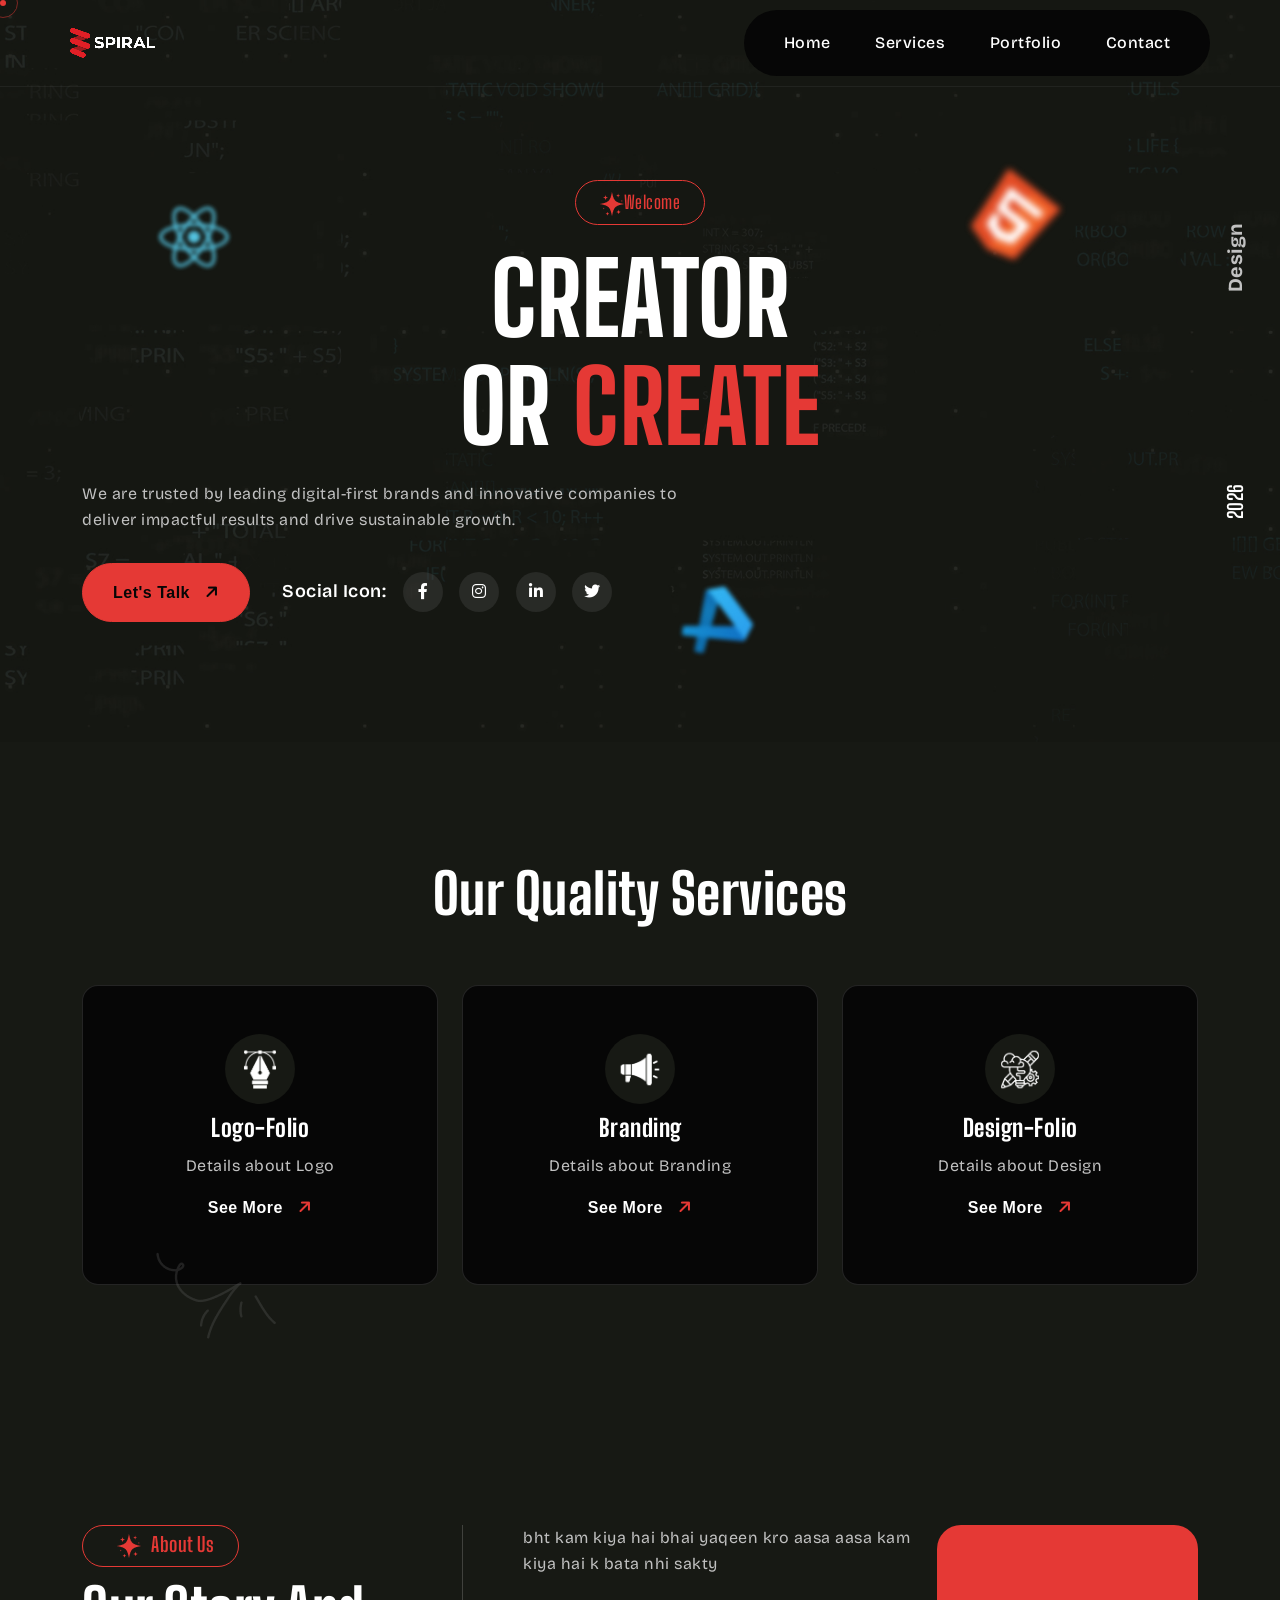
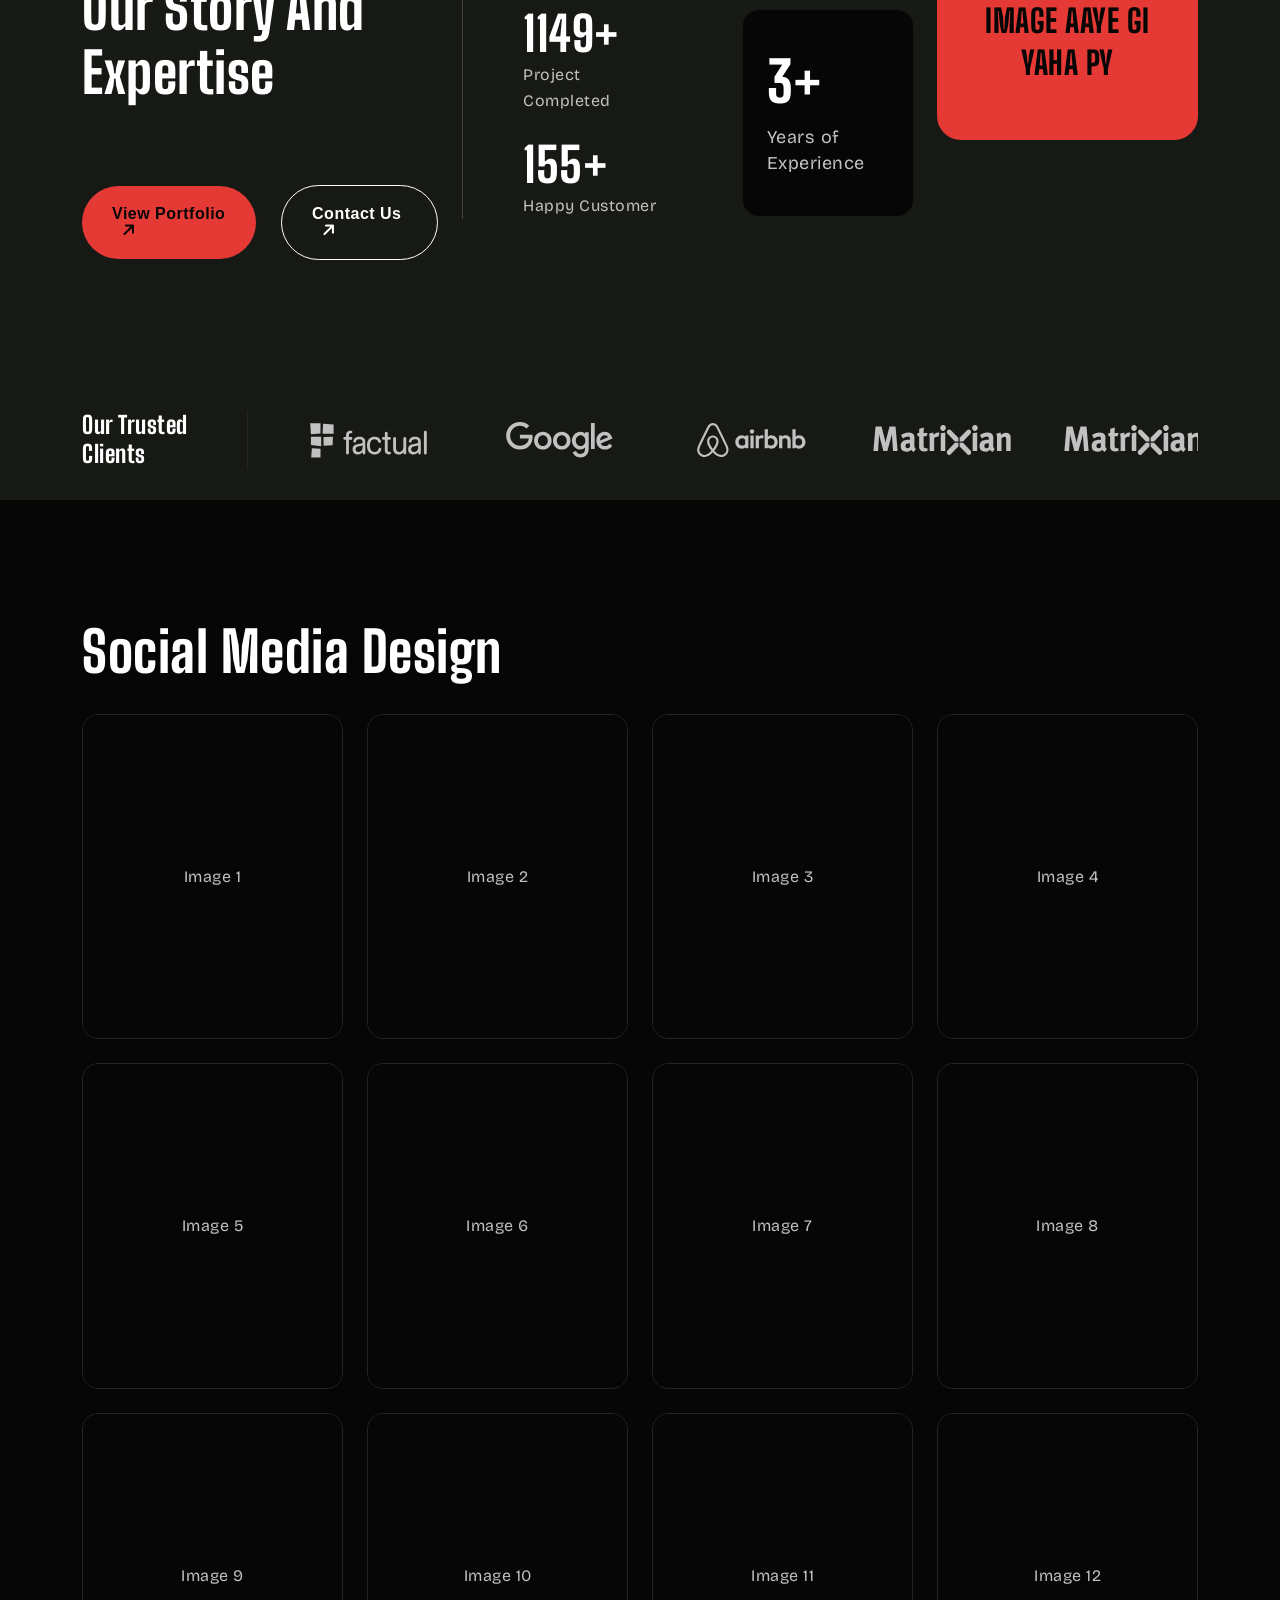
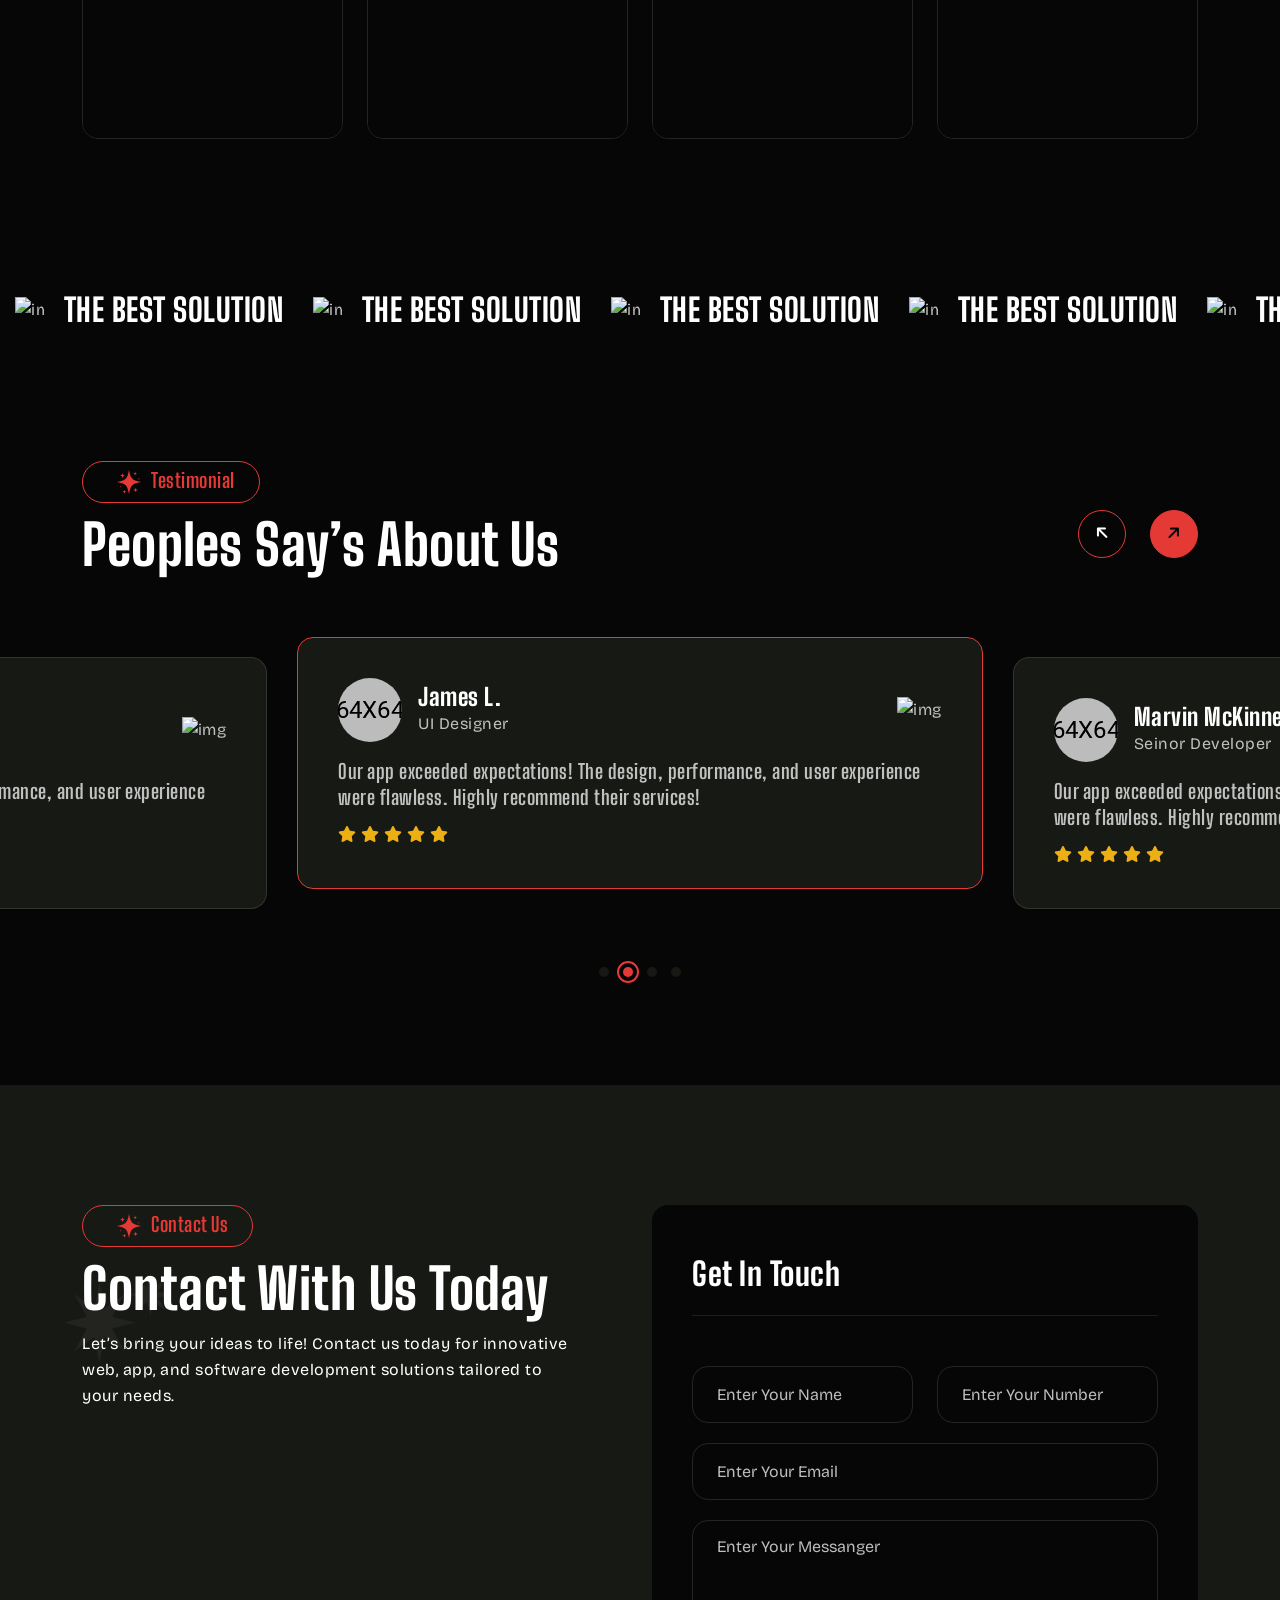
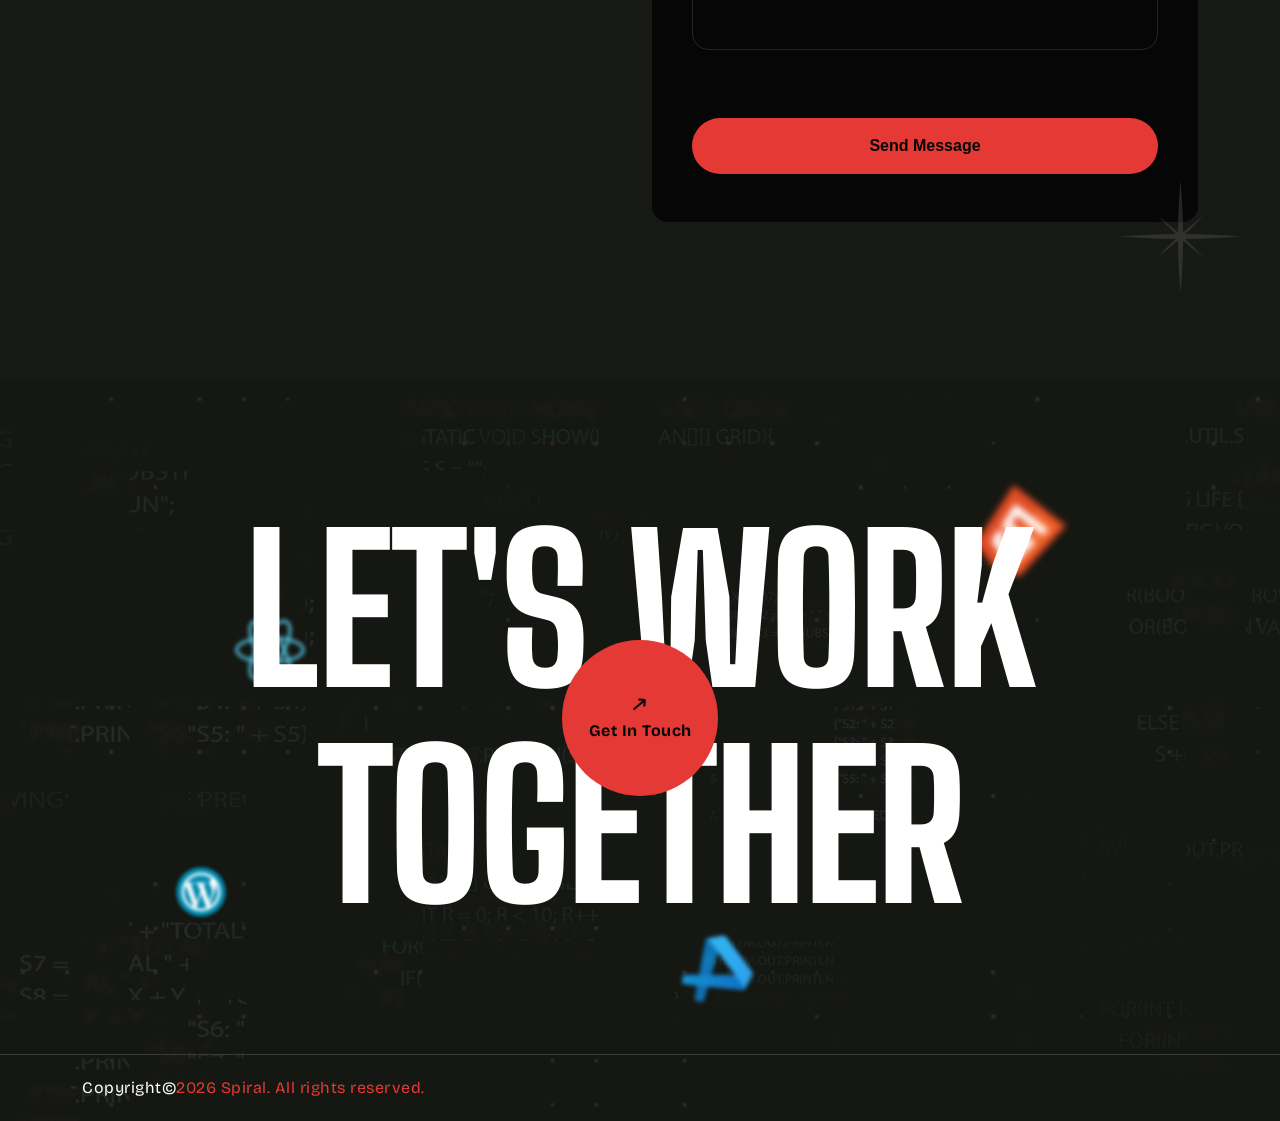
==== index.html @ 6d9aade6 "Keep Home, Portfolio, and Contact public pages" ====
<!DOCTYPE html>
<html lang="en">
<!--<< Header Area >>-->

<head>
    <!-- ========== Meta Tags ========== -->
    <meta charset="UTF-8">
    <meta http-equiv="X-UA-Compatible" content="IE=edge">
    <meta name="viewport" content="width=device-width, initial-scale=1">
    <meta name="author" content="Gramentheme">
    <meta name="description" content="Spiral-Folio - Portfolio HTML Template">
    <!-- ======== Page title ============ -->
    <title>Spiral-Folio</title>
    <!--<< Favcion >>-->
    <link rel="shortcut icon" href="assets/img/favicon.svg">
    <!--<< Bootstrap min.css >>-->
    <link rel="stylesheet" href="assets/css/bootstrap.min.css">
    <!--<< All Min Css >>-->
    <link rel="stylesheet" href="assets/css/all.min.css">
    <!--<< Animate.css >>-->
    <link rel="stylesheet" href="assets/css/animate.css">
    <!--<< Magnific Popup.css >>-->
    <link rel="stylesheet" href="assets/css/magnific-popup.css">
    <!--<< MeanMenu.css >>-->
    <link rel="stylesheet" href="assets/css/meanmenu.css">
    <!--<< Swiper Bundle.css >>-->
    <link rel="stylesheet" href="assets/css/swiper-bundle.min.css">
    <!--<< Nice Select.css >>-->
    <link rel="stylesheet" href="assets/css/nice-select.css">
    <!--<< Color.css >>-->
    <link rel="stylesheet" href="assets/css/color.css">
    <!--<< Main.css >>-->
    <link rel="stylesheet" href="assets/css/main.css">
</head>

<body class="body-color">

    <!-- Preloader Start -->
   <div id="preloader" class="preloader">
        <div class="animation-preloader">
            <div class="spinner">
            </div>
            <div class="txt-loading">
                <span data-text-preloader="S" class="letters-loading">
                    S
                </span>
                <span data-text-preloader="P" class="letters-loading">
                    P
                </span>
                <span data-text-preloader="I" class="letters-loading">
                    I
                </span>
                 <span data-text-preloader="R" class="letters-loading">
                    R
                </span>
                 <span data-text-preloader="A" class="letters-loading">
                    A
                </span>
                <span data-text-preloader="L" class="letters-loading">
                    L
                </span>
                 
            </div>
            <p class="text-center">Studio</p>
        </div>
        <div class="loader">
            <div class="row">
                <div class="col-3 loader-section section-left">
                    <div class="bg"></div>
                </div>
                <div class="col-3 loader-section section-left">
                    <div class="bg"></div>
                </div>
                <div class="col-3 loader-section section-right">
                    <div class="bg"></div>
                </div>
                <div class="col-3 loader-section section-right">
                    <div class="bg"></div>
                </div>
            </div>
        </div>
    </div>

    <!-- Back To Top Start -->
    <button id="back-top" class="back-to-top">
        <i class="fa-regular fa-arrow-up"></i>
    </button>

    <!--<< Mouse Cursor Start >>-->
    <div class="mouse-cursor cursor-outer"></div>
    <div class="mouse-cursor cursor-inner"></div>


    <!-- Offcanvas Area Start -->
    <div class="fix-area">
        <div class="offcanvas__info">
            <div class="offcanvas__wrapper">
                <div class="offcanvas__content">
                    <div class="offcanvas__top mb-5 d-flex justify-content-between align-items-center">
                        <div class="offcanvas__logo">
                            <a href="index.html">
                                <img src="assets/img/logo/logo-black.svg" alt="logo-img">
                            </a>
                        </div>
                        <div class="offcanvas__close">
                            <button>
                                <i class="fas fa-times"></i>
                            </button>
                        </div>
                    </div>
                    <p class="text d-none d-xl-block">
                        Nullam dignissim, ante scelerisque the is euismod fermentum odio sem semper the is erat, a
                        feugiat leo urna eget eros. Duis Aenean a imperdiet risus.
                    </p>
                    <div class="mobile-menu fix mb-3"></div>
                    <div class="offcanvas__contact">
                        <h4>Contact Info</h4>
                        <ul>
                            <li class="d-flex align-items-center">
                                <div class="offcanvas__contact-icon">
                                    <i class="fal fa-map-marker-alt"></i>
                                </div>
                                <div class="offcanvas__contact-text">
                                    <a target="_blank" href="#">Main Street, Melbourne, Australia</a>
                                </div>
                            </li>
                            <li class="d-flex align-items-center">
                                <div class="offcanvas__contact-icon mr-15">
                                    <i class="fal fa-envelope"></i>
                                </div>
                                <div class="offcanvas__contact-text">
                                    <a href="mailto:info@example.com"><span
                                            class="mailto:info@example.com">info@example.com</span></a>
                                </div>
                            </li>
                            <li class="d-flex align-items-center">
                                <div class="offcanvas__contact-icon mr-15">
                                    <i class="fal fa-clock"></i>
                                </div>
                                <div class="offcanvas__contact-text">
                                    <a target="_blank" href="#">Mod-friday, 09am -05pm</a>
                                </div>
                            </li>
                            <li class="d-flex align-items-center">
                                <div class="offcanvas__contact-icon mr-15">
                                    <i class="far fa-phone"></i>
                                </div>
                                <div class="offcanvas__contact-text">
                                    <a href="tel:+11002345909">+11002345909</a>
                                </div>
                            </li>
                        </ul>
                        <div class="header-button mt-4 text-center">
                            <a href="contact.html" class="theme-btn">
                                Consultation <i class="fa-solid fa-arrow-right"></i>
                            </a>
                        </div>
                        <div class="social-icon d-flex align-items-center">
                            <a href="#"><i class="fab fa-facebook-f"></i></a>
                            <a href="#"><i class="fab fa-twitter"></i></a>
                            <a href="#"><i class="fab fa-youtube"></i></a>
                            <a href="#"><i class="fab fa-linkedin-in"></i></a>
                        </div>
                    </div>
                </div>
            </div>
        </div>
    </div>
    <div class="offcanvas__overlay"></div>

    <!-- Header Section Start -->
    <header class="header-1 style-new" id="header-sticky">
        <div class="container-fluid">
            <div class="mega-menu-wrapper">
                <div class="header-main">
                    <div class="logo">
                        <a href="index.html" class="header-logo">
                            <img src="assets/img/logo/logo-white.svg" alt="logo-img">
                        </a>
                        <div class="logo-2">
                            <a href="index.html">
                                <img src="assets/img/logo/logo-black.svg" alt="">
                            </a>
                        </div>
                    </div>
                     <div class="mean__menu-wrapper">
                            <div class="main-menu style-2">
                                <nav id="mobile-menu">
                                    <ul>
                                        <li><a href="index.html" class="border-none">Home</a></li>
                                        <li><a href="#services">Services</a></li>
                                        <li><a href="portfolio.html">Portfolio</a></li>
                                        <li><a href="contact.html">Contact</a></li>
                                    </ul>
                                </nav>
                            </div>
                        </div>
                    <button type="button" class="sidebar__toggle style-2 d-xl-none p-2" aria-label="Open navigation menu">
                        <i class="fas fa-bars" aria-hidden="true"></i>
                    </button>
                </div>
            </div>
        </div>
    </header>

    <!-- Search Area Start -->
    <div class="search-wrap">
        <div class="search-inner">
            <i class="fas fa-times search-close" id="search-close"></i>
            <div class="search-cell">
                <form method="get">
                    <div class="search-field-holder">
                        <input type="search" class="main-search-input" placeholder="Search...">
                    </div>
                </form>
            </div>
        </div>
    </div>

    <!-- Hero Section Start -->
    <section class="hero-section hero-2 fix bg-cover" style="background-image: url(assets/img/hero/hero-bg.jpg);">
        <div class="shape-1 float-bob-y">
            <img src="assets/img/hero/shape-1.png" alt="img">
        </div>
        <div class="shape-2 float-bob-y">
            <img src="assets/img/hero/shape-2.png" alt="img">
        </div> 
        <div class="shape-3 float-bob-y">
            <img src="assets/img/hero/shape-3.png" alt="img">
        </div>
        <div class="shape-4 float-bob-y">
            <img src="assets/img/hero/shape-4.png" alt="img">
        </div>
        <div class="year">
           <span>Design</span>
            <h5>2026</h5>
        </div>
        <div class="container">
            <div class="hero-content-wrappers">
                 <h6 class="text-center wow fadeInUp"><img src="assets/img/shape/star-2.png" alt="icon">Welcome</h6>
                <h1 class="wow img-custom-anim-left" data-wow-duration="1.3s" data-wow-delay="0.3s">CREATOR<br> OR <span>CREATE</span></h1>
                <p class="wow fadeInUp" data-wow-delay=".4s">
                    We are trusted by leading digital-first brands and innovative companies to deliver impactful results and drive sustainable growth.
                </p>
                <div class="hero-content-left">
                    <div class="hero-btn">
                        <a href="contact.html" class="theme-btn wow fadeInUp">Let's Talk
                            <i class="fa-solid fa-arrow-right"></i>
                        </a>
                        <div class="social">
                            <span class="wow fadeInUp">Social Icon:</span>
                            <a href="#" class="wow fadeInUp" data-wow-delay=".2s">
                             <i
                                class="fa-brands fa-facebook-f"></i>
                            </a>
                            <a href="#" class="wow fadeInUp" data-wow-delay=".4s"><i
                                    class="fa-brands fa-instagram"></i></a>
                            <a href="#" class="wow fadeInUp" data-wow-delay=".6s"><i
                                    class="fa-brands fa-linkedin-in"></i></a>
                            <a href="#" class="wow fadeInUp" data-wow-delay=".8s"><i
                                    class="fa-brands fa-twitter"></i></a>
                        </div>
                    </div>
                </div>
            </div>
        </div>
    </section>

    <!-- Service Section Start -->
    <section id="services" class="service-section service-3 section-padding section-bg fix">
        <div class="random-shape float-bob-x">
            <img src="assets/img/shape/random-shape-3.png" alt="shape">
        </div>
        <div class="container">
            <div class="section-title text-center">
                <!-- <span class="style-3 wow fadeInUp"><img src="assets/img/icon/32.svg" alt="icon">Services<img src="assets/img/icon/32.svg" alt="icon"></span> -->
                <h2 class="wow fadeInUp" data-wow-delay=".2s">Our Quality Services</h2>
            </div>
            <div class="row">
                <div class="col-lg-4 col-md-6">
                    <div class="service-item wow fadeInUp" data-wow-delay=".3s">
                        <div class="icon">
                            <img src="assets/img/icon/39.svg" alt="">
                        </div>
                        <div class="content">
                            <h4><a href="#services">Logo-Folio</a></h4>
                            <p>Details about Logo</p>
                        </div>
                        <a href="#services" class="theme-btn">
                            See More
                            <i class="fa-solid fa-arrow-right"></i>
                        </a>
                    </div>
                </div>
                <div class="col-lg-4 col-md-6">
                    <div class="service-item wow fadeInUp" data-wow-delay=".6s">
                        <div class="icon">
                            <img src="assets/img/icon/40.svg" alt="">
                        </div>
                        <div class="content">
                            <h4><a href="#services">Branding</a></h4>
                            <p>Details about Branding</p>
                        </div>
                        <a href="#services" class="theme-btn">
                            See More
                            <i class="fa-solid fa-arrow-right"></i>
                        </a>
                    </div>
                </div>
                <div class="col-lg-4 col-md-6">
                    <div class="service-item wow fadeInUp" data-wow-delay=".9s">
                        <div class="icon">
                            <img src="assets/img/icon/41.svg" alt="">
                        </div>
                        <div class="content">
                            <h4><a href="#services">Design-Folio</a></h4>
                            <p>Details about Design</p>
                        </div>
                        <a href="#services" class="theme-btn">
                            See More
                            <i class="fa-solid fa-arrow-right"></i>
                        </a>
                    </div>
                </div>
            </div>
            
        </div>
    </section>

    <!-- About Section Start -->
    <section id="about" class="about-section about-2 section-padding  section-bg fix">
        <div class="container">
            <div class="about-wrapper-2">
                <div class="row g-4">
                    <div class="col-xl-4 col-md-5 col-lg-6">
                        <div class="about-content">
                            <div class="section-title mb-0">
                                <span class="style-2 wow fadeInUp"><img src="assets/img/shape/star-2.png"
                                 alt="img">About Us</span>
                                <h2 class="wow fadeInUp" data-wow-delay=".2s">Our Story and Expertise</h2>
                            </div>
                            <div class="about-button wow fadeInUp" data-wow-delay=".3s">
                                <a href="portfolio.html" class="theme-btn">View Portfolio
                                    <i class="fa-solid fa-arrow-right"></i>
                                </a>
                                <a href="contact.html" class="theme-btn style-2"
                                    data-wow-delay=".6s">Contact Us
                                    <i class="fa-solid fa-arrow-right"></i>
                                </a>
                            </div>
                        </div>
                    </div>
                    <div class="col-xl-5 col-md-7 col-lg-6 wow fadeInUp" data-wow-delay=".5s">
                        <div class="about-item">
                            <p>
                                bht kam kiya hai bhai yaqeen kro aasa aasa kam kiya hai k bata nhi sakty
                            </p>
                            <div class="count-item">
                                <div class="client-reviews">
                                  <div class="cr-item">
                                    <h2><span class="count">4530</span>+</h2>
                                    <p>Project Completed</p>
                                </div>
                                <div class="cr-item mb-0">
                                    <h2><span class="count">600</span>+</h2>
                                    <p>Happy Customer</p>
                                </div>
                              </div>
                              <div class="count-box">
                                 <h2><span class="count">10</span>+</h2>
                                <p>
                                    Years of <br> Experience
                                </p>
                              </div>
                            </div>
                        </div>
                    </div>
                    <div class="col-xl-3 col-md-6 col-lg-6 wow fadeInUp" data-wow-delay=".7s">
                        <div class="about-bg-box">
                            <div class="logo-image">
                                <!-- <img src="assets/img/about/star.png" alt="img"> -->
                            </div>
                            <h3>
                                IMAGE AAYE GI YAHA PY 
                            </h3>
                            <div class="client-image">
                                <!-- <img src="assets/img/about/User.png" alt="img"> -->
                            </div>
                        </div>
                    </div>
                </div>
            </div>
        </div>
    </section>

    

    <!-- client section start -->
    <section class="client-section section-bg fix">
        <div class="container">
            <div class="social-media-area wow fadeInUp" data-wow-delay=".3s">
                <div class="row align-items-center">
                    <div class="col-xl-2">
                        <div class="social-media-items">
                            <div class="content">
                                <h4>Our Trusted Clients</h4>
                            </div>
                        </div>
                    </div>
                    <div class="col-xl-10">
                        <div class="item">
                            <div class="swiper brand-slider">
                                <div class="swiper-wrapper">
                                    <div class="swiper-slide">
                                        <div class="social-media-items">
                                            <div class="icon-thumb">
                                                <img src="assets/img/client/6.svg" alt="icon">
                                            </div>
                                        </div>
                                    </div>
                                    <div class="swiper-slide">
                                        <div class="social-media-items">
                                            <div class="icon-thumb">
                                                <img src="assets/img/client/6.svg" alt="icon">
                                            </div>
                                        </div>
                                    </div>
                                    <div class="swiper-slide">
                                        <div class="social-media-items">
                                            <div class="icon-thumb">
                                                <img src="assets/img/client/7.svg" alt="icon">
                                            </div>
                                        </div>
                                    </div>
                                    <div class="swiper-slide">
                                        <div class="social-media-items">
                                            <div class="icon-thumb">
                                                <img src="assets/img/client/8.svg" alt="icon">
                                            </div>
                                        </div>
                                    </div>
                                    <div class="swiper-slide">
                                        <div class="social-media-items">
                                            <div class="icon-thumb">
                                                <img src="assets/img/client/9.svg" alt="icon">
                                            </div>
                                        </div>
                                    </div>
                                    <div class="swiper-slide">
                                        <div class="social-media-items">
                                            <div class="icon-thumb">
                                                <img src="assets/img/client/10.svg" alt="icon">
                                            </div>
                                        </div>
                                    </div>
                                    <div class="swiper-slide">
                                        <div class="social-media-items">
                                            <div class="icon-thumb">
                                                <img src="assets/img/client/6.svg" alt="icon">
                                            </div>
                                        </div>
                                    </div>
                                </div>
                            </div>
                        </div>
                    </div>
                </div>
            </div>
        </div>
    </section>

    <!-- Portfolio Gallery Start -->
    <section class="project-section portfolio-gallery section-padding fix" aria-labelledby="portfolio-gallery-title">
        <div class="container">
            <div class="section-title">
                <h2 id="portfolio-gallery-title">Social Media Design</h2>
            </div>
            <div class="row row-cols-2 row-cols-lg-4 g-4">
                <!-- Replace each placeholder with an img-popup link and portrait image when the post is ready. -->
                <div class="col">
                    <div class="project-items-2">
                        <div class="image d-flex align-items-center justify-content-center">Image 1</div>
                    </div>
                </div>
                <div class="col">
                    <div class="project-items-2">
                        <div class="image d-flex align-items-center justify-content-center">Image 2</div>
                    </div>
                </div>
                <div class="col">
                    <div class="project-items-2">
                        <div class="image d-flex align-items-center justify-content-center">Image 3</div>
                    </div>
                </div>
                <div class="col">
                    <div class="project-items-2">
                        <div class="image d-flex align-items-center justify-content-center">Image 4</div>
                    </div>
                </div>
                <div class="col">
                    <div class="project-items-2">
                        <div class="image d-flex align-items-center justify-content-center">Image 5</div>
                    </div>
                </div>
                <div class="col">
                    <div class="project-items-2">
                        <div class="image d-flex align-items-center justify-content-center">Image 6</div>
                    </div>
                </div>
                <div class="col">
                    <div class="project-items-2">
                        <div class="image d-flex align-items-center justify-content-center">Image 7</div>
                    </div>
                </div>
                <div class="col">
                    <div class="project-items-2">
                        <div class="image d-flex align-items-center justify-content-center">Image 8</div>
                    </div>
                </div>
                <div class="col">
                    <div class="project-items-2">
                        <div class="image d-flex align-items-center justify-content-center">Image 9</div>
                    </div>
                </div>
                <div class="col">
                    <div class="project-items-2">
                        <div class="image d-flex align-items-center justify-content-center">Image 10</div>
                    </div>
                </div>
                <div class="col">
                    <div class="project-items-2">
                        <div class="image d-flex align-items-center justify-content-center">Image 11</div>
                    </div>
                </div>
                <div class="col">
                    <div class="project-items-2">
                        <div class="image d-flex align-items-center justify-content-center">Image 12</div>
                    </div>
                </div>
            </div>
        </div>
    </section>

    <!-- Experience Section Start -->
    <!--<section class="experience-section-2 section-bg section-padding pb-0 fix">
        <div class="container">
            <div class="section-title text-center">
                <span class="style-2 wow fadeInUp"><img src="assets/img/shape/star-2.png" alt="img">Experience</span>
                <h2 class="wow fadeInUp" data-wow-delay=".2s">Skills & Tools</h2>
            </div>
            <div class="experience-wrapper-2">
                <ul class="skill-list">
                    <li class="wow fadeInUp" data-wow-delay=".3s"><img src="assets/img/icon/9.svg" alt="img"> Tailwind
                        CSS $ CSS3</li>
                    <li class="wow fadeInUp" data-wow-delay=".6s"><img src="assets/img/icon/10.svg" alt="img"> Visual
                        Basic</li>
                    <li class="wow fadeInUp" data-wow-delay=".9s"><img src="assets/img/icon/11.svg" alt="img"> HTML &
                        CSS</li>
                    <li class="wow fadeInUp" data-wow-delay=".3s"><img src="assets/img/icon/12.svg" alt="img">
                        WordPress</li>
                    <li class="wow fadeInUp" data-wow-delay=".6s"><img src="assets/img/icon/13.svg" alt="img">
                        JavaScript (ES6+)</li>
                    <li class="wow fadeInUp" data-wow-delay=".9s"><img src="assets/img/icon/14.svg" alt="img"> Python
                    </li>
                    <li class="wow fadeInUp" data-wow-delay=".9s"><img src="assets/img/icon/15.svg" alt="img"> React
                    </li>
                    <li class="wow fadeInUp" data-wow-delay=".6s"><img src="assets/img/icon/16.svg" alt="img">
                        JavaScript (ES6+)</li>
                    <li class="wow fadeInUp" data-wow-delay=".3s"><img src="assets/img/icon/17.svg" alt="img"> VueJS
                    </li>
                    <li class="wow fadeInUp" data-wow-delay=".9s"><img src="assets/img/icon/18.svg" alt="img"> Flutter
                    </li>
                    <li class="wow fadeInUp" data-wow-delay=".6s"><img src="assets/img/icon/19.svg" alt="img"> Sveltejs
                    </li>
                    <li class="wow fadeInUp" data-wow-delay=".3s"><img src="assets/img/icon/20.svg" alt="img"> Nextjs
                    </li>
                </ul>
                <h6 class="mb-5 wow fadeInUp" data-wow-delay=".3s">You've got a Challenge?<a href="contact.html"
                        class="link-btn"> Let's talk!</a></h6>
            </div>
        </div>
    </section>-->

    <!-- Marquee Section Start -->
    <section class="marquee-section fix">
        <div class="marquee-container">
            <div class="marquee-wrapper">
                <div class="marquee-content">
                    <div class="marquee-text">
                        <img src="assets/img/star/star-2.png" alt="img">
                        <h3>THE BEST SOLUTION</h3>
                    </div>
                    <div class="marquee-text">
                        <img src="assets/img/star/star-2.png" alt="img">
                        <h3>THE BEST SOLUTION</h3>
                    </div>
                    <div class="marquee-text">
                        <img src="assets/img/star/star-2.png" alt="img">
                        <h3>THE BEST SOLUTION</h3>
                    </div>
                    <div class="marquee-text">
                        <img src="assets/img/star/star-2.png" alt="img">
                        <h3>THE BEST SOLUTION</h3>
                    </div>
                    <div class="marquee-text">
                        <img src="assets/img/star/star-2.png" alt="img">
                        <h3>THE BEST SOLUTION</h3>
                    </div>
                </div>

                <!-- duplicate content for seamless scroll -->
                <div class="marquee-content">
                    <div class="marquee-text">
                        <img src="assets/img/star/star-2.png" alt="img">
                        <h3>THE BEST SOLUTION</h3>
                    </div>
                    <div class="marquee-text">
                        <img src="assets/img/star/star-2.png" alt="img">
                        <h3>THE BEST SOLUTION</h3>
                    </div>
                    <div class="marquee-text">
                        <img src="assets/img/star/star-2.png" alt="img">
                        <h3>THE BEST SOLUTION</h3>
                    </div>
                    <div class="marquee-text">
                        <img src="assets/img/star/star-2.png" alt="img">
                        <h3>THE BEST SOLUTION</h3>
                    </div>
                    <div class="marquee-text">
                        <img src="assets/img/star/star-2.png" alt="img">
                        <h3>THE BEST SOLUTION</h3>
                    </div>
                </div>
            </div>
        </div>
    </section>

    <!-- FAQs Section Start -->
    <!--<section class="faq-section faq-1 section-padding fix">
        <div class="arrow-shape float-bob-y">
            <img src="assets/img/shape/angle-arrow-2.png" alt="img">
        </div>
        <div class="star-shape float-bob-x">
            <img src="assets/img/shape/star-6.png" alt="img">
        </div>
        <div class="container">
            <div class="row">
                <div class="col-xl-5 col-lg-6">
                    <div class="section-title">
                        <span class="style-2 wow fadeInUp"><img src="assets/img/shape/star-2.png" alt="img">Find Your
                            Answer</span>
                        <h2 class="wow fadeInUp" data-wow-delay=".2s">Read Most Frequent Questions</h2>
                        <p class="wow fadeInUp" data-wow-delay=".3s">The value of development projects depends on <br>
                            complexity, technology, and features. Prices
                            range from <br>
                            $1,000 for simple websites.</p>
                    </div>
                    <h6 class="wow fadeInUp" data-wow-delay=".4s">Haven’t found an answer to your query?</h6>
                    <a href="contact.html" class="theme-btn wow fadeInUp" data-wow-delay=".5s">Contact Us</a>
                </div>
                <div class="col-xl-7 col-lg-6">
                    <div class="faq-items">
                        <div class="faq-accordion">
                            <div class="accordion" id="accordion1">
                                <div class="accordion-item mb-3 wow fadeInUp" data-wow-delay=".1s">
                                    <h4 class="accordion-header">
                                        <button class="accordion-button collapsed" type="button"
                                            data-bs-toggle="collapse" data-bs-target="#faq1" aria-expanded="false"
                                            aria-controls="faq1">
                                            What services do you offer in development?
                                        </button>
                                    </h4>
                                    <div id="faq1" class="accordion-collapse collapse" data-bs-parent="#accordion1">
                                        <div class="accordion-body">
                                            Yes, we provide tailored solutions based on your business needs, ensuring
                                            efficiency, scalability, and security.
                                        </div>
                                    </div>
                                </div>
                                <div class="accordion-item mb-3 wow fadeInUp" data-wow-delay=".3s">
                                    <h5 class="accordion-header">
                                        <button class="accordion-button" type="button" data-bs-toggle="collapse"
                                            data-bs-target="#faq2" aria-expanded="true" aria-controls="faq2">
                                            Do you offer custom development solutions?
                                        </button>
                                    </h5>
                                    <div id="faq2" class="accordion-collapse collapse show"
                                        data-bs-parent="#accordion1">
                                        <div class="accordion-body">
                                            Yes, we provide tailored solutions based on your business needs, ensuring
                                            efficiency, scalability, and security.
                                        </div>
                                    </div>
                                </div>
                                <div class="accordion-item mb-3 wow fadeInUp" data-wow-delay=".5s">
                                    <h5 class="accordion-header">
                                        <button class="accordion-button collapsed" type="button"
                                            data-bs-toggle="collapse" data-bs-target="#faq3" aria-expanded="false"
                                            aria-controls="faq3">
                                            Can you help with website and app maintenance?
                                        </button>
                                    </h5>
                                    <div id="faq3" class="accordion-collapse collapse" data-bs-parent="#accordion1">
                                        <div class="accordion-body">
                                            Yes, we provide tailored solutions based on your business needs, ensuring
                                            efficiency, scalability, and security.
                                        </div>
                                    </div>
                                </div>
                                <div class="accordion-item wow fadeInUp" data-wow-delay=".6s">
                                    <h5 class="accordion-header">
                                        <button class="accordion-button collapsed" type="button"
                                            data-bs-toggle="collapse" data-bs-target="#faq4" aria-expanded="false"
                                            aria-controls="faq4">
                                            Do you develop e-commerce websites?
                                        </button>
                                    </h5>
                                    <div id="faq4" class="accordion-collapse collapse" data-bs-parent="#accordion1">
                                        <div class="accordion-body">
                                            Yes, we provide tailored solutions based on your business needs, ensuring
                                            efficiency, scalability, and security.
                                        </div>
                                    </div>
                                </div>
                            </div>
                        </div>
                    </div>
                </div>
            </div>
        </div>
    </section>-->

    <!-- Work Section Start -->
    <!--<section class="work-section section-padding fix section-bg">
        <div class="star-shape float-bob-x">
            <img src="assets/img/shape/star-8.png" alt="img">
        </div>
        <div class="container">
            <div class="section-title text-center">
                <span class="style-2 wow fadeInUp"><img src="assets/img/shape/star-2.png" alt="img">How It Works</span>
                <h2 class="wow fadeInUp" data-wow-delay=".2s">Our Development Process</h2>
            </div>
            <div class="work-wrapper">
                <div class="row">
                    <div class="col-lg-4 col-md-6">
                        <div class="work-items wow fadeInUp" data-wow-delay=".2s">
                            <div class="icon"><img src="assets/img/icon/21.svg" alt="img"></div>
                            <div class="content">
                                <h4>Development</h4>
                                <p>We provide cutting-edge development <br> solutions, including web, mobile.</p>
                            </div>
                        </div>
                    </div>
                    <div class="col-lg-4 col-md-6">
                        <div class="work-items wow fadeInUp" data-wow-delay=".5s">
                            <div class="icon"><img src="assets/img/icon/22.svg" alt="img"></div>
                            <div class="content">
                                <h4>Deployment & Launch</h4>
                                <p>We ensure a smooth deployment and launch by setting up servers, optimizing
                                    performance.</p>
                            </div>
                        </div>
                    </div>
                    <div class="col-lg-4 col-md-6">
                        <div class="work-items wow fadeInUp" data-wow-delay=".8s">
                            <div class="icon"><img src="assets/img/icon/23.svg" alt="img"></div>
                            <div class="content">
                                <h4> Maintenance & Support</h4>
                                <p>We provide ongoing maintenance and support, including updates, security patches.</p>
                            </div>
                        </div>
                    </div>
                </div>
            </div>
        </div>
    </section>-->

    <!-- Testimonials Section 2 Start -->
    <section class="testimonials-section testimonials-2 section-padding fix">
        <div class="container">
            <div class="section-title-area">
                <div class="section-title">
                    <span class="style-2"><img src="assets/img/shape/star-2.png" alt="img">Testimonial</span>
                    <h2>Peoples Say’s About Us</h2>
                </div>
                <div class="slide-btn">
                    <button class="array-prev"><i class="fa-solid fa-arrow-left"></i></button>
                    <button class="array-next"><i class="fa-solid fa-arrow-right"></i></button>
                </div>
            </div>
            <div class="swiper testi-content-slider mxg">
                <div class="swiper-wrapper">
                    <div class="swiper-slide">
                        <div class="testimonials-item style-2">
                            <div class="head">
                                <div class="info">
                                    <div class="thumb">
                                        <img src="assets/img/testimonials/2.jpg" alt="img">
                                    </div>
                                    <div class="text">
                                        <h4>Michael Sarah</h4>
                                        <span>Product Manager</span>
                                    </div>
                                </div>
                                <div class="qoute">
                                    <img src="assets/img/icon/24.svg" alt="img">
                                </div>
                            </div>
                            <p>Our app exceeded expectations! The design, performance, and user experience were
                                flawless. Highly
                                recommend their services!</p>
                            <div class="star">
                                <i class="fa-solid fa-star"></i>
                                <i class="fa-solid fa-star"></i>
                                <i class="fa-solid fa-star"></i>
                                <i class="fa-solid fa-star"></i>
                                <i class="fa-solid fa-star"></i>
                            </div>
                        </div>
                    </div>
                    <div class="swiper-slide">
                        <div class="testimonials-item">
                            <div class="head">
                                <div class="info">
                                    <div class="thumb">
                                        <img src="assets/img/testimonials/3.jpg" alt="img">
                                    </div>
                                    <div class="text">
                                        <h4>James L.</h4>
                                        <span>UI Designer</span>
                                    </div>
                                </div>
                                <div class="qoute">
                                    <img src="assets/img/icon/24.svg" alt="img">
                                </div>
                            </div>
                            <p>Our app exceeded expectations! The design, performance, and user experience were
                                flawless. Highly
                                recommend their services!</p>
                            <div class="star">
                                <i class="fa-solid fa-star"></i>
                                <i class="fa-solid fa-star"></i>
                                <i class="fa-solid fa-star"></i>
                                <i class="fa-solid fa-star"></i>
                                <i class="fa-solid fa-star"></i>
                            </div>
                        </div>
                    </div>
                    <div class="swiper-slide">
                        <div class="testimonials-item style-2">
                            <div class="head">
                                <div class="info">
                                    <div class="thumb">
                                        <img src="assets/img/testimonials/4.jpg" alt="img">
                                    </div>
                                    <div class="text">
                                        <h4>Marvin McKinney</h4>
                                        <span>Seinor Developer</span>
                                    </div>
                                </div>
                                <div class="qoute">
                                    <img src="assets/img/icon/24.svg" alt="img">
                                </div>
                            </div>
                            <p>Our app exceeded expectations! The design, performance, and user experience were
                                flawless. Highly
                                recommend their services!</p>
                            <div class="star">
                                <i class="fa-solid fa-star"></i>
                                <i class="fa-solid fa-star"></i>
                                <i class="fa-solid fa-star"></i>
                                <i class="fa-solid fa-star"></i>
                                <i class="fa-solid fa-star"></i>
                            </div>
                        </div>
                    </div>
                    <div class="swiper-slide">
                        <div class="testimonials-item">
                            <div class="head">
                                <div class="info">
                                    <div class="thumb">
                                        <img src="assets/img/testimonials/3.jpg" alt="img">
                                    </div>
                                    <div class="text">
                                        <h4>Michael Sarah</h4>
                                        <span>Product Manager</span>
                                    </div>
                                </div>
                                <div class="qoute">
                                    <img src="assets/img/icon/24.svg" alt="img">
                                </div>
                            </div>
                            <p>Our app exceeded expectations! The design, performance, and user experience were
                                flawless. Highly
                                recommend their services!</p>
                            <div class="star">
                                <i class="fa-solid fa-star"></i>
                                <i class="fa-solid fa-star"></i>
                                <i class="fa-solid fa-star"></i>
                                <i class="fa-solid fa-star"></i>
                                <i class="fa-solid fa-star"></i>
                            </div>
                        </div>
                    </div>
                </div>
            </div>
            <div class="swiper-dot-2">
                <div class="dot-2"></div>
            </div>
        </div>
    </section>

    <!-- Contact Section Start -->
    <section class="contact-section contact-1 section-padding section-bg fix">
        <div class="star-left-shape float-bob-y">
            <img src="assets/img/shape/star-5.png" alt="shape">
        </div>
        <div class="star-right-shape float-bob-y">
            <img src="assets/img/shape/star-7.png" alt="shape">
        </div>
        <div class="container">
            <div class="row g-4">
                <div class="col-lg-6">
                    <div class="contact-wrapper">
                        <div class="section-title">
                            <span class="style-2 wow fadeInUp"><img src="assets/img/shape/star-2.png" alt="img">Contact
                                Us</span>
                            <h2 class="wow fadeInUp" data-wow-delay=".2s">Contact With Us Today</h2>
                            <p class="wow fadeInUp" data-wow-delay=".3s">Let’s bring your ideas to life! Contact us
                                today for innovative web, app, and software
                                development solutions tailored to your needs.</p>
                        </div>
                        <div class="google-map">
                            <iframe class="wow img-custom-anim-left" data-wow-delay=".3s"
                                src="https://www.google.com/maps/embed?pb=!1m18!1m12!1m3!1d6678.7619084840835!2d144.9618311901502!3d-37.81450084255415!2m3!1f0!2f0!3f0!3m2!1i1024!2i768!4f13.1!3m3!1m2!1s0x6ad642b4758afc1d%3A0x3119cc820fdfc62e!2sEnvato!5e0!3m2!1sen!2sbd!4v1641984054261!5m2!1sen!2sbd"
                                style="border:0;" allowfullscreen="" loading="lazy">
                            </iframe>
                        </div>
                    </div>
                </div>
                <div class="col-lg-6">
                    <div class="contact-form">
                        <h3>Get In Touch</h3>

                        <form action="#" method="POST">
                            <div class="contact-box">
                                <div class="row">
                                    <div class="col-md-6">
                                        <input type="text" name="name" placeholder="Enter Your Name">
                                    </div>
                                    <div class="col-md-6">
                                        <input type="text" name="phone" placeholder="Enter Your Number">
                                    </div>
                                    <div class="col-12">
                                        <input type="email" name="email" placeholder="Enter Your Email">
                                    </div>
                                    <div class="col-12">
                                        <textarea name="message" placeholder="Enter Your Messanger"></textarea>
                                    </div>
                                    <div class="col-12">
                                        <button type="submit" class="theme-btn">Send Message</button>
                                    </div>
                                </div>
                            </div>
                        </form>
                    </div>
                </div>
            </div>
        </div>
    </section>

    <!-- News Section Start -->
    <!--<section class="news-section news-2 section-padding fix">
        <div class="container">
            <div class="section-title text-center">
                <span class="style-2 wow fadeInUp"><img src="assets/img/shape/star-2.png" alt="img">My Articles</span>
                <h2 class="wow fadeInUp" data-wow-delay=".2s">My Recent Blog & Articles</h2>
            </div>
            <div class="news-content-wrapper">
                <div class="news-item-2 wow fadeInUp" data-wow-delay=".3s">
                    <div class="title">
                        <h4>How IoT is Revolutionizing Smart Technology</h4>
                    </div>
                    <div class="content">
                        <p>Stay ahead with the latest trends in web <br> and app development, including AI integration
                        </p>
                    </div>
                    <ul class="post-meta">
                        <li class="green">Development</li>
                        <li><span></span> 26 June 2024</li>
                    </ul>
                    <div class="thumb-hover bg-cover" style="background-image: url('assets/img/news/27.jpg');">
                    </div>
                </div>
                <div class="news-item-2 wow fadeInUp" data-wow-delay=".6s">
                    <div class="title">
                        <h4>Essential Tools & Frameworks for Modern Developers</h4>
                    </div>
                    <div class="content">
                        <p>Modern developers rely on essential tools and <br> frameworks like React</p>
                    </div>
                    <ul class="post-meta">
                        <li class="green">Development</li>
                        <li><span></span> 26 June 2024</li>
                    </ul>
                    <div class="thumb-hover bg-cover" style="background-image: url('assets/img/news/27.jpg');">
                    </div>
                </div>
                <div class="news-item-2 wow fadeInUp" data-wow-delay=".9s">
                    <div class="title">
                        <h4>Latest Trends in Web & App Development</h4>
                    </div>
                    <div class="content">
                        <p>Stay ahead with the latest trends in web <br> and app development, including AI integration
                        </p>
                    </div>
                    <ul class="post-meta">
                        <li class="green">Development</li>
                        <li><span></span> 26 June 2024</li>
                    </ul>
                    <div class="thumb-hover bg-cover" style="background-image: url('assets/img/news/27.jpg');">
                    </div>
                </div>
            </div>
        </div>
    </section>-->

    <!-- Footer Section Start -->
    <footer class="footer-section-2 fix bg-cover" style="background-image: url(assets/img/footer-bg.jpg);">
        <div class="top-shape float-bob-y">
            <img src="assets/img/shape/react.png" alt="img">
        </div>
         <div class="left-shape float-bob-y">
            <img src="assets/img/shape/w.png" alt="img">
        </div>
        <div class="right-shape float-bob-y">
            <img src="assets/img/shape/s.png" alt="img">
        </div>
        <div class="bottom-shape float-bob-x">
            <img src="assets/img/shape/vs.png" alt="img">
        </div>
        <div class="container">
            <div class="footer-widget-wrapper-2">
                <div class="row justify-content-center">
                    <div class="col-xl-12">
                        <div class="footer-text">
                            <h2 class="wow img-custom-anim-bottom" data-wow-duration="1.3s" data-wow-delay="0.3s">LET'S WORK TOGETHER</h2>
                            <a href="contact.html" class="circle-box">
                                <span>
                                    <span class="icon">
                                        <i class="fas fa-long-arrow-right"></i>
                                    </span>
                                    Get In Touch
                                </span>
                            </a>
                        </div>
                    </div>
                </div>
            </div>
        </div>
        <div class="footer-bottom">
            <div class="container">
                <div class="footer-bottom-wrapper style-2">
                    <p>Copyright©<span>2026 Spiral. All rights reserved.</span></p>
                    <!--<ul class="footer-list wow fadeInUp" data-wow-delay=".5s">
                        <li>
                            <a href="#about">ABOUT ME</a>
                        </li>
                        <li>
                            <a href="#services">SERVICES</a>
                        </li>
                        <li>
                            <a href="portfolio.html">PORTFOLIO</a>
                        </li>
                        <li>
                            <a href="contact.html">CONTACT US</a>
                        </li>
                    </ul>-->
                </div>
            </div>
        </div>
    </footer>

    <!--<< All JS Plugins >>-->
    <script src="assets/js/jquery-3.7.1.min.js"></script>
    <!--<< Viewport Js >>-->
    <script src="assets/js/viewport.jquery.js"></script>
    <!--<< Bootstrap Js >>-->
    <script src="assets/js/bootstrap.bundle.min.js"></script>
    <!--<< Nice Select Js >>-->
    <script src="assets/js/jquery.nice-select.min.js"></script>
    <!--<< Waypoints Js >>-->
    <script src="assets/js/jquery.waypoints.js"></script>
    <!--<< Counterup Js >>-->
    <script src="assets/js/jquery.counterup.min.js"></script>
    <!--<< Swiper Slider Js >>-->
    <script src="assets/js/swiper-bundle.min.js"></script>
    <!--<< MeanMenu Js >>-->
    <script src="assets/js/jquery.meanmenu.min.js"></script>
    <!--<< Magnific Popup Js >>-->
    <script src="assets/js/jquery.magnific-popup.min.js"></script>
    <!--<< Wow Animation Js >>-->
    <script src="assets/js/wow.min.js"></script>
    <!--<< Typed Js >>-->
    <script src="assets/js/typed.min.js"></script>
    <!--<< Main.js >>-->
    <script src="assets/js/main.js"></script>
</body>

</html>
---- assets/css/main.css ----
/*
Theme Name: Minifolio
Author: Gramentheme
Author URI: https://themeforest.net/user/Gramentheme
Description: Minifolio - Portfolio HTML Template
Version: 1.0.0
*/
/*CSS Table Of Content Ends Here*/
/*
--------------------------------------------------------------
[Table of Contents]
--------------------------------------------------------------
01. Variables & Mixins
02. Typography
03. Buttons
04. About 
05. Animation 
06. Brand 
07. Contact
08. Cta
09. Faq
10. Feature
11. Footer
12. Header
13. Helping
14. Hero
15. Meanmenu
16. News
17. Preloader
18. Pricing
19. Section
20. Service
21. Team
22. Testimonial
--------------------------------------------------------------
*/
@import url("https://fonts.googleapis.com/css2?family=Big+Shoulders+Display:wght@400;600;700&display=swap");
@import url("https://fonts.googleapis.com/css2?family=Bricolage+Grotesque:opsz,wght@12..96,200..800&display=swap");
:root {
  --body: #060606;
  --black: #000;
  --white: #fff;
  --theme: #E53935;
  --header: #fff;
  --text: #C1C1C1;
  --border: #273536;
  --bg: #171914;
  --bg-2: #060606;
  --border: 1.5px solid rgba(193, 193, 193, 0.16);
  --border-2: 1.5px solid var(--theme);
  --border-3: 1.5px solid rgba(102, 102, 102, 0.16);
  --box-shadow: 0px 4px 25px 0px rgba(0, 0, 0, 0.06);
}

.theme-btn {
  background: var(--theme);
  color: var(--bg-2);
  display: inline-block;
  vertical-align: middle;
  font-size: 16px;
  font-family: "Manrope", sans-serif;
  font-weight: 600;
  padding: 20px 30px;
  border-radius: 100px;
  text-transform: capitalize;
  -webkit-transition: all 0.3s ease-in-out;
  transition: all 0.3s ease-in-out;
  position: relative;
  z-index: 2;
  line-height: 1;
  overflow: hidden;
}
.theme-btn::before {
  content: "";
  position: absolute;
  height: 100%;
  bottom: 0;
  left: 0;
  width: 0;
  background-color: var(--header);
  z-index: -1;
  transition: all 0.4s ease-out;
  border-radius: inherit;
}
.theme-btn i, .theme-btn img {
  margin-left: 10px;
  transform: rotate(-45deg);
  transition: all 0.4s ease-in-out;
}
.theme-btn:hover {
  color: var(--bg-2);
}
.theme-btn:hover::before {
  width: 100%;
}
.theme-btn:hover i {
  transform: rotate(0);
}
@media (max-width: 767px) {
  .theme-btn {
    padding: 20px 32px;
  }
}
@media (max-width: 575px) {
  .theme-btn {
    padding: 18px 30px;
    font-size: 14px;
  }
}
.theme-btn.border-btn {
  border: 1px solid var(--border);
  background: transparent;
  color: var(--white);
}
.theme-btn.border-btn::before, .theme-btn.border-btn::after {
  background: var(--theme);
}
.theme-btn.border-btn img {
  transition: all 0.4s ease-in-out;
}
.theme-btn.border-btn:hover img {
  filter: grayscale(100%) brightness(300%);
}
.theme-btn.radius-btn {
  border-radius: 60px;
}
.theme-btn.radius-btn:hover i, .theme-btn.radius-btn:hover img {
  filter: grayscale(100%) brightness(300%);
}

/* --------------------------------------------
    Template Default Fonts & Fonts Styles
 ---------------------------------------------- */
body {
  font-family: "Bricolage Grotesque", sans-serif;
  font-size: 16px;
  font-weight: 400;
  line-height: 26px;
  color: var(--text);
  background-color: var(--white);
  padding: 0;
  margin: 0;
  overflow-x: hidden;
  letter-spacing: 0.5px;
}

ul {
  padding: 0;
  margin: 0;
  list-style: none;
}

button {
  border: none;
  background-color: transparent;
  padding: 0;
}

input:focus {
  color: var(--text);
  outline: none;
}

input {
  color: var(--text);
}

h1,
h2,
h3,
h4,
h5,
h6 {
  font-family: "Big Shoulders Display", sans-serif;
  margin: 0px;
  padding: 0;
  color: var(--header);
  text-transform: capitalize;
  transition: all 0.4s ease-in-out;
}

h1 {
  font-size: 148px;
  font-weight: 800;
  line-height: 108%;
}
@media (max-width: 1600px) {
  h1 {
    font-size: 130px;
  }
}
@media (max-width: 991px) {
  h1 {
    font-size: 80px;
  }
}
@media (max-width: 767px) {
  h1 {
    font-size: 70px;
  }
}
@media (max-width: 575px) {
  h1 {
    font-size: 40px;
  }
}

h2 {
  font-size: 56px;
  line-height: 114%;
  font-weight: 800;
}
@media (max-width: 1199px) {
  h2 {
    font-size: 40px;
  }
}
@media (max-width: 991px) {
  h2 {
    font-size: 35px;
  }
}
@media (max-width: 767px) {
  h2 {
    font-size: 30px;
  }
}
@media (max-width: 575px) {
  h2 {
    font-size: 30px;
  }
}

h3 {
  font-size: 32px;
  font-weight: 800;
  line-height: 132%;
}
@media (max-width: 575px) {
  h3 {
    font-size: 25px;
  }
}

h4 {
  font-size: 24px;
  font-weight: 800;
}
@media (max-width: 1199px) {
  h4 {
    font-size: 20px;
  }
}

h5 {
  font-size: 20px;
  font-weight: 700;
  line-height: 140%;
}

h6 {
  font-size: 18px;
  font-weight: 600;
  line-height: 145%;
}

a {
  text-decoration: none;
  outline: none !important;
  cursor: pointer;
  color: var(--header);
  transition: all 0.4s ease-in-out;
}

p {
  margin: 0px;
  transition: all 0.4s ease-in-out;
}

span {
  margin: 0px;
  transition: all 0.4s ease-in-out;
}

.about-wrapper-1 {
  border-top: 1px solid rgba(193, 193, 193, 0.16);
  margin-top: 48px;
}
.about-wrapper-1 .about-box-item {
  background-color: var(--bg);
  padding: 48px;
  margin-top: 60px;
}
@media (max-width: 1199px) {
  .about-wrapper-1 .about-box-item {
    padding: 30px;
    margin-top: 30px;
  }
}
.about-wrapper-1 .about-box-item.style-2 {
  margin-top: 100px;
}
@media (max-width: 1199px) {
  .about-wrapper-1 .about-box-item.style-2 {
    margin-top: 30px;
  }
}
.about-wrapper-1 .about-box-item h2 {
  font-size: 100px;
  font-weight: 800;
  margin-bottom: 10px;
}
@media (max-width: 1199px) {
  .about-wrapper-1 .about-box-item h2 {
    font-size: 50px;
  }
}
.about-wrapper-1 .about-box-item h3 {
  color: var(--text);
}
.about-wrapper-1 .about-box-item h3 span {
  display: inline-block;
  margin-left: 70px;
}
@media (max-width: 1199px) {
  .about-wrapper-1 .about-box-item h3 span {
    margin-left: 0;
  }
}

.about-wrapper-2 .about-content .about-button {
  margin-top: 80px;
  display: flex;
  align-items: center;
  gap: 25px;
}
@media (max-width: 1199px) {
  .about-wrapper-2 .about-content .about-button {
    flex-wrap: wrap;
    margin-top: 30px;
  }
}
.about-wrapper-2 .about-content .about-button .theme-btn.style-2 {
  background-color: transparent;
  border: 1px solid var(--white);
  color: var(--white);
}
.about-wrapper-2 .about-content .about-button .theme-btn.style-2::before {
  background-color: var(--theme);
}
.about-wrapper-2 .about-content .about-button .theme-btn.style-2:hover {
  color: var(--bg-2);
  border: 1px solid var(--theme);
}
@media (max-width: 575px) {
  .about-wrapper-2 .about-content .about-button .theme-btn {
    padding: 18px 25px;
  }
}
.about-wrapper-2 .about-item {
  border-left: 1px solid rgba(193, 193, 193, 0.24);
  padding-left: 60px;
}
@media (max-width: 1199px) {
  .about-wrapper-2 .about-item {
    border-left: none;
    padding-left: 0;
  }
}
.about-wrapper-2 .about-item p {
  max-width: 408px;
  margin-bottom: 30px;
}
.about-wrapper-2 .about-item .count-item {
  display: flex;
  align-items: center;
  gap: 75px;
}
@media (max-width: 991px) {
  .about-wrapper-2 .about-item .count-item {
    gap: 50px;
  }
}
@media (max-width: 575px) {
  .about-wrapper-2 .about-item .count-item {
    gap: 20px;
  }
}
.about-wrapper-2 .about-item .count-item .client-reviews .cr-item {
  margin-bottom: 24px;
}
.about-wrapper-2 .about-item .count-item .client-reviews .cr-item h2 {
  font-size: 48px;
}
@media (max-width: 1199px) {
  .about-wrapper-2 .about-item .count-item .client-reviews .cr-item h2 {
    font-size: 35px;
  }
}
@media (max-width: 575px) {
  .about-wrapper-2 .about-item .count-item .client-reviews .cr-item h2 {
    font-size: 30px;
  }
}
.about-wrapper-2 .about-item .count-item .client-reviews .cr-item p {
  color: var(--text);
  font-weight: 400;
  margin-bottom: 0;
}
.about-wrapper-2 .about-item .count-item .count-box {
  background-color: var(--bg-2);
  padding: 40px 24px;
  border-radius: 16px;
  width: 174px;
}
.about-wrapper-2 .about-item .count-item .count-box h2 {
  color: var(--white);
  margin-bottom: 10px;
}
.about-wrapper-2 .about-item .count-item .count-box p {
  font-size: 18px;
  font-weight: 400;
  margin-bottom: 0;
}
.about-wrapper-2 .about-bg-box {
  text-align: center;
  padding: 45px 20px;
  background-color: var(--theme);
  border-radius: 24px;
}
@media (max-width: 1199px) {
  .about-wrapper-2 .about-bg-box {
    padding: 30px 20px;
  }
}
.about-wrapper-2 .about-bg-box h3 {
  color: var(--bg-2);
  margin-top: 30px;
  margin-bottom: 10px;
}

.about-wrapper-3 .about-images {
  position: relative;
}
.about-wrapper-3 .about-images .circle-image {
  width: 188px;
  height: 188px;
  background: var(--bg);
  border-radius: 100px;
  position: absolute;
  bottom: 5%;
  left: -15%;
  padding: 10px;
}
.about-wrapper-3 .about-images .circle-image img {
  animation: initial;
}
@media (max-width: 1600px) {
  .about-wrapper-3 .about-images .circle-image {
    left: -7%;
  }
}
@media (max-width: 1199px) {
  .about-wrapper-3 .about-images .circle-image {
    left: 50%;
    top: 50%;
    transform: translate(-50%, -50%);
  }
}
.about-wrapper-3 .about-images .circle-image .text-image {
  position: relative;
}
.about-wrapper-3 .about-images .circle-image .text-image .client-image {
  position: absolute;
  left: 50%;
  top: 50%;
  transform: translate(-50%, -50%);
}
.about-wrapper-3 .about-images .circle-image .text-image .client-image img {
  animation: initial;
  width: initial;
  height: initial;
}
.about-wrapper-3 .about-images .circle-image .text-image img {
  animation: cir36 10s linear infinite;
}
.about-wrapper-3 .about-images img {
  width: 100%;
  height: 100%;
  border-radius: 16px;
}
.about-wrapper-3 .about-content {
  margin-left: 50px;
}
@media (max-width: 1199px) {
  .about-wrapper-3 .about-content {
    margin-left: 0;
  }
}
.about-wrapper-3 .about-content .section-title p {
  margin-top: 12px;
}
.about-wrapper-3 .about-content .text {
  display: flex;
  align-items: center;
  gap: 24px;
  margin-bottom: 20px;
}
@media (max-width: 1199px) {
  .about-wrapper-3 .about-content .text {
    margin-top: 30px;
  }
}
.about-wrapper-3 .about-content .text p {
  color: var(--white);
}
.about-wrapper-3 .about-content .items {
  display: flex;
  align-items: center;
  gap: 40px;
  margin-bottom: 30px;
}
@media (max-width: 1199px) {
  .about-wrapper-3 .about-content .items {
    gap: 20px;
  }
}
@media (max-width: 575px) {
  .about-wrapper-3 .about-content .items {
    gap: 15px;
    flex-wrap: wrap;
  }
}
.about-wrapper-3 .about-content .items .item {
  display: flex;
  align-items: center;
  gap: 16px;
}
@media (max-width: 1199px) {
  .about-wrapper-3 .about-content .items .item {
    flex-wrap: wrap;
    gap: 10px;
  }
}
.about-wrapper-3 .about-content .items .item .icon {
  width: 56px;
  height: 56px;
  border-radius: 100px;
  background: var(--bg);
  display: flex;
  align-items: center;
  justify-content: center;
}
.about-wrapper-3 .about-content .about-btn {
  margin-top: 40px;
  display: flex;
  align-items: center;
  gap: 24px;
}
@media (max-width: 575px) {
  .about-wrapper-3 .about-content .about-btn {
    gap: 20px;
  }
}
.about-wrapper-3 .about-content .about-btn .video-btn {
  display: flex;
  align-items: center;
  gap: 9px;
}
.about-wrapper-3 .about-content .about-btn .video-btn span {
  margin-bottom: 0;
}
.about-wrapper-3 .about-content .about-btn .video-btn .icon {
  width: 56px;
  height: 56px;
  border-radius: 100px;
  border: var(--border-2);
  display: flex;
  align-items: center;
  justify-content: center;
}
.about-wrapper-3 .about-content .about-btn .video-btn .icon i {
  color: var(--theme);
}
.about-wrapper-3 .about-content .about-btn .video-btn .textx {
  font-family: Manrope;
  font-weight: 600;
}

.about-3 {
  position: relative;
}
.about-3 .scales-shape {
  position: absolute;
  right: 50px;
  bottom: 0;
}
@media (max-width: 1199px) {
  .about-3 .scales-shape {
    display: none;
  }
}
.about-3 .order-shape {
  position: absolute;
  top: 12%;
  left: 5%;
}
@media (max-width: 1199px) {
  .about-3 .order-shape {
    display: none;
  }
}

@-webkit-keyframes rippleOne {
  70% {
    -webkit-box-shadow: 0 0 0 40px rgba(244, 68, 56, 0);
    box-shadow: 0 0 0 40px rgba(244, 68, 56, 0);
  }
  100% {
    -webkit-box-shadow: 0 0 0 0 rgba(244, 68, 56, 0);
    box-shadow: 0 0 0 0 rgba(244, 68, 56, 0);
  }
}
@keyframes rippleOne {
  70% {
    -webkit-box-shadow: 0 0 0 40px rgba(244, 68, 56, 0);
    box-shadow: 0 0 0 40px rgba(244, 68, 56, 0);
  }
  100% {
    -webkit-box-shadow: 0 0 0 0 rgba(244, 68, 56, 0);
    box-shadow: 0 0 0 0 rgba(244, 68, 56, 0);
  }
}
@keyframes cir36 {
  100% {
    transform: rotate(360deg);
  }
}
@keyframes rounded {
  50% {
    transform: rotate(15deg);
  }
}
@keyframes up-down {
  0% {
    transform: translateY(10px);
  }
  100% {
    transform: translateY(-10px);
  }
}
@-webkit-keyframes spinner {
  to {
    -webkit-transform: rotateZ(360deg);
    transform: rotateZ(360deg);
  }
}
@keyframes spinner {
  to {
    -webkit-transform: rotateZ(360deg);
    transform: rotateZ(360deg);
  }
}
@-webkit-keyframes letters-loading {
  0%, 75%, 100% {
    opacity: 0;
    transform: rotateY(-90deg);
  }
  25%, 50% {
    opacity: 1;
    transform: rotateY(0deg);
  }
}
@keyframes letters-loading {
  0%, 75%, 100% {
    opacity: 0;
    transform: rotateY(-90deg);
  }
  25%, 50% {
    opacity: 1;
    transform: rotateY(0deg);
  }
}
@keyframes loaderspin {
  0% {
    transform: translate(-50%, -50%) rotate(0deg);
  }
  100% {
    transform: translate(-50%, -50%) rotate(360deg);
  }
}
@keyframes tpswing {
  0% {
    -webkit-transform: rotate(20deg);
    -ms-transform: rotate(20deg);
    transform: rotate(20deg);
  }
  100% {
    -webkit-transform: rotate(0deg);
    -ms-transform: rotate(0deg);
    transform: rotate(0deg);
  }
}
@keyframes width {
  0% {
    width: 0%;
  }
  100% {
    width: 100%;
  }
}
@-webkit-keyframes width {
  0% {
    width: 0%;
  }
  100% {
    width: 100%;
  }
}
@-webkit-keyframes loaderspin {
  0% {
    transform: translate(-50%, -50%) rotate(0deg);
  }
  100% {
    transform: translate(-50%, -50%) rotate(360deg);
  }
}
@keyframes loaderpulse {
  0% {
    transform: scale(1);
  }
  100% {
    transform: scale(1.2);
  }
}
@keyframes rounded {
  50% {
    transform: rotate(20deg);
  }
}
@keyframes cir36 {
  100% {
    transform: rotate(360deg);
  }
}
.float-bob-y {
  -webkit-animation-name: float-bob-y;
  animation-name: float-bob-y;
  -webkit-animation-duration: 3s;
  animation-duration: 3s;
  -webkit-animation-iteration-count: infinite;
  animation-iteration-count: infinite;
  -webkit-animation-timing-function: linear;
  animation-timing-function: linear;
}

@-webkit-keyframes float-bob-y {
  0% {
    -webkit-transform: translateY(-30px);
    transform: translateY(-30px);
  }
  50% {
    -webkit-transform: translateY(-10px);
    transform: translateY(-10px);
  }
  100% {
    -webkit-transform: translateY(-30px);
    transform: translateY(-30px);
  }
}
@keyframes float-bob-y {
  0% {
    -webkit-transform: translateY(-30px);
    transform: translateY(-30px);
  }
  50% {
    -webkit-transform: translateY(-10px);
    transform: translateY(-10px);
  }
  100% {
    -webkit-transform: translateY(-30px);
    transform: translateY(-30px);
  }
}
.float-bob-x {
  -webkit-animation-name: float-bob-x;
  animation-name: float-bob-x;
  -webkit-animation-duration: 3s;
  animation-duration: 3s;
  -webkit-animation-iteration-count: infinite;
  animation-iteration-count: infinite;
  -webkit-animation-timing-function: linear;
  animation-timing-function: linear;
}

@-webkit-keyframes float-bob-x {
  0% {
    -webkit-transform: translateX(0px);
    transform: translateX(30px);
  }
  50% {
    -webkit-transform: translateX(10px);
    transform: translateX(10px);
  }
  100% {
    -webkit-transform: translateX(30px);
    transform: translateX(30px);
  }
}
@keyframes float-bob-x {
  0% {
    -webkit-transform: translateX(30px);
    transform: translateX(30px);
  }
  50% {
    -webkit-transform: translateX(10px);
    transform: translateX(10px);
  }
  100% {
    -webkit-transform: translateX(30px);
    transform: translateX(30px);
  }
}
@keyframes bounce-x {
  0% {
    -webkit-transform: translateX(0);
    transform: translateX(0);
  }
  50% {
    -webkit-transform: translateX(30px);
    transform: translateX(30px);
  }
  100% {
    -webkit-transform: translateX(0);
    transform: translateX(0);
  }
}
.bounce-x {
  -webkit-animation: bounce-x 7s infinite linear;
  animation: bounce-x 7s infinite linear;
}

@keyframes criss-cross-left {
  0% {
    left: -20px;
  }
  50% {
    left: 50%;
    width: 20px;
    height: 20px;
  }
  100% {
    left: 50%;
    width: 375px;
    height: 375px;
  }
}
@keyframes criss-cross-right {
  0% {
    right: -20px;
  }
  50% {
    right: 50%;
    width: 20px;
    height: 20px;
  }
  100% {
    right: 50%;
    width: 375px;
    height: 375px;
  }
}
@keyframes rotated2 {
  0% {
    transform: rotate(0);
  }
  100% {
    transform: rotate(-360deg);
  }
}
@keyframes wave {
  0% {
    transform: translateX(0);
  }
  50% {
    transform: translateX(-25%);
  }
  100% {
    transform: translateX(-50%);
  }
}
/*img-animation**********************/
.img-custom-anim-left {
  animation: img-anim-left 1.3s forwards cubic-bezier(0.645, 0.045, 0.355, 1) 0.4s;
  opacity: 0;
}

@keyframes img-anim-left {
  0% {
    transform: translateX(-5%);
    clip-path: inset(0 100% 0 0);
    opacity: 0;
  }
  100% {
    transform: translateX(0);
    clip-path: inset(0 0 0 0);
    opacity: 1;
  }
}
.img-custom-anim-right {
  animation: img-anim-right 1.3s forwards cubic-bezier(0.645, 0.045, 0.355, 1) 0.4s;
  opacity: 0;
}

@keyframes img-anim-right {
  0% {
    transform: translateX(5%);
    clip-path: inset(0 0 0 100%);
    opacity: 0;
  }
  100% {
    transform: translateX(0);
    clip-path: inset(0 0 0 0);
    opacity: 1;
  }
}
.img-custom-anim-left {
  animation: img-anim-left 1.3s forwards cubic-bezier(0.645, 0.045, 0.355, 1) 0.4s;
  opacity: 0;
}

@keyframes img-anim-left {
  0% {
    transform: translateX(-5%);
    clip-path: inset(0 100% 0 0);
    opacity: 0;
  }
  100% {
    transform: translateX(0);
    clip-path: inset(0 0 0 0);
    opacity: 1;
  }
}
.img-custom-anim-top {
  animation: img-anim-top 1.3s forwards cubic-bezier(0.645, 0.045, 0.355, 1);
  opacity: 0;
}

@keyframes img-anim-top {
  0% {
    transform: translateY(-5%);
    clip-path: inset(0 0 100% 0);
    opacity: 0;
  }
  100% {
    transform: translateY(0);
    clip-path: inset(0 0 0 0);
    opacity: 1;
  }
}
.img-custom-anim-bottom {
  animation: img-anim-bottom 1.3s forwards cubic-bezier(0.645, 0.045, 0.355, 1);
  opacity: 0;
}

@keyframes moving {
  0% {
    transform: translatey(0px);
  }
  20% {
    transform: translateX(-50px);
  }
  50% {
    transform: translatey(-40px);
  }
  100% {
    transform: translatey(0px);
  }
}
@keyframes translateX2 {
  0% {
    -webkit-transform: translateX(-30px);
    -moz-transform: translateX(-30px);
    -ms-transform: translateX(-30px);
    -o-transform: translateX(-30px);
    transform: translateX(-30px);
  }
  100% {
    -webkit-transform: translatXY(20px);
    -moz-transform: translateX(20px);
    -ms-transform: translateX(20px);
    -o-transform: translateX(20px);
    transform: translateX(20px);
  }
}
@keyframes translateY2 {
  0% {
    -webkit-transform: translateY(-30px);
    -moz-transform: translateY(-30px);
    -ms-transform: translateY(-30px);
    -o-transform: translateY(-30px);
    transform: translateY(-30px);
  }
  100% {
    -webkit-transform: translateY(20px);
    -moz-transform: translateY(20px);
    -ms-transform: translateY(20px);
    -o-transform: translateY(20px);
    transform: translateY(20px);
  }
}
@keyframes animate-positive {
  0% {
    width: 0;
  }
}
@keyframes scroll {
  0% {
    transform: translateX(0);
  }
  100% {
    transform: translateX(-100%);
  }
}
@keyframes scrolly {
  0% {
    transform: translateY(0);
  }
  100% {
    transform: translateY(-60%);
  }
}
@keyframes scrolls {
  0% {
    transform: translateX(0);
  }
  100% {
    transform: translateX(100%);
  }
}
.img-custom-anim-bottom {
  animation: img-anim-bottom 1.3s forwards cubic-bezier(0.645, 0.045, 0.355, 1);
  opacity: 0;
}

@keyframes img-anim-bottom {
  0% {
    transform: translateY(5%);
    clip-path: inset(100% 0 0 0);
    opacity: 0;
  }
  100% {
    transform: translateY(0);
    clip-path: inset(0 0 0 0);
    opacity: 1;
  }
}
.contact-1 {
  position: relative;
}
.contact-1 .bottom-shape {
  position: absolute;
  left: 9%;
  bottom: 25%;
}
@media (max-width: 1199px) {
  .contact-1 .bottom-shape {
    display: none;
  }
}
.contact-1 .star-left-shape {
  position: absolute;
  top: 21%;
  left: 5%;
}
@media (max-width: 1199px) {
  .contact-1 .star-left-shape {
    display: none;
  }
}
.contact-1 .star-right-shape {
  position: absolute;
  right: 3%;
  bottom: 10%;
}
@media (max-width: 1199px) {
  .contact-1 .star-right-shape {
    display: none;
  }
}
.contact-1 .regulation-shape {
  position: absolute;
  right: 5%;
  bottom: 12%;
}
@media (max-width: 1199px) {
  .contact-1 .regulation-shape {
    display: none;
  }
}
.contact-1 .random-shape {
  position: absolute;
  left: 40%;
  bottom: 35%;
}
@media (max-width: 1199px) {
  .contact-1 .random-shape {
    display: none;
  }
}
.contact-1 .contact-wrapper {
  margin-right: 50px;
}
@media (max-width: 1199px) {
  .contact-1 .contact-wrapper {
    margin-right: 0;
  }
}
.contact-1 .contact-wrapper .section-title h2 {
  color: var(--white);
  margin-bottom: 10px;
}
.contact-1 .contact-wrapper .section-title p {
  color: var(--white);
  margin-bottom: 30px;
}
.contact-1 .contact-wrapper .images img {
  width: 100%;
  height: 100%;
  border-radius: 16px;
}
.contact-1 .contact-wrapper .google-map iframe {
  width: 100%;
  height: 415px;
  border-radius: 16px;
}
@media (max-width: 1199px) {
  .contact-1 .contact-wrapper .google-map iframe {
    height: 343px;
  }
}
.contact-1 .contact-wrapper .contact-items {
  display: flex;
  align-items: center;
  gap: 8px;
  margin-top: 25px;
}
.contact-1 .contact-wrapper .contact-items .content h4 {
  color: var(--white);
}
.contact-1 .contact-wrapper .contact-items .content h5 {
  color: #bbbbbc;
}
.contact-1 .contact-form {
  padding: 48px 40px;
  border-radius: 16px;
  background-color: var(--bg-2);
}
@media (max-width: 1199px) {
  .contact-1 .contact-form {
    padding: 20px;
  }
}
.contact-1 .contact-form h3 {
  color: var(--white);
  border-bottom: 1.2px solid rgba(102, 102, 102, 0.24);
  padding-bottom: 20px;
  margin-bottom: 50px;
}
.contact-1 .contact-form .contact-box input, .contact-1 .contact-form .contact-box textarea {
  width: 100%;
  margin-bottom: 20px;
  padding: 18px 24px;
  border: var(--border);
  border-radius: 16px;
  background: transparent;
  color: var(--white);
  line-height: 1;
}
.contact-1 .contact-form .contact-box input::placeholder, .contact-1 .contact-form .contact-box textarea::placeholder {
  color: #bdbdbe;
}
.contact-1 .contact-form .contact-box input:focus, .contact-1 .contact-form .contact-box textarea:focus {
  border-color: var(--theme);
}
.contact-1 .contact-form .contact-box textarea {
  resize: none;
  height: 130px;
}
.contact-1 .contact-form .contact-box textarea:focus {
  border-color: var(--theme) !important;
  outline: none;
}
.contact-1 .contact-form .contact-box .ext {
  padding-bottom: 80px;
}
.contact-1 .contact-form .contact-box .theme-btn {
  margin-top: 40px;
  width: 100%;
  transition: all 0.4s ease-in-out;
}
.contact-1 .contact-form .contact-box .theme-btn:hover {
  color: var(--bg-2);
}
.contact-1 .contact-form .contact-box .theme-btn:hover::before {
  background-color: var(--white);
  border: var(--border-2);
}
.contact-1 .google-map iframe {
  width: 100%;
  height: 583px;
  border-radius: 16px;
}
.contact-1 .contact-item-wrapper {
  margin-top: -4px;
}
@media (max-width: 1199px) {
  .contact-1 .contact-item-wrapper {
    margin-top: 20px;
  }
}
.contact-1 .contact-item-wrapper .contact-item {
  display: flex;
  align-items: center;
  gap: 16px;
  margin-bottom: 24px;
}
.contact-1 .contact-item-wrapper .contact-item .icon {
  width: 56px;
  height: 56px;
  background-color: var(--bg-2);
  border-radius: 100px;
  display: flex;
  align-items: center;
  justify-content: center;
}
.contact-1 .contact-item-wrapper .contact-item .icon i {
  color: var(--header);
}
.contact-1 .social {
  display: flex;
  align-items: center;
  margin-top: 44px;
}
.contact-1 .social .social-list {
  display: flex;
  align-items: center;
  gap: 16px;
  margin-left: 20px;
}
.contact-1 .social .social-list li a {
  width: 40px;
  height: 40px;
  background-color: var(--bg-2);
  border-radius: 100px;
  display: flex;
  align-items: center;
  justify-content: center;
  transition: all 0.4s ease-in-out;
}
.contact-1 .social .social-list li a:hover {
  background: var(--theme);
  color: var(--bg-2);
}

.contact-form-box {
  border-radius: 24px;
  background: var(--bg-2);
  backdrop-filter: blur(24px);
  padding: 48px;
}
.contact-form-box.style-2 {
  margin-top: 60px;
}
@media (max-width: 1199px) {
  .contact-form-box.style-2 {
    margin-top: 30px;
  }
}
@media (max-width: 1199px) {
  .contact-form-box {
    padding: 30px;
  }
}
.contact-form-box h3 {
  margin-bottom: 30px;
  border-bottom: var(--border-3);
  padding-bottom: 20px;
}
.contact-form-box .contact-box input, .contact-form-box .contact-box textarea {
  width: 100%;
  background-color: var(--bg);
  border: 0;
  border-radius: 12px;
  padding: 24px;
  margin-bottom: 15px;
}
.contact-form-box .contact-box textarea {
  height: 134px;
  resize: none;
  outline: none;
}
.contact-form-box .contact-box .theme-btn {
  margin-top: 30px;
  width: 100%;
}

.funfact-wrapper {
  padding: 48px 0px;
  border-radius: 8px 24px;
  background: var(--bg-2);
  text-align: center;
  position: relative;
  z-index: 9;
  margin-top: -115px;
  border-bottom: 1px solid rgba(193, 193, 193, 0.24);
}
@media (max-width: 1199px) {
  .funfact-wrapper {
    margin-top: -120px;
  }
}
@media (max-width: 991px) {
  .funfact-wrapper {
    margin-top: -148px;
  }
}
.funfact-wrapper .item h4 {
  font-size: 60px;
  line-height: 72px;
}

.error-section {
  margin-top: -32px;
}

.error-wrapper {
  text-align: center;
}
.error-wrapper .error h2 {
  color: var(--theme);
  font-size: 150px;
}
@media (max-width: 1199px) {
  .error-wrapper .error h2 {
    font-size: 140px;
  }
}
@media (max-width: 991px) {
  .error-wrapper .error h2 {
    font-size: 130px;
  }
}
@media (max-width: 575px) {
  .error-wrapper .error h2 {
    font-size: 100px;
  }
}
.error-wrapper .error-content h2 {
  font-size: 72px;
}
@media (max-width: 1199px) {
  .error-wrapper .error-content h2 {
    font-size: 60px;
  }
}
@media (max-width: 991px) {
  .error-wrapper .error-content h2 {
    font-size: 50px;
  }
}
@media (max-width: 575px) {
  .error-wrapper .error-content h2 {
    font-size: 30px;
  }
}
.error-wrapper .error-content h2 span {
  color: var(--theme);
}
.error-wrapper .error-content p {
  margin-top: 22px;
}
.error-wrapper .error-btn {
  margin-top: 45px;
  display: flex;
  align-items: center;
  justify-content: center;
  gap: 32px;
}
@media (max-width: 575px) {
  .error-wrapper .error-btn {
    gap: 10px;
  }
}
.error-wrapper .error-btn .theme-btn {
  padding: 18px 30px;
}
@media (max-width: 575px) {
  .error-wrapper .error-btn .theme-btn {
    padding: 14px 22px;
  }
}
.error-wrapper .error-btn .theme-btn.style-2 {
  border: 1px solid var(--header);
  background-color: transparent;
  color: var(--white);
}
.error-wrapper .error-btn .theme-btn.style-2::before {
  background-color: var(--theme);
}
.error-wrapper .error-btn .theme-btn.style-2:hover {
  color: var(--bg-2);
  border: 1px solid var(--theme);
}

.faq-1 {
  position: relative;
}
.faq-1 .arrow-shape {
  position: absolute;
  bottom: 0;
  left: 30%;
}
@media (max-width: 1199px) {
  .faq-1 .arrow-shape {
    display: none;
  }
}
.faq-1 .star-shape {
  position: absolute;
  bottom: 0;
  left: 9%;
}
@media (max-width: 1199px) {
  .faq-1 .star-shape {
    display: none;
  }
}
.faq-1 p {
  margin-top: 10px;
  margin-bottom: -10px;
}
.faq-1 h6 {
  color: var(--header);
  font-size: 16px;
  margin-top: 20px;
}
.faq-1 .theme-btn {
  margin-top: 20px;
}

.faq-items {
  margin-right: 50px;
  margin-top: 30px;
}
@media (max-width: 1199px) {
  .faq-items {
    margin-right: 0;
  }
}
.faq-items .accordion-item {
  border-radius: 8px;
  border: none;
}
.faq-items .accordion-item .accordion-header .accordion-button {
  color: var(--header);
  box-shadow: none;
  background-color: var(--bg);
  padding: 24px;
  text-transform: capitalize;
  font-size: 20px;
  font-weight: 800;
}
@media (max-width: 1199px) {
  .faq-items .accordion-item .accordion-header .accordion-button {
    font-size: 18px;
    padding: 15px;
  }
}
.faq-items .accordion-item .accordion-header .accordion-button::after {
  content: "";
  background-image: url("../img/icon/arrow-up.svg");
  background-size: 25px;
  transition: all 0.3s ease-in-out !important;
}
.faq-items .accordion-item .accordion-header .accordion-button:not(.collapsed)::after {
  content: "";
  background-image: url("../img/icon/arrow-down.svg");
  background-size: 25px;
  transform: rotate(0);
}
.faq-items .accordion-item .accordion-header .accordion-button.collapsed {
  color: var(--header);
  padding: 24px;
}
@media (max-width: 1199px) {
  .faq-items .accordion-item .accordion-header .accordion-button.collapsed {
    padding: 15px;
  }
}
.faq-items .accordion-item .accordion-collapse .accordion-body {
  padding-left: 30px;
  padding-top: 0;
  color: var(--text);
  background-color: var(--bg);
}
@media (max-width: 1199px) {
  .faq-items .accordion-item .accordion-collapse .accordion-body {
    padding: 15px;
  }
}
.faq-items.style-2 .accordion-item .accordion-header .accordion-button {
  background-color: var(--bg-2);
}
.faq-items.style-2 .accordion-item .accordion-collapse .accordion-body {
  color: var(--text);
  background-color: var(--bg-2);
}

.awards-section {
  position: relative;
}
.awards-section .trophy-shape {
  position: absolute;
  right: 24%;
  bottom: 0;
}
@media (max-width: 1199px) {
  .awards-section .trophy-shape {
    display: none;
  }
}
.awards-section .top-shape {
  position: absolute;
  top: 30px;
  left: 38%;
}
@media (max-width: 1199px) {
  .awards-section .top-shape {
    display: none;
  }
}
.awards-section .star-shape {
  position: absolute;
  bottom: 20%;
  right: 41%;
}
@media (max-width: 1199px) {
  .awards-section .star-shape {
    display: none;
  }
}

.awards-wrapper .awards-item {
  padding: 30px;
  display: flex;
  align-items: center;
  justify-content: space-between;
  border-radius: 16px;
  border: var(--border);
  background: var(--bg);
  transition: all 0.4s ease-in-out;
}
@media (max-width: 1199px) {
  .awards-wrapper .awards-item {
    align-items: end;
    padding: 20px;
  }
}
@media (max-width: 991px) {
  .awards-wrapper .awards-item {
    flex-wrap: wrap;
    gap: 15px;
    align-items: center;
  }
}
.awards-wrapper .awards-item .content {
  display: flex;
  align-items: center;
  gap: 24px;
}
@media (max-width: 1199px) {
  .awards-wrapper .awards-item .content {
    flex-wrap: wrap;
    gap: 15px;
  }
  .awards-wrapper .awards-item .content .icon {
    width: 100%;
  }
}
@media (max-width: 1199px) {
  .awards-wrapper .awards-item .content .text h4 {
    font-size: 20px;
  }
}
.awards-wrapper .awards-item:hover {
  border-color: var(--theme);
  background: var(--bg-2);
}

.experience-section {
  position: relative;
}
.experience-section .random-shape {
  position: absolute;
  top: 17%;
  right: 11%;
}
@media (max-width: 1199px) {
  .experience-section .random-shape {
    display: none;
  }
}
.experience-section .section-title span,
.experience-section .section-title h2 {
  color: var(--white);
}

.experience-wrapper {
  margin-top: 30px;
}
.experience-wrapper .experience-items {
  display: flex;
  align-items: center;
  justify-content: space-between;
  border-bottom: var(--border);
  padding: 20px 0;
  transition: all 0.4s ease-in-out;
}
@media (max-width: 767px) {
  .experience-wrapper .experience-items {
    gap: 20px;
    flex-direction: column;
    align-items: start;
  }
}
.experience-wrapper .experience-items span {
  color: #bbbbbc;
  font-family: Manrope;
  font-size: 16px;
  font-style: normal;
  font-weight: 600;
}
.experience-wrapper .experience-items h4 {
  color: var(--white);
  cursor: pointer;
}
@media (max-width: 991px) {
  .experience-wrapper .experience-items h4 {
    font-size: 20px;
  }
}
.experience-wrapper .experience-items h6 {
  color: var(--white);
  cursor: pointer;
}
@media (max-width: 991px) {
  .experience-wrapper .experience-items h6 {
    font-size: 16px;
  }
}
.experience-wrapper .experience-items:hover {
  border-color: var(--theme);
}
.experience-wrapper .experience-items:hover h4 {
  color: var(--theme);
}

.client-wrapper {
  margin-top: 80px;
  padding: 30px;
  border: var(--border);
  background-color: var(--bg-2);
  border-radius: 24px;
}
@media (max-width: 1199px) {
  .client-wrapper {
    padding: 20px;
  }
}
.client-wrapper .client-items {
  display: flex;
  align-items: center;
  justify-content: space-between;
}
@media (max-width: 991px) {
  .client-wrapper .client-items {
    flex-wrap: wrap;
    gap: 30px;
    justify-content: left;
  }
}
@media (max-width: 575px) {
  .client-wrapper .client-items {
    gap: 30px;
    justify-content: center;
  }
}
.client-wrapper .client-items .client-item {
  text-align: center;
  max-width: 220px;
  width: 100%;
  position: relative;
}
@media (max-width: 991px) {
  .client-wrapper .client-items .client-item {
    max-width: 198px;
  }
}
@media (max-width: 575px) {
  .client-wrapper .client-items .client-item {
    max-width: 160px;
  }
}
.client-wrapper .client-items .client-item:not(:last-child)::before {
  position: absolute;
  content: "";
  width: 1px;
  height: 137px;
  background: #666;
  opacity: 0.24;
  top: -30px;
  right: 0;
}
@media (max-width: 1199px) {
  .client-wrapper .client-items .client-item:not(:last-child)::before {
    height: 114px;
    top: -20px;
  }
}
@media (max-width: 991px) {
  .client-wrapper .client-items .client-item:not(:last-child)::before {
    display: none;
  }
}
.client-wrapper .client-items .client-item .number {
  color: var(--theme);
  margin-right: 16px;
}
.client-wrapper .client-items .client-item .text {
  color: #bbbcbd;
  font-family: Manrope;
  font-size: 16px;
  font-style: normal;
  font-weight: 600;
}

.client-wrapper-2 .client-item-wrapper {
  margin-right: 50px;
  display: flex;
  align-items: center;
  flex-wrap: wrap;
  gap: 20px;
}
@media (max-width: 991px) {
  .client-wrapper-2 .client-item-wrapper {
    justify-content: space-between;
  }
}
.client-wrapper-2 .client-item-wrapper .client-item {
  border: var(--border-3);
  border-radius: 16px;
  padding: 28px;
  background: rgba(102, 102, 102, 0.08);
  text-align: center;
  transition: all 0.4s ease-in-out;
}
.client-wrapper-2 .client-item-wrapper .client-item .content {
  margin: -3px;
}
.client-wrapper-2 .client-item-wrapper .client-item .content h2 {
  color: var(--white);
}
@media (max-width: 1199px) {
  .client-wrapper-2 .client-item-wrapper .client-item .content h2 {
    font-size: 40px;
  }
}
.client-wrapper-2 .client-item-wrapper .client-item .content p {
  color: #bdbdbe;
}
.client-wrapper-2 .client-item-wrapper .client-item.style-2 {
  background: none;
  border: 0;
  padding: 23px;
}
.client-wrapper-2 .client-item-wrapper .client-item.style-2 a {
  color: var(--theme);
  border-bottom: var(--border-2);
}
.client-wrapper-2 .client-item-wrapper .client-item:hover {
  border-color: var(--theme);
}
@media (max-width: 1199px) {
  .client-wrapper-2 .client-item-wrapper {
    margin-right: 0;
  }
}
.client-wrapper-2 .client-content .section-title span {
  color: var(--white);
}
.client-wrapper-2 .client-content .section-title h2 {
  color: var(--white);
}
.client-wrapper-2 .client-content p {
  color: #bbbbbc;
}
.client-wrapper-2 .icon {
  margin-top: 30px;
}

.experience-wrapper-2 {
  margin-top: 30px;
  margin-bottom: 120px;
}
@media (max-width: 1199px) {
  .experience-wrapper-2 {
    margin-bottom: 100px;
  }
}
@media (max-width: 991px) {
  .experience-wrapper-2 {
    margin-bottom: 80px;
  }
}
.experience-wrapper-2 .skill-list {
  display: flex;
  align-items: center;
  justify-content: center;
  gap: 20px;
  flex-wrap: wrap;
}
@media (max-width: 991px) {
  .experience-wrapper-2 .skill-list {
    gap: 15px;
  }
}
@media (max-width: 575px) {
  .experience-wrapper-2 .skill-list {
    gap: 10px;
  }
}
.experience-wrapper-2 .skill-list li {
  display: flex;
  align-items: center;
  gap: 5px;
  color: var(--white);
  padding: 8px 24px;
  border-radius: 100px;
  border: 1px solid rgba(193, 193, 193, 0.16);
  background: rgba(193, 193, 193, 0.04);
  backdrop-filter: blur(24px);
  transition: all 0.4s ease-in-out;
}
@media (max-width: 575px) {
  .experience-wrapper-2 .skill-list li {
    padding: 8px 16px;
  }
}
.experience-wrapper-2 .skill-list li:hover {
  border-color: var(--theme);
}
.experience-wrapper-2 h6 {
  margin-top: 50px;
  text-align: center;
  color: var(--white);
}
.experience-wrapper-2 h6 .link-btn {
  color: var(--theme);
}

.work-section {
  position: relative;
}
.work-section .star-shape {
  position: absolute;
  top: 15%;
  right: 11%;
}
@media (max-width: 1199px) {
  .work-section .star-shape {
    display: none;
  }
}

.work-wrapper {
  position: relative;
  z-index: 9;
}
.work-wrapper::before {
  content: "";
  position: absolute;
  height: 1.5px;
  width: 815px;
  background-color: #C1C1C1;
  opacity: 0.24;
  top: 32%;
  left: 50%;
  transform: translateX(-50%);
  z-index: -1;
}
@media (max-width: 1199px) {
  .work-wrapper::before {
    top: 30%;
    width: 565px;
  }
}
@media (max-width: 991px) {
  .work-wrapper::before {
    display: none;
  }
}
.work-wrapper .work-items {
  margin-top: 30px;
  text-align: center;
}
.work-wrapper .work-items .icon {
  width: 90px;
  height: 90px;
  border-radius: 100px;
  background: var(--bg-2);
  place-content: center;
  margin: 0 auto;
  transition: all 0.4s ease-in-out;
}
@media (max-width: 1199px) {
  .work-wrapper .work-items .icon {
    width: 70px;
    height: 70px;
  }
  .work-wrapper .work-items .icon img {
    width: 25px;
    height: 25px;
  }
}
@media (max-width: 991px) {
  .work-wrapper .work-items .icon {
    width: 60px;
    height: 60px;
  }
}
.work-wrapper .work-items .content {
  margin-top: 20px;
}
.work-wrapper .work-items .content h4 {
  margin-bottom: 10px;
}
.work-wrapper .work-items:hover .icon {
  background: var(--theme);
}
.work-wrapper .work-items:hover .icon img {
  filter: invert(0%) sepia(0%) saturate(0%) hue-rotate(0deg) brightness(0%) contrast(100%);
}

.feature-wrapper {
  margin-top: -120px;
  position: relative;
  z-index: 9;
}
@media (max-width: 1199px) {
  .feature-wrapper {
    margin-top: 0;
  }
}
.feature-wrapper .feature-item {
  padding: 64px 48px;
  border: var(--border);
  border-radius: 16px;
  background: var(--bg);
  text-align: center;
}
@media (max-width: 1199px) {
  .feature-wrapper .feature-item {
    padding: 20px;
  }
}
.feature-wrapper .feature-item .icon {
  width: 100px;
  height: 100px;
  background-color: var(--bg-2);
  border-radius: 100px;
  display: flex;
  align-items: center;
  justify-content: center;
  margin: 0 auto 20px;
  transition: all 0.4s ease-in-out;
}
@media (max-width: 1199px) {
  .feature-wrapper .feature-item .icon {
    width: 80px;
    height: 80px;
  }
}
.feature-wrapper .feature-item .icon img {
  transition: all 0.4s ease-in-out;
  display: inline-block;
}
.feature-wrapper .feature-item .content h4 {
  margin-bottom: 10px;
}
.feature-wrapper .feature-item .content h4 a:hover {
  color: var(--theme);
}
.feature-wrapper .feature-item:hover {
  border-color: var(--theme);
}
.feature-wrapper .feature-item:hover .icon {
  background: var(--theme);
}
.feature-wrapper .feature-item:hover .icon img {
  filter: invert(0%) sepia(0%) saturate(0%) hue-rotate(0deg) brightness(0%) contrast(100%);
  transform: scaleX(-1) !important;
}
.feature-wrapper .feature-item.style-2 {
  border-color: var(--theme);
}
.feature-wrapper .feature-item.style-2 .icon {
  background: var(--theme);
}

@media (max-width: 1199px) {
  .feature-section {
    margin-top: 100px;
  }
}
@media (max-width: 991px) {
  .feature-section {
    margin-top: 80px;
  }
}

.experience-3 .section-title h2 {
  color: var(--header);
}
.experience-3 .experience-main-wrapper .content-item {
  margin-top: 30px;
  border: var(--border);
  border-radius: 16px;
  overflow: hidden;
}
.experience-3 .experience-main-wrapper .content-item .head {
  display: flex;
  align-items: center;
  justify-content: space-between;
  padding: 20px 32px;
  background-color: var(--bg);
}
@media (max-width: 991px) {
  .experience-3 .experience-main-wrapper .content-item .head {
    padding: 20px;
  }
}
@media (max-width: 575px) {
  .experience-3 .experience-main-wrapper .content-item .head {
    flex-wrap: wrap;
    gap: 10px;
  }
}
.experience-3 .experience-main-wrapper .content-item .head h4 img {
  margin-right: 24px;
}
@media (max-width: 991px) {
  .experience-3 .experience-main-wrapper .content-item .head h4 {
    font-size: 20px;
  }
  .experience-3 .experience-main-wrapper .content-item .head h4 img {
    margin-right: 10px;
  }
}
@media (max-width: 575px) {
  .experience-3 .experience-main-wrapper .content-item .head h4 {
    font-size: 16px;
  }
}
.experience-3 .experience-main-wrapper .content-item .text {
  border-top: var(--border);
  padding: 24px 32px;
  display: flex;
  align-items: center;
  justify-content: space-between;
  background: rgba(255, 255, 255, 0.08);
}
@media (max-width: 991px) {
  .experience-3 .experience-main-wrapper .content-item .text {
    padding: 20px;
  }
}
@media (max-width: 575px) {
  .experience-3 .experience-main-wrapper .content-item .text {
    flex-wrap: wrap;
    gap: 10px;
  }
}
.experience-3 .experience-main-wrapper .content-item .text .list li {
  margin-bottom: 10px;
}
.experience-3 .experience-main-wrapper .content-item .text .list li i {
  margin-right: 16px;
  color: var(--white);
}
.experience-3 .experience-main-wrapper .content-item:hover {
  border-color: var(--theme);
}
.experience-3 .experience-main-wrapper .content-item:hover .text {
  border-color: transparent;
}

.social-media-area {
  padding: 20px 0;
}
.social-media-area h4 {
  color: var(--white);
  border-right: var(--border-3);
}
@media (max-width: 1199px) {
  .social-media-area h4 {
    border-right: 0;
  }
}

.scrolling-wrap {
  overflow: hidden;
  white-space: nowrap;
  display: flex;
  gap: 30px;
  padding: 100px 0 0;
}
@media (max-width: 991px) {
  .scrolling-wrap {
    padding: 80px 0 0;
  }
}
.scrolling-wrap .comm {
  display: flex;
  align-items: center;
  animation: scroll 60s linear infinite;
  gap: 30px;
  cursor: pointer;
}
.scrolling-wrap .comm .cmn-textslide {
  font-size: 124px;
  font-weight: 800;
  line-height: 156px;
  letter-spacing: -1.24px;
  font-family: "Big Shoulders Display", sans-serif;
  display: flex;
  align-items: center;
  gap: 30px;
  -webkit-text-stroke-width: 1px;
  -webkit-text-stroke-color: var(--text);
  opacity: 0.7;
  color: transparent;
  transition: all 0.4s ease-in-out;
}
.scrolling-wrap .comm .cmn-textslide:hover {
  color: var(--theme);
  -webkit-text-stroke-color: var(--theme);
  opacity: initial;
}
.scrolling-wrap:hover .comm {
  animation-play-state: paused;
}
@media (max-width: 1399px) {
  .scrolling-wrap .comm {
    gap: 20px;
  }
}
@media (max-width: 991px) {
  .scrolling-wrap {
    gap: 14px;
  }
  .scrolling-wrap .comm {
    gap: 14px;
  }
}
@media (max-width: 575px) {
  .scrolling-wrap .comm {
    gap: 12px;
  }
}

.footer-section {
  position: relative;
  z-index: 9;
}
.footer-section .bg-shape {
  position: absolute;
  left: 0;
  right: 0;
  top: 0;
  bottom: 0;
  z-index: -1;
}
.footer-section .bg-shape img {
  width: 100%;
  height: 100%;
}

.footer-widget-wrapper {
  padding: 100px 0 100px;
}
@media (max-width: 991px) {
  .footer-widget-wrapper {
    padding: 80px 0 80px;
  }
}
.footer-widget-wrapper .footer-item {
  text-align: center;
}
.footer-widget-wrapper .footer-item .footer-list-items {
  display: flex;
  align-items: center;
  gap: 48px;
  margin-top: 50px;
  margin-bottom: 30px;
  justify-content: center;
}
@media (max-width: 1199px) {
  .footer-widget-wrapper .footer-item .footer-list-items {
    flex-wrap: wrap;
    gap: 30px;
    margin-top: 30px;
  }
}
.footer-widget-wrapper .footer-item .footer-list-items li {
  font-size: 16px;
  font-weight: 700;
}
.footer-widget-wrapper .footer-item .footer-list-items li a {
  opacity: 0.8;
  color: var(--white);
}
.footer-widget-wrapper .footer-item .footer-list-items li a:hover {
  color: var(--theme);
}
.footer-widget-wrapper .footer-item .social-icon {
  display: flex;
  align-items: center;
  gap: 16px;
  justify-content: center;
}
.footer-widget-wrapper .footer-item .social-icon li {
  color: var(--text);
}
.footer-widget-wrapper .footer-item .social-icon li i {
  width: 40px;
  height: 40px;
  line-height: 40px;
  text-align: center;
  background-color: var(--bg);
  color: var(--white);
  margin-right: 8px;
  border-radius: 100px;
  transition: all 0.4s ease-in-out;
}
.footer-widget-wrapper .footer-item .social-icon li i:hover {
  background-color: var(--theme);
  color: var(--bg-2);
}

.footer-bottom {
  padding: 20px 0;
  border-top: 1.5px solid #3a3a3c;
}
.footer-bottom .footer-bottom-wrapper {
  display: flex;
  align-items: center;
  justify-content: space-between;
}
@media (max-width: 1199px) {
  .footer-bottom .footer-bottom-wrapper {
    flex-wrap: wrap;
    justify-content: center;
    gap: 30px;
  }
}
.footer-bottom .footer-bottom-wrapper p {
  color: var(--white);
}
@media (max-width: 991px) {
  .footer-bottom .footer-bottom-wrapper p {
    margin-right: 0;
  }
}
.footer-bottom .footer-bottom-wrapper p span {
  color: var(--theme);
}
.footer-bottom .footer-bottom-wrapper .footer-list {
  display: flex;
  align-items: center;
  gap: 48px;
}
@media (max-width: 767px) {
  .footer-bottom .footer-bottom-wrapper .footer-list {
    flex-wrap: wrap;
    justify-content: center;
    gap: 30px;
  }
}
.footer-bottom .footer-bottom-wrapper .footer-list li a {
  color: var(--white);
}
.footer-bottom .footer-bottom-wrapper .footer-list li a:hover {
  color: var(--theme);
}
.footer-bottom.style-3 {
  background-color: var(--bg-2);
  border-top: none;
}

.footer-widget-wrapper-2 {
  padding: 120px 0;
}
@media (max-width: 1199px) {
  .footer-widget-wrapper-2 {
    padding: 100px 0;
  }
}
@media (max-width: 991px) {
  .footer-widget-wrapper-2 {
    padding: 80px 0;
  }
}
.footer-widget-wrapper-2 .footer-text {
  position: relative;
}
.footer-widget-wrapper-2 .footer-text h2 {
  color: var(--white);
  font-size: 250px;
  font-weight: 800;
  letter-spacing: -2.5px;
  line-height: 108%;
  text-align: center;
}
@media (max-width: 1600px) {
  .footer-widget-wrapper-2 .footer-text h2 {
    font-size: 200px;
  }
}
@media (max-width: 1199px) {
  .footer-widget-wrapper-2 .footer-text h2 {
    font-size: 150px;
  }
}
@media (max-width: 991px) {
  .footer-widget-wrapper-2 .footer-text h2 {
    font-size: 120px;
  }
}
@media (max-width: 767px) {
  .footer-widget-wrapper-2 .footer-text h2 {
    font-size: 90px;
  }
}
.footer-widget-wrapper-2 .footer-text .circle-box {
  width: 156px;
  min-width: 156px;
  height: 156px;
  text-align: center;
  border-radius: 100%;
  display: flex !important;
  justify-content: center !important;
  align-items: center !important;
  background-color: var(--theme);
  font-size: 16px;
  font-weight: 700;
  color: var(--bg-2);
  position: relative;
  font-family: "Bricolage Grotesque", sans-serif;
  position: absolute;
  top: 50%;
  left: 50%;
  transform: translate(-50%, -50%);
  transition: transform 0.2s ease;
}
@media (max-width: 767px) {
  .footer-widget-wrapper-2 .footer-text .circle-box {
    width: 120px;
    min-width: 120px;
    height: 120px;
  }
}
.footer-widget-wrapper-2 .footer-text .circle-box span {
  position: relative;
  z-index: 9;
}
.footer-widget-wrapper-2 .footer-text .circle-box span .icon {
  display: block;
  transform: rotate(-40deg);
}
.footer-widget-wrapper-2 .footer-text .circle-box::before {
  position: absolute;
  width: 10px;
  height: 10px;
  border-radius: 50%;
  content: "";
  background: rgb(10, 3, 31);
  left: 50%;
  top: 50%;
  transform: translate(-50%, -50%);
  transition: all 0.5s;
  z-index: 0;
  opacity: 0;
}
.footer-widget-wrapper-2 .footer-text .circle-box::after {
  position: absolute;
  width: 50px;
  height: 50px;
  border-radius: 50%;
  content: "";
  background: var(--theme);
  left: 50%;
  top: 50%;
  transform: translate(-50%, -50%);
  transition: all 1.8s;
  z-index: 0;
  opacity: 0;
}
.footer-widget-wrapper-2 .footer-text .circle-box:hover {
  transform: translate(-50%, -50%) scale(1.05);
}
.footer-widget-wrapper-2 .footer-text .circle-box:hover::before {
  width: 100%;
  height: 100%;
  opacity: 1;
}
.footer-widget-wrapper-2 .footer-text .circle-box:hover::after {
  width: 100%;
  height: 100%;
  opacity: 1;
}
.footer-widget-wrapper-2 .footer-text .circle-box:hover span {
  color: var(--bg-2);
}

.footer-section-2 {
  position: relative;
}
.footer-section-2 .top-shape {
  position: absolute;
  top: 230px;
  left: 320px;
}
@media (max-width: 1600px) {
  .footer-section-2 .top-shape {
    left: 230px;
  }
}
@media (max-width: 1199px) {
  .footer-section-2 .top-shape {
    display: none;
  }
}
.footer-section-2 .left-shape {
  position: absolute;
  bottom: 200px;
  left: 172px;
}
@media (max-width: 1199px) {
  .footer-section-2 .left-shape {
    display: none;
  }
}
.footer-section-2 .right-shape {
  position: absolute;
  top: 90px;
  right: 290px;
}
@media (max-width: 1600px) {
  .footer-section-2 .right-shape {
    right: 200px;
  }
}
@media (max-width: 1199px) {
  .footer-section-2 .right-shape {
    display: none;
  }
}
.footer-section-2 .bottom-shape {
  position: absolute;
  bottom: 100px;
  right: 40%;
}
@media (max-width: 1199px) {
  .footer-section-2 .bottom-shape {
    display: none;
  }
}

.footer-top {
  display: flex;
  align-items: center;
  justify-content: space-between;
  border-bottom: 1px solid rgba(193, 193, 193, 0.16);
  padding-bottom: 50px;
  margin-top: 100px;
}
@media (max-width: 1199px) {
  .footer-top {
    flex-wrap: wrap;
    gap: 30px;
  }
}
@media (max-width: 991px) {
  .footer-top {
    margin-top: 80px;
  }
}
.footer-top .social-icon {
  display: flex;
  align-items: center;
  gap: 18px;
}
.footer-top .social-icon span {
  color: var(--white);
  display: inline-block;
  margin-right: 10px;
  font-size: 20px;
  font-weight: 0;
  font-family: "Big Shoulders Display", sans-serif;
}
.footer-top .social-icon a {
  color: rgba(193, 193, 193, 0.7);
}
.footer-top .social-icon a:hover {
  color: var(--theme);
}

.footer-widget-wrapper-3 {
  padding: 0 0 80px;
}
.footer-widget-wrapper-3 .single-footer-main-item {
  margin-top: 48px;
}
.footer-widget-wrapper-3 .single-footer-main-item.style-2 {
  display: flex;
  align-items: center;
  justify-content: space-between;
  position: relative;
  padding: 0 40px;
}
@media (max-width: 1199px) {
  .footer-widget-wrapper-3 .single-footer-main-item.style-2 {
    padding: 0px 0;
  }
}
.footer-widget-wrapper-3 .single-footer-main-item.style-2::before {
  position: absolute;
  top: 0;
  left: 0;
  right: 0;
  bottom: 0;
  width: 100%;
  height: 100%;
  content: "";
  background-color: rgba(193, 193, 193, 0.16);
  height: 370px;
  width: 1px;
  top: -48px;
}
@media (max-width: 1199px) {
  .footer-widget-wrapper-3 .single-footer-main-item.style-2::before {
    display: none;
  }
}
.footer-widget-wrapper-3 .single-footer-main-item.style-2::after {
  position: absolute;
  content: "";
  background-color: rgba(193, 193, 193, 0.16);
  height: 370px;
  width: 1px;
  top: -48px;
  right: 0;
}
@media (max-width: 1199px) {
  .footer-widget-wrapper-3 .single-footer-main-item.style-2::after {
    display: none;
  }
}
.footer-widget-wrapper-3 .single-footer-main-item .single-footer-widget .widget-title {
  margin-bottom: 20px;
}
.footer-widget-wrapper-3 .single-footer-main-item .single-footer-widget .footer-newsletter p {
  font-size: 14px;
  color: rgba(193, 193, 193, 0.7);
  margin-top: 10px;
  margin-bottom: 30px;
}
.footer-widget-wrapper-3 .single-footer-main-item .single-footer-widget .footer-newsletter form {
  max-width: 466px;
  width: 100%;
}
.footer-widget-wrapper-3 .single-footer-main-item .single-footer-widget .footer-newsletter form .form-clt {
  position: relative;
}
.footer-widget-wrapper-3 .single-footer-main-item .single-footer-widget .footer-newsletter form .form-clt input {
  width: 100%;
  outline: none;
  border: none;
  background-color: var(--bg-2);
  color: rgba(193, 193, 193, 0.7);
  line-height: 1;
  border-radius: 4px;
  padding: 20px;
  max-width: 466px;
}
.footer-widget-wrapper-3 .single-footer-main-item .single-footer-widget .footer-newsletter form .form-clt input::placeholder {
  color: rgba(193, 193, 193, 0.7);
}
.footer-widget-wrapper-3 .single-footer-main-item .single-footer-widget .footer-newsletter form .form-clt .theme-btn {
  position: absolute;
  top: 2px;
  right: 2px;
  bottom: 2px;
  padding: 16px 24px;
  border-radius: 4px;
}
@media (max-width: 470px) {
  .footer-widget-wrapper-3 .single-footer-main-item .single-footer-widget .footer-newsletter form .form-clt .theme-btn {
    position: static;
    margin-top: 20px;
  }
}
.footer-widget-wrapper-3 .single-footer-main-item .single-footer-widget .footer-list-2 li:not(:last-child) {
  margin-bottom: 12px;
}
.footer-widget-wrapper-3 .single-footer-main-item .single-footer-widget .footer-list-2 li a {
  color: rgba(193, 193, 193, 0.7);
}
.footer-widget-wrapper-3 .single-footer-main-item .single-footer-widget .footer-list-2 li a:hover {
  color: var(--theme);
}
.footer-widget-wrapper-3 .footer-contact-item {
  padding-left: 60px;
}
@media (max-width: 1199px) {
  .footer-widget-wrapper-3 .footer-contact-item {
    padding-left: 0;
  }
}
.footer-widget-wrapper-3 .footer-contact-item .contact-items {
  display: flex;
  gap: 12px;
  margin-bottom: 30px;
}
.footer-widget-wrapper-3 .footer-contact-item .contact-items .icon {
  color: var(--theme);
}
.footer-widget-wrapper-3 .footer-contact-item .contact-items .content h6 {
  color: rgba(193, 193, 193, 0.7);
  margin-top: 10px;
  font-family: "Bricolage Grotesque", sans-serif;
  font-size: 16px;
  font-weight: 400;
}
@media (max-width: 1199px) {
  .footer-widget-wrapper-3 .footer-contact-item .contact-items .content h6 {
    font-size: 14px;
  }
}
@media (max-width: 991px) {
  .footer-widget-wrapper-3 .footer-contact-item .contact-items .content h6 {
    font-size: 16px;
  }
}
.footer-widget-wrapper-3 .footer-contact-item .contact-items .content h6 a {
  color: rgba(193, 193, 193, 0.7);
}

.header-1 {
  position: absolute;
  top: 0;
  left: 0;
  z-index: 9999;
  width: 100%;
  border-bottom: var(--border-3);
}
.header-1 .container-fluid {
  padding: 0 156px;
}
@media (max-width: 1600px) {
  .header-1 .container-fluid {
    padding: 0 70px;
  }
}
@media (max-width: 1199px) {
  .header-1 .container-fluid {
    padding: 0 50px;
  }
}
@media (max-width: 991px) {
  .header-1 .container-fluid {
    padding: 0 30px;
  }
}
@media (max-width: 575px) {
  .header-1 .container-fluid {
    padding: 0 15px;
  }
}
.header-1.style-new .container-fluid {
  padding: 0 156px;
}
@media (max-width: 1600px) {
  .header-1.style-new .container-fluid {
    padding: 0 70px;
  }
}
@media (max-width: 1199px) {
  .header-1.style-new .container-fluid {
    padding: 0 50px;
  }
}
@media (max-width: 991px) {
  .header-1.style-new .container-fluid {
    padding: 0 30px;
  }
}
@media (max-width: 575px) {
  .header-1.style-new .container-fluid {
    padding: 0 15px;
  }
}
.header-1.style-new .mega-menu-wrapper .header-main .mean__menu-wrapper .main-menu {
  background-color: var(--bg-2);
  border-radius: 100px;
  padding: 0 40px;
}
.header-1.style-new .mega-menu-wrapper .header-main .header-right .search-icon {
  background-color: var(--bg-2);
}
.header-1.header-3 {
  background-color: var(--bg-2);
}
.header-1.header-3 .container-fluid {
  padding: 0 156px;
}
@media (max-width: 1600px) {
  .header-1.header-3 .container-fluid {
    padding: 0 70px;
  }
}
@media (max-width: 1199px) {
  .header-1.header-3 .container-fluid {
    padding: 0 50px;
  }
}
@media (max-width: 991px) {
  .header-1.header-3 .container-fluid {
    padding: 0 30px;
  }
}
@media (max-width: 575px) {
  .header-1.header-3 .container-fluid {
    padding: 0 15px;
  }
}
.header-1 .logo-2 {
  display: none;
}
@media (max-width: 1399px) {
  .header-1 .theme-btn {
    display: none;
  }
}
.header-1 .search-icon {
  width: 50px;
  height: 50px;
  line-height: 50px;
  text-align: center;
  border-radius: 50%;
  border: 1px solid var(--border);
}

@media (max-width: 1199px) {
  .menu-thumb {
    display: none !important;
  }
}

.header-main {
  display: flex;
  align-items: center;
  justify-content: space-between;
  padding: 10px 0;
}
.header-main .main-menu ul {
  margin-bottom: 0;
}
.header-main .main-menu ul li {
  position: relative;
  list-style: none;
  display: inline-block;
  margin-inline-end: 40px;
}
.header-main .main-menu ul li:last-child {
  margin-inline-end: 0;
}
.header-main .main-menu ul li a {
  display: inline-block;
  font-size: 16px;
  font-weight: 500;
  color: var(--header);
  padding: 20px 0;
  text-align: left;
  position: relative;
  text-transform: capitalize;
  transition: all 0.4s ease-in-out;
}
.header-main .main-menu ul li a i {
  margin-left: 4px;
  font-size: 14px;
}
.header-main .main-menu ul li a:hover {
  color: var(--theme) !important;
}
.header-main .main-menu ul li .submenu {
  position: absolute;
  top: 115%;
  inset-inline-start: 0;
  min-width: 240px;
  background: var(--bg);
  padding: 20px 0;
  z-index: 99999;
  visibility: hidden;
  opacity: 0;
  transform-origin: top center;
  color: var(--header);
  transform: translateY(-10px);
  transition: all 0.4s ease-in-out;
  border-top: 6px solid var(--theme);
  box-shadow: rgba(99, 99, 99, 0.2) 0px 2px 8px 0px;
}
.header-main .main-menu ul li .submenu li {
  display: block;
  width: 100%;
  margin: 0;
  position: relative;
}
.header-main .main-menu ul li .submenu li a {
  position: relative;
  z-index: 11;
  font-size: 16px;
  font-weight: 500;
  color: var(--white);
  line-height: 38px;
  padding: 0px 0px 0px 32px;
  width: 100%;
}
.header-main .main-menu ul li .submenu li a::before {
  content: "";
  position: absolute;
  width: 0;
  height: 2px;
  background: var(--theme);
  left: 14px;
  bottom: 18px;
  transition: all 0.4s ease-in-out;
}
.header-main .main-menu ul li .submenu li a:hover {
  color: var(--theme) !important;
}
.header-main .main-menu ul li .submenu li:last-child a {
  border: none;
}
.header-main .main-menu ul li .submenu li .submenu {
  inset-inline-start: 100%;
  top: 0;
  visibility: hidden;
  opacity: 0;
}
.header-main .main-menu ul li .submenu li:hover > a {
  color: var(--bg-2) !important;
  margin-left: 10px;
}
.header-main .main-menu ul li .submenu li:hover > a::before {
  width: 10px;
}
.header-main .main-menu ul li .submenu li:hover > a::after {
  color: var(--theme);
}
.header-main .main-menu ul li .submenu li:hover > .submenu {
  -webkit-transform: translateY(1);
  -moz-transform: translateY(1);
  -ms-transform: translateY(1);
  -o-transform: translateY(1);
  transform: translateY(1);
  visibility: visible;
  opacity: 1;
}
.header-main .main-menu ul li .submenu li::before {
  content: "";
  position: absolute;
  width: 0;
  height: 38px;
  background: var(--theme);
  left: 0px;
  bottom: 0px;
  transition: all 0.4s ease-in-out;
  z-index: -1;
}
.header-main .main-menu ul li .submenu li:hover::before {
  z-index: 1;
  width: 240px;
}
.header-main .main-menu ul li .submenu li.has-dropdown > a::after {
  position: absolute;
  top: 50%;
  inset-inline-end: 25px;
  -webkit-transform: translateY(-50%);
  -moz-transform: translateY(-50%);
  -ms-transform: translateY(-50%);
  -o-transform: translateY(-50%);
  transform: translateY(-50%);
  color: var(--theme);
}
.header-main .main-menu ul li .has-homemenu {
  width: 800px;
  padding: 30px 30px 10px 30px;
  opacity: 0;
  left: -250px;
  visibility: hidden;
  padding: 30px 30px 10px 30px;
}
.header-main .main-menu ul li .has-homemenu .homemenu-items {
  display: flex;
  align-items: center;
  gap: 30px;
  justify-content: space-between;
}
@media (max-width: 991px) {
  .header-main .main-menu ul li .has-homemenu .homemenu-items {
    flex-wrap: wrap;
  }
}
.header-main .main-menu ul li .has-homemenu .homemenu-items .homemenu {
  position: relative;
}
.header-main .main-menu ul li .has-homemenu .homemenu-items .homemenu .homemenu-thumb {
  position: relative;
}
.header-main .main-menu ul li .has-homemenu .homemenu-items .homemenu .homemenu-thumb .demo-button {
  position: absolute;
  top: 50%;
  left: 50%;
  transform: translate(-50%, -50%);
  width: 70%;
  gap: 10px;
  display: flex;
  justify-content: center;
  flex-direction: column;
  opacity: 0;
  visibility: hidden;
  transition: all 0.4s ease-in-out;
  margin-top: 20px;
}
.header-main .main-menu ul li .has-homemenu .homemenu-items .homemenu .homemenu-thumb .demo-button .theme-btn {
  padding: 14px 20px;
  color: var(--white) !important;
  width: initial;
  font-size: 16px;
  text-align: center;
  border-radius: 0px !important;
  background-color: var(--theme);
  line-height: initial;
}
.header-main .main-menu ul li .has-homemenu .homemenu-items .homemenu .homemenu-thumb .demo-button .theme-btn:hover {
  background-color: var(--header);
}
.header-main .main-menu ul li .has-homemenu .homemenu-items .homemenu .homemenu-thumb::before {
  background: -webkit-gradient(linear, left top, left bottom, from(rgba(20, 19, 19, 0)), to(#5e5ef6));
  background: linear-gradient(to bottom, rgba(99, 92, 92, 0) 0%, #252527 100%);
  background-repeat: no-repeat;
  background-size: cover;
  background-position: center;
  width: 100%;
  height: 100%;
  position: absolute;
  left: 0;
  top: 0;
  overflow: hidden;
  opacity: 0;
  -webkit-transition: all 0.3s ease-in-out;
  transition: all 0.3s ease-in-out;
  content: "";
}
.header-main .main-menu ul li .has-homemenu .homemenu-items .homemenu .homemenu-thumb:hover::before {
  visibility: visible;
  opacity: 1;
}
.header-main .main-menu ul li .has-homemenu .homemenu-items .homemenu .homemenu-thumb:hover .demo-button {
  opacity: 1;
  visibility: visible;
  margin-top: 0;
}
.header-main .main-menu ul li .has-homemenu .homemenu-items .homemenu .homemenu-thumb:hover .homemenu-btn {
  opacity: 1;
  visibility: visible;
  bottom: 50%;
  transform: translateY(50%);
}
.header-main .main-menu ul li .has-homemenu .homemenu-items .homemenu .homemenu-thumb img {
  width: 100%;
}
.header-main .main-menu ul li .has-homemenu .homemenu-items .homemenu .homemenu-title {
  text-align: center;
  margin: 15px auto;
  display: inline-block;
  font-size: 18px;
  font-weight: 600;
  font-family: "Bricolage Grotesque", sans-serif;
}
.header-main .main-menu ul li:hover > a {
  color: var(--theme);
}
.header-main .main-menu ul li:hover > a::after {
  color: var(--theme);
}
.header-main .main-menu ul li:hover > .submenu {
  visibility: visible;
  opacity: 1;
  transform: translateY(0px);
}
.header-main .main-menu.style-2 ul li a {
  color: var(--white);
}
.header-main .header-right {
  gap: 30px;
}
@media (max-width: 1399px) {
  .header-main .header-right {
    gap: 20px;
  }
}
.header-main .header-right .dark-icon {
  width: 48px;
  height: 48px;
  background: var(--bg);
  border-radius: 100px;
  display: flex;
  align-items: center;
  justify-content: center;
  cursor: pointer;
  transition: all 0.4s ease-in-out;
}
.header-main .header-right .dark-icon:hover {
  background: var(--black);
}
.header-main .header-right .dark-icon:hover img {
  filter: invert(1);
}
.header-main .header-right .theme-btn {
  padding: 12px 30px;
  background: transparent;
  color: var(--white);
  border: 1px solid var(--theme);
}
.header-main .header-right .theme-btn::before {
  background: var(--theme);
}
.header-main .header-right .theme-btn:hover {
  color: var(--bg-2);
}
.header-main .header-right .theme-btn.style-2 {
  padding: 16px 30px;
  color: var(--theme);
  border: var(--border-2);
}
.header-main .header-right .theme-btn.style-2::before {
  background-color: var(--theme);
}
.header-main .header-right .theme-btn.style-2:hover {
  color: var(--bg-2);
}
.header-main .header-right .search-icon {
  border-radius: 100px;
  background: var(--bg-2);
  color: var(--white);
  width: 48px;
  height: 48px;
  display: flex;
  align-items: center;
  justify-content: center;
}
@media (max-width: 575px) {
  .header-main .header-right .search-icon {
    display: none;
  }
}
.header-main .sidebar__toggle {
  cursor: pointer;
  font-size: 20px;
}
.header-main .sidebar__toggle.style-2 {
  color: var(--white);
}

.sticky {
  position: fixed !important;
  top: 0 !important;
  left: 0;
  width: 100%;
  z-index: 100;
  transition: all 0.9s;
  background-color: var(--bg-2);
  -webkit-animation: 500ms ease-in-out 0s normal none 1 running fadeInDown;
  animation: 500ms ease-in-out 0s normal none 1 running fadeInDown;
  box-shadow: rgba(0, 0, 0, 0.9) 0px 8px 24px;
}

.offcanvas__info {
  background: var(--bg) none repeat scroll 0 0;
  border-left: 2px solid var(--theme);
  position: fixed;
  right: 0;
  top: 0;
  width: 400px;
  height: 100%;
  -webkit-transform: translateX(calc(100% + 80px));
  -moz-transform: translateX(calc(100% + 80px));
  -ms-transform: translateX(calc(100% + 80px));
  -o-transform: translateX(calc(100% + 80px));
  transform: translateX(calc(100% + 80px));
  -webkit-transition: transform 0.45s ease-in-out, opacity 0.45s ease-in-out;
  -moz-transition: transform 0.45s ease-in-out, opacity 0.45s ease-in-out;
  transition: transform 0.45s ease-in-out, opacity 0.45s ease-in-out;
  z-index: 99999;
  overflow-y: scroll;
  overscroll-behavior-y: contain;
  scrollbar-width: none;
}
.offcanvas__info::-webkit-scrollbar {
  display: none;
}

.offcanvas__info.info-open {
  opacity: 1;
  -webkit-transform: translateX(0);
  -moz-transform: translateX(0);
  -ms-transform: translateX(0);
  -o-transform: translateX(0);
  transform: translateX(0);
}

.offcanvas__wrapper {
  position: relative;
  height: 100%;
  padding: 30px 30px;
}
.offcanvas__wrapper .offcanvas__content .text {
  color: var(--text);
}
.offcanvas__wrapper .offcanvas__content .offcanvas__close {
  width: 45px;
  height: 45px;
  line-height: 45px;
  text-align: center;
  border-radius: 50%;
  background-color: var(--theme);
  position: relative;
  z-index: 9;
  cursor: pointer;
}
.offcanvas__wrapper .offcanvas__content .offcanvas__close i {
  color: var(--bg-2);
}
.offcanvas__wrapper .offcanvas__content .offcanvas__contact {
  margin-top: 20px;
}
.offcanvas__wrapper .offcanvas__content .offcanvas__contact ul {
  margin-top: 20px;
}
.offcanvas__wrapper .offcanvas__content .offcanvas__contact ul li {
  font-size: 16px;
  font-weight: 600;
  text-transform: capitalize;
}
.offcanvas__wrapper .offcanvas__content .offcanvas__contact ul li a {
  color: var(--text);
}
.offcanvas__wrapper .offcanvas__content .offcanvas__contact ul li:not(:last-child) {
  margin-bottom: 15px;
}
.offcanvas__wrapper .offcanvas__content .offcanvas__contact ul li .offcanvas__contact-icon {
  margin-right: 20px;
}
.offcanvas__wrapper .offcanvas__content .offcanvas__contact ul li .offcanvas__contact-icon i {
  color: var(--theme);
}
.offcanvas__wrapper .offcanvas__content .offcanvas__contact span {
  text-transform: initial;
}
.offcanvas__wrapper .offcanvas__content .offcanvas__contact .header-button .theme-btn {
  width: 100%;
  padding: 20px 40px;
  text-transform: capitalize !important;
}
.offcanvas__wrapper .offcanvas__content .offcanvas__contact .social-icon {
  margin-top: 30px;
  gap: 10px;
}
.offcanvas__wrapper .offcanvas__content .offcanvas__contact .social-icon a {
  width: 45px;
  height: 45px;
  line-height: 45px;
  text-align: center;
  font-size: 16px;
  display: block;
  background: transparent;
  color: var(--text);
  border-radius: 50%;
  -webkit-transition: all 0.4s ease-in-out;
  transition: all 0.4s ease-in-out;
  text-align: center;
  border: 1px solid var(--border);
}
.offcanvas__wrapper .offcanvas__content .offcanvas__contact .social-icon a:hover {
  background-color: var(--theme);
  color: var(--white);
}
.offcanvas__wrapper .offcanvas__logo {
  width: 170px;
}
.offcanvas__wrapper .offcanvas__logo img {
  width: 100%;
  height: 100%;
}

.offcanvas__overlay {
  position: fixed;
  height: 100%;
  width: 100%;
  background: #151515;
  z-index: 900;
  top: 0;
  opacity: 0;
  visibility: hidden;
  right: 0;
}

.offcanvas__overlay.overlay-open {
  opacity: 0.8;
  visibility: visible;
}

@media (max-width: 450px) {
  .offcanvas__info {
    width: 300px;
  }
}
@media (max-width: 575px) {
  .offcanvas__wrapper {
    padding: 20px;
  }
}
.breadcrumb-wrapper {
  position: relative;
}
.breadcrumb-wrapper .star-shape {
  position: absolute;
  top: 36%;
  right: 20%;
}
@media (max-width: 1199px) {
  .breadcrumb-wrapper .star-shape {
    display: none;
  }
}
.breadcrumb-wrapper .arrow-shape {
  position: absolute;
  top: 140px;
  left: 30%;
}
@media (max-width: 1199px) {
  .breadcrumb-wrapper .arrow-shape {
    display: none;
  }
}
.breadcrumb-wrapper .page-heading {
  padding: 180px 0 100px;
  text-align: center;
}
@media (max-width: 991px) {
  .breadcrumb-wrapper .page-heading {
    padding: 120px 0 80px;
  }
}
.breadcrumb-wrapper .page-heading h2 {
  font-size: 72px;
  line-height: 80px;
  margin-bottom: 20px;
}
@media (max-width: 1199px) {
  .breadcrumb-wrapper .page-heading h2 {
    font-size: 70px;
  }
}
@media (max-width: 991px) {
  .breadcrumb-wrapper .page-heading h2 {
    font-size: 60px;
  }
}
@media (max-width: 575px) {
  .breadcrumb-wrapper .page-heading h2 {
    font-size: 50px;
    margin-bottom: 0;
  }
}
.breadcrumb-wrapper .page-heading .breadcrumb-list {
  display: flex;
  align-items: center;
  justify-content: center;
  gap: 8px;
}
.breadcrumb-wrapper .page-heading .breadcrumb-list li {
  color: var(--header);
}
.breadcrumb-wrapper .page-heading .breadcrumb-list li a {
  color: #868283;
}

::-webkit-scrollbar {
  width: 8px;
  height: 8px;
}

/* Track */
::-webkit-scrollbar-track {
  box-shadow: inset 0 0 5px var(--bg);
  border-radius: 5px;
}

/* Handle */
::-webkit-scrollbar-thumb {
  background: var(--theme);
  border-radius: 10px;
}

.fix {
  overflow: hidden;
}

.ralt {
  position: relative;
}

.ml-50 {
  margin-left: 50px;
}
@media (max-width: 1199px) {
  .ml-50 {
    margin-left: 0;
  }
}

.ripple {
  position: relative;
}
.ripple::before, .ripple::after {
  position: absolute;
  left: 50%;
  top: 50%;
  width: 110px;
  height: 110px;
  -webkit-transform: translateX(-50%) translateY(-50%);
  transform: translateX(-50%) translateY(-50%);
  border-radius: 50%;
  box-shadow: 0 0 0 0 rgba(255, 255, 255, 0.5);
  -webkit-animation: rippleOne 3s infinite;
  animation: rippleOne 3s infinite;
}
.ripple::before {
  -webkit-animation-delay: 0.9s;
  animation-delay: 0.9s;
  content: "";
  position: absolute;
  right: 0;
  bottom: 0;
}
.ripple::after {
  -webkit-animation-delay: 0.6s;
  animation-delay: 0.6s;
  content: "";
  position: absolute;
  right: 0;
  bottom: 0;
}

.swiper-dot {
  padding-top: 50px;
  position: relative;
}
.swiper-dot .swiper-pagination-bullet {
  width: 10px;
  height: 10px;
  transition: 0.6s;
  background: #171914;
  opacity: 1;
  border-radius: 10px;
}
.swiper-dot .swiper-pagination-bullet:not(:last-child) {
  margin-right: 10px;
}
.swiper-dot .swiper-pagination-bullet.swiper-pagination-bullet-active {
  background: var(--theme);
  transition: 0.6s;
  position: relative;
}
.swiper-dot .swiper-pagination-bullet.swiper-pagination-bullet-active::before {
  position: absolute;
  width: 22px;
  height: 22px;
  line-height: 22px;
  top: -6px;
  left: -6px;
  border-radius: 50%;
  background: transparent;
  border-width: 3px;
  border-style: solid;
  border: 2px solid var(--theme);
  content: "";
}

.swiper-dot-2 {
  text-align: center;
  padding-top: 50px;
  position: relative;
}
.swiper-dot-2 .swiper-pagination-bullet {
  width: 10px;
  height: 10px;
  transition: 0.6s;
  background: var(--bg);
  opacity: 1;
  border-radius: 10px;
}
.swiper-dot-2 .swiper-pagination-bullet:not(:last-child) {
  margin-right: 10px;
}
.swiper-dot-2 .swiper-pagination-bullet.swiper-pagination-bullet-active {
  background: var(--theme);
  transition: 0.6s;
  position: relative;
}
.swiper-dot-2 .swiper-pagination-bullet.swiper-pagination-bullet-active::before {
  position: absolute;
  width: 22px;
  height: 22px;
  line-height: 22px;
  top: -6px;
  left: -6px;
  border-radius: 50%;
  background: transparent;
  border-width: 3px;
  border-style: solid;
  border: 2px solid var(--theme);
  content: "";
}

.swiper-dot4 {
  text-align: center;
}
.swiper-dot4 .swiper-pagination-bullet {
  width: 15px;
  height: 15px;
  transition: 0.6s;
  background-color: var(--white);
  border: 1px solid var(--theme);
  opacity: 1;
  border-radius: 100%;
  position: relative;
}
.swiper-dot4 .swiper-pagination-bullet.swiper-pagination-bullet-active {
  background-color: var(--theme);
  transition: 0.6s;
  position: relative;
  border-radius: 30px;
}

.array-button {
  display: flex;
  align-items: center;
  gap: 15px;
}
.array-button .array-prev {
  width: 60px;
  height: 60px;
  line-height: 60px;
  text-align: center;
  color: var(--header);
  border-radius: 50%;
  transition: all 0.4s ease-in-out;
  border: 1px solid var(--border);
}
.array-button .array-prev svg path {
  fill: var(--white);
}
.array-button .array-prev:hover {
  background: var(--theme);
}
.array-button .array-prev:hover svg path {
  fill: var(--header);
}
.array-button .array-next {
  width: 60px;
  height: 60px;
  line-height: 60px;
  text-align: center;
  border-radius: 50%;
  transition: all 0.4s ease-in-out;
  background: var(--theme);
}
.array-button .array-next svg path {
  fill: var(--header);
}
.array-button .array-next:hover {
  background: var(--white);
}
.array-button .array-next:hover svg path {
  fill: var(--header);
}

@media (max-width: 767px) {
  br {
    display: none;
  }
}

/* background */
.bg-cover {
  background-repeat: no-repeat;
  background-size: cover;
  position: relative;
  background-position: center;
}

.sticky-style {
  position: sticky !important;
  top: 100px;
}

.page-nav-wrap {
  margin-top: 60px;
}
.page-nav-wrap ul li {
  display: inline-block;
}
.page-nav-wrap ul li.active .page-numbers {
  background-color: var(--theme);
  color: var(--bg-2);
}
.page-nav-wrap ul li .page-numbers {
  display: inline-block;
  width: 40px;
  height: 40px;
  text-align: center;
  line-height: 40px;
  border-radius: 100px;
  background: var(--bg-2);
  color: var(--header);
  font-weight: 600;
  transition: all 0.3s ease-in-out;
  margin: 0 2px;
}
.page-nav-wrap ul li .page-numbers.current {
  background-color: var(--theme);
  color: var(--bg-2);
}
@media (max-width: 767px) {
  .page-nav-wrap ul li .page-numbers {
    margin-top: 10px;
    width: 50px;
    height: 50px;
    line-height: 50px;
    font-size: 14px;
  }
}
.page-nav-wrap ul li .page-numbers i {
  margin-top: 2px;
}
.page-nav-wrap ul li .page-numbers:hover {
  background-color: var(--theme);
  color: var(--bg);
}

.hero-1 {
  padding: 180px 0 140px;
  position: relative;
  z-index: 9;
}
@media (max-width: 1199px) {
  .hero-1 {
    padding: 160px 0 100px;
  }
}
@media (max-width: 991px) {
  .hero-1 {
    padding: 120px 0 80px;
  }
}
.hero-1::before {
  position: absolute;
  top: 0;
  left: 0;
  right: 0;
  bottom: 0;
  width: 100%;
  height: 100%;
  content: "";
  background-color: var(--bg-2);
  z-index: -1;
}
.hero-1 .arrow-right-shape {
  position: absolute;
  right: 0;
  top: 0;
  z-index: -1;
}
.hero-1 .arrow-right-shape img {
  width: 100%;
  height: 100%;
}
.hero-1 .random-shape {
  position: absolute;
  top: 24%;
  left: 18%;
}
@media (max-width: 1199px) {
  .hero-1 .random-shape {
    display: none;
  }
}
.hero-1 .arrow-shape {
  position: absolute;
  top: 28%;
  left: 76.5%;
}
@media (max-width: 1199px) {
  .hero-1 .arrow-shape {
    display: none;
  }
}
.hero-1 .arrow-up {
  position: absolute;
  bottom: 125px;
  left: 30%;
}
@media (max-width: 1600px) {
  .hero-1 .arrow-up {
    left: 24%;
  }
}
@media (max-width: 1199px) {
  .hero-1 .arrow-up {
    display: none;
  }
}
.hero-1 .hero-info {
  display: flex;
  align-items: center;
  gap: 10px;
  gap: 20px;
  position: absolute;
  transform: rotate(-90deg) translateY(-50%);
  top: 50%;
  left: -45px;
}
@media (max-width: 1199px) {
  .hero-1 .hero-info {
    display: none;
  }
}
.hero-1 .hero-info a {
  font-size: 14px;
  font-weight: 500;
  color: var(--text);
  position: relative;
  transition: all 0.4s ease-in-out;
}
.hero-1 .hero-info a.active {
  color: var(--header);
}
.hero-1 .hero-info a.active::before {
  width: 50%;
}
.hero-1 .hero-info a::before {
  position: absolute;
  content: "";
  left: 0;
  bottom: 0;
  width: 0;
  height: 1px;
  background-color: var(--theme);
  transition: all 0.4s ease-in-out;
}
.hero-1 .hero-info a:hover {
  color: var(--header);
}
.hero-1 .hero-info a:hover::before {
  width: 50%;
}
.hero-1 .hero-content {
  text-align: center;
}
.hero-1 .hero-content .text-2 {
  color: var(--header);
  font-size: 18px;
  font-weight: 600;
}
.hero-1 .hero-content .text-2 img {
  margin-right: 10px;
}
.hero-1 .hero-content h1 {
  margin-bottom: 30px;
}
.hero-1 .hero-content h1 .type-text {
  display: inline-block;
  white-space: nowrap;
  min-width: 150px;
  word-break: keep-all;
}
.hero-1 .hero-content h1 .type-text span {
  color: var(--theme);
  font-size: inherit;
  font-weight: inherit;
  font-family: inherit;
  line-height: inherit;
}
.hero-1 .hero-content h1 span.style-2 {
  background-color: transparent;
  color: var(--white);
  -webkit-text-stroke-width: 2px;
  -webkit-text-stroke-color: var(--white);
  font-size: 148px;
  color: transparent;
  font-weight: 800;
}
@media (max-width: 1600px) {
  .hero-1 .hero-content h1 span.style-2 {
    font-size: 90px;
  }
}
@media (max-width: 991px) {
  .hero-1 .hero-content h1 span.style-2 {
    font-size: 80px;
  }
}
@media (max-width: 767px) {
  .hero-1 .hero-content h1 span.style-2 {
    font-size: 70px;
  }
}
@media (max-width: 575px) {
  .hero-1 .hero-content h1 span.style-2 {
    font-size: 40px;
  }
}
.hero-1 .hero-content .hero-bottom {
  margin-left: 350px;
}
@media (max-width: 1199px) {
  .hero-1 .hero-content .hero-bottom {
    margin-left: 0;
  }
}
.hero-1 .hero-content .hero-bottom p {
  max-width: 680px;
  text-align: left;
}
@media (max-width: 1199px) {
  .hero-1 .hero-content .hero-bottom p {
    text-align: center;
  }
}
.hero-1 .hero-content .hero-bottom .hero-btn-wrapper {
  margin-top: 48px;
  display: flex;
  align-items: center;
  gap: 24px;
}
@media (max-width: 1199px) {
  .hero-1 .hero-content .hero-bottom .hero-btn-wrapper {
    flex-wrap: wrap;
    gap: 20px;
    margin-top: 30px;
    justify-content: center;
  }
}
.hero-1 .hero-content .hero-bottom .hero-btn-wrapper .video-btn {
  display: flex;
  align-items: center;
  gap: 9px;
}
.hero-1 .hero-content .hero-bottom .hero-btn-wrapper .video-btn span {
  margin-bottom: 0;
}
.hero-1 .hero-content .hero-bottom .hero-btn-wrapper .video-btn .icon {
  width: 56px;
  height: 56px;
  border-radius: 100px;
  border: 1px solid rgba(193, 193, 193, 0.16);
  background-color: #171914;
  display: flex;
  align-items: center;
  justify-content: center;
}
.hero-1 .hero-content .hero-bottom .hero-btn-wrapper .video-btn .icon i {
  color: var(--theme);
}
.hero-1 .hero-content .hero-bottom .hero-btn-wrapper .video-btn .text {
  font-size: 14px;
  font-family: Manrope;
  font-weight: 600;
  line-height: 24px;
}

.hero-2 {
  position: relative;
  padding: 180px 0 120px;
}
@media (max-width: 1199px) {
  .hero-2 {
    padding: 180px 0 100px;
  }
}
@media (max-width: 991px) {
  .hero-2 {
    padding: 140px 0 80px;
  }
}
.hero-2 .shape-1 {
  position: absolute;
  top: 300px;
  left: 16%;
}
@media (max-width: 1600px) {
  .hero-2 .shape-1 {
    top: 200px;
    left: 12%;
  }
}
@media (max-width: 1199px) {
  .hero-2 .shape-1 {
    display: none;
  }
}
.hero-2 .shape-2 {
  position: absolute;
  bottom: 18%;
  left: 6%;
}
@media (max-width: 1600px) {
  .hero-2 .shape-2 {
    display: none;
  }
}
.hero-2 .shape-3 {
  position: absolute;
  top: 155px;
  right: 16%;
}
@media (max-width: 1199px) {
  .hero-2 .shape-3 {
    display: none;
  }
}
.hero-2 .shape-4 {
  position: absolute;
  bottom: 70px;
  right: 40%;
}
@media (max-width: 1199px) {
  .hero-2 .shape-4 {
    display: none;
  }
}
.hero-2 .year {
  display: grid;
  gap: 200px;
  align-items: center;
  right: 50px;
  position: absolute;
  top: 50%;
  transform: translateY(-50%);
}
.hero-2 .year h5 {
  transform: rotate(-90deg);
}
.hero-2 .year span {
  transform: rotate(-90deg);
  font-size: 20px;
  font-weight: 700;
}
@media (max-width: 1600px) {
  .hero-2 .year {
    right: 10px;
  }
}
@media (max-width: 991px) {
  .hero-2 .year {
    display: none;
  }
}
.hero-2 .hero-content-wrappers {
  text-align: center;
}
.hero-2 .hero-content-wrappers h6 {
  color: var(--theme);
  padding: 8px 24px;
  border: var(--border-2);
  border-radius: 100px;
  display: inline-block;
  text-align: center;
}
.hero-2 .hero-content-wrappers h1 {
  color: var(--white);
  margin-top: 20px;
  margin-bottom: 20px;
}
.hero-2 .hero-content-wrappers h1 span {
  color: var(--theme);
}
@media (max-width: 1600px) {
  .hero-2 .hero-content-wrappers h1 {
    font-size: 100px;
  }
}
@media (max-width: 991px) {
  .hero-2 .hero-content-wrappers h1 {
    font-size: 80px;
  }
}
@media (max-width: 767px) {
  .hero-2 .hero-content-wrappers h1 {
    font-size: 70px;
  }
}
@media (max-width: 575px) {
  .hero-2 .hero-content-wrappers h1 {
    font-size: 40px;
  }
}
.hero-2 .hero-content-wrappers p {
  max-width: 610px;
  text-align: left;
}
.hero-2 .hero-content-wrappers .hero-content-left .hero-btn {
  margin-top: 30px;
  display: flex;
  align-items: center;
  gap: 32px;
}
@media (max-width: 1199px) {
  .hero-2 .hero-content-wrappers .hero-content-left .hero-btn {
    flex-wrap: wrap;
  }
}
@media (max-width: 991px) {
  .hero-2 .hero-content-wrappers .hero-content-left .hero-btn {
    justify-content: center;
  }
}
.hero-2 .hero-content-wrappers .hero-content-left .hero-btn .theme-btn {
  border: var(--border-2);
}
.hero-2 .hero-content-wrappers .hero-content-left .hero-btn .theme-btn::before {
  background-color: var(--white);
}
.hero-2 .hero-content-wrappers .hero-content-left .hero-btn .theme-btn:hover {
  border-color: var(--theme);
  color: var(--bg-2);
}
.hero-2 .hero-content-wrappers .hero-content-left .hero-btn .social span {
  font-size: 18px;
  font-weight: 600;
  color: var(--white);
  display: inline-block;
}
.hero-2 .hero-content-wrappers .hero-content-left .hero-btn .social a {
  color: var(--white);
  width: 40px;
  height: 40px;
  border-radius: 100px;
  background: rgba(102, 102, 102, 0.24);
  display: inline-block;
  line-height: 40px;
  text-align: center;
  margin-left: 12px;
  transition: all 0.4s ease-in-out;
}
.hero-2 .hero-content-wrappers .hero-content-left .hero-btn .social a:hover {
  color: var(--header);
  background-color: var(--theme);
}

.hero-3 {
  padding: 200px 0 0px;
  position: relative;
}
@media (max-width: 1199px) {
  .hero-3 {
    padding: 165px 0 100px;
  }
}
@media (max-width: 991px) {
  .hero-3 {
    padding: 145px 0 80px;
  }
}
@media (max-width: 575px) {
  .hero-3 {
    padding: 150px 0 80px;
  }
}
.hero-3 .container-fluid {
  padding: 0 156px;
}
@media (max-width: 1600px) {
  .hero-3 .container-fluid {
    padding: 0 70px;
  }
}
@media (max-width: 1199px) {
  .hero-3 .container-fluid {
    padding: 0 50px;
  }
}
@media (max-width: 991px) {
  .hero-3 .container-fluid {
    padding: 0 30px;
  }
}
@media (max-width: 575px) {
  .hero-3 .container-fluid {
    padding: 0 15px;
  }
}
.hero-3 .balance-shape {
  position: absolute;
  top: 16%;
  left: 9%;
}
@media (max-width: 1199px) {
  .hero-3 .balance-shape {
    display: none;
  }
}
.hero-3 .ruler-shape {
  position: absolute;
  top: 28%;
  right: 36%;
}
@media (max-width: 1199px) {
  .hero-3 .ruler-shape {
    display: none;
  }
}
.hero-3 .random-shape {
  position: absolute;
  left: 27%;
  bottom: 19%;
}
@media (max-width: 1199px) {
  .hero-3 .random-shape {
    display: none;
  }
}
.hero-3 .hero-info {
  display: flex;
  align-items: center;
  gap: 10px;
  gap: 20px;
  position: absolute;
  transform: rotate(-90deg);
  top: 50%;
  right: -60px;
}
@media (max-width: 1600px) {
  .hero-3 .hero-info {
    right: -115px;
  }
}
@media (max-width: 1199px) {
  .hero-3 .hero-info {
    display: none;
  }
}
.hero-3 .hero-info a {
  font-family: Manrope;
  font-size: 16px;
  font-weight: 600;
  color: rgba(249, 249, 249, 0.5);
  position: relative;
  transition: all 0.4s ease-in-out;
}
.hero-3 .hero-info a.active {
  color: var(--theme);
}
.hero-3 .hero-info a.active::before {
  width: 50%;
}
.hero-3 .hero-info a::before {
  position: absolute;
  content: "";
  left: 0;
  bottom: 0;
  width: 0;
  height: 1px;
  background-color: var(--theme);
  transition: all 0.4s ease-in-out;
}
.hero-3 .hero-info a:hover {
  color: var(--theme);
}
.hero-3 .hero-info a:hover::before {
  width: 50%;
}
.hero-3 .hero-content-wrapper {
  padding-bottom: 190px;
}
@media (max-width: 1199px) {
  .hero-3 .hero-content-wrapper {
    padding-bottom: 0;
  }
}
.hero-3 .hero-content-wrapper span {
  color: var(--theme);
}
.hero-3 .hero-content-wrapper h1 {
  color: var(--white);
  font-size: 120px;
  margin-top: 10px;
  margin-bottom: 24px;
}
@media (max-width: 1600px) {
  .hero-3 .hero-content-wrapper h1 {
    font-size: 90px;
  }
}
@media (max-width: 1199px) {
  .hero-3 .hero-content-wrapper h1 {
    font-size: 60px;
  }
}
@media (max-width: 991px) {
  .hero-3 .hero-content-wrapper h1 {
    font-size: 50px;
  }
}
@media (max-width: 767px) {
  .hero-3 .hero-content-wrapper h1 {
    font-size: 40px;
  }
}
@media (max-width: 575px) {
  .hero-3 .hero-content-wrapper h1 {
    font-size: 30px;
  }
}
.hero-3 .hero-content-wrapper p {
  max-width: 720px;
}
.hero-3 .hero-content-wrapper .theme-btn {
  margin-top: 40px;
  border: 1.5px solid transparent;
}
.hero-3 .hero-content-wrapper .theme-btn::before {
  background-color: var(--white);
}
.hero-3 .hero-content-wrapper .theme-btn:hover {
  border-color: var(--theme);
  color: var(--bg-2);
}
.hero-3 .hero-image {
  position: relative;
  z-index: 9;
}
.hero-3 .hero-image img {
  width: 100%;
  height: 100%;
}
.hero-3 .hero-image .bg-shape {
  position: absolute;
  top: 50px;
  right: 0;
  z-index: -1;
}
@media (max-width: 1199px) {
  .hero-3 .hero-image .bg-shape {
    top: 0;
  }
}

.mean-container a.meanmenu-reveal {
  display: none;
}

.mean-container .mean-nav {
  background: none;
  margin-top: 0;
}

.mean-container .mean-bar {
  padding: 0;
  min-height: auto;
  background: none;
}

.mean-container .mean-nav > ul {
  padding: 0;
  margin: 0;
  width: 100%;
  list-style-type: none;
  display: block !important;
}
.mean-container .mean-nav > ul .homemenu-items {
  display: flex;
  align-items: center;
  gap: 30px;
  justify-content: space-between;
}
@media (max-width: 1199px) {
  .mean-container .mean-nav > ul .homemenu-items {
    flex-wrap: wrap;
  }
}
.mean-container .mean-nav > ul .homemenu-items .homemenu {
  position: relative;
}
@media (max-width: 1199px) {
  .mean-container .mean-nav > ul .homemenu-items .homemenu {
    max-width: 300px;
    text-align: center;
    margin: 0 auto;
    border: 1px solid var(--border);
    padding: 10px;
  }
}
.mean-container .mean-nav > ul .homemenu-items .homemenu .homemenu-thumb {
  position: relative;
}
.mean-container .mean-nav > ul .homemenu-items .homemenu .homemenu-thumb .demo-button {
  position: absolute;
  top: 50%;
  left: 50%;
  transform: translate(-50%, -50%);
  width: 60%;
  gap: 10px;
  display: flex;
  justify-content: center;
  flex-direction: column;
  opacity: 0;
  visibility: hidden;
  transition: all 0.4s ease-in-out;
  margin-top: 20px;
}
.mean-container .mean-nav > ul .homemenu-items .homemenu .homemenu-thumb .demo-button .theme-btn {
  padding: 12px 20px;
  color: var(--white) !important;
  width: initial;
  font-size: 16px;
  text-align: center;
  border-radius: 0;
}
.mean-container .mean-nav > ul .homemenu-items .homemenu .homemenu-thumb .demo-button .theme-btn:hover {
  color: var(--white) !important;
}
.mean-container .mean-nav > ul .homemenu-items .homemenu .homemenu-thumb::before {
  background: -webkit-gradient(linear, left top, left bottom, from(rgba(20, 19, 19, 0)), to(#5e5ef6));
  background: linear-gradient(to bottom, rgba(99, 92, 92, 0) 0%, #252527 100%);
  background-repeat: no-repeat;
  background-size: cover;
  background-position: center;
  width: 100%;
  height: 100%;
  position: absolute;
  left: 0;
  top: 0;
  overflow: hidden;
  opacity: 0;
  -webkit-transition: all 0.3s ease-in-out;
  transition: all 0.3s ease-in-out;
  content: "";
}
.mean-container .mean-nav > ul .homemenu-items .homemenu .homemenu-thumb:hover::before {
  visibility: visible;
  opacity: 1;
}
.mean-container .mean-nav > ul .homemenu-items .homemenu .homemenu-thumb:hover .demo-button {
  opacity: 1;
  visibility: visible;
  margin-top: 0;
}
.mean-container .mean-nav > ul .homemenu-items .homemenu .homemenu-thumb:hover .homemenu-btn {
  opacity: 1;
  visibility: visible;
  bottom: 50%;
  transform: translateY(50%);
}
.mean-container .mean-nav > ul .homemenu-items .homemenu .homemenu-thumb img {
  width: 100%;
}
.mean-container .mean-nav > ul .homemenu-items .homemenu .homemenu-title {
  text-align: center;
  margin: 15px auto;
  display: inline-block;
  font-size: 16px;
}

.mean-container a.meanmenu-reveal {
  display: none !important;
}

.mean-container .mean-nav ul li a {
  width: 100%;
  padding: 10px 0;
  color: var(--header);
  font-size: 16px;
  line-height: 1.5;
  font-weight: 600;
  text-transform: uppercase;
  border-bottom: 1px solid var(--border) !important;
  border: none;
}
.mean-container .mean-nav ul li a:hover {
  color: var(--theme);
}

.mean-container .mean-nav ul li a:last-child {
  border-bottom: 0;
}

.mean-container .mean-nav ul li a:hover {
  color: var(--theme);
}

.mean-container .mean-nav ul li a.mean-expand {
  margin-top: 5px;
  padding: 0 !important;
}

.mean-container .mean-nav ul li > a > i {
  display: none;
}

.mean-container .mean-nav ul li > a.mean-expand i {
  display: inline-block;
  font-size: 18px;
}

.mean-container .mean-nav > ul > li:first-child > a {
  border-top: 0;
}

.mean-container .mean-nav ul li a.mean-expand.mean-clicked i {
  transform: rotate(45deg);
  -webkit-transform: rotate(45deg);
  -moz-transform: rotate(45deg);
  -ms-transform: rotate(45deg);
  -o-transform: rotate(45deg);
  transition: all 0.4s ease-in-out;
}

.mean-container .mean-nav ul li .mega-menu li a {
  height: 200px;
  width: 100%;
  padding: 0;
  border-top: 0;
  margin-bottom: 20px;
}

.marquee-container {
  overflow: hidden;
  padding: 30px 0;
}
.marquee-container.style-2 {
  border-bottom: 1px solid rgba(193, 193, 193, 0.16);
}

.marquee-wrapper {
  display: flex;
  width: fit-content;
  animation: scroll-left 25s linear infinite;
}

.marquee-content {
  display: flex;
}

.marquee-text {
  display: flex;
  align-items: center;
  gap: 20px;
  margin: 0 15px;
  white-space: nowrap;
}
.marquee-text h3 {
  color: var(--white);
}

@keyframes scroll-left {
  0% {
    transform: translateX(0%);
  }
  100% {
    transform: translateX(-50%);
  }
}
.news-1 {
  position: relative;
}
.news-1 .regulation-shape {
  position: absolute;
  top: 8%;
  left: 5%;
}
@media (max-width: 1199px) {
  .news-1 .regulation-shape {
    display: none;
  }
}
.news-1 .news-item {
  margin-top: 30px;
  border-radius: 16px;
  border: var(--border);
  background-color: var(--bg-2);
  overflow: hidden;
  transition: all 0.4s ease-in-out;
}
.news-1 .news-item .thumb {
  overflow: hidden;
}
.news-1 .news-item .thumb img {
  width: 100%;
  height: 100%;
  transform: 1;
  transition: all 0.4s ease-in-out;
}
.news-1 .news-item .content {
  padding: 16px 20px 30px;
  transition: all 0.4s ease-in-out;
}
@media (max-width: 1199px) {
  .news-1 .news-item .content {
    padding: 16px 12px 30px;
  }
}
.news-1 .news-item .content .news-meta {
  display: flex;
  align-items: center;
  gap: 24px;
  margin-bottom: 10px;
}
.news-1 .news-item .content .news-meta .green {
  color: var(--theme);
}
.news-1 .news-item .content .news-meta .date span {
  width: 5px;
  height: 5px;
  border-radius: 100px;
  background-color: var(--text);
  display: inline-block;
  margin-bottom: 3px;
  margin-right: 3px;
}
.news-1 .news-item .content h4 {
  margin-bottom: 20px;
}
@media (max-width: 1199px) {
  .news-1 .news-item .content h4 {
    font-size: 18px;
  }
}
.news-1 .news-item .content h4:hover a {
  color: var(--theme);
}
.news-1 .news-item .content .news-btn {
  display: flex;
  align-items: center;
  gap: 12px;
}
.news-1 .news-item .content .news-btn .icon {
  width: 44px;
  height: 44px;
  border: 1.5px solid var(--theme);
  border-radius: 100px;
  display: flex;
  align-items: center;
  justify-content: center;
  cursor: pointer;
}
.news-1 .news-item .content .news-btn .icon i {
  color: var(--theme);
  transform: rotate(-45deg);
}
.news-1 .news-item .content .news-btn .link-btn {
  font-family: Manrope;
  font-size: 16px;
  font-style: normal;
  font-weight: 600;
  line-height: 24px;
}
.news-1 .news-item .content .news-btn:hover .icon {
  background-color: var(--theme);
}
.news-1 .news-item .content .news-btn:hover .icon i {
  color: var(--bg-2);
}
.news-1 .news-item .content .news-btns {
  overflow: hidden;
  display: flex;
  align-items: center;
  gap: 10px;
}
.news-1 .news-item .content .news-btns i {
  width: 44px;
  height: 44px;
  border: 1.5px solid var(--theme);
  border-radius: 100px;
  background: transparent;
  display: flex;
  align-items: center;
  justify-content: center;
  cursor: pointer;
  transform: rotate(-45deg);
  transition: all 0.4s ease-in-out;
  color: var(--theme);
  z-index: 9;
}
.news-1 .news-item .content .news-btns a {
  font-family: Manrope;
  font-size: 16px;
  font-weight: 600;
  position: relative;
  left: -100px;
  opacity: 0;
  visibility: hidden;
  transition: all 0.4s ease-in-out;
}
.news-1 .news-item .content .news-btns:hover i {
  background-color: var(--theme);
  color: var(--bg-2);
}
.news-1 .news-item .content .news-btns:hover a {
  left: 0;
  opacity: 1;
  visibility: visible;
  color: var(--theme);
}
.news-1 .news-item:hover {
  border-color: var(--theme);
}
.news-1 .news-item:hover .thumb img {
  transform: scale(1.1);
}
.news-1 .news-item:hover .content {
  background: var(--bg);
}
.news-1 .news-item:hover .news-btns i {
  background-color: var(--theme);
  color: var(--bg-2);
}
.news-1 .news-item:hover .news-btns a {
  left: 0;
  opacity: 1;
  visibility: visible;
  color: var(--white);
}
.news-1 .theme-btn {
  margin: 50px auto 0;
}
.news-1.style-3 .content {
  padding: 30px 30px 10px;
}
@media (max-width: 1199px) {
  .news-1.style-3 .content {
    padding: 20px 20px 10px;
  }
}
.news-1.style-3 .content h4 {
  font-size: 20px;
}
@media (max-width: 991px) {
  .news-1.style-3 .content h4 {
    font-size: 19px;
  }
}
@media (max-width: 575px) {
  .news-1.style-3 .content h4 {
    font-size: 20px;
  }
}
.news-1.style-3 .theme-btn {
  max-width: 100%;
  margin: 0;
}

.news-content-wrapper .news-item-2 {
  margin-top: 30px;
  padding: 16px 32px;
  border: var(--border);
  border-radius: 16px;
  background-color: var(--bg);
  display: flex;
  align-items: center;
  justify-content: space-between;
  position: relative;
}
@media (max-width: 1199px) {
  .news-content-wrapper .news-item-2 {
    padding: 20px;
    flex-wrap: wrap;
    gap: 15px;
  }
}
.news-content-wrapper .news-item-2 .title {
  width: 440px;
}
.news-content-wrapper .news-item-2 .title h4 a:hover {
  color: var(--theme);
}
@media (max-width: 1199px) {
  .news-content-wrapper .news-item-2 .title h4 {
    font-size: 20px;
    width: 125%;
  }
}
@media (max-width: 575px) {
  .news-content-wrapper .news-item-2 .title h4 {
    width: 100%;
  }
}
@media (max-width: 1199px) {
  .news-content-wrapper .news-item-2 .content {
    width: 100%;
  }
  .news-content-wrapper .news-item-2 .content p br {
    display: none;
  }
}
.news-content-wrapper .news-item-2 .post-meta {
  display: flex;
  align-items: center;
  gap: 24px;
}
.news-content-wrapper .news-item-2 .post-meta .green {
  color: var(--theme);
}
.news-content-wrapper .news-item-2 .post-meta li span {
  width: 8px;
  height: 8px;
  background-color: var(--text);
  border-radius: 100px;
  margin-right: 5px;
  display: inline-block;
}
.news-content-wrapper .news-item-2 .thumb-hover {
  width: 290px;
  height: 320px;
  position: absolute;
  border-radius: 16px;
  top: 50%;
  transform: translateY(-50%) rotate(10deg);
  inset-inline-start: 0;
  background-size: cover;
  background-repeat: no-repeat;
  background-position-x: 75%;
  opacity: 0;
  transition: opacity 0.3s, transform 0.7s cubic-bezier(0.23, 1, 0.32, 1);
  margin: -200px 0 0 -50px;
  overflow: hidden;
  pointer-events: none;
  z-index: 2;
  visibility: hidden;
}
.news-content-wrapper .news-item-2:hover {
  border-color: var(--theme);
  background-color: var(--bg-2);
}
.news-content-wrapper .news-item-2:hover .thumb-hover {
  opacity: 1;
  visibility: visible;
}
.news-content-wrapper .news-item-2.style-2 {
  border-color: var(--theme);
  background-color: #fdf5f5;
}

.news-item-3 {
  margin-top: 30px;
  border-radius: 16px;
  border: 1px solid rgba(193, 193, 193, 0.16);
  background-color: var(--bg);
  overflow: hidden;
  transition: all 0.4s ease-in-out;
}
.news-item-3 .thumb {
  overflow: hidden;
}
.news-item-3 .thumb img {
  width: 100%;
  height: 100%;
  transform: 1;
  transition: all 0.4s ease-in-out;
}
.news-item-3 .content {
  padding: 16px 20px 30px;
  transition: all 0.4s ease-in-out;
}
@media (max-width: 1199px) {
  .news-item-3 .content {
    padding: 16px 12px 30px;
  }
}
.news-item-3 .content .news-meta {
  display: flex;
  align-items: center;
  gap: 24px;
  margin-bottom: 10px;
}
.news-item-3 .content .news-meta .green {
  color: var(--theme);
}
.news-item-3 .content .news-meta .date span {
  width: 5px;
  height: 5px;
  border-radius: 100px;
  background-color: var(--text);
  display: inline-block;
  margin-bottom: 3px;
  margin-right: 3px;
}
.news-item-3 .content h4 {
  margin-bottom: 20px;
}
@media (max-width: 1199px) {
  .news-item-3 .content h4 {
    font-size: 18px;
  }
}
.news-item-3 .content h4:hover a {
  color: var(--theme);
}
.news-item-3 .content .news-btn {
  display: flex;
  align-items: center;
  gap: 12px;
}
.news-item-3 .content .news-btn .icon {
  width: 44px;
  height: 44px;
  border: 1.5px solid var(--theme);
  border-radius: 100px;
  display: flex;
  align-items: center;
  justify-content: center;
  cursor: pointer;
}
.news-item-3 .content .news-btn .icon i {
  color: var(--theme);
  transform: rotate(-45deg);
}
.news-item-3 .content .news-btn .link-btn {
  font-family: Manrope;
  font-size: 16px;
  font-style: normal;
  font-weight: 600;
  line-height: 24px;
}
.news-item-3 .content .news-btn:hover .icon {
  background-color: var(--theme);
}
.news-item-3 .content .news-btn:hover .icon i {
  color: var(--header);
}
.news-item-3 .content .news-btns {
  overflow: hidden;
  display: flex;
  align-items: center;
  gap: 10px;
}
.news-item-3 .content .news-btns i {
  width: 44px;
  height: 44px;
  border: 1.5px solid var(--theme);
  border-radius: 100px;
  background: transparent;
  display: flex;
  align-items: center;
  justify-content: center;
  cursor: pointer;
  transform: rotate(-45deg);
  transition: all 0.4s ease-in-out;
  color: var(--theme);
  z-index: 9;
}
.news-item-3 .content .news-btns a {
  font-family: Manrope;
  font-size: 16px;
  font-weight: 600;
  position: relative;
  left: -100px;
  opacity: 0;
  visibility: hidden;
  transition: all 0.4s ease-in-out;
}
.news-item-3 .content .news-btns:hover i {
  background-color: var(--theme);
  color: var(--bg-2);
}
.news-item-3 .content .news-btns:hover a {
  left: 0;
  opacity: 1;
  visibility: visible;
  color: var(--theme);
}
.news-item-3:hover {
  border-color: var(--theme);
}
.news-item-3:hover .thumb img {
  transform: scale(1.1);
}
.news-item-3:hover .news-btns i {
  background-color: var(--theme);
  color: var(--bg-2);
}
.news-item-3:hover .news-btns a {
  left: 0;
  opacity: 1;
  visibility: visible;
  color: var(--white);
}

.main-sidebar .single-sidebar-widget {
  background: var(--bg);
  padding: 32px;
  border-radius: 16px;
}
.main-sidebar .single-sidebar-widget .wid-title h3 {
  border-bottom: var(--border);
  padding-bottom: 16px;
}
.main-sidebar .single-sidebar-widget .wid-title:not(.main-sidebar .single-sidebar-widget .wid-title:last-child) {
  margin-bottom: 24px;
}
.main-sidebar .single-sidebar-widget .search-widget form {
  width: 100%;
  position: relative;
}
.main-sidebar .single-sidebar-widget .search-widget form input {
  background-color: var(--bg);
  padding: 16px 20px;
  width: 100%;
  border: none;
  color: var(--header);
  border-radius: 8px;
}
.main-sidebar .single-sidebar-widget .search-widget form button {
  position: absolute;
  top: 8px;
  right: 8px;
  font-size: 18px;
  width: 44px;
  height: 44px;
  color: var(--bg-2);
  background-color: var(--theme);
  border-radius: 100px;
  text-align: center;
  transition: all 0.4s ease-in-out;
}
.main-sidebar .single-sidebar-widget .search-widget form button:hover {
  color: var(--white);
  background-color: var(--header);
}
.main-sidebar .single-sidebar-widget .categories-items li {
  display: flex;
  align-items: center;
  justify-content: space-between;
  background-color: var(--bg);
  font-size: 16px;
  font-weight: 600;
  line-height: 24px;
  transition: all 0.4s ease-in-out;
  border-radius: 8px;
  padding: 16px;
  border: 1.2px solid transparent;
}
.main-sidebar .single-sidebar-widget .categories-items li a {
  color: var(--header);
}
.main-sidebar .single-sidebar-widget .categories-items li:not(:last-child) {
  margin-bottom: 20px;
}
.main-sidebar .single-sidebar-widget .categories-items li:hover {
  background-color: var(--theme);
  border-color: var(--theme);
  color: var(--bg-2);
}
.main-sidebar .single-sidebar-widget .categories-items li:hover a {
  color: var(--bg-2);
}
.main-sidebar .single-sidebar-widget .recent-post-area .recent-item {
  display: flex;
  align-items: center;
  gap: 16px;
}
@media (max-width: 1199px) {
  .main-sidebar .single-sidebar-widget .recent-post-area .recent-item {
    flex-wrap: wrap;
  }
}
.main-sidebar .single-sidebar-widget .recent-post-area .recent-item:not(:last-child) {
  margin-bottom: 22px;
}
.main-sidebar .single-sidebar-widget .recent-post-area .recent-item .thumb img {
  border-radius: 8px;
}
.main-sidebar .single-sidebar-widget .recent-post-area .recent-item .content h6 a:hover {
  color: var(--theme);
}
.main-sidebar .single-sidebar-widget .tagcloud a {
  display: inline-block;
  padding: 8px 16px;
  line-height: 1;
  color: var(--text);
  background: var(--bg);
  margin-right: 5px;
  text-transform: capitalize;
  margin-bottom: 10px;
  border-radius: 100px;
  border: 1.2px solid transparent;
  transition: all 0.4s ease-in-out;
}
.main-sidebar .single-sidebar-widget .tagcloud a:last-child {
  margin-right: 0;
}
.main-sidebar .single-sidebar-widget .tagcloud a:hover {
  color: var(--bg-2);
  background: var(--theme);
  border-color: var(--theme);
}

.news-standard-wrapper {
  margin-left: 20px;
}
@media (max-width: 1199px) {
  .news-standard-wrapper {
    margin-left: 0;
  }
}
.news-standard-wrapper .news-standard-items {
  border: var(--border);
  border-radius: 16px;
}
.news-standard-wrapper .news-standard-items:not(:last-child) {
  margin-bottom: 30px;
}
.news-standard-wrapper .news-standard-items .news-thumb img {
  width: 100%;
  height: 100%;
  border-radius: 16px 16px 0 0;
}
.news-standard-wrapper .news-standard-items .news-content {
  padding: 18px 38px 32px;
}
@media (max-width: 991px) {
  .news-standard-wrapper .news-standard-items .news-content {
    padding: 20px;
  }
}
.news-standard-wrapper .news-standard-items .news-content .news-meta {
  display: flex;
  align-items: center;
  gap: 24px;
  margin-bottom: 10px;
}
.news-standard-wrapper .news-standard-items .news-content .news-meta .green {
  color: var(--theme);
}
.news-standard-wrapper .news-standard-items .news-content .news-meta .date span {
  width: 5px;
  height: 5px;
  border-radius: 100px;
  background-color: var(--text);
  display: inline-block;
  margin-bottom: 3px;
  margin-right: 3px;
}
.news-standard-wrapper .news-standard-items .news-content .content {
  margin-bottom: 12px;
}
.news-standard-wrapper .news-standard-items .news-content .content h3 {
  margin-bottom: 10px;
}
@media (max-width: 1199px) {
  .news-standard-wrapper .news-standard-items .news-content .content h3 {
    font-size: 30px;
  }
}
@media (max-width: 575px) {
  .news-standard-wrapper .news-standard-items .news-content .content h3 {
    font-size: 20px;
  }
}
.news-standard-wrapper .news-standard-items .news-content .content h3:hover a {
  color: var(--theme);
}
.news-standard-wrapper .news-standard-items .news-content .news-btn {
  margin-top: 6px;
  display: inline-flex;
  align-items: center;
  gap: 12px;
}
.news-standard-wrapper .news-standard-items .news-content .news-btn .icon {
  width: 44px;
  height: 44px;
  border: 1.5px solid var(--theme);
  border-radius: 100px;
  display: flex;
  align-items: center;
  justify-content: center;
  cursor: pointer;
}
.news-standard-wrapper .news-standard-items .news-content .news-btn .icon i {
  color: var(--theme);
  transform: rotate(-45deg);
}
.news-standard-wrapper .news-standard-items .news-content .news-btn .link-btn {
  font-family: Manrope;
  font-size: 16px;
  font-style: normal;
  font-weight: 600;
  line-height: 24px;
}
.news-standard-wrapper .news-standard-items .news-content .news-btn:hover .icon {
  background-color: var(--theme);
}
.news-standard-wrapper .news-standard-items .news-content .news-btn:hover .icon i {
  color: var(--header);
}

.news-details-area {
  margin-right: 20px;
}
@media (max-width: 1199px) {
  .news-details-area {
    margin-right: 0;
  }
}
.news-details-area .single-news-post .news-thumb {
  margin-bottom: 20px;
}
.news-details-area .single-news-post .news-thumb img {
  width: 100%;
  height: 100%;
  border-radius: 16px;
}
.news-details-area .single-news-post .news-content .ext {
  font-size: 36px;
  margin-bottom: 10px;
}
@media (max-width: 1199px) {
  .news-details-area .single-news-post .news-content .ext {
    font-size: 30px;
  }
}
.news-details-area .single-news-post .news-content .news-meta {
  display: flex;
  align-items: center;
  gap: 24px;
  margin-bottom: 10px;
}
.news-details-area .single-news-post .news-content .news-meta .green {
  color: var(--theme);
}
.news-details-area .single-news-post .news-content .news-meta .date span {
  width: 5px;
  height: 5px;
  border-radius: 100px;
  background-color: var(--text);
  display: inline-block;
  margin-bottom: 3px;
  margin-right: 3px;
}
.news-details-area .single-news-post .news-content .highlight-text {
  border: 1px solid var(--theme);
  border-radius: 18px;
  background: var(--bg-2);
  padding: 24px 40px;
  margin: 30px 0;
  position: relative;
  z-index: 9;
}
@media (max-width: 1199px) {
  .news-details-area .single-news-post .news-content .highlight-text {
    padding: 20px;
  }
}
.news-details-area .single-news-post .news-content .highlight-text .qoute-shape {
  position: absolute;
  top: 15px;
  left: 43px;
}
.news-details-area .single-news-post .news-content .highlight-text .content {
  text-align: center;
}
.news-details-area .single-news-post .news-content .highlight-text .content h6 {
  font-size: 18px;
}
@media (max-width: 1199px) {
  .news-details-area .single-news-post .news-content .highlight-text .content h6 {
    font-size: 16px;
  }
}
.news-details-area .single-news-post .news-content .highlight-text .content .info {
  margin-top: 10px;
  display: flex;
  align-items: center;
  justify-content: center;
  gap: 10px;
}
.news-details-area .single-news-post .post-thumb {
  margin-top: 20px;
}
.news-details-area .single-news-post .post-thumb img {
  width: 100%;
  height: 100%;
  border-radius: 20px;
}
.news-details-area .single-news-post .post-list {
  margin-top: 20px;
}
.news-details-area .single-news-post .post-list li {
  display: flex;
  align-items: center;
  flex-wrap: wrap;
  gap: 10px;
  margin-bottom: 20px;
}
.news-details-area .single-news-post .post-list li img {
  margin-right: 12px;
}
.news-details-area .single-news-post .news-list .news-item {
  margin-top: 20px;
  display: flex;
  gap: 12px;
}
.news-details-area .single-news-post .news-list .news-item .content {
  display: flex;
  align-items: center;
  flex-wrap: wrap;
  gap: 10px;
}
.news-details-area .single-news-post .comments-area {
  margin-top: 40px;
}
.news-details-area .single-news-post .comments-area .comments-heading {
  margin-bottom: 10px;
}
@media (max-width: 575px) {
  .news-details-area .single-news-post .comments-area .comments-heading {
    margin-bottom: 20px;
  }
}
.news-details-area .single-news-post .comments-area .blog-single-comment {
  border-bottom: 1.2px solid rgba(102, 102, 102, 0.16);
}
@media (max-width: 575px) {
  .news-details-area .single-news-post .comments-area .blog-single-comment {
    flex-wrap: wrap;
    gap: 20px;
  }
}
.news-details-area .single-news-post .comments-area .blog-single-comment .content .head {
  margin-bottom: 10px;
}
.news-details-area .single-news-post .comments-area .blog-single-comment .content .reply {
  border-radius: 50px;
  padding: 5px 18px;
  background-color: var(--theme);
  color: var(--bg-2);
  font-family: Manrope;
  font-size: 16px;
  font-weight: 600;
}
.news-details-area .single-news-post .comments-area .blog-single-comment.style-2 {
  padding: 0 40px 24px;
}
@media (max-width: 1199px) {
  .news-details-area .single-news-post .comments-area .blog-single-comment.style-2 {
    padding: 0;
  }
}

.preloader {
  align-items: center;
  cursor: default;
  display: flex;
  height: 100%;
  justify-content: center;
  position: fixed;
  left: 0;
  top: 0;
  width: 100%;
  z-index: 9999999;
}
.preloader .animation-preloader {
  z-index: 1000;
}
.preloader .animation-preloader .spinner {
  animation: spinner 1s infinite linear;
  border-radius: 50%;
  border: 3px solid rgba(0, 0, 0, 0.2);
  border-top-color: var(--theme);
  height: 9em;
  margin: 0 auto 3.5em auto;
  width: 9em;
}
@media (max-width: 767px) {
  .preloader .animation-preloader .spinner {
    width: 7.5em;
    height: 7.5em;
    margin: 0 auto 1.5em auto;
  }
}
.preloader .animation-preloader .txt-loading {
  font: bold 5em "Big Shoulders Display", sans-serif, "Bricolage Grotesque", sans-serif;
  text-align: center;
  user-select: none;
}
@media (max-width: 767px) {
  .preloader .animation-preloader .txt-loading {
    font-size: 2.5em;
  }
}
.preloader .animation-preloader .txt-loading .letters-loading {
  color: var(--theme);
  position: relative;
  background: var(--theme);
  color: transparent;
  background-clip: text;
}
.preloader .animation-preloader .txt-loading .letters-loading:nth-child(2):before {
  animation-delay: 0.2s;
}
.preloader .animation-preloader .txt-loading .letters-loading:nth-child(3):before {
  animation-delay: 0.4s;
}
.preloader .animation-preloader .txt-loading .letters-loading:nth-child(4):before {
  animation-delay: 0.6s;
}
.preloader .animation-preloader .txt-loading .letters-loading:nth-child(5):before {
  animation-delay: 0.8s;
}
.preloader .animation-preloader .txt-loading .letters-loading:nth-child(6):before {
  animation-delay: 1s;
}
.preloader .animation-preloader .txt-loading .letters-loading:nth-child(7):before {
  animation-delay: 1.2s;
}
.preloader .animation-preloader .txt-loading .letters-loading:nth-child(8):before {
  animation-delay: 1.4s;
}
.preloader .animation-preloader .txt-loading .letters-loading::before {
  animation: letters-loading 4s infinite;
  color: var(--header);
  content: attr(data-text-preloader);
  left: 0;
  opacity: 0;
  font-family: "Big Shoulders Display", sans-serif;
  position: absolute;
  top: -3px;
  transform: rotateY(-90deg);
}
.preloader p {
  font-size: 15px;
  font-weight: 600;
  text-transform: uppercase;
  letter-spacing: 8px;
  background: var(--theme);
  color: transparent;
  background-clip: text;
}
.preloader .loader {
  position: fixed;
  top: 0;
  left: 0;
  width: 100%;
  height: 100%;
  font-size: 0;
  z-index: 1;
  pointer-events: none;
}
.preloader .loader .row {
  height: 100%;
}
.preloader .loader .loader-section {
  padding: 0px;
}
.preloader .loader .loader-section .bg {
  background-color: #0D1919;
  height: 100%;
  left: 0;
  width: 100%;
  transition: all 800ms cubic-bezier(0.77, 0, 0.175, 1);
}
.preloader.loaded .animation-preloader {
  opacity: 0;
  transition: 0.3s ease-out;
}
.preloader.loaded .loader-section .bg {
  width: 0;
  transition: 0.7s 0.3s allcubic-bezier(0.1, 0.1, 0.1, 1);
}

.search-wrap {
  width: 100%;
  height: 100%;
  overflow: hidden;
  display: none;
  position: fixed;
  top: 0;
  left: 0;
  z-index: 999999;
  background-color: rgba(0, 0, 0, 0.7);
}
.search-wrap .search-inner {
  position: relative;
  width: 100%;
  height: 100%;
}
.search-wrap .search-cell {
  position: absolute;
  top: 50%;
  width: 100%;
  transform: translateY(-50%);
}
.search-wrap .search-field-holder {
  width: 50%;
  margin: auto;
  position: relative;
  animation: slideInUp 0.3s;
}

@media only screen and (min-width: 768px) and (max-width: 991px) {
  .search-wrap .search-field-holder {
    width: 70%;
  }
}
@media (max-width: 575px) {
  .search-wrap .search-field-holder {
    width: 80%;
  }
}
.search-wrap .main-search-input {
  width: 100%;
  height: 70px;
  border: 0;
  padding: 0 50px;
  text-transform: capitalize;
  background: transparent;
  font-size: 25px;
  color: var(--theme);
  border-bottom: 2px solid var(--theme);
  text-align: center;
  letter-spacing: 2px;
}

@media (max-width: 575px) {
  .search-wrap .main-search-input {
    height: 50px;
    padding: 0 0;
    line-height: 50px;
    font-size: 18px;
  }
}
.search-wrap input.form-control,
.search-wrap input.form-control:focus {
  background-color: var(--theme);
}

input.main-search-input::placeholder {
  color: var(--theme);
  opacity: 1;
  font-size: 25px;
}

@media (max-width: 575px) {
  input.main-search-input::placeholder {
    font-size: 18px;
  }
}
.search-close {
  position: absolute;
  top: 50px;
  right: 50px;
  font-size: 30px;
  color: var(--theme);
  cursor: pointer;
}

.mouse-cursor {
  position: fixed;
  left: 0;
  top: 0;
  pointer-events: none;
  border-radius: 50%;
  -webkit-transform: translateZ(0);
  transform: translateZ(0);
  visibility: hidden;
}

.cursor-inner {
  width: 6px;
  height: 6px;
  z-index: 10000001;
  background-color: var(--theme);
  -webkit-transition: width 0.3s ease-in-out, height 0.3s ease-in-out, margin 0.3s ease-in-out, opacity 0.3s ease-in-out;
  -o-transition: width 0.3s ease-in-out, height 0.3s ease-in-out, margin 0.3s ease-in-out, opacity 0.3s ease-in-out;
  transition: width 0.3s ease-in-out, height 0.3s ease-in-out, margin 0.3s ease-in-out, opacity 0.3s ease-in-out;
}

.cursor-inner.cursor-hover {
  margin-left: -35px;
  margin-top: -35px;
  width: 70px;
  height: 70px;
  background-color: var(--theme);
  opacity: 0.3;
}

.cursor-outer {
  margin-left: -12px;
  margin-top: -12px;
  width: 30px;
  height: 30px;
  border: 1px solid var(--theme);
  -webkit-box-sizing: border-box;
  box-sizing: border-box;
  z-index: 10000000;
  opacity: 0.5;
  -webkit-transition: all 0.08s ease-out;
  -o-transition: all 0.08s ease-out;
  transition: all 0.08s ease-out;
}

.cursor-outer.cursor-hover {
  opacity: 0;
}

.back-to-top {
  border-radius: 50%;
  background: var(--theme);
  width: 50px;
  height: 50px;
  line-height: 50px;
  color: var(--bg-2);
  font-size: 18px;
  position: fixed;
  display: inline-block;
  z-index: 999;
  right: 30px;
  bottom: 30px;
  transition: all 0.4s ease-in-out;
  opacity: 0;
  visibility: hidden;
  transform: translateY(20px);
}
.back-to-top:hover {
  background: var(--white);
  color: var(--bg-2);
}
.back-to-top.show {
  opacity: 1;
  visibility: visible;
  transform: translate(0);
}

.price-wrapper .price-item {
  margin-top: 30px;
  padding: 40px 32px;
  background-color: var(--bg-2);
  border-radius: 16px;
  border: 1.5px solid transparent;
  transition: all 0.4s ease-in-out;
}
@media (max-width: 1199px) {
  .price-wrapper .price-item {
    padding: 40px 30px;
  }
}
.price-wrapper .price-item .content {
  border-bottom: 1px solid rgba(193, 193, 193, 0.16);
  padding-bottom: 15px;
  margin-bottom: 20px;
}
.price-wrapper .price-item .content h3 {
  font-size: 40px;
  color: var(--theme);
  margin-top: 5px;
  margin-bottom: 10px;
}
.price-wrapper .price-item .content h3 span {
  color: var(--text);
  font-family: Manrope;
  font-size: 16px;
  font-style: normal;
  font-weight: 600;
}
.price-wrapper .price-item .price-list li {
  display: flex;
  align-items: center;
  gap: 10px;
  color: var(--text);
  margin-bottom: 10px;
}
.price-wrapper .price-item .price-list li i {
  color: var(--text);
}
.price-wrapper .price-item .theme-btn {
  margin-top: 25px;
  display: block;
  background-color: transparent;
  border: 1px solid var(--theme);
  text-align: center;
  color: var(--theme);
}
@media (max-width: 1199px) {
  .price-wrapper .price-item .theme-btn {
    padding: 14px 10px;
  }
}
@media (max-width: 991px) {
  .price-wrapper .price-item .theme-btn {
    padding: 20px;
  }
}
@media (max-width: 767px) {
  .price-wrapper .price-item .theme-btn {
    padding: 15px;
  }
}
@media (max-width: 575px) {
  .price-wrapper .price-item .theme-btn {
    padding: 15px;
  }
}
.price-wrapper .price-item .theme-btn:hover {
  color: var(--bg-2);
}
.price-wrapper .price-item .theme-btn:hover::before {
  background-color: var(--theme);
}
.price-wrapper .price-item:hover {
  border-color: var(--theme);
  background: var(--bg);
  transform: translateY(-15px);
}
.price-wrapper .price-item:hover .price-list li {
  color: var(--white);
}
.price-wrapper .price-item:hover .price-list li i {
  color: var(--white);
}
.price-wrapper .price-item.style-2 {
  position: relative;
}
.price-wrapper .price-item.style-2 .content .box {
  position: absolute;
  background-color: var(--bg);
  color: var(--white);
  padding: 4px 8px;
  border-radius: 100px;
  top: 12px;
  right: 12px;
  font-size: 14px;
  font-weight: 600;
}

.project-wrapper {
  margin-top: 30px;
}
.project-wrapper .project-items .image {
  height: 500px;
}
@media (max-width: 991px) {
  .project-wrapper .project-items .image {
    height: 300px;
  }
}
@media (max-width: 575px) {
  .project-wrapper .project-items .image {
    height: 1000%;
  }
}
.project-wrapper .project-items .image img {
  width: 100%;
  height: 100%;
  border-radius: 16px;
  border: var(--border);
  object-fit: cover;
  transition: all 0.4s ease-in-out;
}
.project-wrapper .project-items .content {
  display: flex;
  align-items: center;
  justify-content: space-between;
  padding: 24px 20px 0;
}
@media (max-width: 1199px) {
  .project-wrapper .project-items .content {
    flex-wrap: wrap;
    gap: 20px;
  }
}
.project-wrapper .project-items .content h4 {
  margin-top: 6px;
}
@media (max-width: 1199px) {
  .project-wrapper .project-items .content h4 {
    font-size: 20px;
  }
}
.project-wrapper .project-items .content h4:hover a {
  color: var(--theme);
}
@media (max-width: 991px) {
  .project-wrapper .project-items .content h4 {
    font-size: 20px;
  }
}
.project-wrapper .project-items .content .icon a {
  width: 48px;
  height: 48px;
  border: 1.5px solid var(--theme);
  border-radius: 100px;
  display: flex;
  align-items: center;
  justify-content: center;
  color: var(--header);
  transform: rotate(-45deg);
  transition: all 0.4s ease-in-out;
  cursor: pointer;
}
.project-wrapper .project-items .content .icon a:hover {
  background-color: var(--theme);
  color: var(--bg-2);
  transform: rotate(0);
}
.project-wrapper .project-items:hover .image img {
  border-color: var(--theme);
}

.project-items-2 {
  margin-top: 30px;
  border: var(--border);
  border-radius: 16px;
  transition: all 0.4s ease-in-out;
  overflow: hidden;
}
.project-items-2 .image {
  overflow: hidden;
}
.project-items-2 .image img {
  width: 100%;
  height: 100%;
  object-fit: cover;
  border-radius: 16px 16px 0 0;
  overflow: hidden;
  transition: all 0.4s ease-in-out;
}
@media (max-width: 991px) {
  .project-items-2 .image img {
    height: 384px;
    object-fit: cover;
  }
}
.portfolio-gallery .project-items-2 {
  margin-top: 0;
}
.portfolio-gallery .project-items-2 .image {
  aspect-ratio: 4 / 5;
  background-color: var(--bg-2);
}
.portfolio-gallery .project-items-2 .image img {
  display: block;
  height: 100%;
  object-fit: contain;
  transition: transform 250ms ease;
}
.portfolio-gallery .project-items-2:hover .image img {
  transform: none;
}
@media (hover: hover) and (prefers-reduced-motion: no-preference) {
  .portfolio-gallery .project-items-2:hover .image:hover img {
    transform: scale(1.04);
  }
}
.portfolio-gallery .project-items-2 .content {
  gap: 16px;
}
.portfolio-gallery .project-items-2 .content i {
  color: var(--theme);
}
.portfolio-gallery .project-items-2:focus-visible {
  outline: 2px solid var(--theme);
  outline-offset: 2px;
}
.project-items-2 .images {
  height: 448px;
  overflow: hidden;
  object-fit: cover;
}
@media (max-width: 1199px) {
  .project-items-2 .images {
    height: 390px;
  }
}
.project-items-2 .images img {
  transition: all 0.4s ease-in-out;
}
.project-items-2 .content {
  display: flex;
  align-items: center;
  justify-content: space-between;
  padding: 15px 20px 25px;
}
@media (max-width: 1199px) {
  .project-items-2 .content {
    gap: 15px;
    align-items: end;
  }
}
.project-items-2 .content h4 {
  margin-top: 10px;
}
@media (max-width: 1199px) {
  .project-items-2 .content h4 {
    font-size: 20px;
  }
}
@media (max-width: 575px) {
  .project-items-2 .content h4 {
    font-size: 18px;
  }
}
.project-items-2 .content h4:hover a {
  color: var(--theme);
}
.project-items-2 .content .icon a {
  width: 48px;
  height: 48px;
  border: 1.5px solid var(--theme);
  border-radius: 100px;
  display: flex;
  align-items: center;
  justify-content: center;
  color: var(--header);
  transform: rotate(-45deg);
  transition: all 0.4s ease-in-out;
  cursor: pointer;
}
.project-items-2 .content .icon a:hover {
  background-color: var(--theme);
  transform: rotate(0);
}
.project-items-2 .content .icon a:hover i {
  color: var(--bg-2);
}
.project-items-2:hover {
  border: 1px solid var(--theme);
}
.project-items-2:hover .image img, .project-items-2:hover .images img {
  transform: scale(1.05);
}

.project-items-3 {
  margin-top: 18px;
}
.project-items-3 .project-thumb {
  position: relative;
}
.project-items-3 .project-thumb img {
  width: 100%;
  height: 100%;
  border-radius: 16px;
}
.project-items-3 .project-thumb .content {
  background-color: var(--white);
  padding: 16px 22px;
  border: var(--border-2);
  border-radius: 16px;
  margin: 0 24px;
  display: flex;
  align-items: center;
  justify-content: space-between;
  position: absolute;
  bottom: -10px;
  left: 0;
  right: 0;
}
.project-items-3 .project-thumb .content .icon .link-btn {
  width: 48px;
  height: 48px;
  background-color: var(--theme);
  border-radius: 100px;
  display: flex;
  align-items: center;
  justify-content: center;
}
.project-items-3 .project-thumb .content .icon .link-btn i {
  color: var(--header);
  transform: rotate(-45deg);
}

.project-details-wrapper .project-details-images {
  margin-bottom: 30px;
}
.project-details-wrapper .project-details-images img {
  width: 100%;
  height: 100%;
  border: var(--border);
  border-radius: 16px;
}
.project-details-wrapper .project-details-content h2 {
  font-size: 40px;
  margin-top: 10px;
  margin-bottom: 15px;
}
@media (max-width: 1199px) {
  .project-details-wrapper .project-details-content h2 {
    font-size: 35px;
  }
}
.project-details-wrapper .project-details-content .list-item {
  margin-top: 20px;
  margin-bottom: 20px;
}
.project-details-wrapper .project-details-content .list-item li {
  display: flex;
  align-items: center;
  flex-wrap: wrap;
  gap: 10px;
  margin-bottom: 20px;
}
.project-details-wrapper .project-details-content .list-item li img {
  margin-right: 5px;
}
.project-details-wrapper .project-details-content .list-item li h6 {
  margin-right: 5px;
}
.project-details-wrapper .project-details-content .project-thumb {
  margin-top: 30px;
}
.project-details-wrapper .project-details-content .project-thumb img {
  width: 100%;
  height: 100%;
  border: var(--border);
  border-radius: 16px;
}
.project-details-wrapper .main-sidebar .single-sidebar-widget .project-info .item {
  display: flex;
  align-items: center;
  margin-bottom: 10px;
}
@media (max-width: 1199px) {
  .project-details-wrapper .main-sidebar .single-sidebar-widget .project-info .item {
    flex-wrap: wrap;
    gap: 10px;
  }
}
.project-details-wrapper .main-sidebar .single-sidebar-widget .project-info .item h6 {
  position: relative;
  width: 190px;
}
@media (max-width: 575px) {
  .project-details-wrapper .main-sidebar .single-sidebar-widget .project-info .item h6 {
    width: 150px;
  }
}
.project-details-wrapper .main-sidebar .single-sidebar-widget .project-info .item h6::before {
  position: absolute;
  content: ":";
  right: 10px;
  top: -1px;
  color: var(--text);
}
.project-details-wrapper .main-sidebar .single-sidebar-widget .social {
  display: flex;
  align-items: center;
  margin-top: 30px;
}
@media (max-width: 1199px) {
  .project-details-wrapper .main-sidebar .single-sidebar-widget .social {
    flex-wrap: wrap;
    gap: 10px;
  }
}
.project-details-wrapper .main-sidebar .single-sidebar-widget .social .social-list {
  display: flex;
  align-items: center;
  gap: 16px;
  margin-left: 20px;
}
@media (max-width: 1199px) {
  .project-details-wrapper .main-sidebar .single-sidebar-widget .social .social-list {
    margin-left: 0;
  }
}
.project-details-wrapper .main-sidebar .single-sidebar-widget .social .social-list li a {
  width: 40px;
  height: 40px;
  background-color: var(--bg);
  border-radius: 100px;
  display: flex;
  align-items: center;
  justify-content: center;
  transition: all 0.4s ease-in-out;
}
.project-details-wrapper .main-sidebar .single-sidebar-widget .social .social-list li a:hover {
  background: var(--theme);
  color: var(--bg-2);
}
.project-details-wrapper .main-sidebar .info-sidebar-widget {
  padding: 56px 32px;
  border-radius: 16px;
}
.project-details-wrapper .main-sidebar .info-sidebar-widget .info-widget {
  text-align: center;
}
.project-details-wrapper .main-sidebar .info-sidebar-widget .info-widget .logo {
  margin-bottom: 10px;
}
.project-details-wrapper .main-sidebar .info-sidebar-widget .info-widget .content h5 {
  color: var(--text);
  font-weight: 700;
}
.project-details-wrapper .main-sidebar .info-sidebar-widget .info-widget .theme-btn {
  margin-top: 30px;
}

.project-wrapper-3 .main-box {
  padding: 0;
  gap: 30px;
  display: flex;
  align-items: center;
}
@media (max-width: 1199px) {
  .project-wrapper-3 .main-box {
    flex-wrap: wrap;
    justify-content: center;
    gap: 0 30px;
  }
}
.project-wrapper-3 .main-box .box-2 {
  background-image: url(../../assets/img/project/9.jpg);
  background-position: center center;
  background-repeat: no-repeat;
  background-size: cover;
  z-index: 1;
  width: 337px !important;
  height: 420px;
  position: relative;
  overflow: hidden;
  list-style: none;
  transition: all 0.4s ease-in-out;
  margin-top: 30px;
  overflow: hidden;
  border-radius: 16px;
}
@media (max-width: 1199px) {
  .project-wrapper-3 .main-box .box-2 {
    width: 570px !important;
  }
}
@media (max-width: 575px) {
  .project-wrapper-3 .main-box .box-2 {
    height: 420px;
    object-fit: cover;
  }
  .project-wrapper-3 .main-box .box-2 .project-content {
    opacity: 1;
    visibility: visible;
    bottom: 30px;
  }
}
.project-wrapper-3 .main-box .box-2 .project-content {
  position: absolute;
  bottom: -100px;
  left: 30px;
  opacity: 0;
  visibility: hidden;
  transition: all 0.4s ease-in-out;
  background-color: var(--bg-2);
  padding: 20px 25px;
  right: 30px;
  display: flex;
  align-items: center;
  justify-content: space-between;
  border: 1px solid var(--theme);
  border-radius: 12px;
}
.project-wrapper-3 .main-box .box-2 .project-content h4 a {
  color: var(--header);
}
.project-wrapper-3 .main-box .box-2 .project-content h4 a:hover {
  color: var(--theme);
}
.project-wrapper-3 .main-box .box-2 .project-content .icon {
  width: 48px;
  height: 48px;
  display: inline-block;
  text-align: center;
  line-height: 48px;
  border-radius: 100px;
  background: var(--theme);
}
.project-wrapper-3 .main-box .box-2 .project-content .icon i {
  color: var(--bg-2);
  transform: rotate(-45deg);
  transition: all 0.4s ease-in-out;
}
.project-wrapper-3 .main-box .box-2 .project-content .icon:hover i {
  transform: rotate(0);
}
.project-wrapper-3 .main-box .box-2.bg-1 {
  background-image: url(../../assets/img/project/10.jpg);
}
.project-wrapper-3 .main-box .box-2.bg-2 {
  background-image: url(../../assets/img/project/11.jpg);
}
.project-wrapper-3 .main-box .box-2.active {
  width: 583px !important;
}
.project-wrapper-3 .main-box .box-2.active .project-content {
  opacity: 1;
  visibility: visible;
  bottom: 30px;
}

.project-3 {
  position: relative;
}
.project-3 .scale-shape {
  position: absolute;
  top: 2%;
  right: 6%;
}
@media (max-width: 1199px) {
  .project-3 .scale-shape {
    display: none;
  }
}
.project-3 .regulation-shape {
  position: absolute;
  top: 35%;
  left: 5%;
}
@media (max-width: 1199px) {
  .project-3 .regulation-shape {
    display: none;
  }
}

.section-title {
  position: relative;
  z-index: 99;
  margin-bottom: 30px;
}
@media (max-width: 767px) {
  .section-title {
    margin-bottom: 0;
  }
}
.section-title span {
  font-size: 20px;
  font-family: "Big Shoulders Display", sans-serif;
  font-weight: 700;
  color: var(--header);
  background-clip: text;
  line-height: 1;
  display: inline-block;
  margin-bottom: 10px;
}
.section-title span img {
  margin-right: 10px;
  margin-left: 10px;
}
.section-title span.style-2 {
  color: var(--theme);
  padding: 8px 24px;
  border: var(--border-2);
  border-radius: 100px;
}
@media (max-width: 991px) {
  .section-title span.style-2 {
    padding: 5px 24px;
  }
}
.section-title span.style-3 {
  color: var(--theme);
}
.section-title h2 span {
  color: var(--theme) !important;
  font-size: 56px;
  line-height: 114%;
  font-weight: 800;
}
@media (max-width: 1199px) {
  .section-title h2 span {
    font-size: 40px;
  }
}
@media (max-width: 991px) {
  .section-title h2 span {
    font-size: 35px;
  }
}
@media (max-width: 767px) {
  .section-title h2 span {
    font-size: 30px;
  }
}
@media (max-width: 575px) {
  .section-title h2 span {
    font-size: 30px;
  }
}

.section-title-area {
  display: flex;
  align-items: center;
  justify-content: space-between;
  position: relative;
  z-index: 9;
}
@media (max-width: 991px) {
  .section-title-area {
    flex-wrap: wrap;
    gap: 30px;
  }
}
.section-title-area p {
  font-size: 16px;
  font-weight: 600;
  line-height: 175%;
  color: var(--text);
  font-style: italic;
  border-left: 1px solid #6a47ed;
  padding-left: 20px;
}
.section-title-area p.white-text {
  color: var(--white);
  border-left: 1px solid var(--white);
  font-weight: 500;
}
.section-title-area .content p {
  border-left: none;
  margin-bottom: 40px;
  font-style: initial;
  padding-left: 0;
  max-width: 553px;
}

.center {
  text-align: center;
  margin: 0 auto;
}

.section-bg {
  background-color: var(--bg);
}

.section-bg-2 {
  background-color: var(--bg-2);
}

.body-color {
  background-color: var(--body);
}

.section-padding {
  padding: 120px 0;
}
@media (max-width: 1199px) {
  .section-padding {
    padding: 100px 0;
  }
}
@media (max-width: 991px) {
  .section-padding {
    padding: 80px 0;
  }
}

.service-1 {
  position: relative;
  z-index: 9;
}
.service-1 .sub-title {
  font-size: 220px;
  font-weight: 700;
  line-height: 1;
  position: absolute;
  top: 0px;
  right: 8%;
  transform: rotate(90deg);
  bottom: 0;
  height: 100%;
  z-index: -1;
  color: transparent;
  -webkit-text-stroke-width: 1px;
  -webkit-text-stroke-color: var(--text);
  opacity: 0.12;
  background: transparent;
}
@media (max-width: 1899px) {
  .service-1 .sub-title {
    display: none;
  }
}
.service-1 .random-shape {
  position: absolute;
  top: 23%;
  left: 6%;
}
.service-1 .random-shape.style-2 {
  top: 8%;
}
@media (max-width: 1199px) {
  .service-1 .random-shape {
    display: none;
  }
}
.service-1 .section-title span {
  color: var(--white);
}
.service-1 .section-title h2 {
  color: var(--white);
}
@media (max-width: 575px) {
  .service-1 .section-title h2 {
    font-size: 28px;
  }
}

.service-wrapper {
  margin-top: 30px;
}
.service-wrapper .services-item {
  display: flex;
  align-items: center;
  justify-content: space-between;
  padding: 24px;
  border: var(--border);
  border-radius: 16px;
  margin-bottom: 20px;
  overflow: hidden;
  background-color: var(--bg-2);
}
@media (max-width: 991px) {
  .service-wrapper .services-item {
    flex-wrap: wrap;
    gap: 20px;
  }
}
.service-wrapper .services-item .head {
  display: flex;
  align-items: center;
  gap: 48px;
  width: 300px;
}
@media (max-width: 1199px) {
  .service-wrapper .services-item .head {
    gap: 20px;
    width: 210px;
  }
}
@media (max-width: 991px) {
  .service-wrapper .services-item .head {
    width: 100%;
  }
}
.service-wrapper .services-item .head span {
  font-family: Manrope;
  font-size: 20px;
  font-style: normal;
  font-weight: 700;
}
@media (max-width: 991px) {
  .service-wrapper .services-item .head span {
    font-size: 18px;
  }
}
.service-wrapper .services-item .head h4 a {
  color: var(--white);
}
.service-wrapper .services-item .head h4 a:hover {
  color: var(--theme);
}
@media (max-width: 1199px) {
  .service-wrapper .services-item .head h4 {
    font-size: 20px;
  }
}
@media (max-width: 575px) {
  .service-wrapper .services-item .head h4 {
    font-size: 18px;
  }
}
.service-wrapper .services-item .text p {
  color: #bbbcbc;
}
.service-wrapper .services-item .link-btn {
  display: flex;
  align-items: center;
  gap: 16px;
  left: 100px;
  position: relative;
  transition: all 0.4s ease-in-out;
}
@media (max-width: 991px) {
  .service-wrapper .services-item .link-btn {
    left: 0;
  }
}
.service-wrapper .services-item .link-btn i {
  width: 32px;
  height: 32px;
  color: var(--theme);
  border: var(--border-2);
  border-radius: 100px;
  display: flex;
  align-items: center;
  justify-content: center;
  transform: rotate(-45deg);
  cursor: pointer;
}
.service-wrapper .services-item .link-btn a {
  color: var(--theme);
  opacity: 0;
  visibility: hidden;
}
@media (max-width: 991px) {
  .service-wrapper .services-item .link-btn a {
    opacity: 1;
    visibility: visible;
    color: var(--white);
  }
}
.service-wrapper .services-item:hover {
  border-color: var(--theme);
}
.service-wrapper .services-item:hover .link-btn {
  left: 0;
}
.service-wrapper .services-item:hover .link-btn i {
  background-color: var(--theme);
  color: var(--bg-2);
}
.service-wrapper .services-item:hover .link-btn a {
  opacity: 1;
  visibility: visible;
}

.service-card-items-2 {
  margin-top: 30px;
  padding: 30px;
  border: var(--border);
  border-radius: 16px;
  background: var(--bg);
  transition: all 0.4s ease-in-out;
}
@media (max-width: 1199px) {
  .service-card-items-2 {
    padding: 20px;
  }
}
.service-card-items-2 .icon {
  width: 70px;
  height: 70px;
  border: var(--border-2);
  border-radius: 100px;
  display: flex;
  align-items: center;
  justify-content: center;
  margin: 0 auto 20px;
  transition: all 0.4s ease-in-out;
}
.service-card-items-2 .icon img {
  transition: all 0.4s ease-in-out;
  display: inline-block;
}
.service-card-items-2 .content h4 {
  margin-bottom: 9px;
}
@media (max-width: 1199px) {
  .service-card-items-2 .content h4 {
    font-size: 19px;
  }
}
.service-card-items-2 .content h4 a:hover {
  color: var(--theme);
}
.service-card-items-2.style-2 {
  height: 95%;
  place-content: center;
}
@media (max-width: 991px) {
  .service-card-items-2.style-2 {
    height: 88%;
  }
}
@media (max-width: 575px) {
  .service-card-items-2.style-2 {
    height: 91%;
  }
}
.service-card-items-2:hover {
  border-color: var(--theme);
  background-color: var(--bg-2);
}
.service-card-items-2:hover .icon {
  background-color: var(--theme);
}
.service-card-items-2:hover .icon img {
  filter: invert(0%) sepia(0%) saturate(0%) hue-rotate(0deg) brightness(0%) contrast(100%);
  transform: scaleX(-1) !important;
}

.service-3 {
  position: relative;
}
.service-3 .random-shape {
  position: absolute;
  left: 12%;
  bottom: 7%;
}
@media (max-width: 1199px) {
  .service-3 .random-shape {
    display: none;
  }
}
.service-3 .service-item {
  margin-top: 30px;
  text-align: center;
  padding: 48px 37px;
  border: var(--border);
  border-radius: 16px;
  transition: all 0.4s ease-in-out;
  background-color: var(--bg-2);
}
@media (max-width: 1199px) {
  .service-3 .service-item {
    padding: 20px;
  }
}
.service-3 .service-item .icon {
  width: 70px;
  height: 70px;
  border: var(--bg-2);
  border-radius: 100px;
  display: flex;
  align-items: center;
  justify-content: center;
  margin: 0 auto 10px;
  transition: all 0.4s ease-in-out;
  background-color: var(--bg);
}
.service-3 .service-item .icon img {
  width: 40px;
  height: 40px;
  object-fit: contain;
  transition: all 0.4s ease-in-out;
  display: inline-block;
}
.service-3 .service-item .content h4 {
  margin-bottom: 10px;
}
.service-3 .service-item .content h4 a:hover {
  color: var(--theme);
}
.service-3 .service-item .theme-btn {
  background: transparent;
  color: var(--white);
}
.service-3 .service-item .theme-btn i {
  color: var(--theme);
}
.service-3 .service-item .theme-btn::before {
  background: transparent;
}
.service-3 .service-item .theme-btn:hover {
  color: var(--theme);
}
.service-3 .service-item:hover {
  border-color: var(--theme);
}
.service-3 .service-item:hover .icon {
  background: var(--theme);
}
.service-3 .service-item:hover .icon img {
  filter: invert(0%) sepia(0%) saturate(0%) hue-rotate(0deg) brightness(0%) contrast(100%);
  transform: scaleX(-1) !important;
}
.service-3 span {
  text-align: center;
  display: block;
}
.service-3 span a {
  color: var(--theme);
  font-family: Manrope;
  font-size: 16px;
  font-style: normal;
  font-weight: 600;
  line-height: 24px;
  text-decoration-line: underline;
  text-decoration-style: solid;
  text-decoration-skip-ink: none;
  text-decoration-thickness: auto;
  text-underline-offset: auto;
  text-underline-position: from-font;
}

.main-sidebar .single-sidebar-widget {
  background: var(--bg-2);
  padding: 32px;
  border-radius: 16px;
  margin-bottom: 32px;
}
.main-sidebar .single-sidebar-widget .wid-title h3 {
  border-bottom: var(--border-3);
  padding-bottom: 16px;
}
.main-sidebar .single-sidebar-widget .wid-title:not(.main-sidebar .single-sidebar-widget .wid-title:last-child) {
  margin-bottom: 24px;
}
.main-sidebar .single-sidebar-widget .service-list ul li {
  display: flex;
  align-items: center;
  justify-content: space-between;
  background-color: var(--bg);
  font-family: Manrope;
  font-size: 16px;
  font-weight: 600;
  line-height: 24px;
  transition: all 0.4s ease-in-out;
  border-radius: 8px;
  padding: 16px;
  border: 1.2px solid transparent;
}
.main-sidebar .single-sidebar-widget .service-list ul li a {
  color: var(--header);
}
.main-sidebar .single-sidebar-widget .service-list ul li:not(:last-child) {
  margin-bottom: 20px;
}
.main-sidebar .single-sidebar-widget .service-list ul li:hover {
  background-color: var(--theme);
  border-color: var(--theme);
}
.main-sidebar .single-sidebar-widget .service-list ul li:hover a {
  color: var(--bg-2);
}
.main-sidebar .single-sidebar-widget .service-list ul li:hover img {
  filter: invert(0%) sepia(0%) saturate(0%) hue-rotate(0deg) brightness(0%) contrast(100%);
}
.main-sidebar .single-sidebar-widget .categories-list .list-item a {
  display: inline-block;
  padding: 4px 9px;
  background: var(--bg);
  margin-right: 5px;
  text-transform: capitalize;
  margin-bottom: 12px;
  color: var(--text);
  border-radius: 100px;
  transition: all 0.4s ease-in-out;
}
.main-sidebar .single-sidebar-widget .categories-list .list-item a:last-child {
  margin-right: 0;
}
.main-sidebar .single-sidebar-widget .categories-list .list-item a:hover {
  color: var(--bg-2);
  background: var(--theme);
}
.main-sidebar .info-sidebar-widget {
  padding: 56px 32px;
  border-radius: 16px;
}
.main-sidebar .info-sidebar-widget .info-widget {
  text-align: center;
}
.main-sidebar .info-sidebar-widget .info-widget .logo {
  margin-bottom: 30px;
}
.main-sidebar .info-sidebar-widget .info-widget .content h3 {
  font-size: 28px;
  margin-bottom: 10px;
}
.main-sidebar .info-sidebar-widget .info-widget .content h5 {
  color: var(--text);
  font-weight: 700;
}
.main-sidebar .info-sidebar-widget .info-widget .theme-btn {
  margin-top: 80px;
}
@media (max-width: 1199px) {
  .main-sidebar .info-sidebar-widget .info-widget .theme-btn {
    margin-top: 30px;
  }
}

.service-details-post .single-service-post .service-thumb {
  margin-bottom: 30px;
}
.service-details-post .single-service-post .service-thumb img {
  width: 100%;
  height: 100%;
  border: var(--border);
  border-radius: 18px;
}
.service-details-post .single-service-post .post-content .post-list {
  margin-top: 30px;
}
.service-details-post .single-service-post .post-content .post-list .post-item {
  margin-top: 20px;
  display: flex;
  gap: 12px;
}
.service-details-post .single-service-post .post-content .post-thumb img {
  width: 100%;
  height: 100%;
  border: var(--border);
  border-radius: 18px;
}
.service-details-post .single-service-post .post-content .highlight-text {
  border: var(--border-2);
  border-radius: 18px;
  background: var(--bg-2);
  padding: 24px 40px;
  margin: 30px 0;
  position: relative;
  z-index: 9;
}
.service-details-post .single-service-post .post-content .highlight-text .qoute-shape {
  position: absolute;
  top: 15px;
  left: 43px;
}
.service-details-post .single-service-post .post-content .highlight-text .content {
  text-align: center;
}
.service-details-post .single-service-post .post-content .highlight-text .content h6 {
  font-size: 18px;
}
.service-details-post .single-service-post .post-content .highlight-text .content .info {
  margin-top: 10px;
  display: flex;
  align-items: center;
  justify-content: center;
  gap: 10px;
}

.testimonials-1 {
  position: relative;
}
.testimonials-1 .random-shape {
  position: absolute;
  top: 28%;
  left: 7%;
}
@media (max-width: 1199px) {
  .testimonials-1 .random-shape {
    display: none;
  }
}
.testimonials-1 .section-title span,
.testimonials-1 .section-title h2 {
  color: var(--white);
}
.testimonials-1 .reviews {
  display: inline-flex;
  align-items: center;
  gap: 12px;
  border-radius: 8px;
  backdrop-filter: blur(24px);
  padding: 30px;
  background-color: var(--bg);
}
@media (max-width: 575px) {
  .testimonials-1 .reviews {
    margin-top: 30px;
  }
}
.testimonials-1 .reviews h2 {
  color: var(--white);
}
.testimonials-1 .reviews .item span {
  color: #888;
}
.testimonials-1 .reviews .item .star i {
  color: #fcd554;
}
.testimonials-1 .testimonials-item {
  padding: 40px;
  border: var(--border);
  border-radius: 16px;
  transition: all 0.4s ease-in-out;
}
.testimonials-1 .testimonials-item .head {
  display: flex;
  align-items: center;
  justify-content: space-between;
  margin-bottom: 16px;
}
.testimonials-1 .testimonials-item .head .info {
  display: flex;
  align-items: center;
  gap: 16px;
}
.testimonials-1 .testimonials-item .head .info .thumb img {
  border-radius: 50%;
}
.testimonials-1 .testimonials-item p {
  font-family: "Big Shoulders Display", sans-serif;
  font-size: 20px;
  font-style: normal;
  font-weight: 700;
  margin-bottom: 12px;
}
.testimonials-1 .testimonials-item .star i {
  color: #ecb014;
}
.testimonials-1 .testimonials-item:hover {
  border-color: var(--theme);
}
.testimonials-1 .testimonials-item.style-2 {
  margin-top: 50px;
}
@media (max-width: 1199px) {
  .testimonials-1 .testimonials-item.style-2 {
    margin-top: 0;
  }
}

.testimonials-2 {
  padding: 100px 0;
}
@media (max-width: 1199px) {
  .testimonials-2 {
    padding: 80px 0;
  }
}
.testimonials-2 .mxg {
  margin: 0 -500px;
}
@media (max-width: 1199px) {
  .testimonials-2 .mxg {
    margin: 0;
  }
}
.testimonials-2 .testimonials-item {
  margin-top: 30px;
  padding: 40px;
  border: var(--border);
  border-radius: 16px;
  transition: all 0.4s ease-in-out;
  background-color: var(--bg);
}
@media (max-width: 1199px) {
  .testimonials-2 .testimonials-item {
    padding: 20px;
  }
}
.testimonials-2 .testimonials-item .head {
  display: flex;
  align-items: center;
  justify-content: space-between;
  margin-bottom: 16px;
}
.testimonials-2 .testimonials-item .head .info {
  display: flex;
  align-items: center;
  gap: 16px;
}
.testimonials-2 .testimonials-item .head .info .thumb img {
  border-radius: 50%;
}
@media (max-width: 1199px) {
  .testimonials-2 .testimonials-item .head .info .text h4 {
    font-size: 20px;
  }
}
@media (max-width: 1199px) {
  .testimonials-2 .testimonials-item .head .info .text span {
    font-size: 14px;
  }
}
.testimonials-2 .testimonials-item p {
  font-family: "Big Shoulders Display", sans-serif;
  font-size: 20px;
  font-style: normal;
  font-weight: 700;
  margin-bottom: 12px;
}
@media (max-width: 1199px) {
  .testimonials-2 .testimonials-item p {
    font-size: 16px;
  }
}
.testimonials-2 .testimonials-item .star i {
  color: #ecb014;
}
.testimonials-2 .testimonials-item.style-2 {
  margin-top: 50px;
}
@media (max-width: 1199px) {
  .testimonials-2 .testimonials-item.style-2 {
    margin-top: 30px;
  }
}
.testimonials-2 .swiper-slide-active .testimonials-item {
  border-color: var(--theme);
}

.testimonials-3 {
  padding-bottom: 220px;
  position: relative;
}
.testimonials-3 .scale-shape {
  position: absolute;
  top: 7%;
  left: 5%;
}
@media (max-width: 1199px) {
  .testimonials-3 .scale-shape {
    display: none;
  }
}
.testimonials-3 .orders-shape {
  position: absolute;
  right: 6%;
  bottom: 11%;
}
@media (max-width: 1199px) {
  .testimonials-3 .orders-shape {
    display: none;
  }
}
.testimonials-3 .section-title h2 {
  color: var(--white);
}
.testimonials-3 .testimonials-card-item {
  margin-top: 30px;
  padding: 16px 16px 16px 40px;
  border: var(--border-2);
  border-radius: 16px;
  display: flex;
  align-items: center;
  gap: 64px;
}
@media (max-width: 575px) {
  .testimonials-3 .testimonials-card-item {
    padding: 20px;
    flex-wrap: wrap;
    gap: 30px;
  }
}
.testimonials-3 .testimonials-card-item .content .star {
  margin-bottom: 16px;
}
.testimonials-3 .testimonials-card-item .content .star i {
  color: #ecb014;
}
.testimonials-3 .testimonials-card-item .content p {
  font-family: Manrope;
  font-size: 20px;
  font-weight: 700;
  color: #bdbdbe;
  border-bottom: var(--border-3);
  margin-bottom: 22px;
  padding-bottom: 24px;
}
@media (max-width: 1199px) {
  .testimonials-3 .testimonials-card-item .content p {
    font-size: 16px;
  }
}
.testimonials-3 .testimonials-card-item .content .bottom {
  display: flex;
  align-items: center;
  justify-content: space-between;
}
.testimonials-3 .testimonials-card-item .content .bottom .info h4 {
  color: var(--white);
  margin-bottom: 5px;
}
@media (max-width: 991px) {
  .testimonials-3 .testimonials-card-item .content .bottom .info h4 {
    font-size: 20px;
  }
}
.testimonials-3 .testimonials-card-item .thumb-box img {
  border-radius: 16px;
}
.testimonials-3 .thumb {
  margin-top: 30px;
  margin-left: 20px;
}
@media (max-width: 991px) {
  .testimonials-3 .thumb {
    margin-left: 0;
  }
}
.testimonials-3 .thumb img {
  width: 100%;
  height: 100%;
  border-radius: 16px;
}
.testimonials-3 .thumb .info {
  margin-top: 20px;
}
.testimonials-3 .thumb .info h4 {
  color: var(--white);
  margin-bottom: 2px;
}
.testimonials-3 .thumb .info span {
  color: #bbbbbc;
}

.testimonials-wrapper .testimonial-box-items {
  padding: 40px;
  border: var(--border);
  background-color: var(--bg);
  border-radius: 15px;
  margin: 0 40px;
}
@media (max-width: 575px) {
  .testimonials-wrapper .testimonial-box-items {
    padding: 30px;
  }
}
.testimonials-wrapper .testimonial-box-items .client-info {
  display: flex;
  align-items: center;
  gap: 15px;
  margin-bottom: 30px;
}
.testimonials-wrapper .testimonial-box-items .client-info .client-content h5 {
  color: var(--white);
  letter-spacing: 0.5px;
}
.testimonials-wrapper .testimonial-box-items .client-info .client-content p {
  color: var(--white);
  opacity: 0.5;
  text-transform: capitalize;
}
.testimonials-wrapper .testimonial-box-items .testi-content {
  display: flex;
  gap: 15px;
}
@media (max-width: 1199px) {
  .testimonials-wrapper .testimonial-box-items .testi-content {
    flex-wrap: wrap;
  }
}
.testimonials-wrapper .testimonial-box-items .testi-content p {
  color: var(--white);
  font-size: 18px;
  font-family: "Big Shoulders Display", sans-serif;
  font-weight: 600;
  letter-spacing: 0.5px;
}
@media (max-width: 1199px) {
  .testimonials-wrapper .testimonial-box-items .testi-content p {
    font-size: 16px;
  }
}
@media (max-width: 575px) {
  .testimonials-wrapper .testimonial-box-items .testi-content p {
    font-size: 12px;
  }
}
.testimonials-wrapper .swiper-slide-active .testimonial-box-items {
  border-color: var(--theme);
}

.slide-btn {
  display: flex;
  align-items: center;
  gap: 24px;
}
@media (max-width: 575px) {
  .slide-btn {
    display: none;
  }
}
.slide-btn .array-prev {
  border: var(--border-2);
  transition: all 0.4s ease-in-out;
  width: 48px;
  height: 48px;
  border-radius: 100px;
}
.slide-btn .array-prev i {
  transform: rotate(45deg);
  transition: all 0.4s ease-in-out;
  color: var(--white);
}
.slide-btn .array-prev:hover {
  background: var(--theme);
}
.slide-btn .array-prev:hover i {
  transform: rotate(0);
  color: var(--bg-2);
}
.slide-btn .array-next {
  border: var(--border-2);
  background: var(--theme);
  transition: all 0.4s ease-in-out;
  width: 48px;
  height: 48px;
  border-radius: 100px;
}
.slide-btn .array-next i {
  transform: rotate(-45deg);
  transition: all 0.4s ease-in-out;
  color: var(--bg-2);
}
.slide-btn .array-next:hover {
  background: var(--white);
}
.slide-btn .array-next:hover i {
  transform: rotate(0);
}/*# sourceMappingURL=main.css.map */
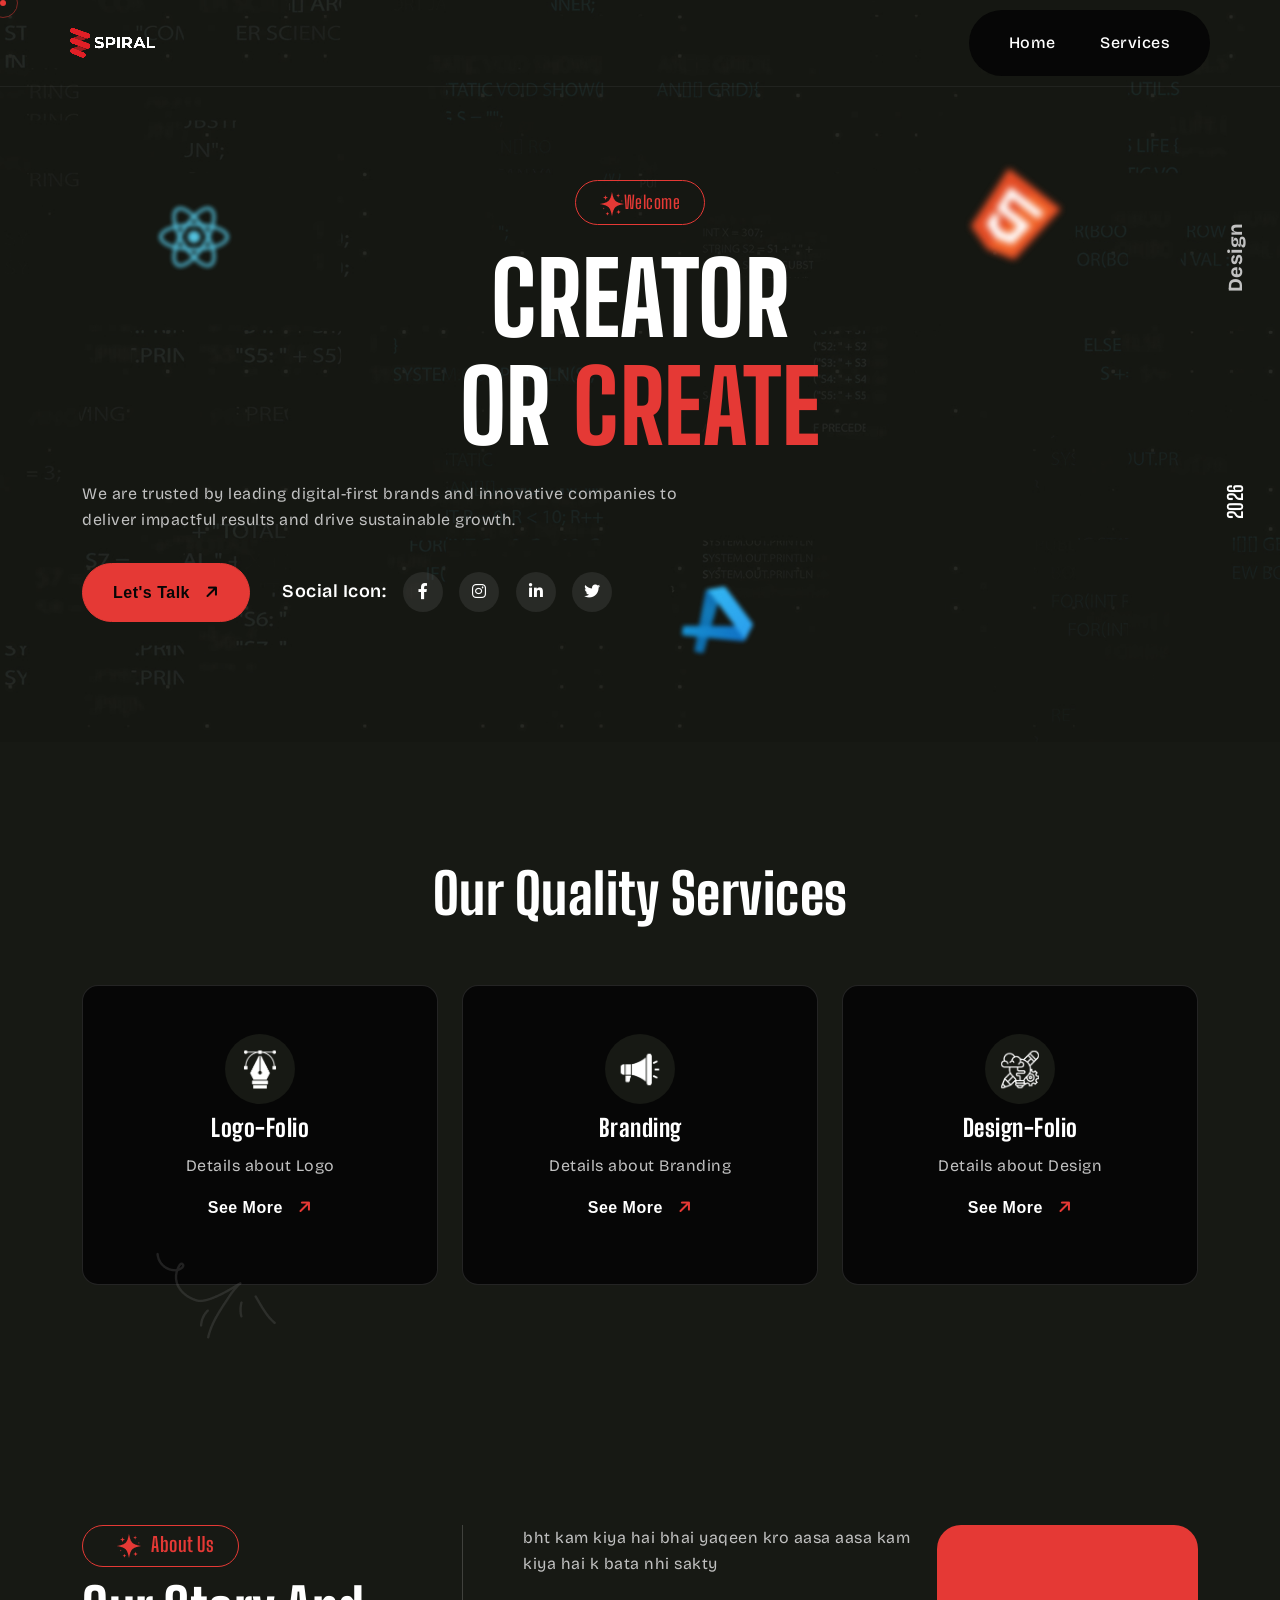
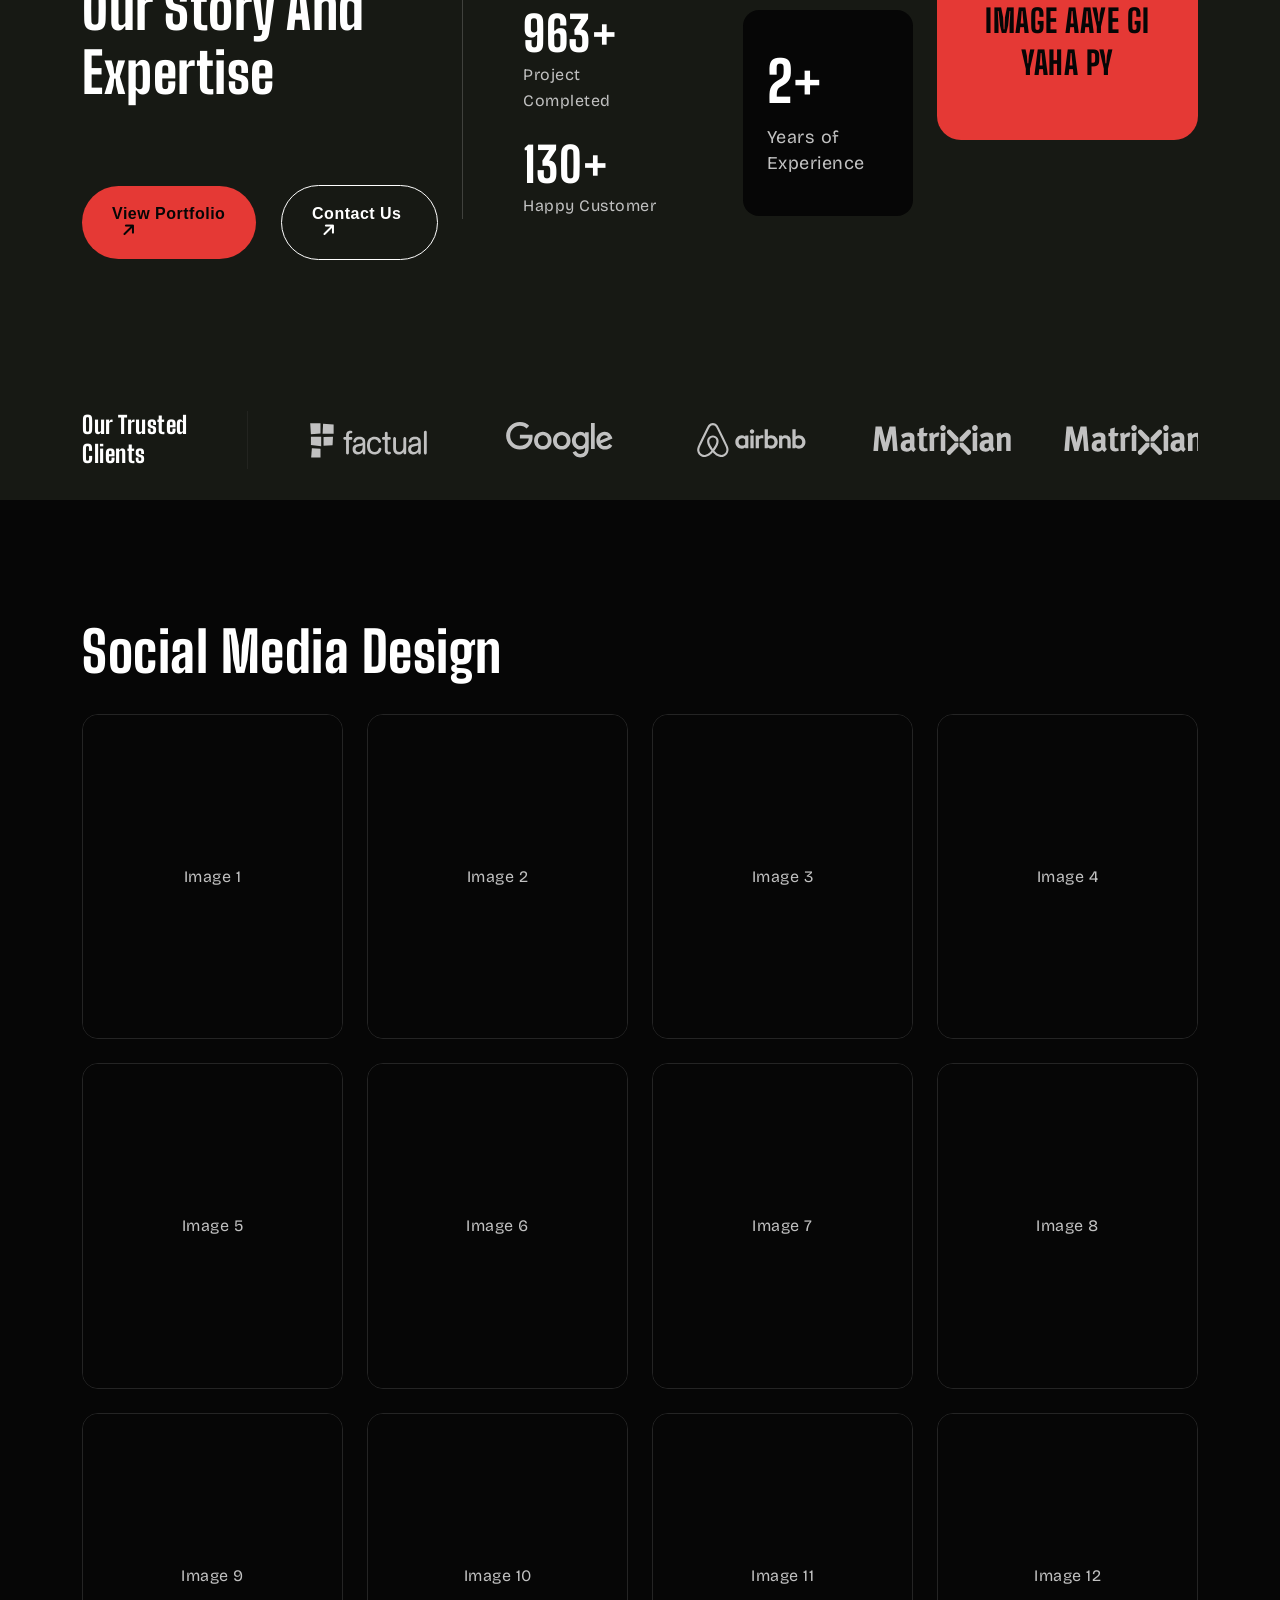
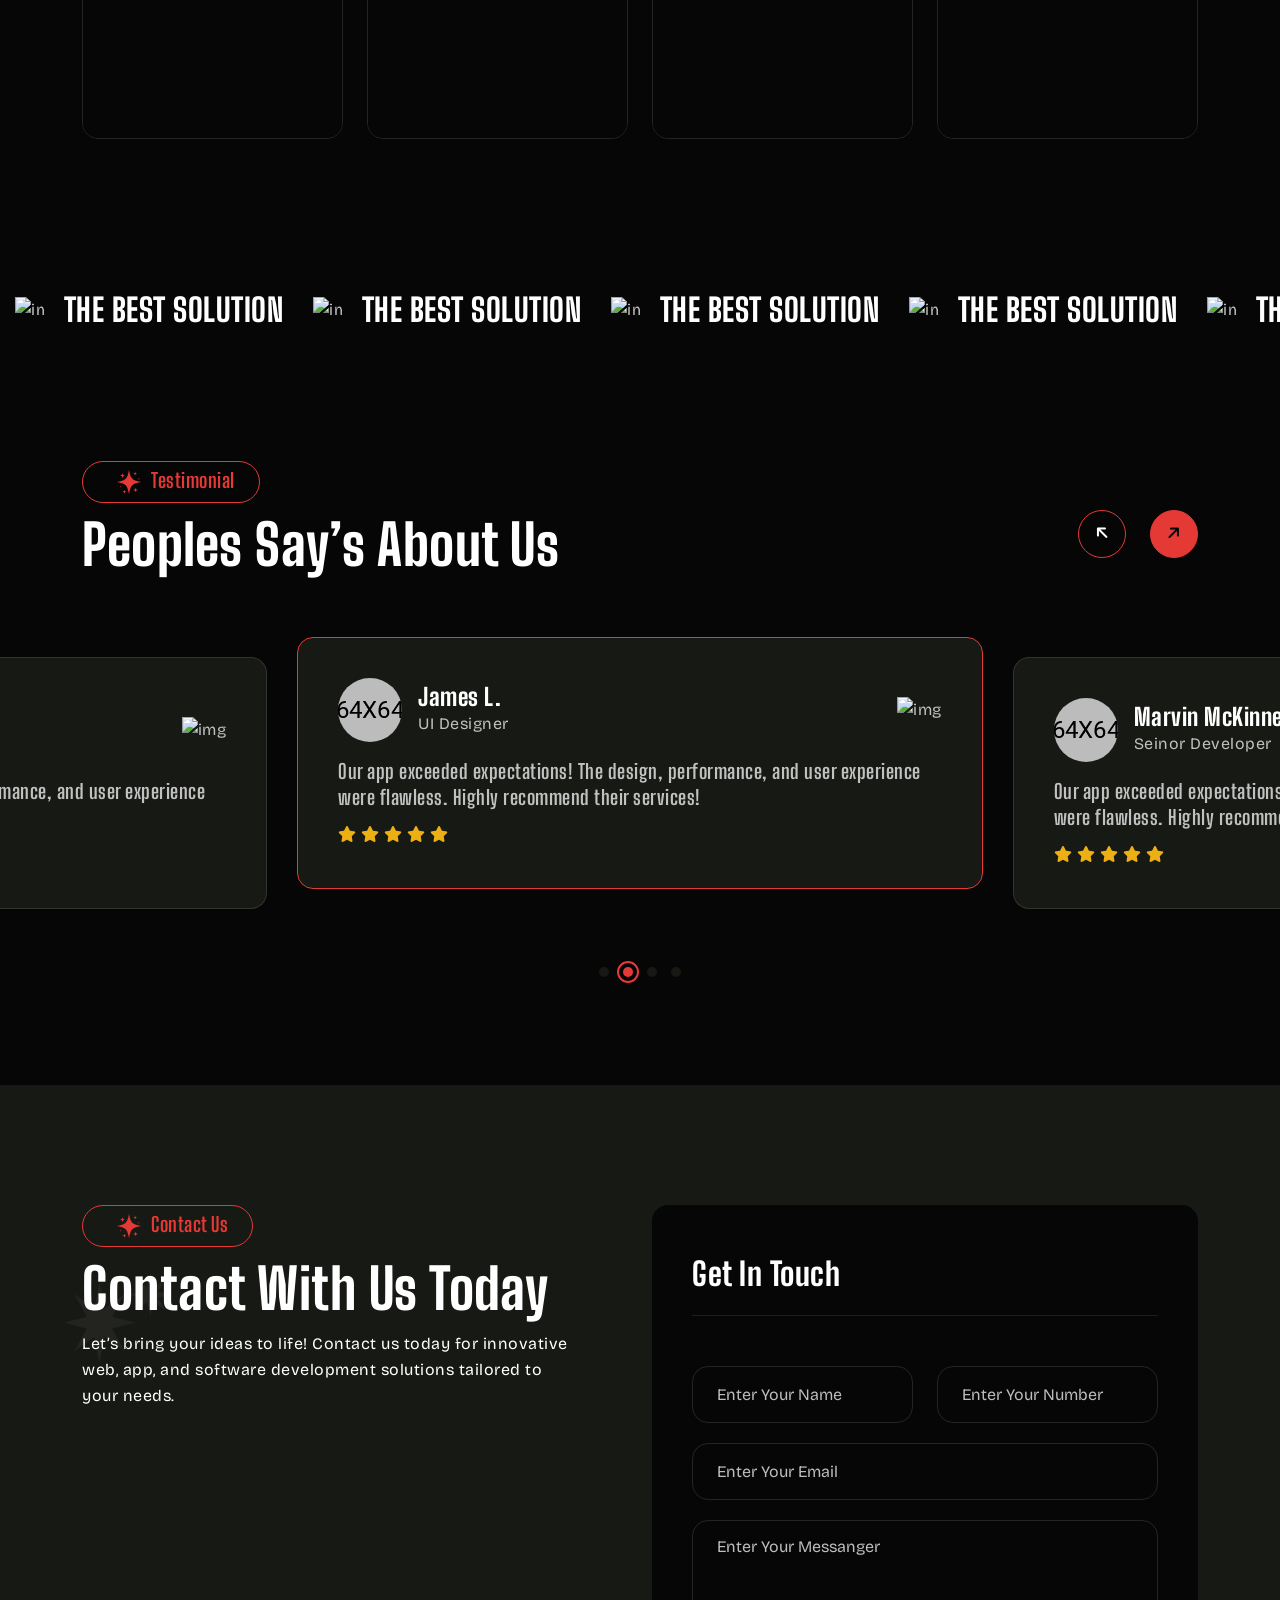
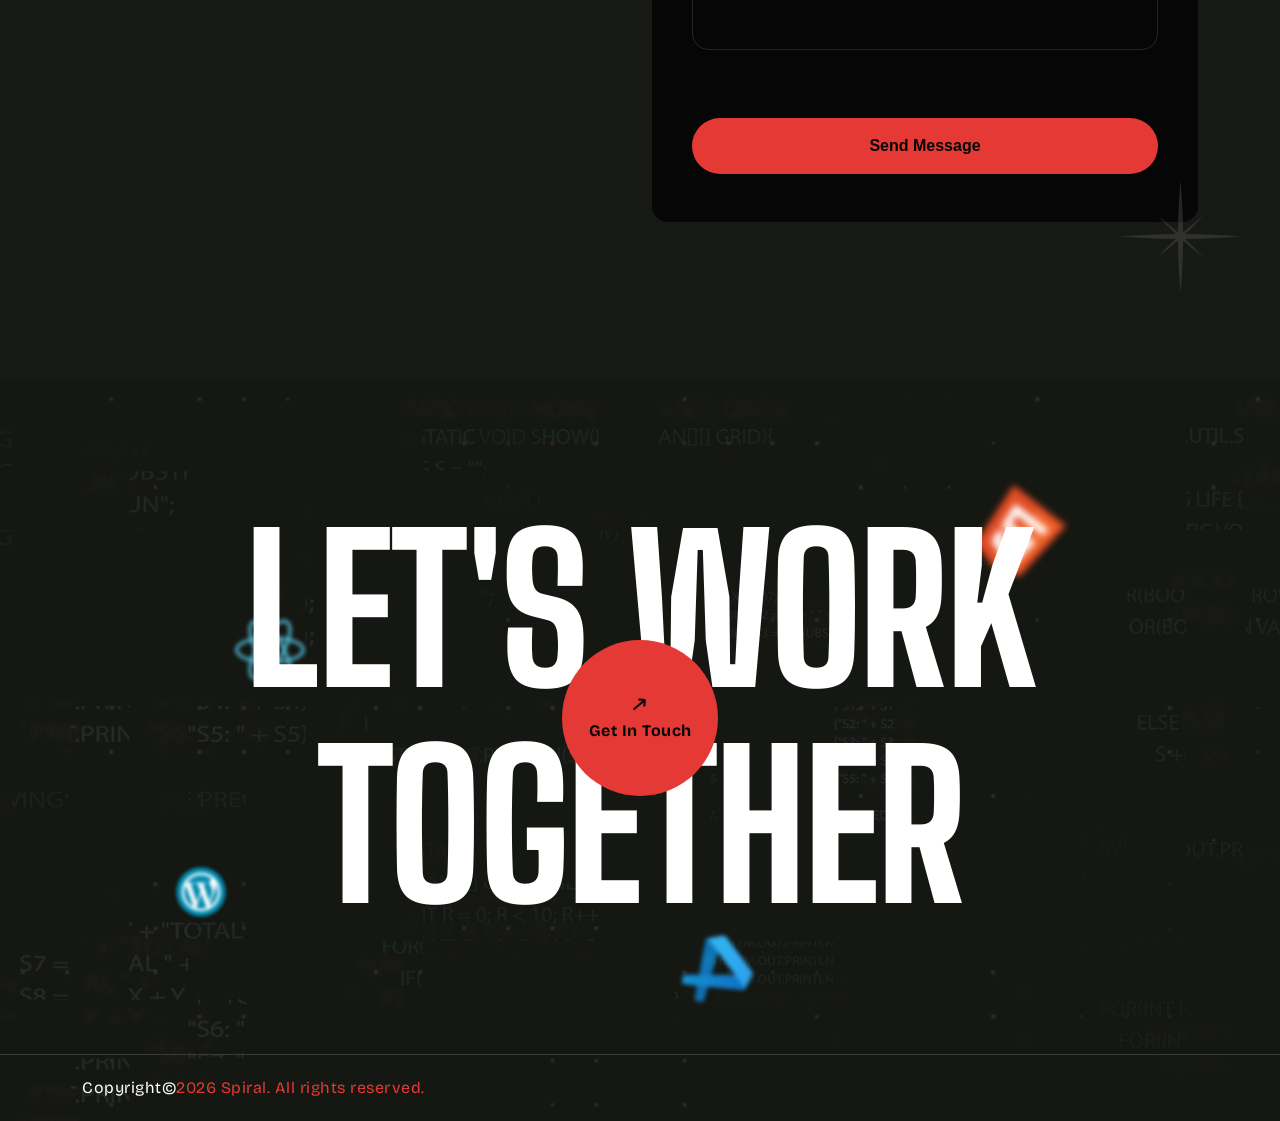
==== commit dc5b043a: "Keep Home and Services as the public pages" ====
--- a/index.html
+++ b/index.html
@@ -151,7 +151,7 @@
                             </li>
                         </ul>
                         <div class="header-button mt-4 text-center">
-                            <a href="contact.html" class="theme-btn">
+                            <a href="#contact" class="theme-btn">
                                 Consultation <i class="fa-solid fa-arrow-right"></i>
                             </a>
                         </div>
@@ -188,9 +188,7 @@
                                 <nav id="mobile-menu">
                                     <ul>
                                         <li><a href="index.html" class="border-none">Home</a></li>
-                                        <li><a href="#services">Services</a></li>
-                                        <li><a href="portfolio.html">Portfolio</a></li>
-                                        <li><a href="contact.html">Contact</a></li>
+                                        <li><a href="service.html">Services</a></li>
                                     </ul>
                                 </nav>
                             </div>
@@ -244,7 +242,7 @@
                 </p>
                 <div class="hero-content-left">
                     <div class="hero-btn">
-                        <a href="contact.html" class="theme-btn wow fadeInUp">Let's Talk
+                        <a href="#contact" class="theme-btn wow fadeInUp">Let's Talk
                             <i class="fa-solid fa-arrow-right"></i>
                         </a>
                         <div class="social">
@@ -283,10 +281,10 @@
                             <img src="assets/img/icon/39.svg" alt="">
                         </div>
                         <div class="content">
-                            <h4><a href="#services">Logo-Folio</a></h4>
+                            <h4><a href="service.html">Logo-Folio</a></h4>
                             <p>Details about Logo</p>
                         </div>
-                        <a href="#services" class="theme-btn">
+                        <a href="service.html" class="theme-btn">
                             See More
                             <i class="fa-solid fa-arrow-right"></i>
                         </a>
@@ -298,10 +296,10 @@
                             <img src="assets/img/icon/40.svg" alt="">
                         </div>
                         <div class="content">
-                            <h4><a href="#services">Branding</a></h4>
+                            <h4><a href="service.html">Branding</a></h4>
                             <p>Details about Branding</p>
                         </div>
-                        <a href="#services" class="theme-btn">
+                        <a href="service.html" class="theme-btn">
                             See More
                             <i class="fa-solid fa-arrow-right"></i>
                         </a>
@@ -313,10 +311,10 @@
                             <img src="assets/img/icon/41.svg" alt="">
                         </div>
                         <div class="content">
-                            <h4><a href="#services">Design-Folio</a></h4>
+                            <h4><a href="service.html">Design-Folio</a></h4>
                             <p>Details about Design</p>
                         </div>
-                        <a href="#services" class="theme-btn">
+                        <a href="service.html" class="theme-btn">
                             See More
                             <i class="fa-solid fa-arrow-right"></i>
                         </a>
@@ -340,10 +338,10 @@
                                 <h2 class="wow fadeInUp" data-wow-delay=".2s">Our Story and Expertise</h2>
                             </div>
                             <div class="about-button wow fadeInUp" data-wow-delay=".3s">
-                                <a href="portfolio.html" class="theme-btn">View Portfolio
+                                <a href="#portfolio" class="theme-btn">View Portfolio
                                     <i class="fa-solid fa-arrow-right"></i>
                                 </a>
-                                <a href="contact.html" class="theme-btn style-2"
+                                <a href="#contact" class="theme-btn style-2"
                                     data-wow-delay=".6s">Contact Us
                                     <i class="fa-solid fa-arrow-right"></i>
                                 </a>
@@ -470,7 +468,7 @@
     </section>
 
     <!-- Portfolio Gallery Start -->
-    <section class="project-section portfolio-gallery section-padding fix" aria-labelledby="portfolio-gallery-title">
+    <section id="portfolio" class="project-section portfolio-gallery section-padding fix" aria-labelledby="portfolio-gallery-title">
         <div class="container">
             <div class="section-title">
                 <h2 id="portfolio-gallery-title">Social Media Design</h2>
@@ -575,7 +573,7 @@
                     <li class="wow fadeInUp" data-wow-delay=".3s"><img src="assets/img/icon/20.svg" alt="img"> Nextjs
                     </li>
                 </ul>
-                <h6 class="mb-5 wow fadeInUp" data-wow-delay=".3s">You've got a Challenge?<a href="contact.html"
+                <h6 class="mb-5 wow fadeInUp" data-wow-delay=".3s">You've got a Challenge?<a href="#contact"
                         class="link-btn"> Let's talk!</a></h6>
             </div>
         </div>
@@ -656,7 +654,7 @@
                             $1,000 for simple websites.</p>
                     </div>
                     <h6 class="wow fadeInUp" data-wow-delay=".4s">Haven’t found an answer to your query?</h6>
-                    <a href="contact.html" class="theme-btn wow fadeInUp" data-wow-delay=".5s">Contact Us</a>
+                    <a href="#contact" class="theme-btn wow fadeInUp" data-wow-delay=".5s">Contact Us</a>
                 </div>
                 <div class="col-xl-7 col-lg-6">
                     <div class="faq-items">
@@ -911,7 +909,7 @@
     </section>
 
     <!-- Contact Section Start -->
-    <section class="contact-section contact-1 section-padding section-bg fix">
+    <section id="contact" class="contact-section contact-1 section-padding section-bg fix">
         <div class="star-left-shape float-bob-y">
             <img src="assets/img/shape/star-5.png" alt="shape">
         </div>
@@ -1045,7 +1043,7 @@
                     <div class="col-xl-12">
                         <div class="footer-text">
                             <h2 class="wow img-custom-anim-bottom" data-wow-duration="1.3s" data-wow-delay="0.3s">LET'S WORK TOGETHER</h2>
-                            <a href="contact.html" class="circle-box">
+                            <a href="#contact" class="circle-box">
                                 <span>
                                     <span class="icon">
                                         <i class="fas fa-long-arrow-right"></i>
@@ -1067,13 +1065,13 @@
                             <a href="#about">ABOUT ME</a>
                         </li>
                         <li>
-                            <a href="#services">SERVICES</a>
+                            <a href="service.html">SERVICES</a>
                         </li>
                         <li>
-                            <a href="portfolio.html">PORTFOLIO</a>
+                            <a href="#portfolio">PORTFOLIO</a>
                         </li>
                         <li>
-                            <a href="contact.html">CONTACT US</a>
+                            <a href="#contact">CONTACT US</a>
                         </li>
                     </ul>-->
                 </div>
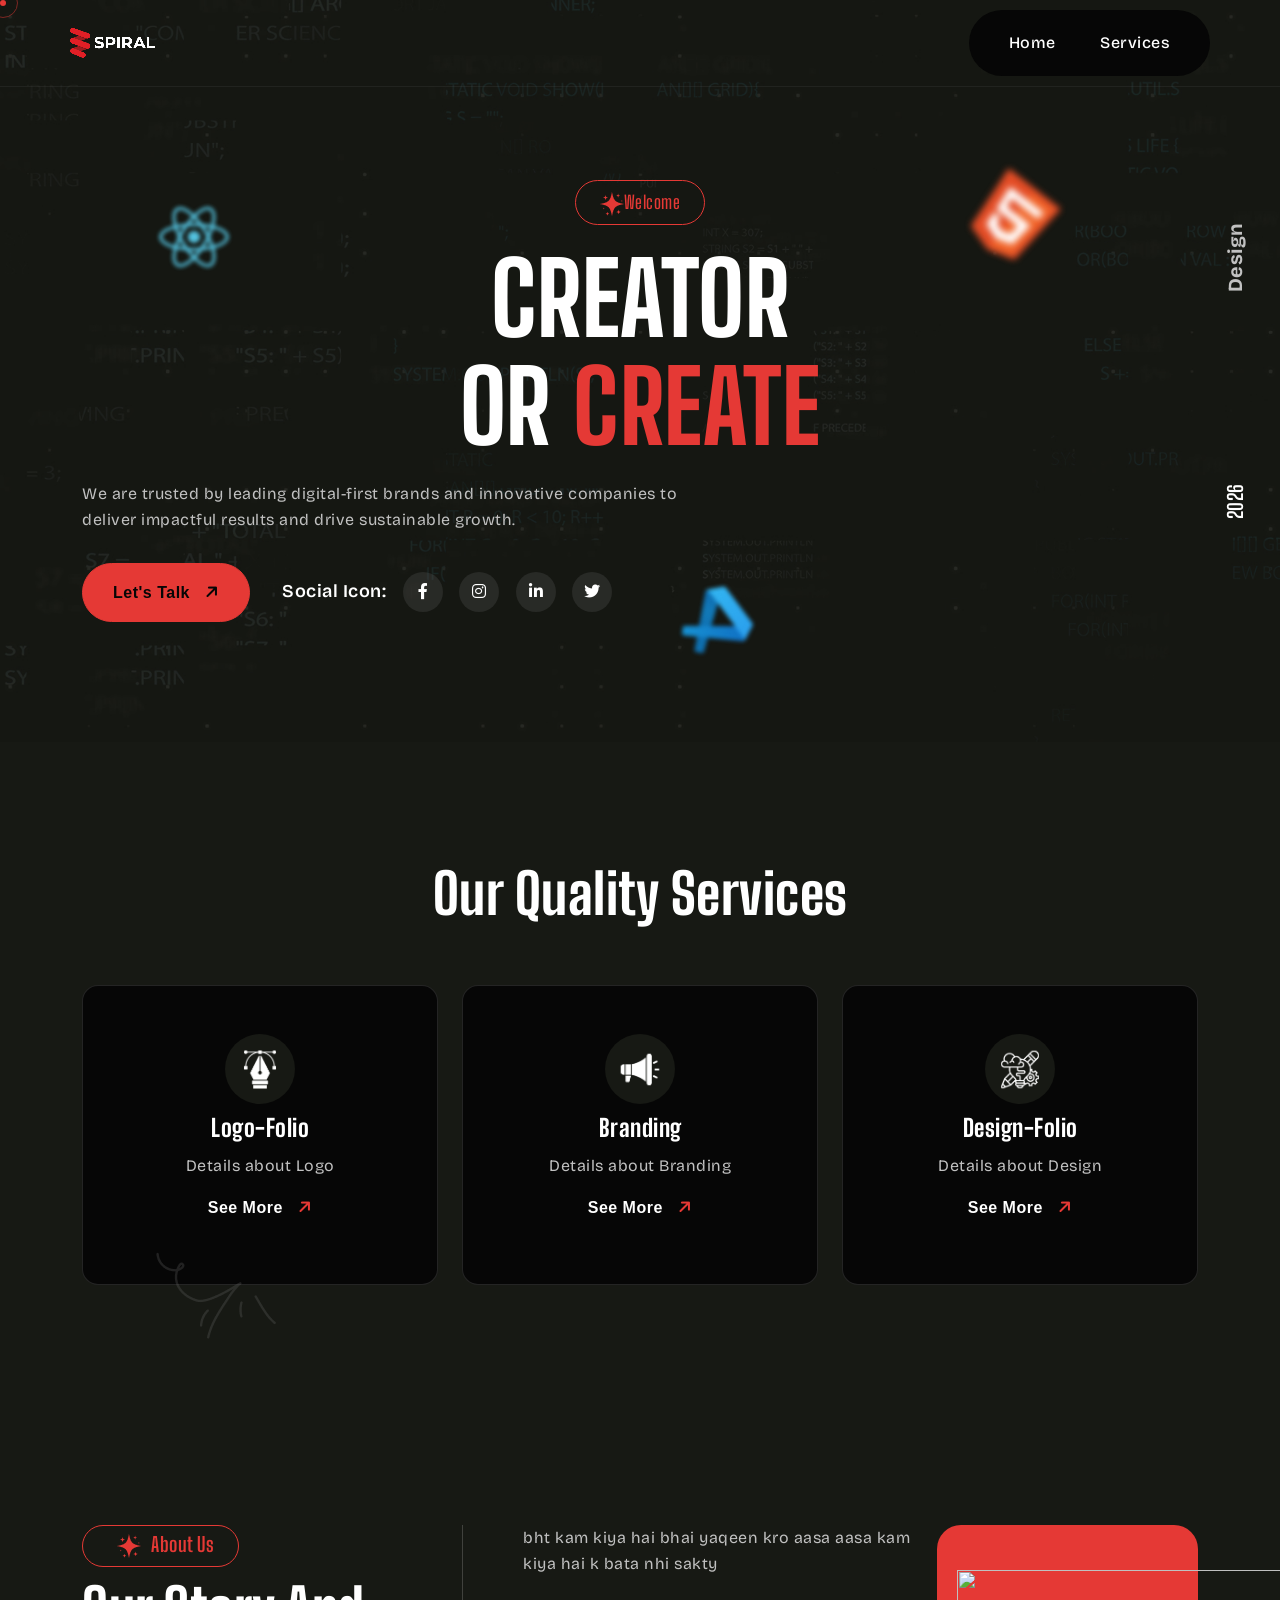
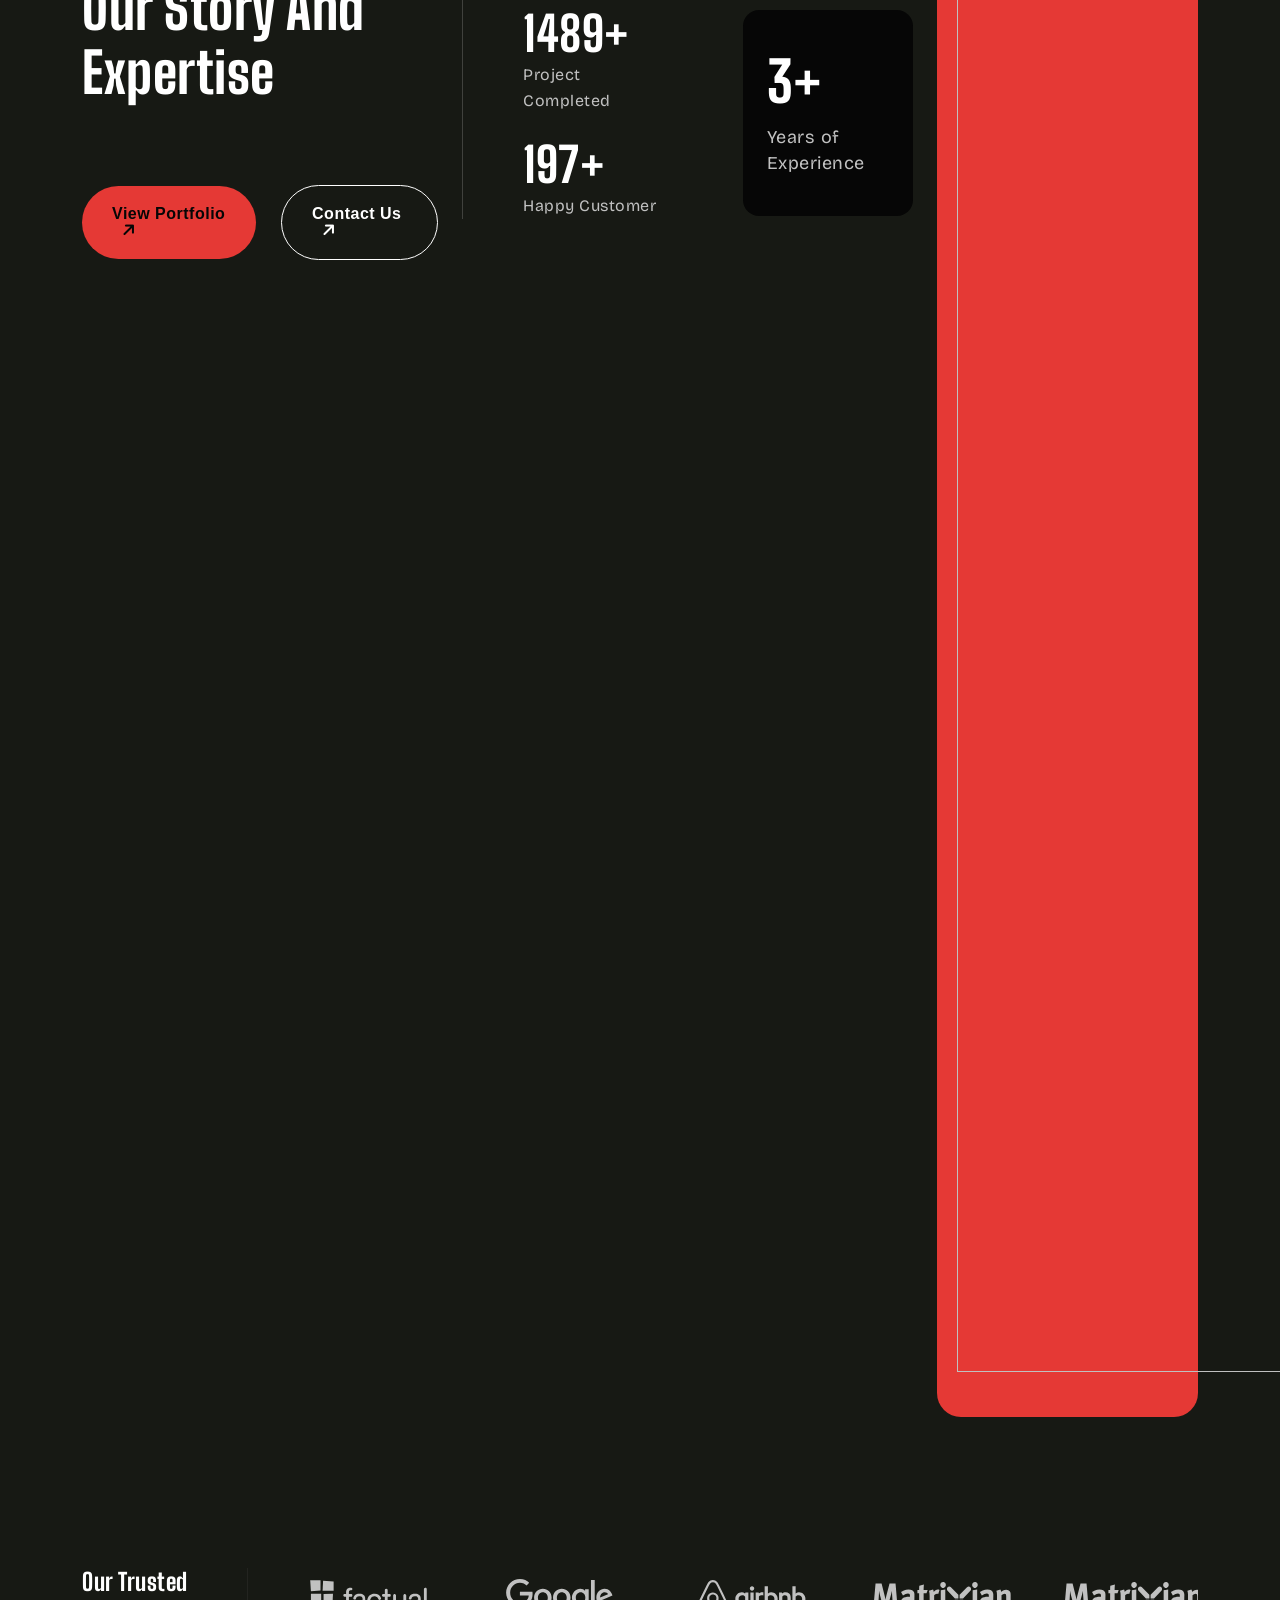
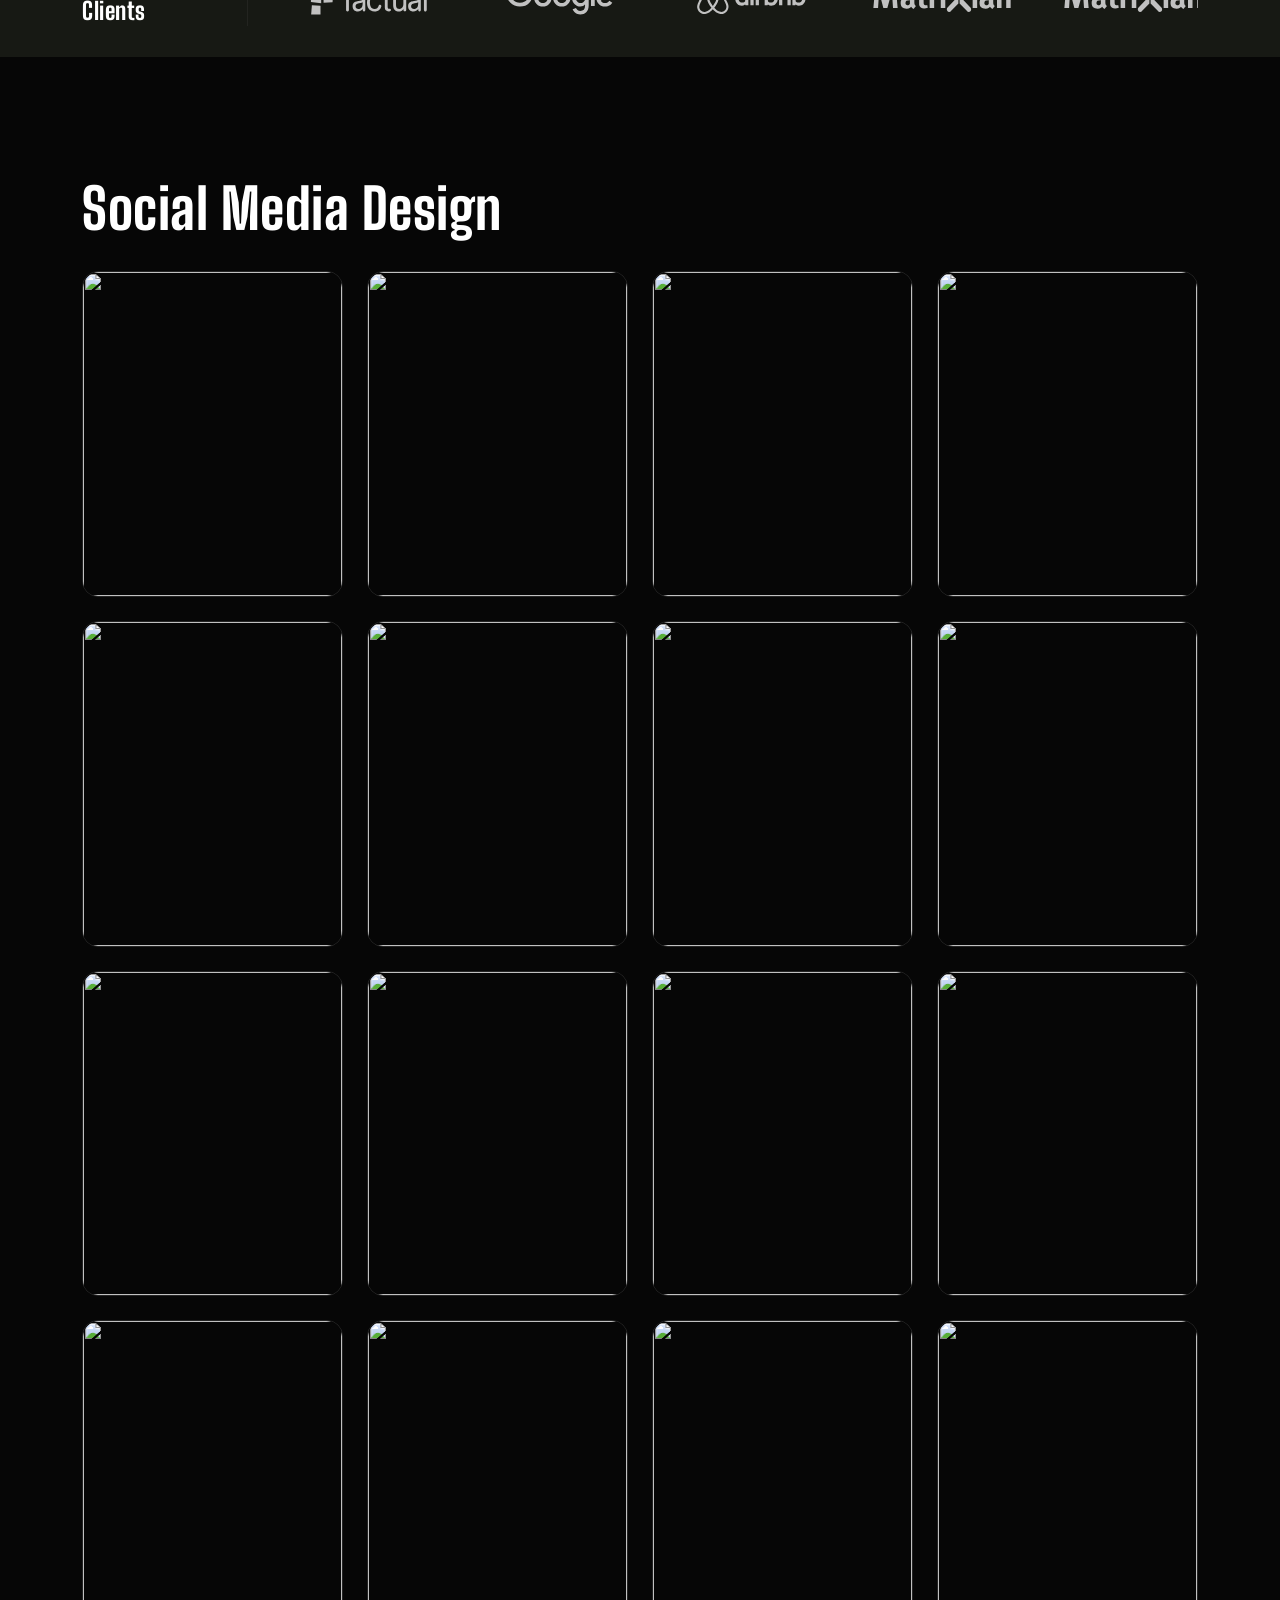
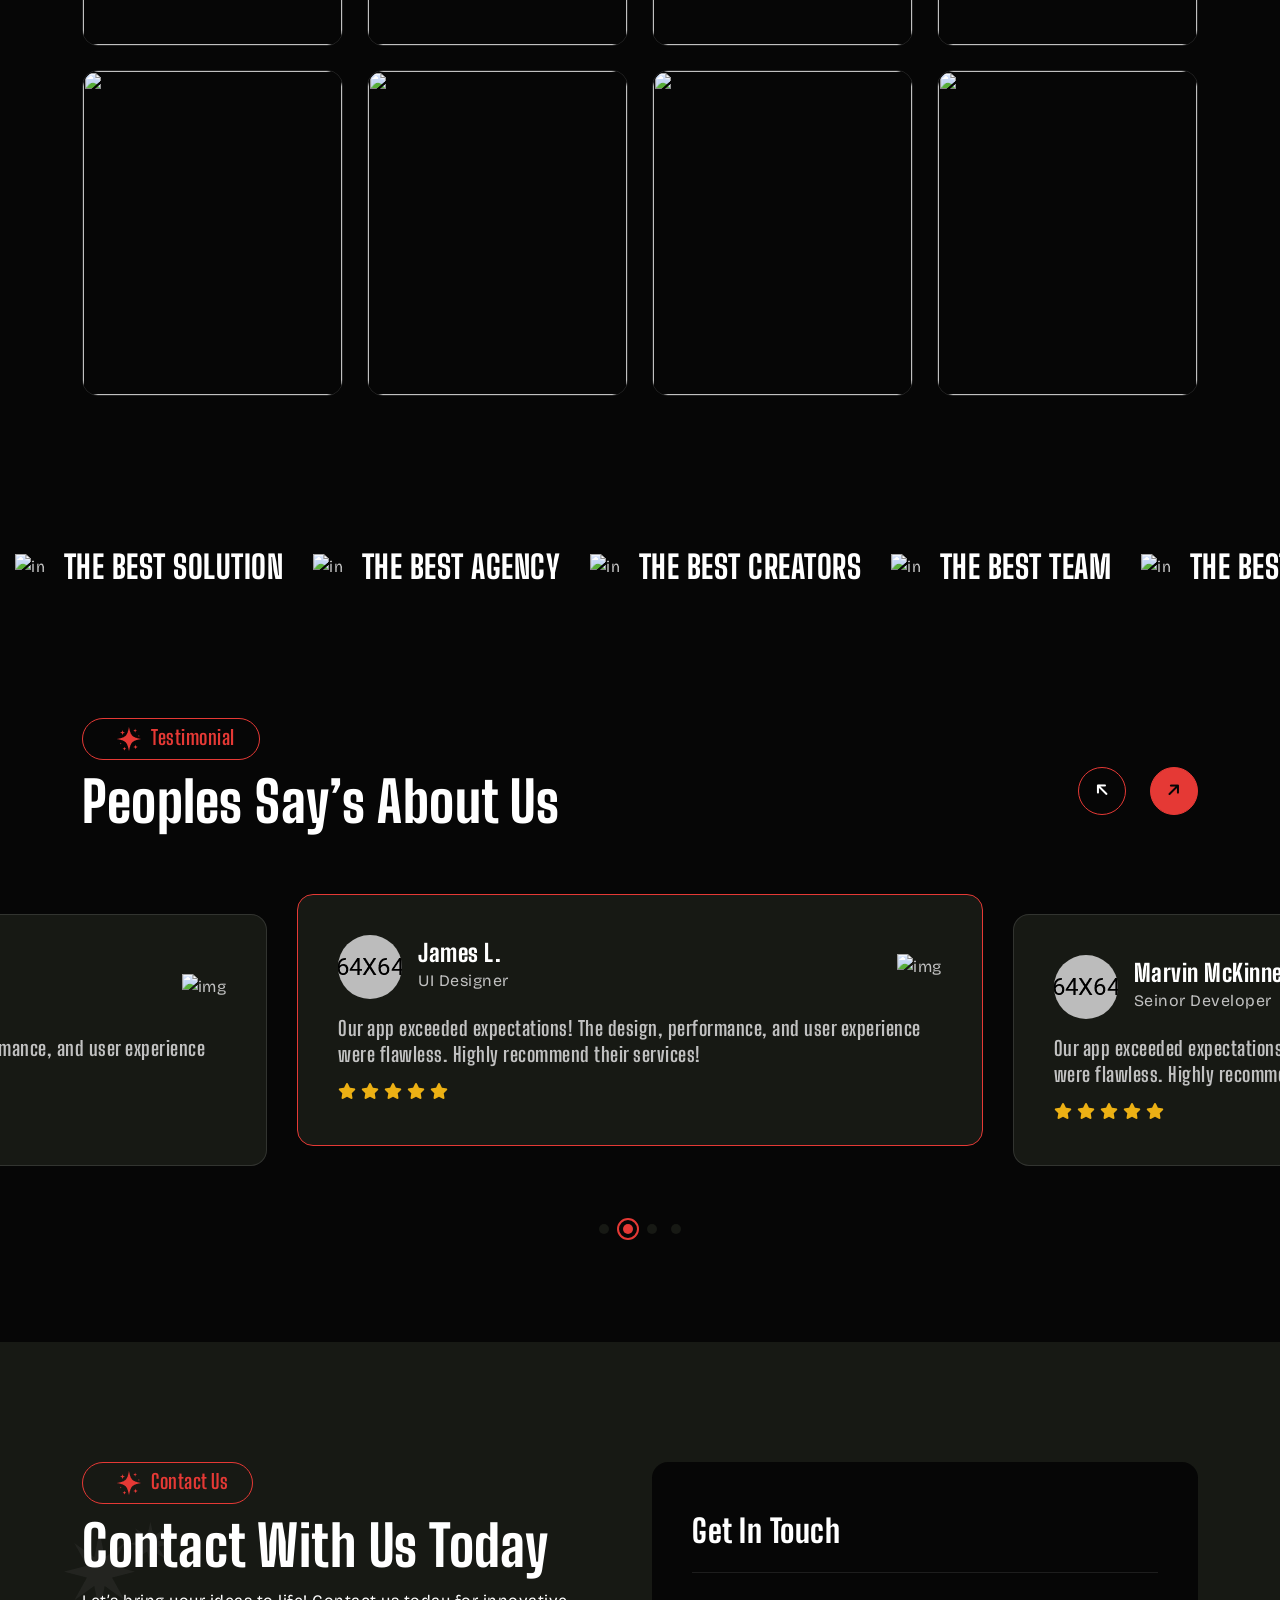
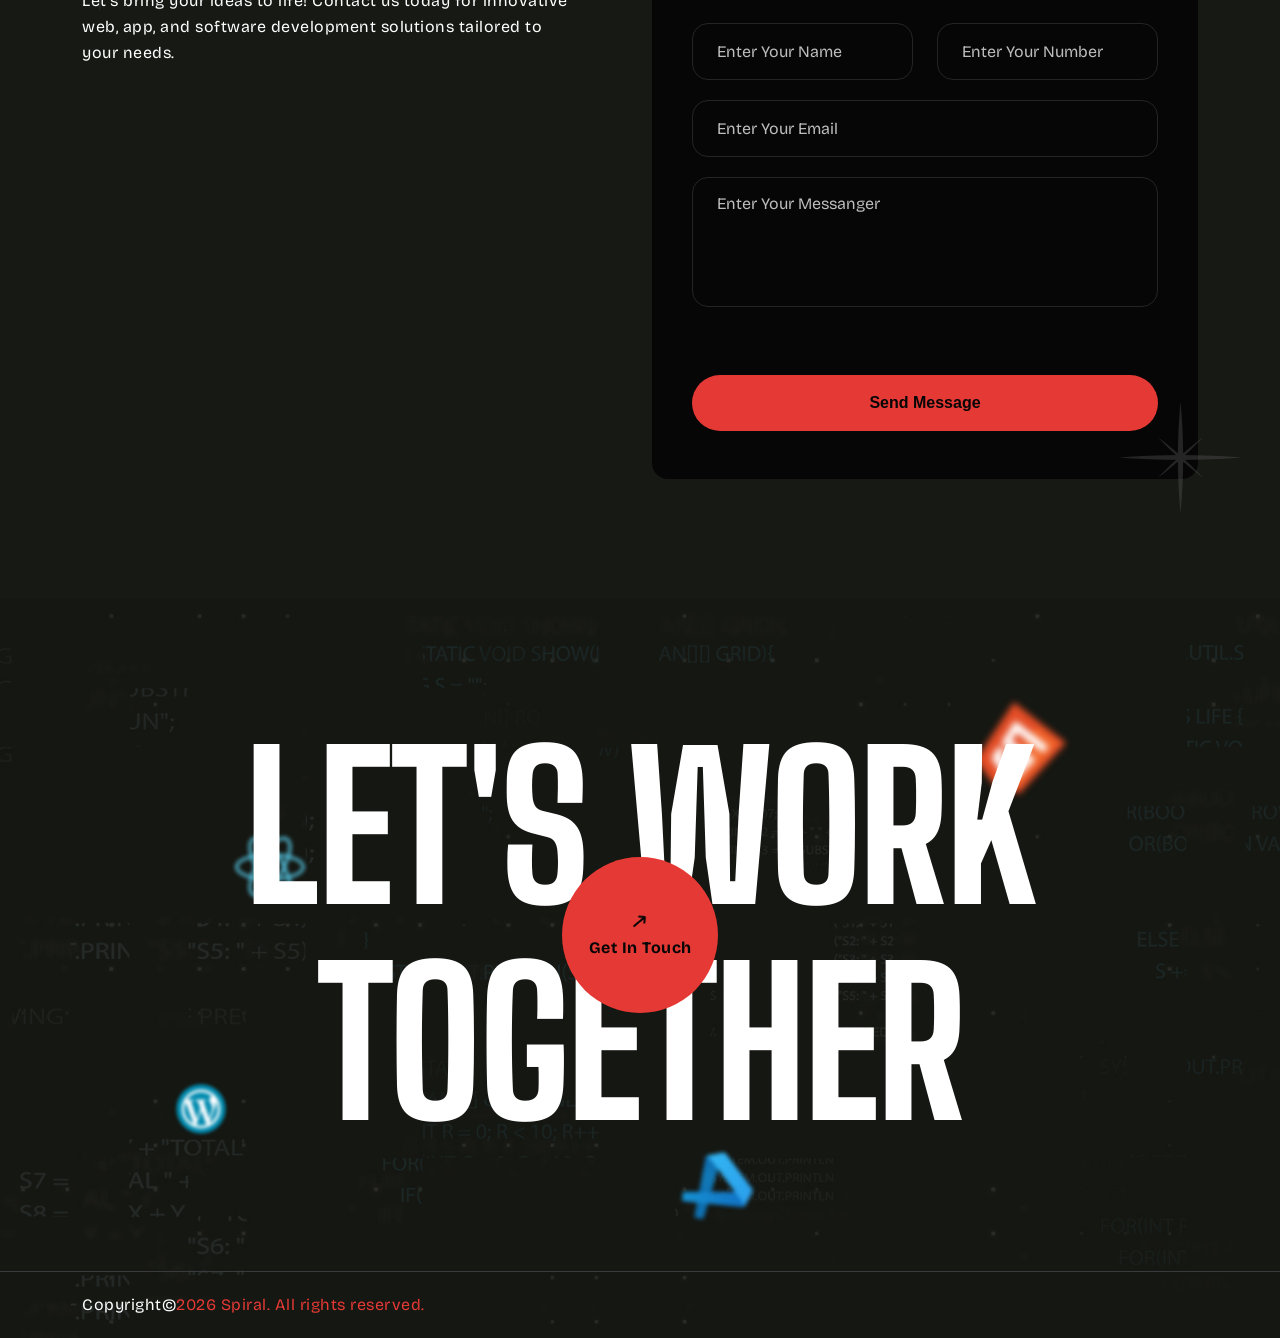
==== commit a2f31187: "Update Home and Services pages" ====
--- a/index.html
+++ b/index.html
@@ -374,16 +374,8 @@
                         </div>
                     </div>
                     <div class="col-xl-3 col-md-6 col-lg-6 wow fadeInUp" data-wow-delay=".7s">
-                        <div class="about-bg-box">
-                            <div class="logo-image">
-                                <!-- <img src="assets/img/about/star.png" alt="img"> -->
-                            </div>
-                            <h3>
-                                IMAGE AAYE GI YAHA PY 
-                            </h3>
-                            <div class="client-image">
-                                <!-- <img src="assets/img/about/User.png" alt="img"> -->
-                            </div>
+                        <div class="about-bg-box about-photo-card">
+                            <img src="assets/img/about/soso.jpg" width="1122" height="1402" alt="">
                         </div>
                     </div>
                 </div>
@@ -477,63 +469,105 @@
                 <!-- Replace each placeholder with an img-popup link and portrait image when the post is ready. -->
                 <div class="col">
                     <div class="project-items-2">
-                        <div class="image d-flex align-items-center justify-content-center">Image 1</div>
-                    </div>
-                </div>
-                <div class="col">
-                    <div class="project-items-2">
-                        <div class="image d-flex align-items-center justify-content-center">Image 2</div>
-                    </div>
-                </div>
-                <div class="col">
-                    <div class="project-items-2">
-                        <div class="image d-flex align-items-center justify-content-center">Image 3</div>
-                    </div>
-                </div>
-                <div class="col">
-                    <div class="project-items-2">
-                        <div class="image d-flex align-items-center justify-content-center">Image 4</div>
-                    </div>
-                </div>
-                <div class="col">
-                    <div class="project-items-2">
-                        <div class="image d-flex align-items-center justify-content-center">Image 5</div>
-                    </div>
-                </div>
-                <div class="col">
-                    <div class="project-items-2">
-                        <div class="image d-flex align-items-center justify-content-center">Image 6</div>
-                    </div>
-                </div>
-                <div class="col">
-                    <div class="project-items-2">
-                        <div class="image d-flex align-items-center justify-content-center">Image 7</div>
-                    </div>
-                </div>
-                <div class="col">
-                    <div class="project-items-2">
-                        <div class="image d-flex align-items-center justify-content-center">Image 8</div>
-                    </div>
-                </div>
-                <div class="col">
-                    <div class="project-items-2">
-                        <div class="image d-flex align-items-center justify-content-center">Image 9</div>
-                    </div>
-                </div>
-                <div class="col">
-                    <div class="project-items-2">
-                        <div class="image d-flex align-items-center justify-content-center">Image 10</div>
-                    </div>
-                </div>
-                <div class="col">
-                    <div class="project-items-2">
-                        <div class="image d-flex align-items-center justify-content-center">Image 11</div>
-                    </div>
-                </div>
-                <div class="col">
-                    <div class="project-items-2">
-                        <div class="image d-flex align-items-center justify-content-center">Image 12</div>
-                    </div>
+                        <div class="image d-flex align-items-center justify-content-center"><img src="assets/img/about/soso.jpg" width="1122" height="1402" alt=""></div>
+                    </div>
+                </div>
+                <div class="col">
+                    <div class="project-items-2">
+                        <div class="image d-flex align-items-center justify-content-center"><img src="assets/img/portfolio-gallery/soso-04.png" width="1122" height="1402" alt=""></div>
+                    </div>
+                </div>
+                <div class="col">
+                    <div class="project-items-2">
+                        <div class="image d-flex align-items-center justify-content-center"><img src="assets/img/portfolio-gallery/soso-02.png" width="1122" height="1402" alt=""></div>
+                    </div>
+                </div>
+                <div class="col">
+                    <div class="project-items-2">
+                        <div class="image d-flex align-items-center justify-content-center"><img src="assets/img/portfolio-gallery/soso-03.jpg" width="1122" height="1402" alt=""></div>
+                    </div>
+                </div>
+                <div class="col">
+                    <div class="project-items-2">
+                        <div class="image d-flex align-items-center justify-content-center"><img src="assets/img/about/soso.jpg" width="1122" height="1402" alt=""></div>
+                    </div>
+                </div>
+                <div class="col">
+                    <div class="project-items-2">
+                        <div class="image d-flex align-items-center justify-content-center"><img src="assets/img/portfolio-gallery/soso-04.png" width="1122" height="1402" alt=""></div>
+                    </div>
+                </div>
+                <div class="col">
+                    <div class="project-items-2">
+                        <div class="image d-flex align-items-center justify-content-center"><img src="assets/img/portfolio-gallery/soso-02.png" width="1122" height="1402" alt=""></div>
+                    </div>
+                </div>
+                <div class="col">
+                    <div class="project-items-2">
+                        <div class="image d-flex align-items-center justify-content-center"><img src="assets/img/portfolio-gallery/soso-03.jpg" width="1122" height="1402" alt=""></div>
+                    </div>
+                </div>
+                <div class="col">
+                    <div class="project-items-2">
+                        <div class="image d-flex align-items-center justify-content-center"><img src="assets/img/about/soso.jpg" width="1122" height="1402" alt=""></div>
+                    </div>
+                </div>
+                <div class="col">
+                    <div class="project-items-2">
+                        <div class="image d-flex align-items-center justify-content-center"><img src="assets/img/portfolio-gallery/soso-04.png" width="1122" height="1402" alt=""></div>
+                    </div>
+                </div>
+                <div class="col">
+                    <div class="project-items-2">
+                        <div class="image d-flex align-items-center justify-content-center"><img src="assets/img/portfolio-gallery/soso-02.png" width="1122" height="1402" alt=""></div>
+                    </div>
+                </div>
+                <div class="col">
+                    <div class="project-items-2">
+                        <div class="image d-flex align-items-center justify-content-center"><img src="assets/img/portfolio-gallery/soso-03.jpg" width="1122" height="1402" alt=""></div>
+                    </div>
+                </div>
+                <div class="col">
+                    <div class="project-items-2">
+                        <div class="image d-flex align-items-center justify-content-center"><img src="assets/img/about/soso.jpg" width="1122" height="1402" alt=""></div>
+                    </div>
+                </div>
+                <div class="col">
+                    <div class="project-items-2">
+                        <div class="image d-flex align-items-center justify-content-center"><img src="assets/img/portfolio-gallery/soso-04.png" width="1122" height="1402" alt=""></div>
+                    </div>
+                </div>
+                <div class="col">
+                    <div class="project-items-2">
+                        <div class="image d-flex align-items-center justify-content-center"><img src="assets/img/portfolio-gallery/soso-02.png" width="1122" height="1402" alt=""></div>
+                    </div>
+                </div>
+                <div class="col">
+                    <div class="project-items-2">
+                        <div class="image d-flex align-items-center justify-content-center"><img src="assets/img/portfolio-gallery/soso-03.jpg" width="1122" height="1402" alt=""></div>
+                    </div>
+                </div>
+                <div class="col">
+                    <div class="project-items-2">
+                        <div class="image d-flex align-items-center justify-content-center"><img src="assets/img/about/soso.jpg" width="1122" height="1402" alt=""></div>
+                    </div>
+                </div>
+                <div class="col">
+                    <div class="project-items-2">
+                        <div class="image d-flex align-items-center justify-content-center"><img src="assets/img/portfolio-gallery/soso-04.png" width="1122" height="1402" alt=""></div>
+                    </div>
+                </div>
+                <div class="col">
+                    <div class="project-items-2">
+                        <div class="image d-flex align-items-center justify-content-center"><img src="assets/img/portfolio-gallery/soso-02.png" width="1122" height="1402" alt=""></div>
+                    </div>
+                </div>
+                <div class="col">
+                    <div class="project-items-2">
+                        <div class="image d-flex align-items-center justify-content-center"><img src="assets/img/portfolio-gallery/soso-03.jpg" width="1122" height="1402" alt=""></div>
+                    </div>
+                </div>
+                
                 </div>
             </div>
         </div>
@@ -590,19 +624,19 @@
                     </div>
                     <div class="marquee-text">
                         <img src="assets/img/star/star-2.png" alt="img">
-                        <h3>THE BEST SOLUTION</h3>
+                        <h3>THE BEST AGENCY</h3>
                     </div>
                     <div class="marquee-text">
                         <img src="assets/img/star/star-2.png" alt="img">
-                        <h3>THE BEST SOLUTION</h3>
+                        <h3>THE BEST CREATORS</h3>
                     </div>
                     <div class="marquee-text">
                         <img src="assets/img/star/star-2.png" alt="img">
-                        <h3>THE BEST SOLUTION</h3>
+                        <h3>THE BEST TEAM</h3>
                     </div>
                     <div class="marquee-text">
                         <img src="assets/img/star/star-2.png" alt="img">
-                        <h3>THE BEST SOLUTION</h3>
+                        <h3>THE BEST CHOICE</h3>
                     </div>
                 </div>
 
@@ -614,19 +648,19 @@
                     </div>
                     <div class="marquee-text">
                         <img src="assets/img/star/star-2.png" alt="img">
-                        <h3>THE BEST SOLUTION</h3>
+                        <h3>THE BEST AGENCY</h3>
                     </div>
                     <div class="marquee-text">
                         <img src="assets/img/star/star-2.png" alt="img">
-                        <h3>THE BEST SOLUTION</h3>
+                        <h3>THE BEST CREATORS</h3>
                     </div>
                     <div class="marquee-text">
                         <img src="assets/img/star/star-2.png" alt="img">
-                        <h3>THE BEST SOLUTION</h3>
+                        <h3>THE BEST TEAM</h3>
                     </div>
                     <div class="marquee-text">
                         <img src="assets/img/star/star-2.png" alt="img">
-                        <h3>THE BEST SOLUTION</h3>
+                        <h3>THE BEST CHOICE</h3>
                     </div>
                 </div>
             </div>
@@ -928,12 +962,12 @@
                                 today for innovative web, app, and software
                                 development solutions tailored to your needs.</p>
                         </div>
-                        <div class="google-map">
+                        <!-- <div class="google-map">
                             <iframe class="wow img-custom-anim-left" data-wow-delay=".3s"
                                 src="https://www.google.com/maps/embed?pb=!1m18!1m12!1m3!1d6678.7619084840835!2d144.9618311901502!3d-37.81450084255415!2m3!1f0!2f0!3f0!3m2!1i1024!2i768!4f13.1!3m3!1m2!1s0x6ad642b4758afc1d%3A0x3119cc820fdfc62e!2sEnvato!5e0!3m2!1sen!2sbd!4v1641984054261!5m2!1sen!2sbd"
                                 style="border:0;" allowfullscreen="" loading="lazy">
                             </iframe>
-                        </div>
+                        </div> -->
                     </div>
                 </div>
                 <div class="col-lg-6">
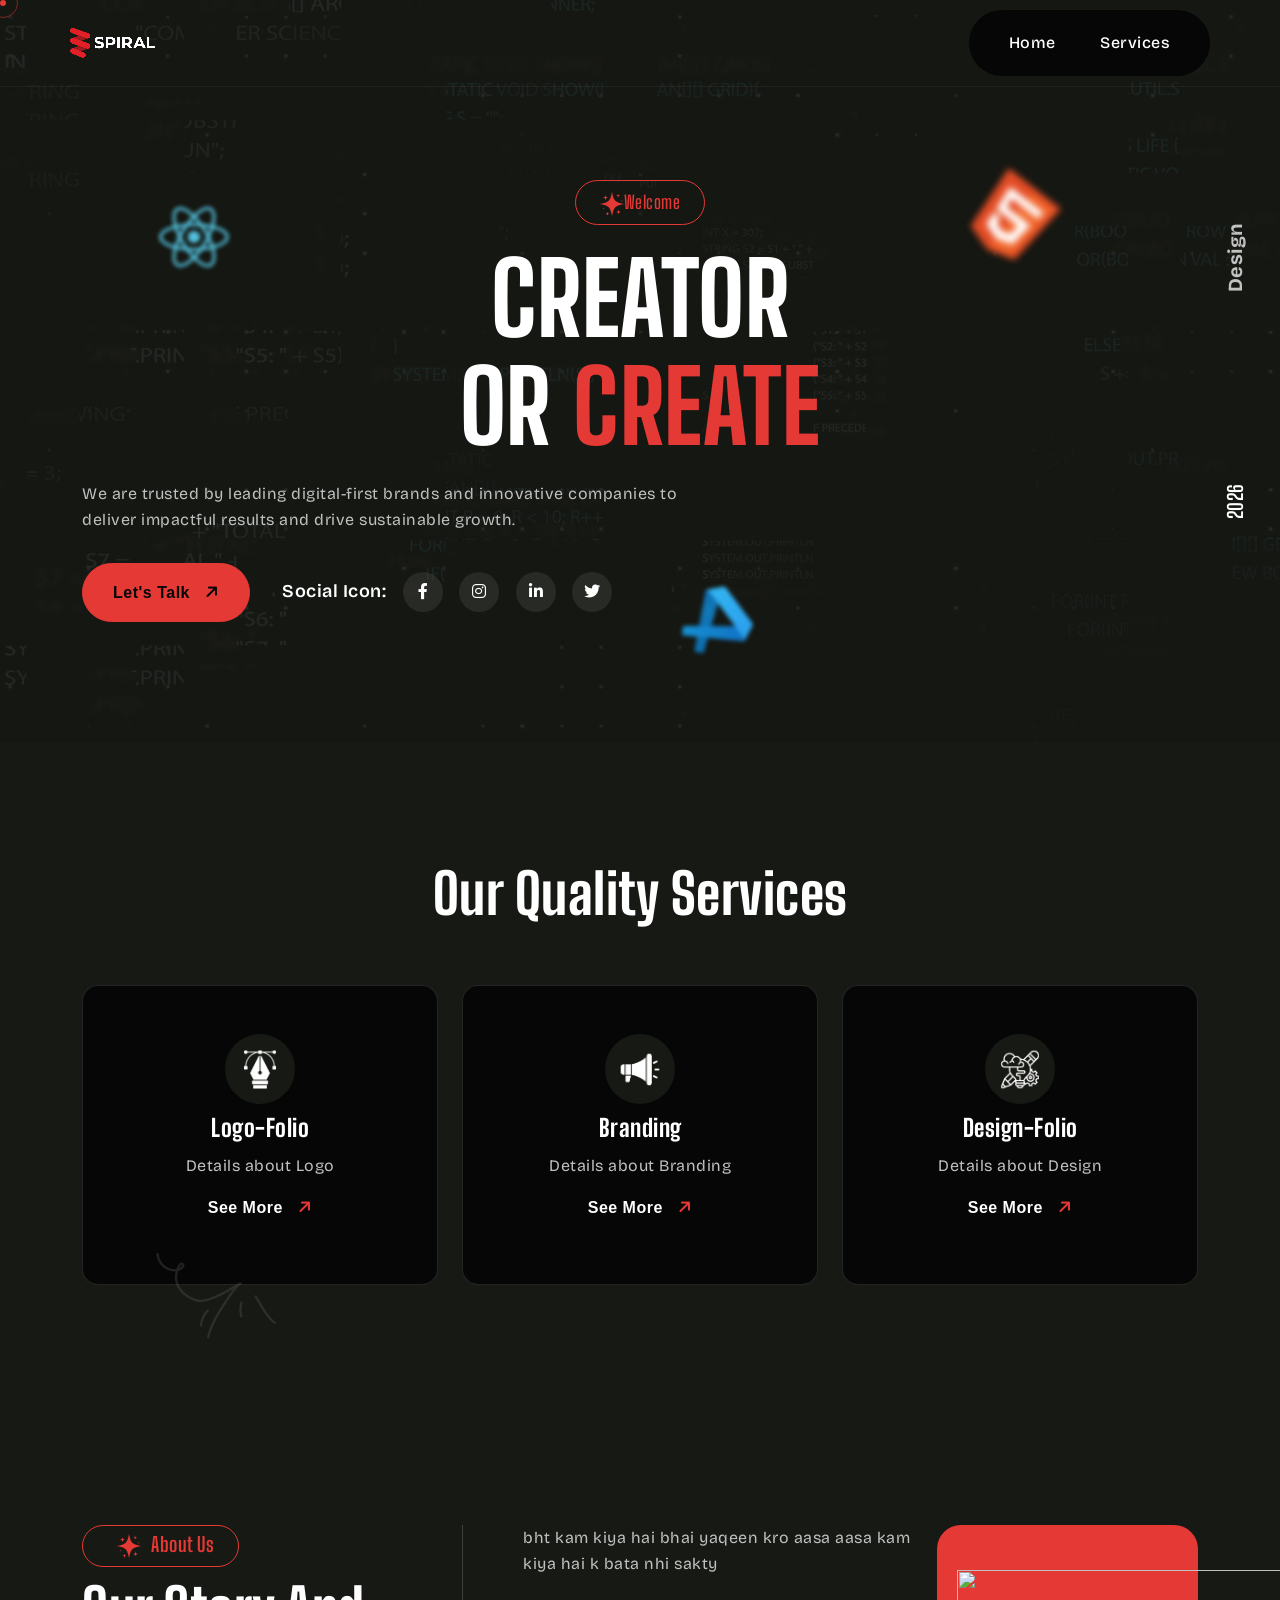
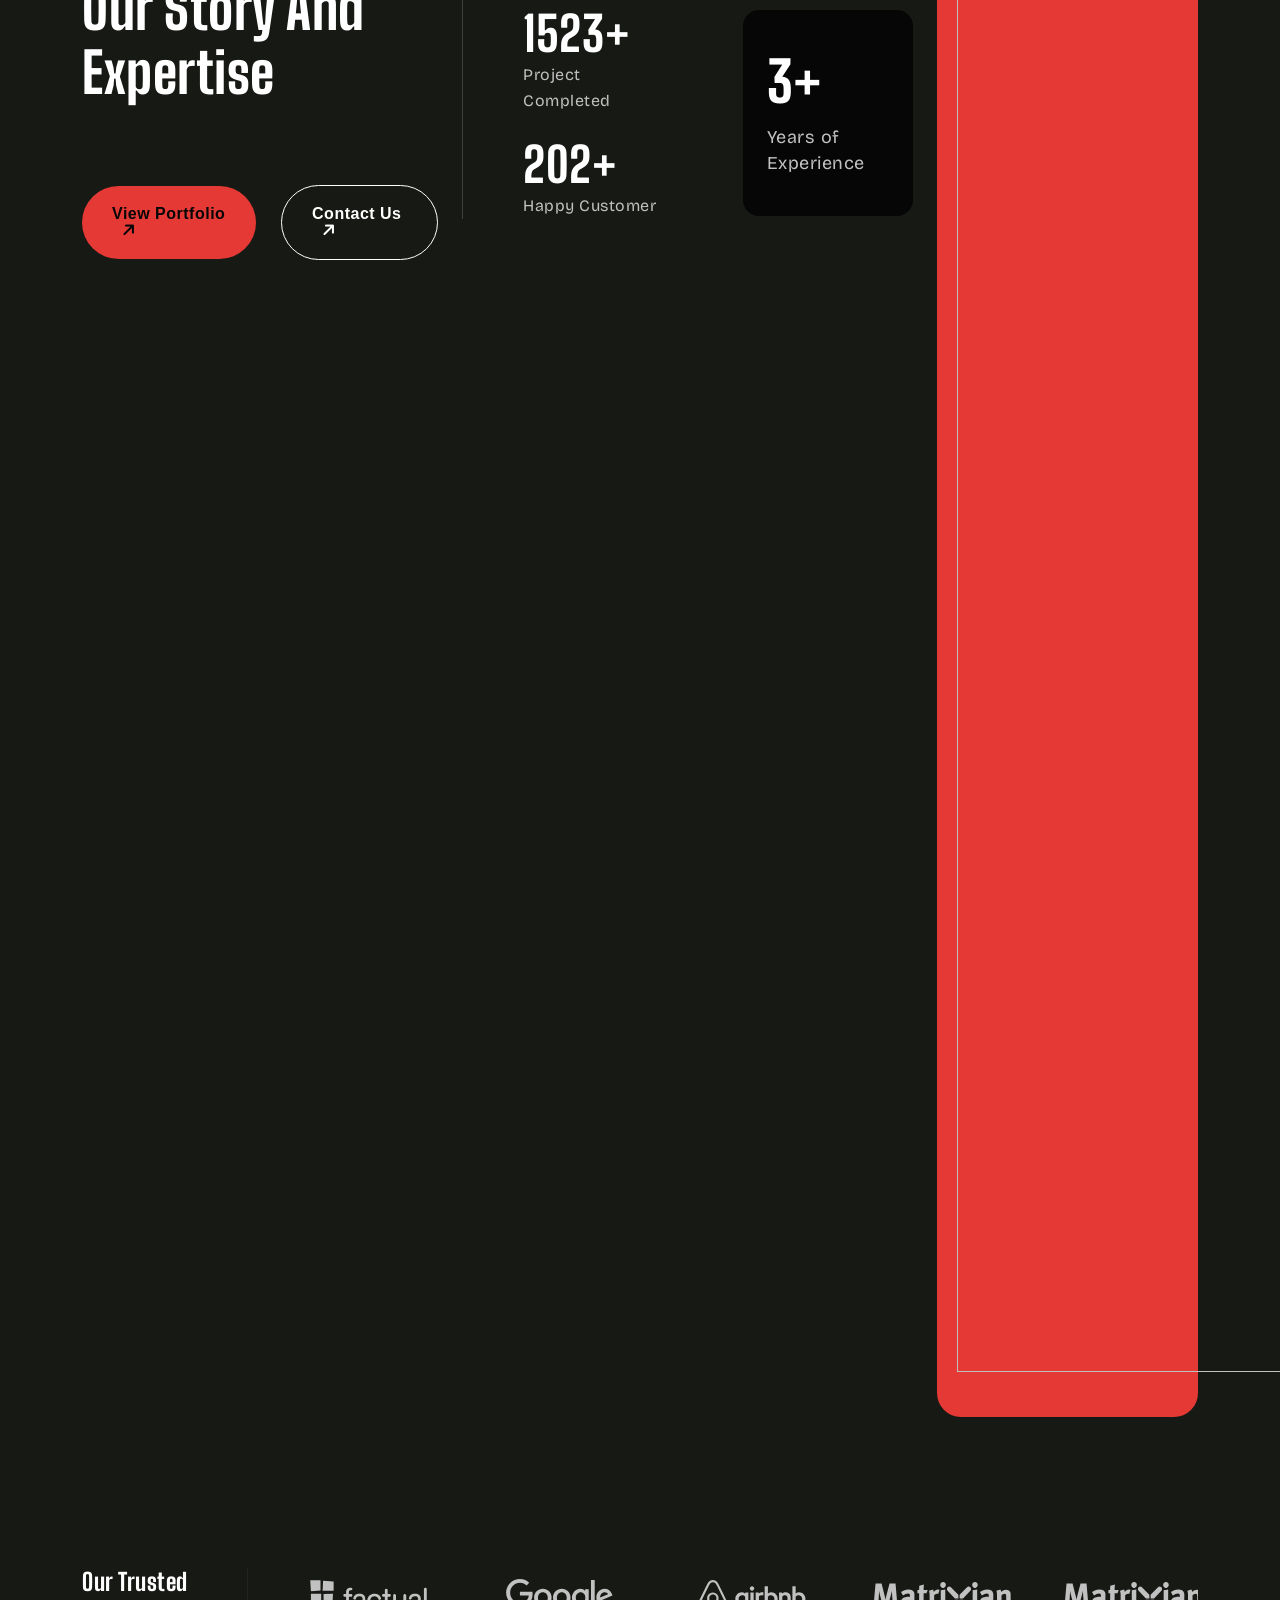
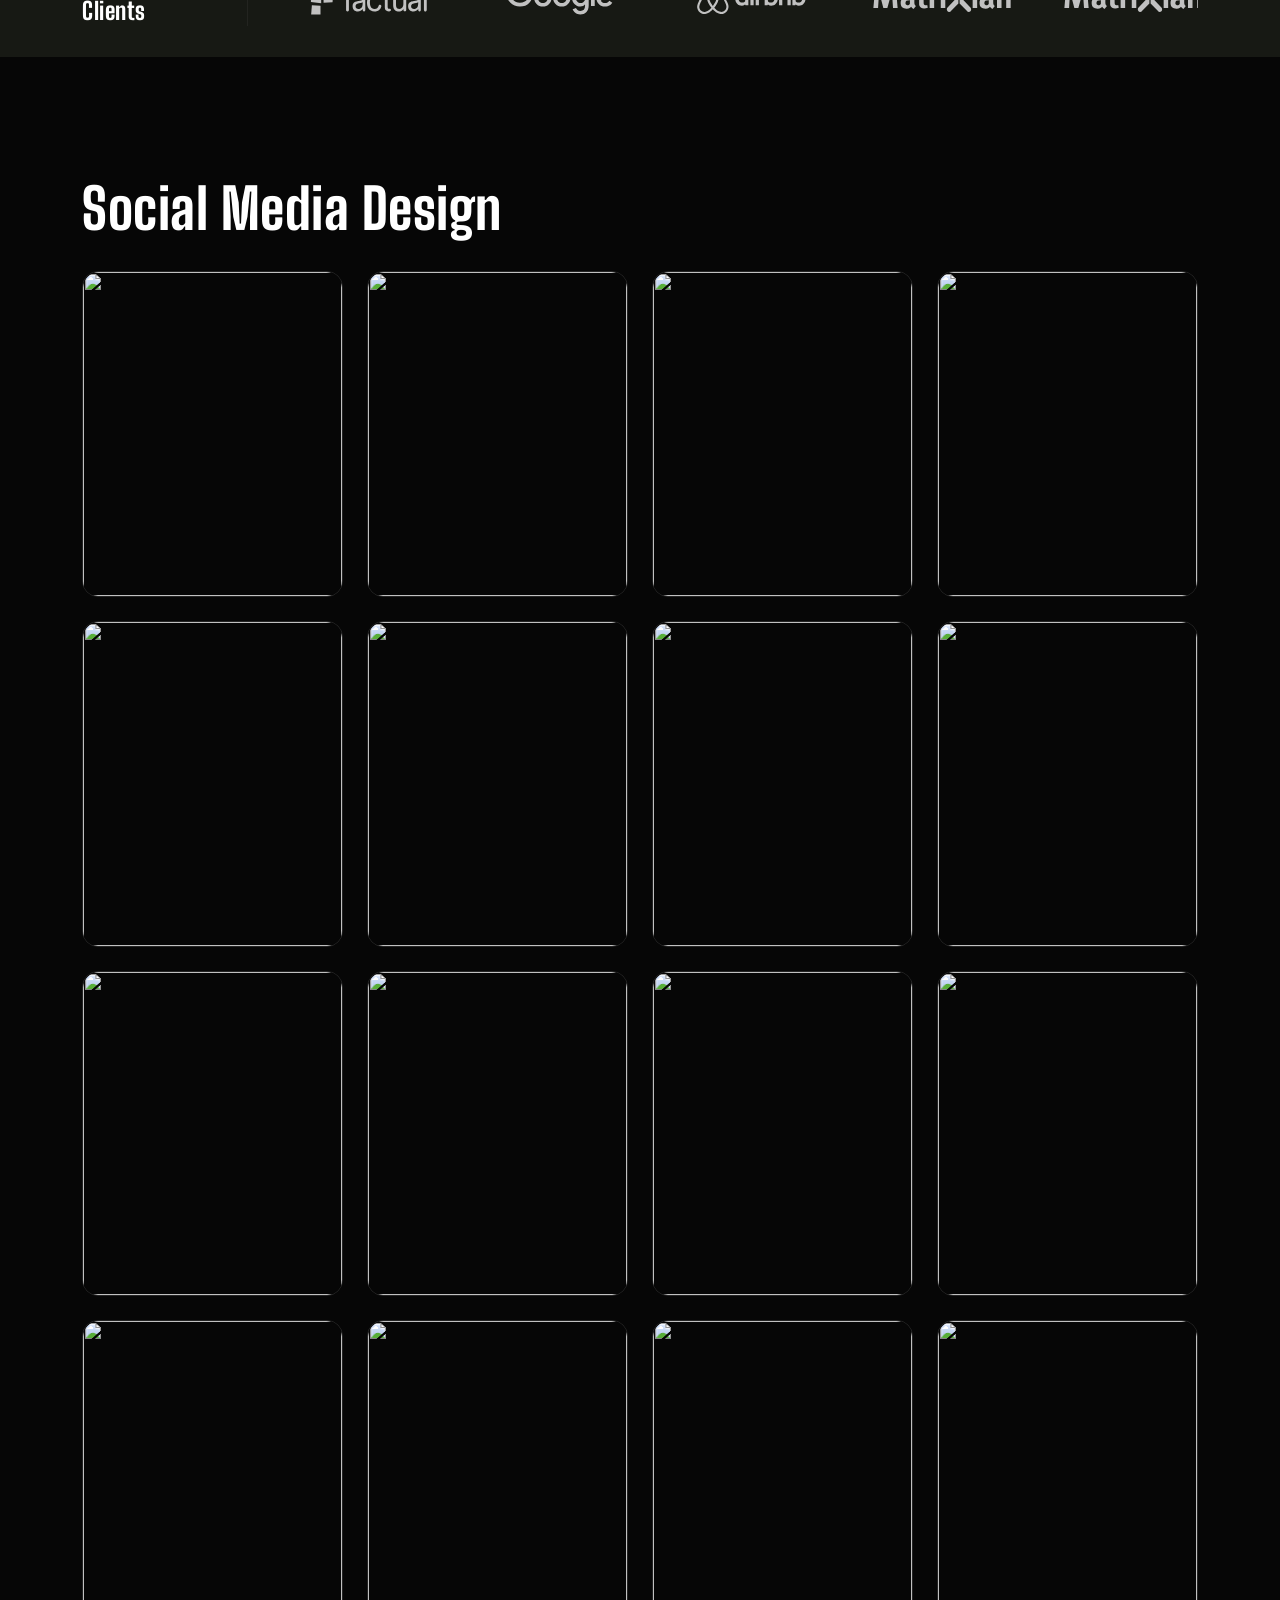
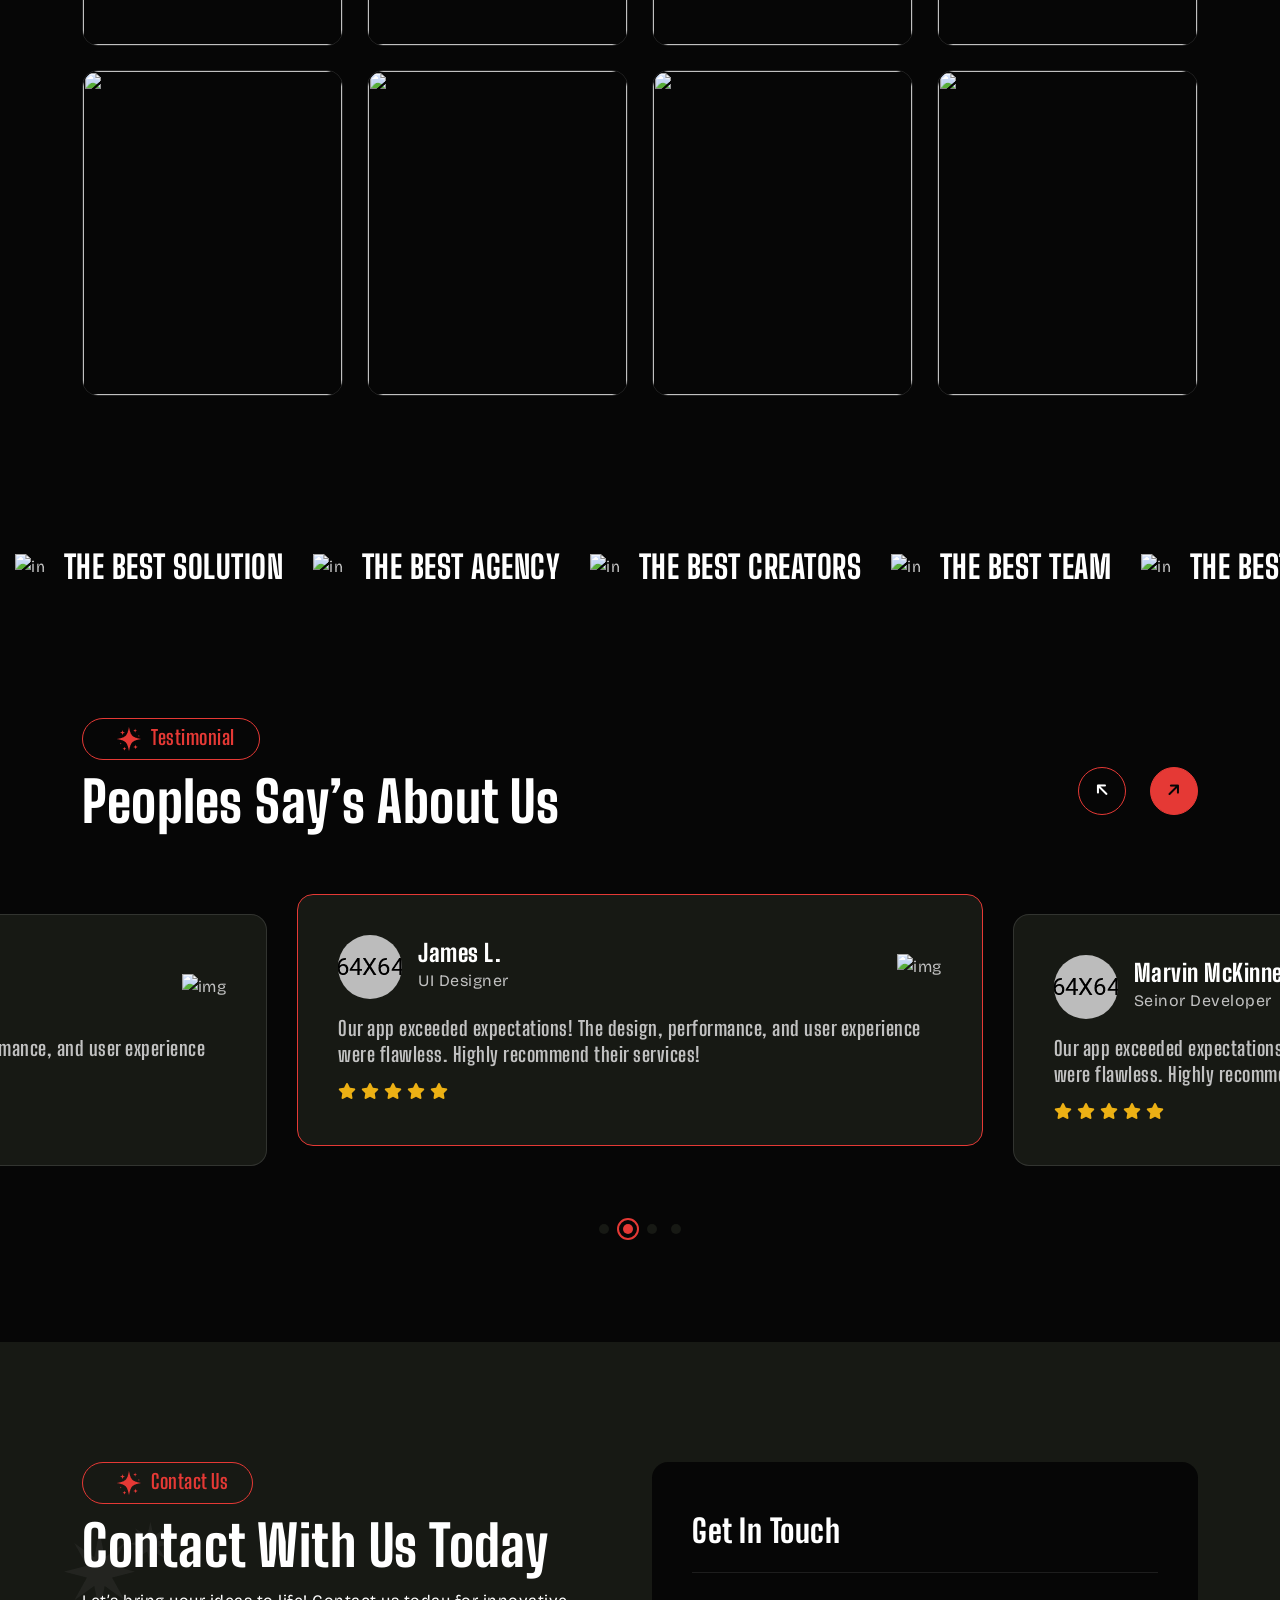
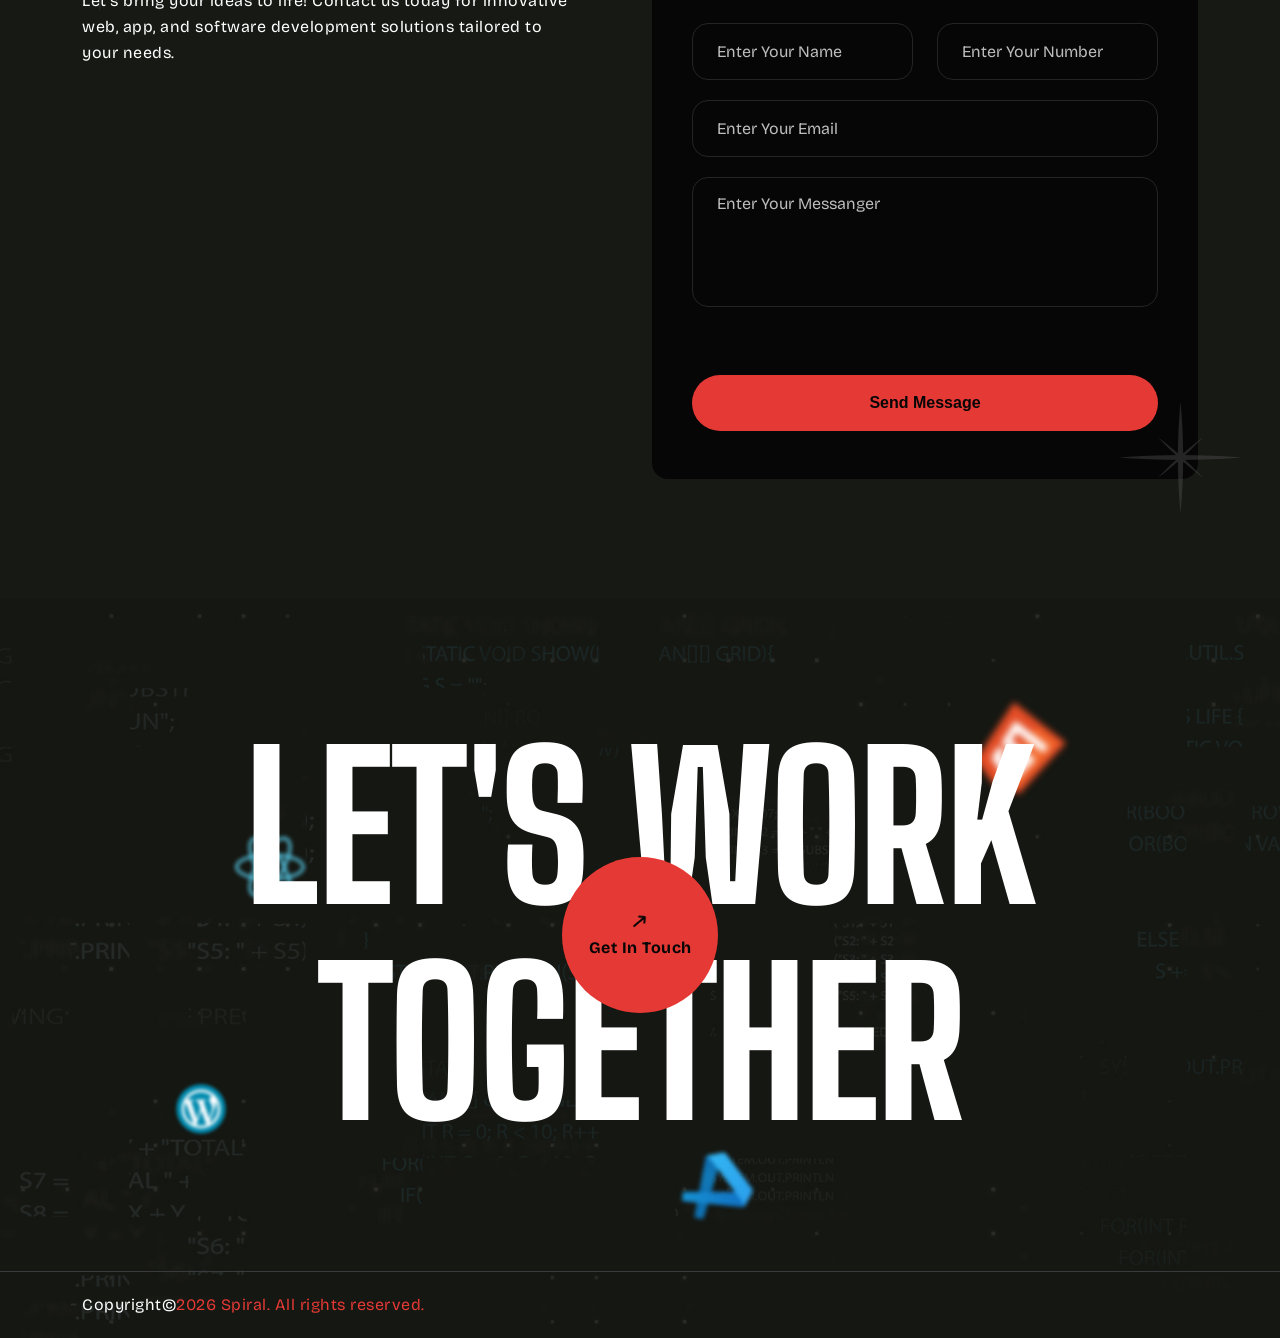
==== commit 7f97fd1a: "Update Home and Services pages" ====
--- a/index.html
+++ b/index.html
@@ -469,102 +469,102 @@
                 <!-- Replace each placeholder with an img-popup link and portrait image when the post is ready. -->
                 <div class="col">
                     <div class="project-items-2">
-                        <div class="image d-flex align-items-center justify-content-center"><img src="assets/img/about/soso.jpg" width="1122" height="1402" alt=""></div>
-                    </div>
-                </div>
-                <div class="col">
-                    <div class="project-items-2">
-                        <div class="image d-flex align-items-center justify-content-center"><img src="assets/img/portfolio-gallery/soso-04.png" width="1122" height="1402" alt=""></div>
-                    </div>
-                </div>
-                <div class="col">
-                    <div class="project-items-2">
-                        <div class="image d-flex align-items-center justify-content-center"><img src="assets/img/portfolio-gallery/soso-02.png" width="1122" height="1402" alt=""></div>
-                    </div>
-                </div>
-                <div class="col">
-                    <div class="project-items-2">
-                        <div class="image d-flex align-items-center justify-content-center"><img src="assets/img/portfolio-gallery/soso-03.jpg" width="1122" height="1402" alt=""></div>
-                    </div>
-                </div>
-                <div class="col">
-                    <div class="project-items-2">
-                        <div class="image d-flex align-items-center justify-content-center"><img src="assets/img/about/soso.jpg" width="1122" height="1402" alt=""></div>
-                    </div>
-                </div>
-                <div class="col">
-                    <div class="project-items-2">
-                        <div class="image d-flex align-items-center justify-content-center"><img src="assets/img/portfolio-gallery/soso-04.png" width="1122" height="1402" alt=""></div>
-                    </div>
-                </div>
-                <div class="col">
-                    <div class="project-items-2">
-                        <div class="image d-flex align-items-center justify-content-center"><img src="assets/img/portfolio-gallery/soso-02.png" width="1122" height="1402" alt=""></div>
-                    </div>
-                </div>
-                <div class="col">
-                    <div class="project-items-2">
-                        <div class="image d-flex align-items-center justify-content-center"><img src="assets/img/portfolio-gallery/soso-03.jpg" width="1122" height="1402" alt=""></div>
-                    </div>
-                </div>
-                <div class="col">
-                    <div class="project-items-2">
-                        <div class="image d-flex align-items-center justify-content-center"><img src="assets/img/about/soso.jpg" width="1122" height="1402" alt=""></div>
-                    </div>
-                </div>
-                <div class="col">
-                    <div class="project-items-2">
-                        <div class="image d-flex align-items-center justify-content-center"><img src="assets/img/portfolio-gallery/soso-04.png" width="1122" height="1402" alt=""></div>
-                    </div>
-                </div>
-                <div class="col">
-                    <div class="project-items-2">
-                        <div class="image d-flex align-items-center justify-content-center"><img src="assets/img/portfolio-gallery/soso-02.png" width="1122" height="1402" alt=""></div>
-                    </div>
-                </div>
-                <div class="col">
-                    <div class="project-items-2">
-                        <div class="image d-flex align-items-center justify-content-center"><img src="assets/img/portfolio-gallery/soso-03.jpg" width="1122" height="1402" alt=""></div>
-                    </div>
-                </div>
-                <div class="col">
-                    <div class="project-items-2">
-                        <div class="image d-flex align-items-center justify-content-center"><img src="assets/img/about/soso.jpg" width="1122" height="1402" alt=""></div>
-                    </div>
-                </div>
-                <div class="col">
-                    <div class="project-items-2">
-                        <div class="image d-flex align-items-center justify-content-center"><img src="assets/img/portfolio-gallery/soso-04.png" width="1122" height="1402" alt=""></div>
-                    </div>
-                </div>
-                <div class="col">
-                    <div class="project-items-2">
-                        <div class="image d-flex align-items-center justify-content-center"><img src="assets/img/portfolio-gallery/soso-02.png" width="1122" height="1402" alt=""></div>
-                    </div>
-                </div>
-                <div class="col">
-                    <div class="project-items-2">
-                        <div class="image d-flex align-items-center justify-content-center"><img src="assets/img/portfolio-gallery/soso-03.jpg" width="1122" height="1402" alt=""></div>
-                    </div>
-                </div>
-                <div class="col">
-                    <div class="project-items-2">
-                        <div class="image d-flex align-items-center justify-content-center"><img src="assets/img/about/soso.jpg" width="1122" height="1402" alt=""></div>
-                    </div>
-                </div>
-                <div class="col">
-                    <div class="project-items-2">
-                        <div class="image d-flex align-items-center justify-content-center"><img src="assets/img/portfolio-gallery/soso-04.png" width="1122" height="1402" alt=""></div>
-                    </div>
-                </div>
-                <div class="col">
-                    <div class="project-items-2">
-                        <div class="image d-flex align-items-center justify-content-center"><img src="assets/img/portfolio-gallery/soso-02.png" width="1122" height="1402" alt=""></div>
-                    </div>
-                </div>
-                <div class="col">
-                    <div class="project-items-2">
-                        <div class="image d-flex align-items-center justify-content-center"><img src="assets/img/portfolio-gallery/soso-03.jpg" width="1122" height="1402" alt=""></div>
+                        <div class="image d-flex align-items-center justify-content-center"><img src="assets/img/about/soso.svg" width="1122" height="1402" alt=""></div>
+                    </div>
+                </div>
+                <div class="col">
+                    <div class="project-items-2">
+                        <div class="image d-flex align-items-center justify-content-center"><img src="assets/img/portfolio-gallery/soso-04.svg" width="1122" height="1402" alt=""></div>
+                    </div>
+                </div>
+                <div class="col">
+                    <div class="project-items-2">
+                        <div class="image d-flex align-items-center justify-content-center"><img src="assets/img/portfolio-gallery/soso-02.svg" width="1122" height="1402" alt=""></div>
+                    </div>
+                </div>
+                <div class="col">
+                    <div class="project-items-2">
+                        <div class="image d-flex align-items-center justify-content-center"><img src="assets/img/portfolio-gallery/soso-03.svg" width="1122" height="1402" alt=""></div>
+                    </div>
+                </div>
+                <div class="col">
+                    <div class="project-items-2">
+                        <div class="image d-flex align-items-center justify-content-center"><img src="assets/img/about/soso.svg" width="1122" height="1402" alt=""></div>
+                    </div>
+                </div>
+                <div class="col">
+                    <div class="project-items-2">
+                        <div class="image d-flex align-items-center justify-content-center"><img src="assets/img/portfolio-gallery/soso-04.svg" width="1122" height="1402" alt=""></div>
+                    </div>
+                </div>
+                <div class="col">
+                    <div class="project-items-2">
+                        <div class="image d-flex align-items-center justify-content-center"><img src="assets/img/portfolio-gallery/soso-02.svg" width="1122" height="1402" alt=""></div>
+                    </div>
+                </div>
+                <div class="col">
+                    <div class="project-items-2">
+                        <div class="image d-flex align-items-center justify-content-center"><img src="assets/img/portfolio-gallery/soso-03.svg" width="1122" height="1402" alt=""></div>
+                    </div>
+                </div>
+                <div class="col">
+                    <div class="project-items-2">
+                        <div class="image d-flex align-items-center justify-content-center"><img src="assets/img/about/soso.svg" width="1122" height="1402" alt=""></div>
+                    </div>
+                </div>
+                <div class="col">
+                    <div class="project-items-2">
+                        <div class="image d-flex align-items-center justify-content-center"><img src="assets/img/portfolio-gallery/soso-04.svg" width="1122" height="1402" alt=""></div>
+                    </div>
+                </div>
+                <div class="col">
+                    <div class="project-items-2">
+                        <div class="image d-flex align-items-center justify-content-center"><img src="assets/img/portfolio-gallery/soso-02.svg" width="1122" height="1402" alt=""></div>
+                    </div>
+                </div>
+                <div class="col">
+                    <div class="project-items-2">
+                        <div class="image d-flex align-items-center justify-content-center"><img src="assets/img/portfolio-gallery/soso-03.svg" width="1122" height="1402" alt=""></div>
+                    </div>
+                </div>
+                <div class="col">
+                    <div class="project-items-2">
+                        <div class="image d-flex align-items-center justify-content-center"><img src="assets/img/about/soso.svg" width="1122" height="1402" alt=""></div>
+                    </div>
+                </div>
+                <div class="col">
+                    <div class="project-items-2">
+                        <div class="image d-flex align-items-center justify-content-center"><img src="assets/img/portfolio-gallery/soso-04.svg" width="1122" height="1402" alt=""></div>
+                    </div>
+                </div>
+                <div class="col">
+                    <div class="project-items-2">
+                        <div class="image d-flex align-items-center justify-content-center"><img src="assets/img/portfolio-gallery/soso-02.svg" width="1122" height="1402" alt=""></div>
+                    </div>
+                </div>
+                <div class="col">
+                    <div class="project-items-2">
+                        <div class="image d-flex align-items-center justify-content-center"><img src="assets/img/portfolio-gallery/soso-03.svg" width="1122" height="1402" alt=""></div>
+                    </div>
+                </div>
+                <div class="col">
+                    <div class="project-items-2">
+                        <div class="image d-flex align-items-center justify-content-center"><img src="assets/img/about/soso.svg" width="1122" height="1402" alt=""></div>
+                    </div>
+                </div>
+                <div class="col">
+                    <div class="project-items-2">
+                        <div class="image d-flex align-items-center justify-content-center"><img src="assets/img/portfolio-gallery/soso-04.svg" width="1122" height="1402" alt=""></div>
+                    </div>
+                </div>
+                <div class="col">
+                    <div class="project-items-2">
+                        <div class="image d-flex align-items-center justify-content-center"><img src="assets/img/portfolio-gallery/soso-02.svg" width="1122" height="1402" alt=""></div>
+                    </div>
+                </div>
+                <div class="col">
+                    <div class="project-items-2">
+                        <div class="image d-flex align-items-center justify-content-center"><img src="assets/img/portfolio-gallery/soso-03.svg" width="1122" height="1402" alt=""></div>
                     </div>
                 </div>
                 
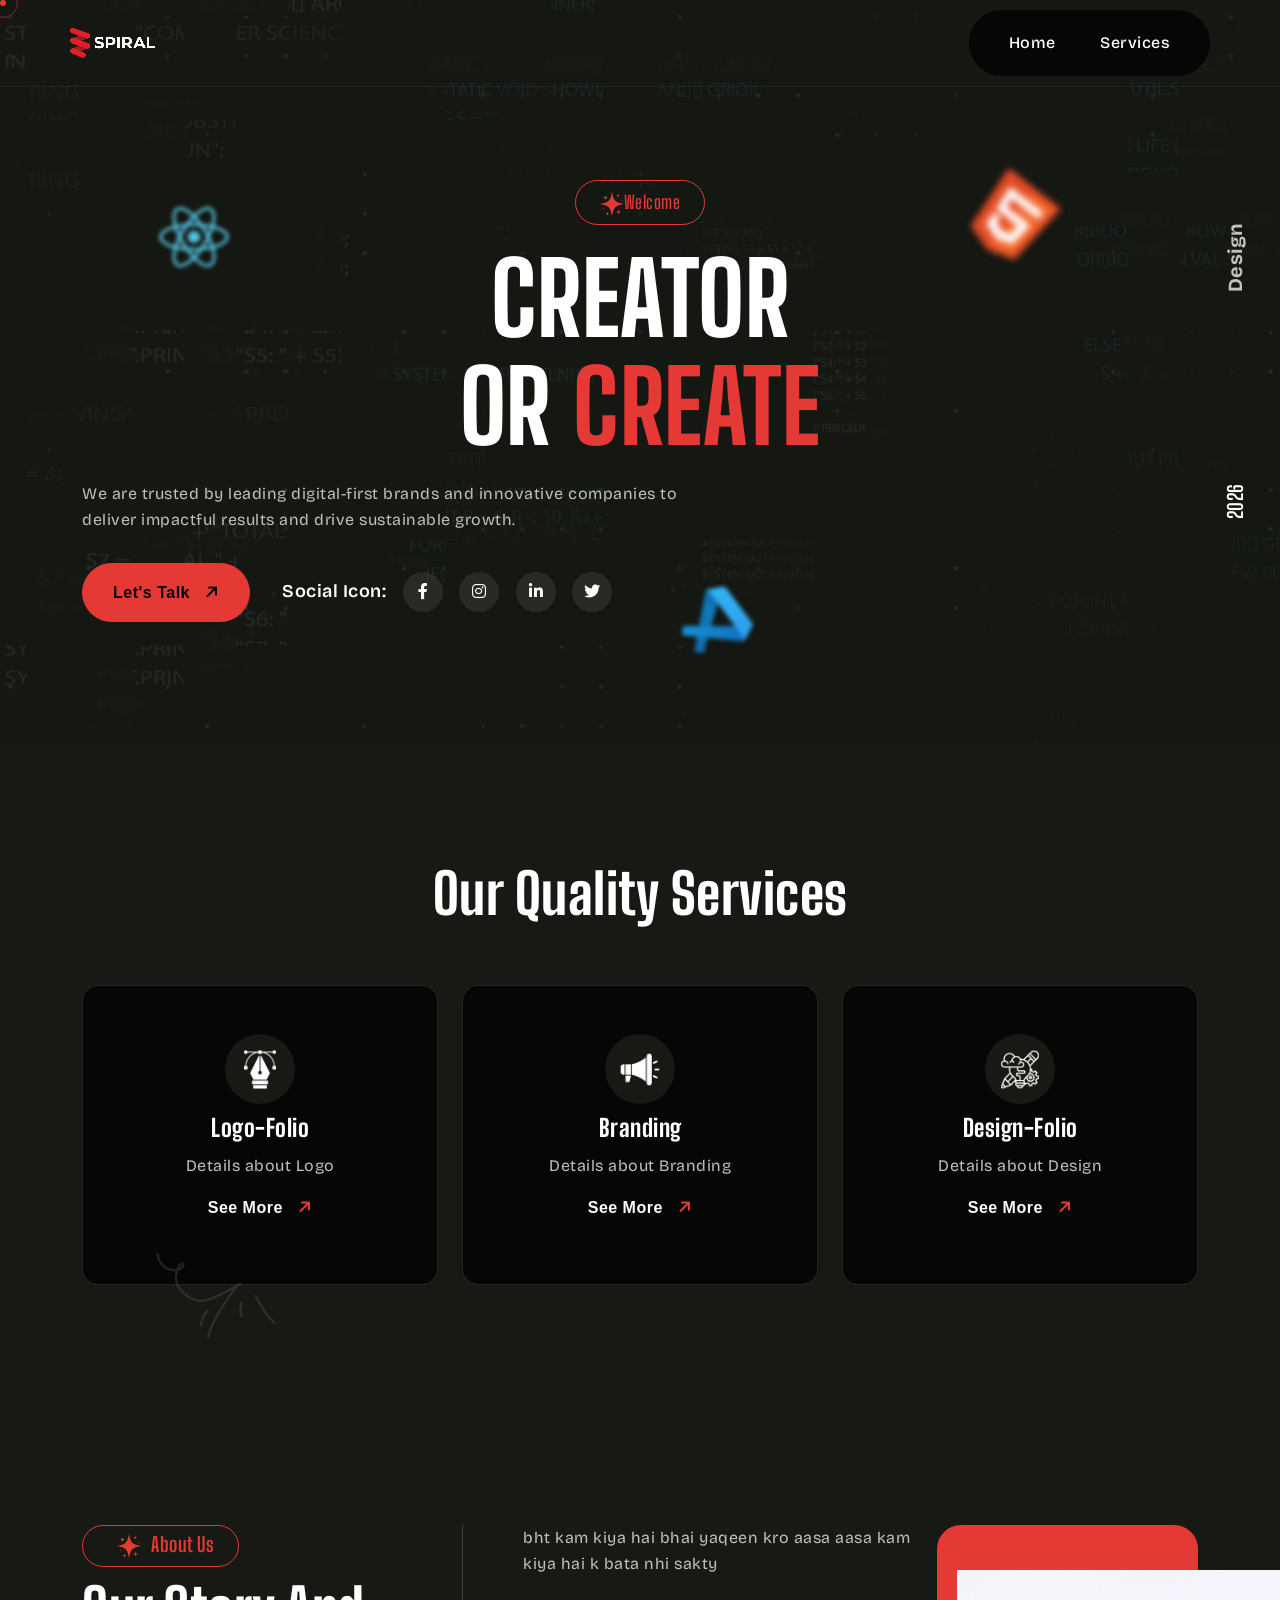
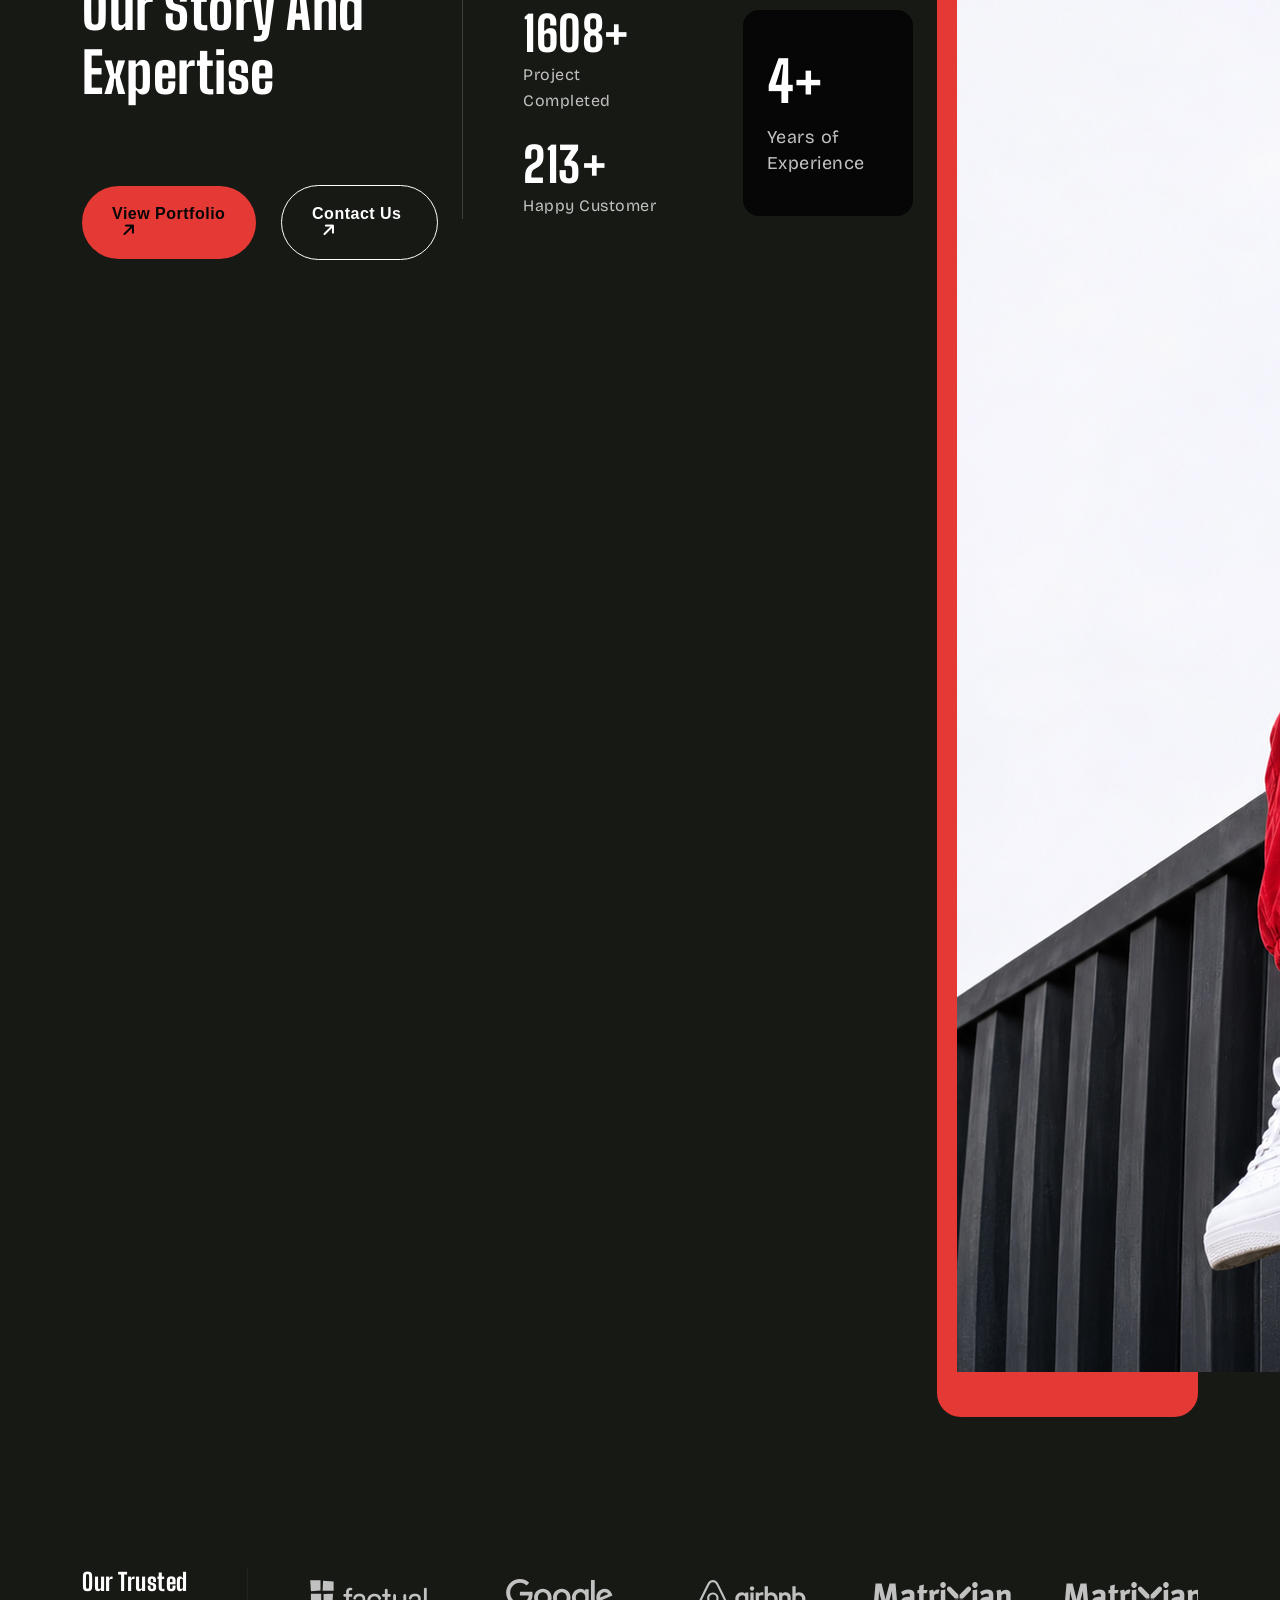
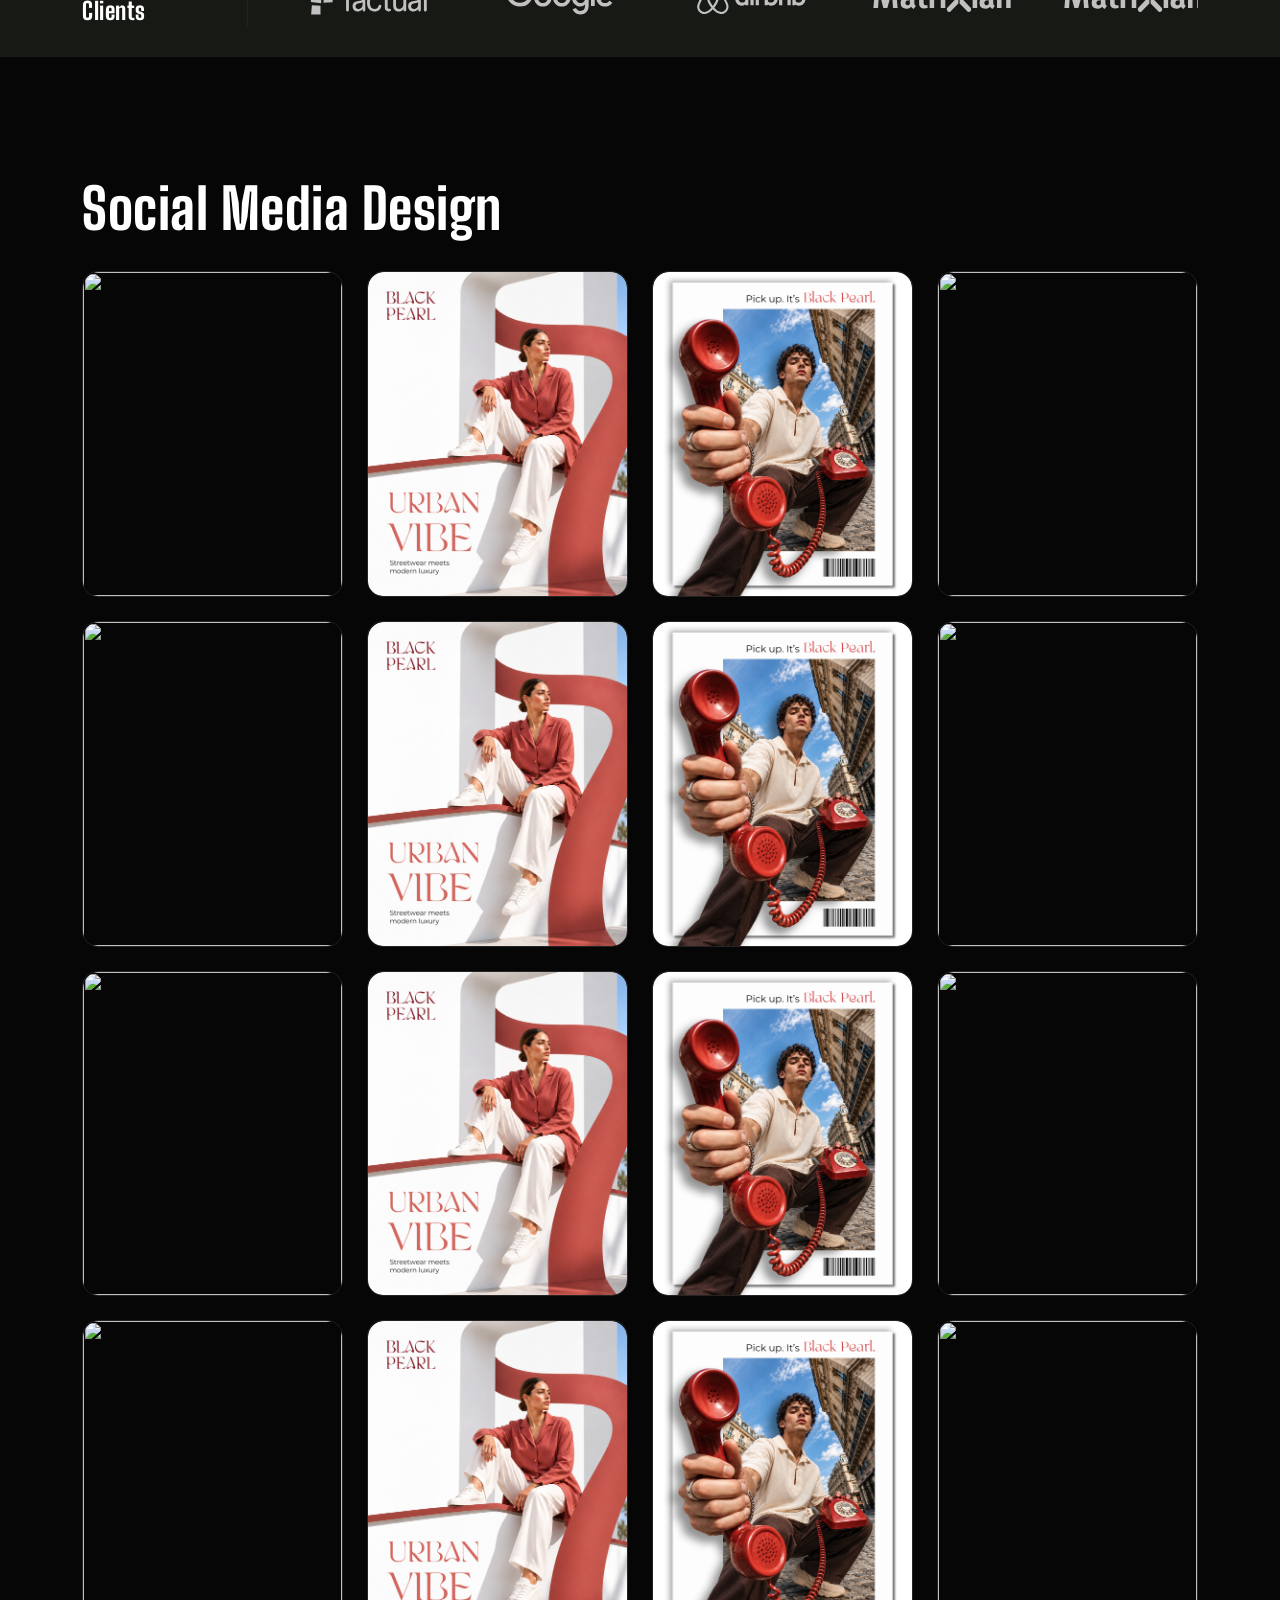
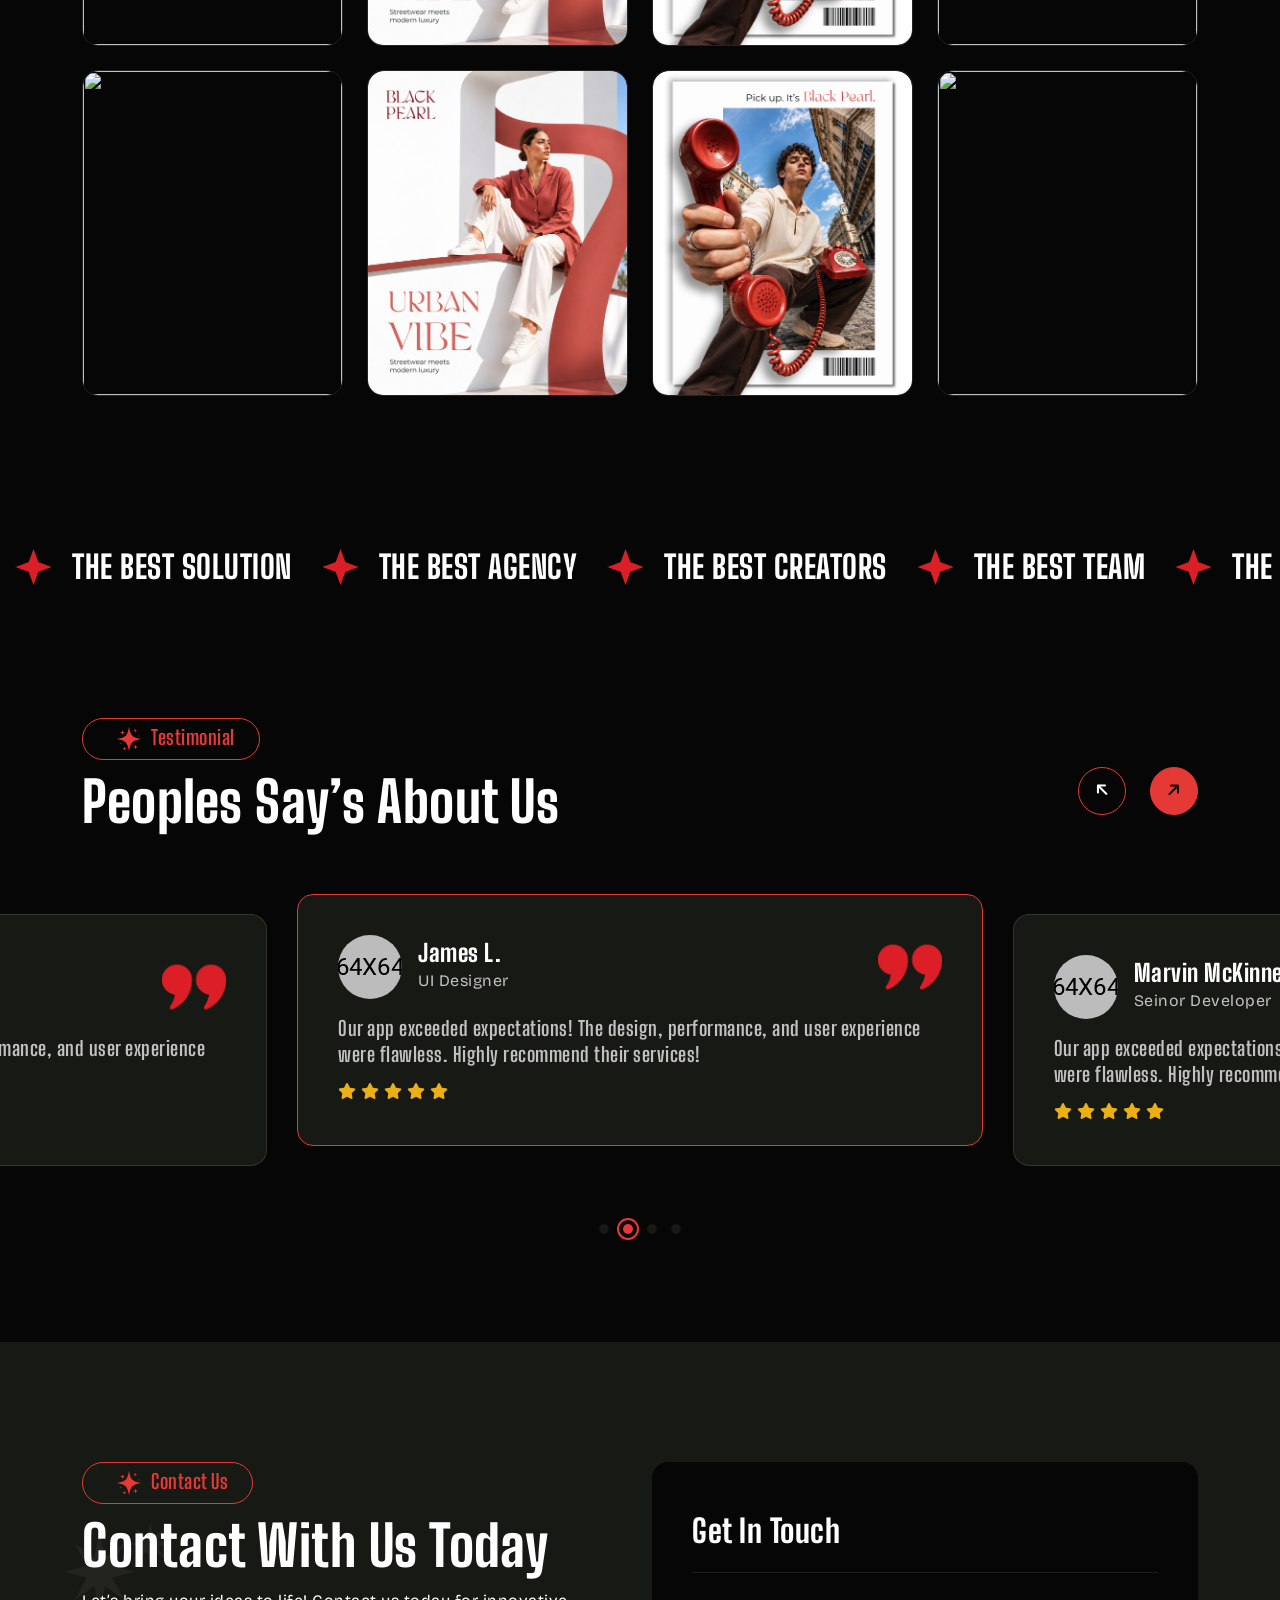
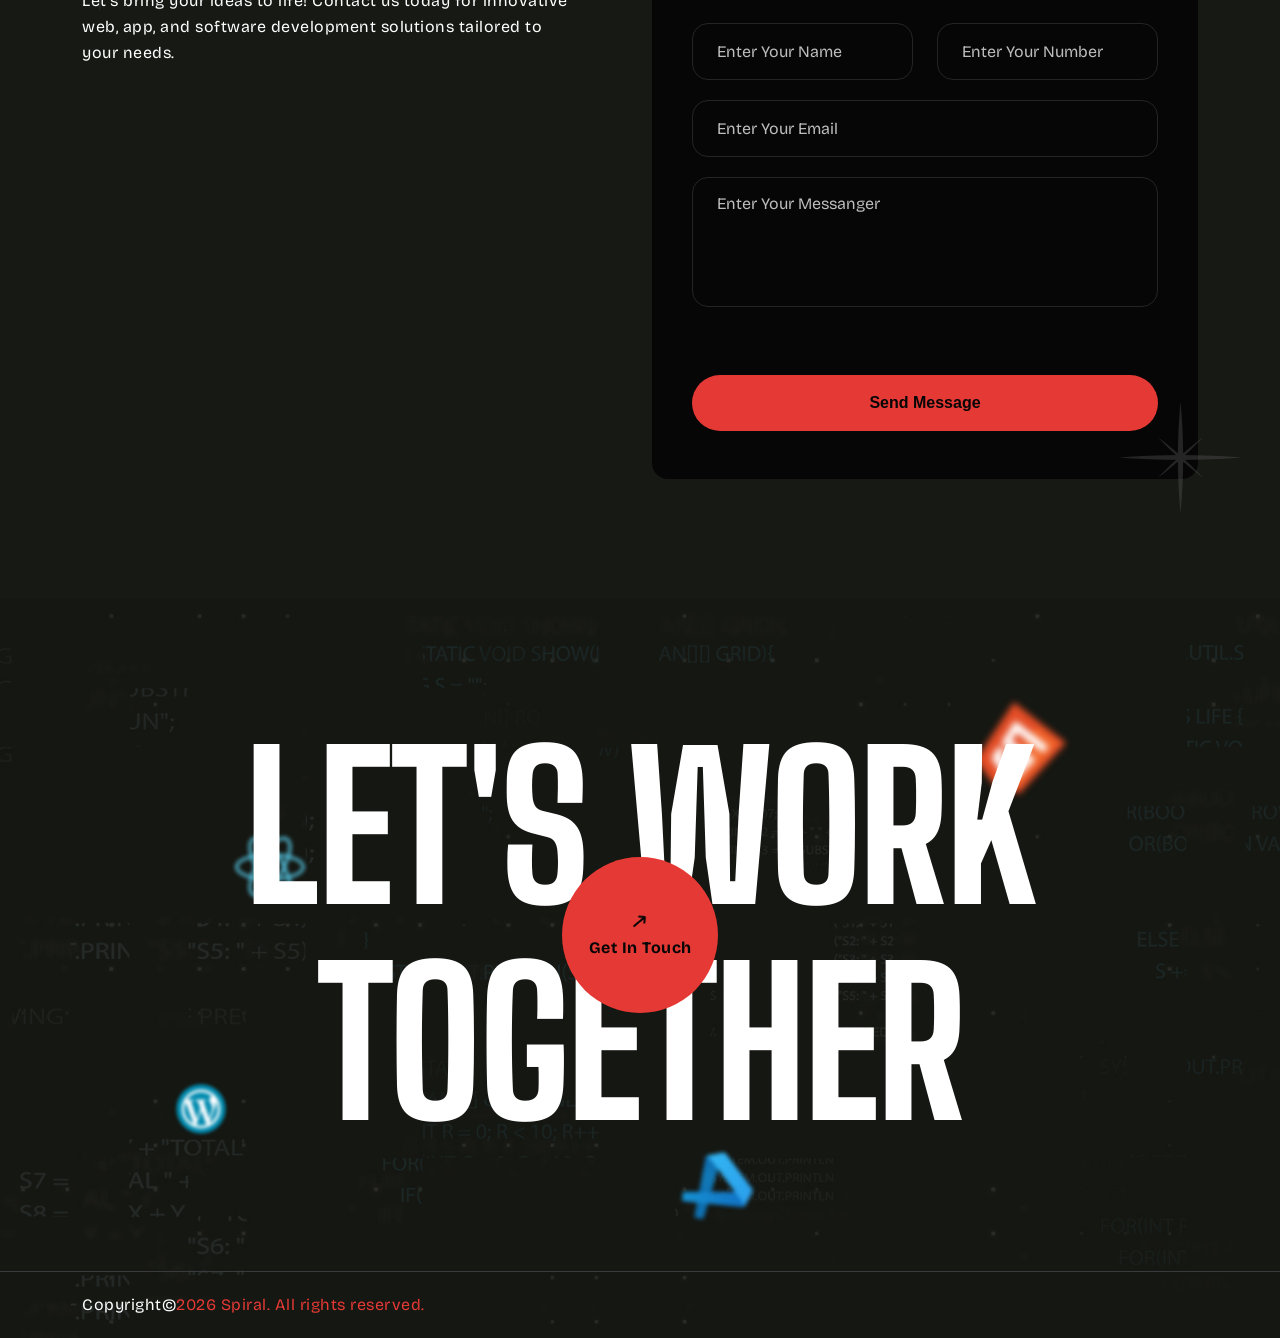
==== commit 12493936: "Fix image paths and publish assets" ====
--- a/index.html
+++ b/index.html
@@ -469,102 +469,102 @@
                 <!-- Replace each placeholder with an img-popup link and portrait image when the post is ready. -->
                 <div class="col">
                     <div class="project-items-2">
-                        <div class="image d-flex align-items-center justify-content-center"><img src="assets/img/about/soso.svg" width="1122" height="1402" alt=""></div>
-                    </div>
-                </div>
-                <div class="col">
-                    <div class="project-items-2">
-                        <div class="image d-flex align-items-center justify-content-center"><img src="assets/img/portfolio-gallery/soso-04.svg" width="1122" height="1402" alt=""></div>
-                    </div>
-                </div>
-                <div class="col">
-                    <div class="project-items-2">
-                        <div class="image d-flex align-items-center justify-content-center"><img src="assets/img/portfolio-gallery/soso-02.svg" width="1122" height="1402" alt=""></div>
-                    </div>
-                </div>
-                <div class="col">
-                    <div class="project-items-2">
-                        <div class="image d-flex align-items-center justify-content-center"><img src="assets/img/portfolio-gallery/soso-03.svg" width="1122" height="1402" alt=""></div>
-                    </div>
-                </div>
-                <div class="col">
-                    <div class="project-items-2">
-                        <div class="image d-flex align-items-center justify-content-center"><img src="assets/img/about/soso.svg" width="1122" height="1402" alt=""></div>
-                    </div>
-                </div>
-                <div class="col">
-                    <div class="project-items-2">
-                        <div class="image d-flex align-items-center justify-content-center"><img src="assets/img/portfolio-gallery/soso-04.svg" width="1122" height="1402" alt=""></div>
-                    </div>
-                </div>
-                <div class="col">
-                    <div class="project-items-2">
-                        <div class="image d-flex align-items-center justify-content-center"><img src="assets/img/portfolio-gallery/soso-02.svg" width="1122" height="1402" alt=""></div>
-                    </div>
-                </div>
-                <div class="col">
-                    <div class="project-items-2">
-                        <div class="image d-flex align-items-center justify-content-center"><img src="assets/img/portfolio-gallery/soso-03.svg" width="1122" height="1402" alt=""></div>
-                    </div>
-                </div>
-                <div class="col">
-                    <div class="project-items-2">
-                        <div class="image d-flex align-items-center justify-content-center"><img src="assets/img/about/soso.svg" width="1122" height="1402" alt=""></div>
-                    </div>
-                </div>
-                <div class="col">
-                    <div class="project-items-2">
-                        <div class="image d-flex align-items-center justify-content-center"><img src="assets/img/portfolio-gallery/soso-04.svg" width="1122" height="1402" alt=""></div>
-                    </div>
-                </div>
-                <div class="col">
-                    <div class="project-items-2">
-                        <div class="image d-flex align-items-center justify-content-center"><img src="assets/img/portfolio-gallery/soso-02.svg" width="1122" height="1402" alt=""></div>
-                    </div>
-                </div>
-                <div class="col">
-                    <div class="project-items-2">
-                        <div class="image d-flex align-items-center justify-content-center"><img src="assets/img/portfolio-gallery/soso-03.svg" width="1122" height="1402" alt=""></div>
-                    </div>
-                </div>
-                <div class="col">
-                    <div class="project-items-2">
-                        <div class="image d-flex align-items-center justify-content-center"><img src="assets/img/about/soso.svg" width="1122" height="1402" alt=""></div>
-                    </div>
-                </div>
-                <div class="col">
-                    <div class="project-items-2">
-                        <div class="image d-flex align-items-center justify-content-center"><img src="assets/img/portfolio-gallery/soso-04.svg" width="1122" height="1402" alt=""></div>
-                    </div>
-                </div>
-                <div class="col">
-                    <div class="project-items-2">
-                        <div class="image d-flex align-items-center justify-content-center"><img src="assets/img/portfolio-gallery/soso-02.svg" width="1122" height="1402" alt=""></div>
-                    </div>
-                </div>
-                <div class="col">
-                    <div class="project-items-2">
-                        <div class="image d-flex align-items-center justify-content-center"><img src="assets/img/portfolio-gallery/soso-03.svg" width="1122" height="1402" alt=""></div>
-                    </div>
-                </div>
-                <div class="col">
-                    <div class="project-items-2">
-                        <div class="image d-flex align-items-center justify-content-center"><img src="assets/img/about/soso.svg" width="1122" height="1402" alt=""></div>
-                    </div>
-                </div>
-                <div class="col">
-                    <div class="project-items-2">
-                        <div class="image d-flex align-items-center justify-content-center"><img src="assets/img/portfolio-gallery/soso-04.svg" width="1122" height="1402" alt=""></div>
-                    </div>
-                </div>
-                <div class="col">
-                    <div class="project-items-2">
-                        <div class="image d-flex align-items-center justify-content-center"><img src="assets/img/portfolio-gallery/soso-02.svg" width="1122" height="1402" alt=""></div>
-                    </div>
-                </div>
-                <div class="col">
-                    <div class="project-items-2">
-                        <div class="image d-flex align-items-center justify-content-center"><img src="assets/img/portfolio-gallery/soso-03.svg" width="1122" height="1402" alt=""></div>
+                        <div class="image d-flex align-items-center justify-content-center"><img src="assets/img/about/soso.png" width="1122" height="1402" alt=""></div>
+                    </div>
+                </div>
+                <div class="col">
+                    <div class="project-items-2">
+                        <div class="image d-flex align-items-center justify-content-center"><img src="assets/img/portfolio-gallery/soso-04.png" width="1122" height="1402" alt=""></div>
+                    </div>
+                </div>
+                <div class="col">
+                    <div class="project-items-2">
+                        <div class="image d-flex align-items-center justify-content-center"><img src="assets/img/portfolio-gallery/soso-02.png" width="1122" height="1402" alt=""></div>
+                    </div>
+                </div>
+                <div class="col">
+                    <div class="project-items-2">
+                        <div class="image d-flex align-items-center justify-content-center"><img src="assets/img/portfolio-gallery/soso-03.png" width="1122" height="1402" alt=""></div>
+                    </div>
+                </div>
+                <div class="col">
+                    <div class="project-items-2">
+                        <div class="image d-flex align-items-center justify-content-center"><img src="assets/img/about/soso.png" width="1122" height="1402" alt=""></div>
+                    </div>
+                </div>
+                <div class="col">
+                    <div class="project-items-2">
+                        <div class="image d-flex align-items-center justify-content-center"><img src="assets/img/portfolio-gallery/soso-04.png" width="1122" height="1402" alt=""></div>
+                    </div>
+                </div>
+                <div class="col">
+                    <div class="project-items-2">
+                        <div class="image d-flex align-items-center justify-content-center"><img src="assets/img/portfolio-gallery/soso-02.png" width="1122" height="1402" alt=""></div>
+                    </div>
+                </div>
+                <div class="col">
+                    <div class="project-items-2">
+                        <div class="image d-flex align-items-center justify-content-center"><img src="assets/img/portfolio-gallery/soso-03.png" width="1122" height="1402" alt=""></div>
+                    </div>
+                </div>
+                <div class="col">
+                    <div class="project-items-2">
+                        <div class="image d-flex align-items-center justify-content-center"><img src="assets/img/about/soso.png" width="1122" height="1402" alt=""></div>
+                    </div>
+                </div>
+                <div class="col">
+                    <div class="project-items-2">
+                        <div class="image d-flex align-items-center justify-content-center"><img src="assets/img/portfolio-gallery/soso-04.png" width="1122" height="1402" alt=""></div>
+                    </div>
+                </div>
+                <div class="col">
+                    <div class="project-items-2">
+                        <div class="image d-flex align-items-center justify-content-center"><img src="assets/img/portfolio-gallery/soso-02.png" width="1122" height="1402" alt=""></div>
+                    </div>
+                </div>
+                <div class="col">
+                    <div class="project-items-2">
+                        <div class="image d-flex align-items-center justify-content-center"><img src="assets/img/portfolio-gallery/soso-03.png" width="1122" height="1402" alt=""></div>
+                    </div>
+                </div>
+                <div class="col">
+                    <div class="project-items-2">
+                        <div class="image d-flex align-items-center justify-content-center"><img src="assets/img/about/soso.png" width="1122" height="1402" alt=""></div>
+                    </div>
+                </div>
+                <div class="col">
+                    <div class="project-items-2">
+                        <div class="image d-flex align-items-center justify-content-center"><img src="assets/img/portfolio-gallery/soso-04.png" width="1122" height="1402" alt=""></div>
+                    </div>
+                </div>
+                <div class="col">
+                    <div class="project-items-2">
+                        <div class="image d-flex align-items-center justify-content-center"><img src="assets/img/portfolio-gallery/soso-02.png" width="1122" height="1402" alt=""></div>
+                    </div>
+                </div>
+                <div class="col">
+                    <div class="project-items-2">
+                        <div class="image d-flex align-items-center justify-content-center"><img src="assets/img/portfolio-gallery/soso-03.png" width="1122" height="1402" alt=""></div>
+                    </div>
+                </div>
+                <div class="col">
+                    <div class="project-items-2">
+                        <div class="image d-flex align-items-center justify-content-center"><img src="assets/img/about/soso.png" width="1122" height="1402" alt=""></div>
+                    </div>
+                </div>
+                <div class="col">
+                    <div class="project-items-2">
+                        <div class="image d-flex align-items-center justify-content-center"><img src="assets/img/portfolio-gallery/soso-04.png" width="1122" height="1402" alt=""></div>
+                    </div>
+                </div>
+                <div class="col">
+                    <div class="project-items-2">
+                        <div class="image d-flex align-items-center justify-content-center"><img src="assets/img/portfolio-gallery/soso-02.png" width="1122" height="1402" alt=""></div>
+                    </div>
+                </div>
+                <div class="col">
+                    <div class="project-items-2">
+                        <div class="image d-flex align-items-center justify-content-center"><img src="assets/img/portfolio-gallery/soso-03.png" width="1122" height="1402" alt=""></div>
                     </div>
                 </div>
                 
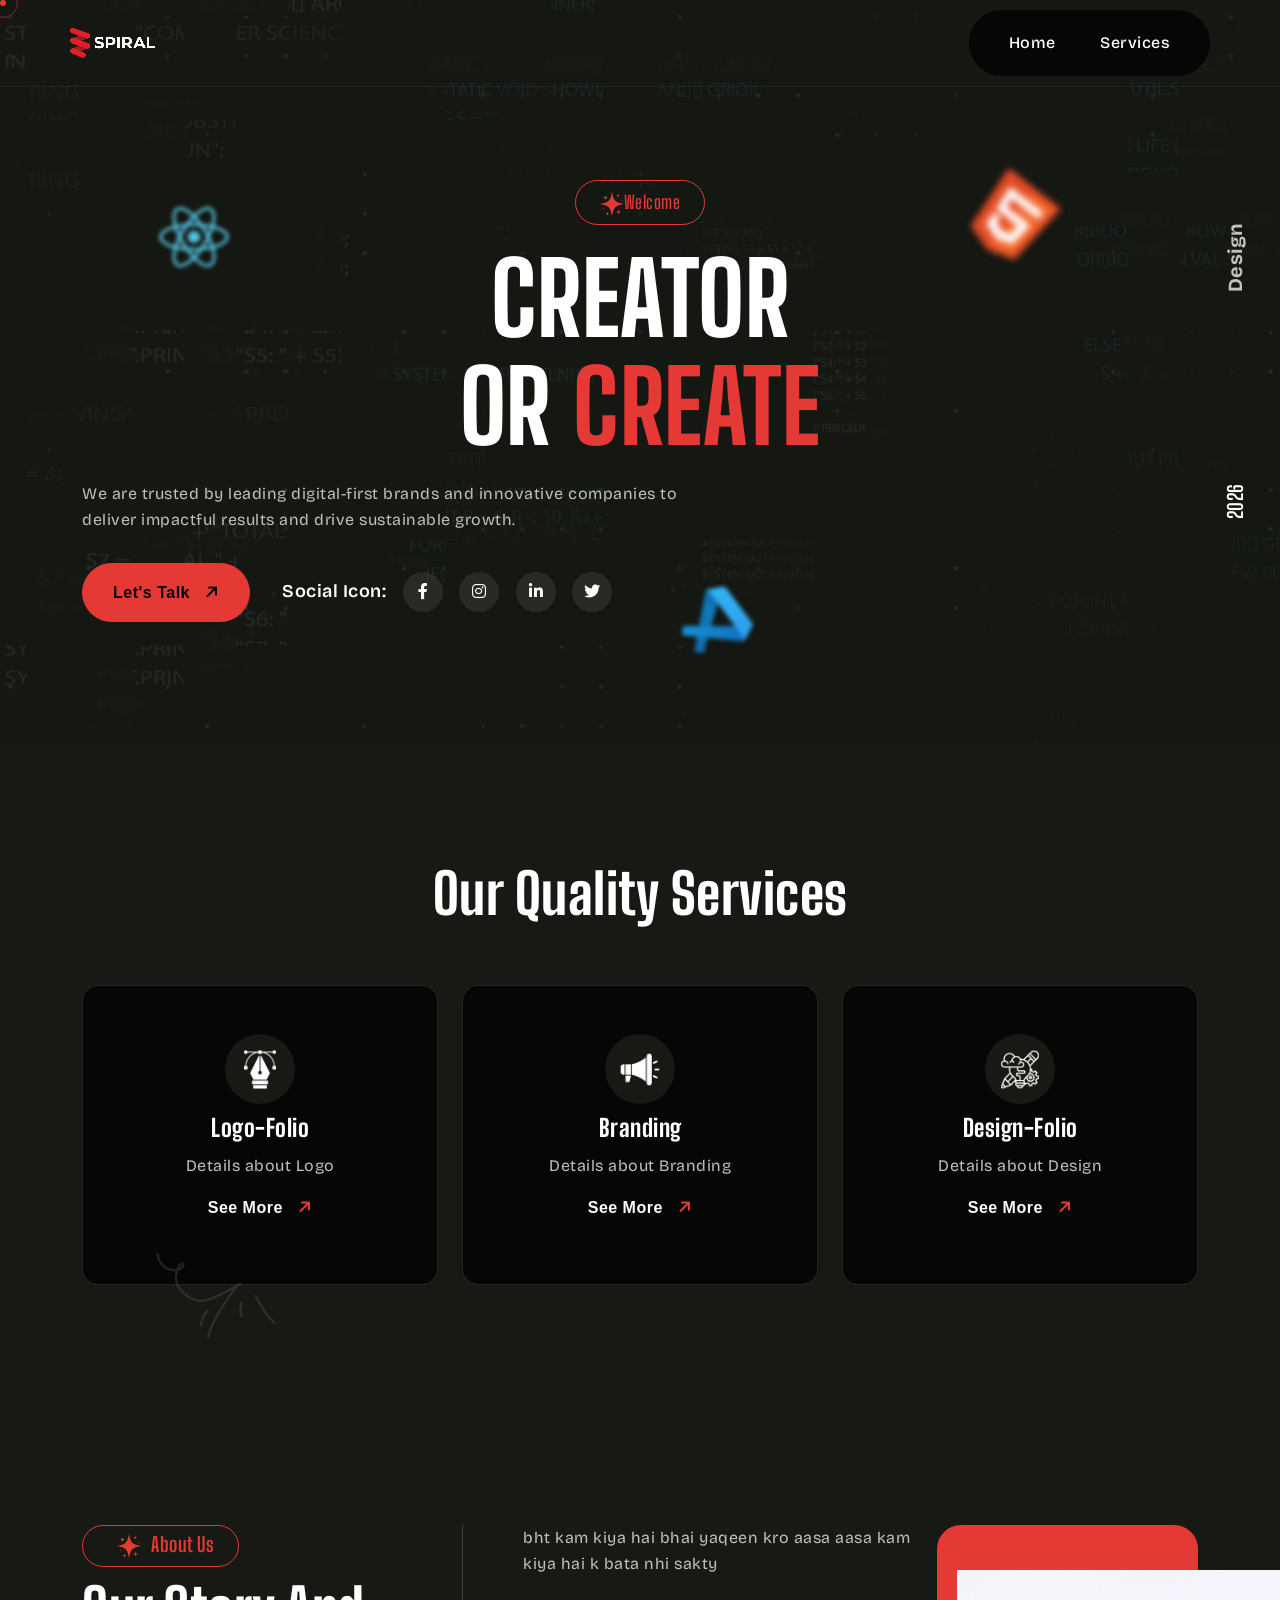
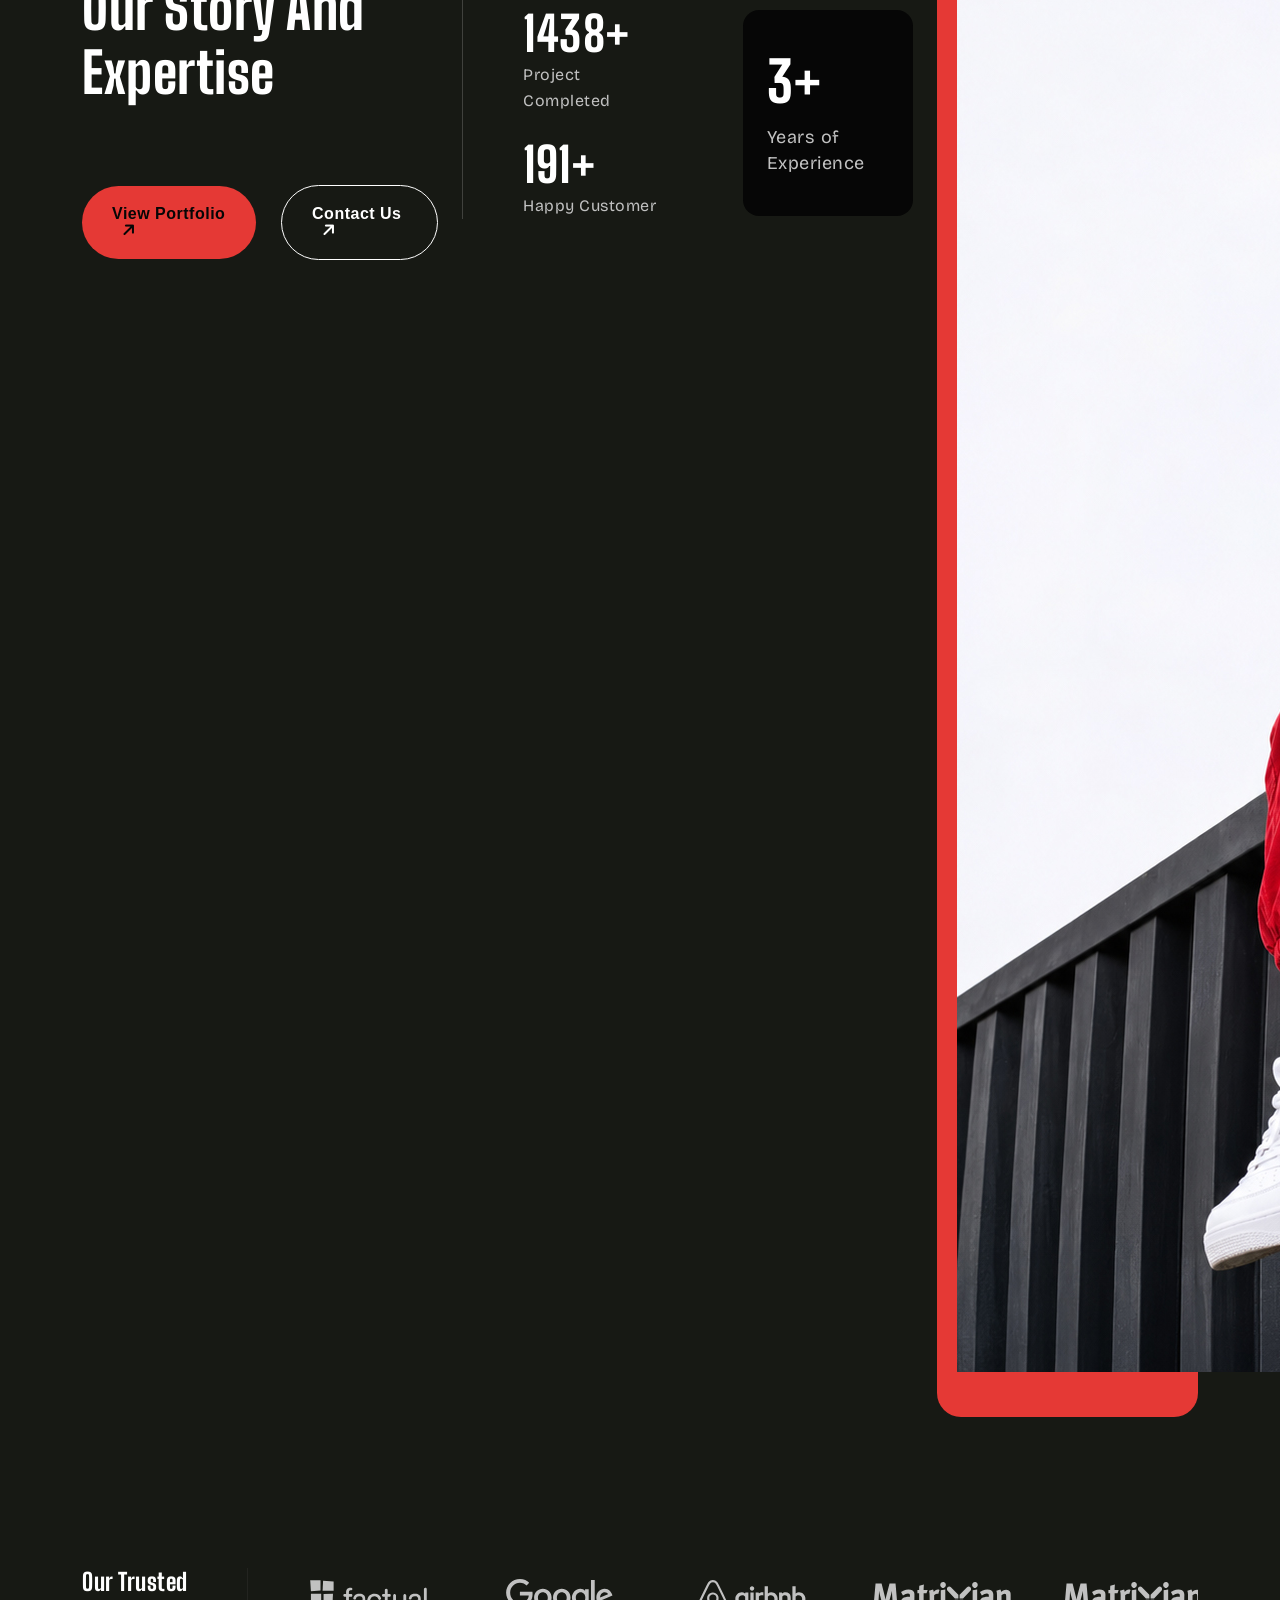
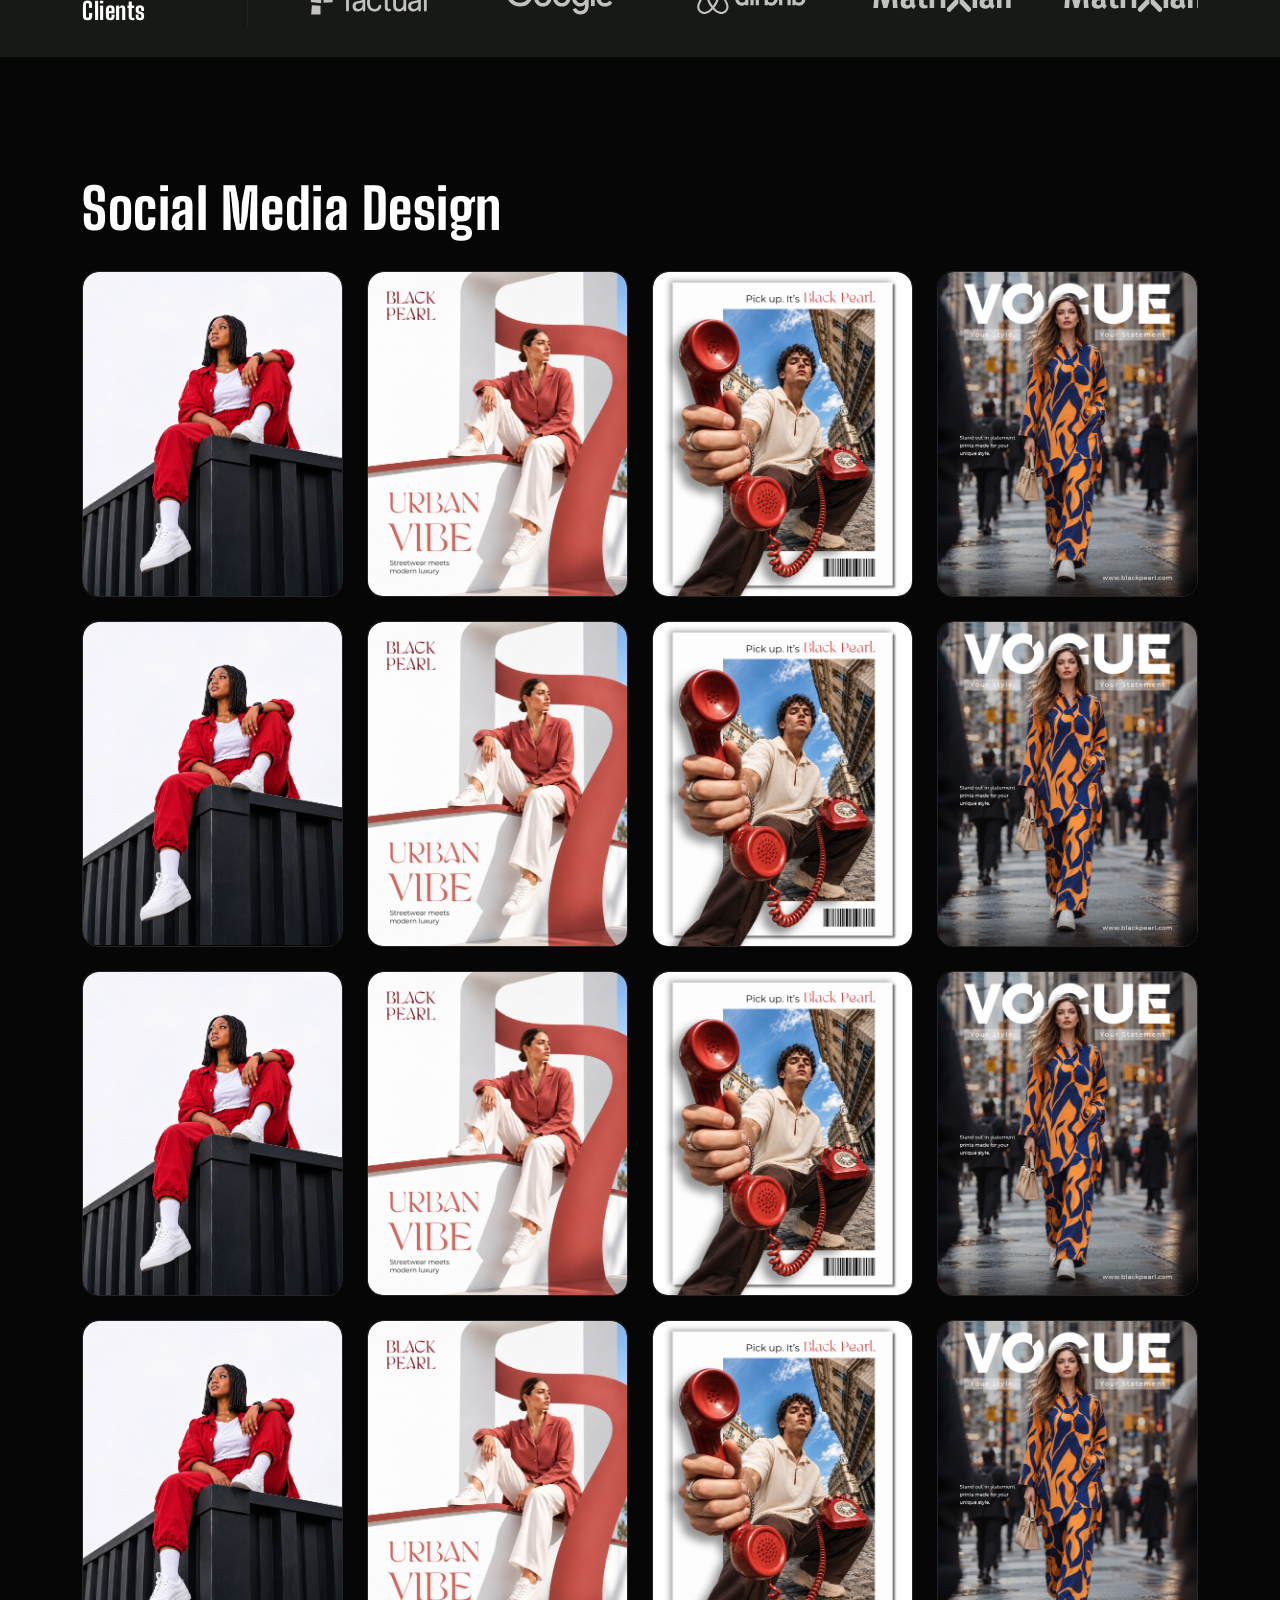
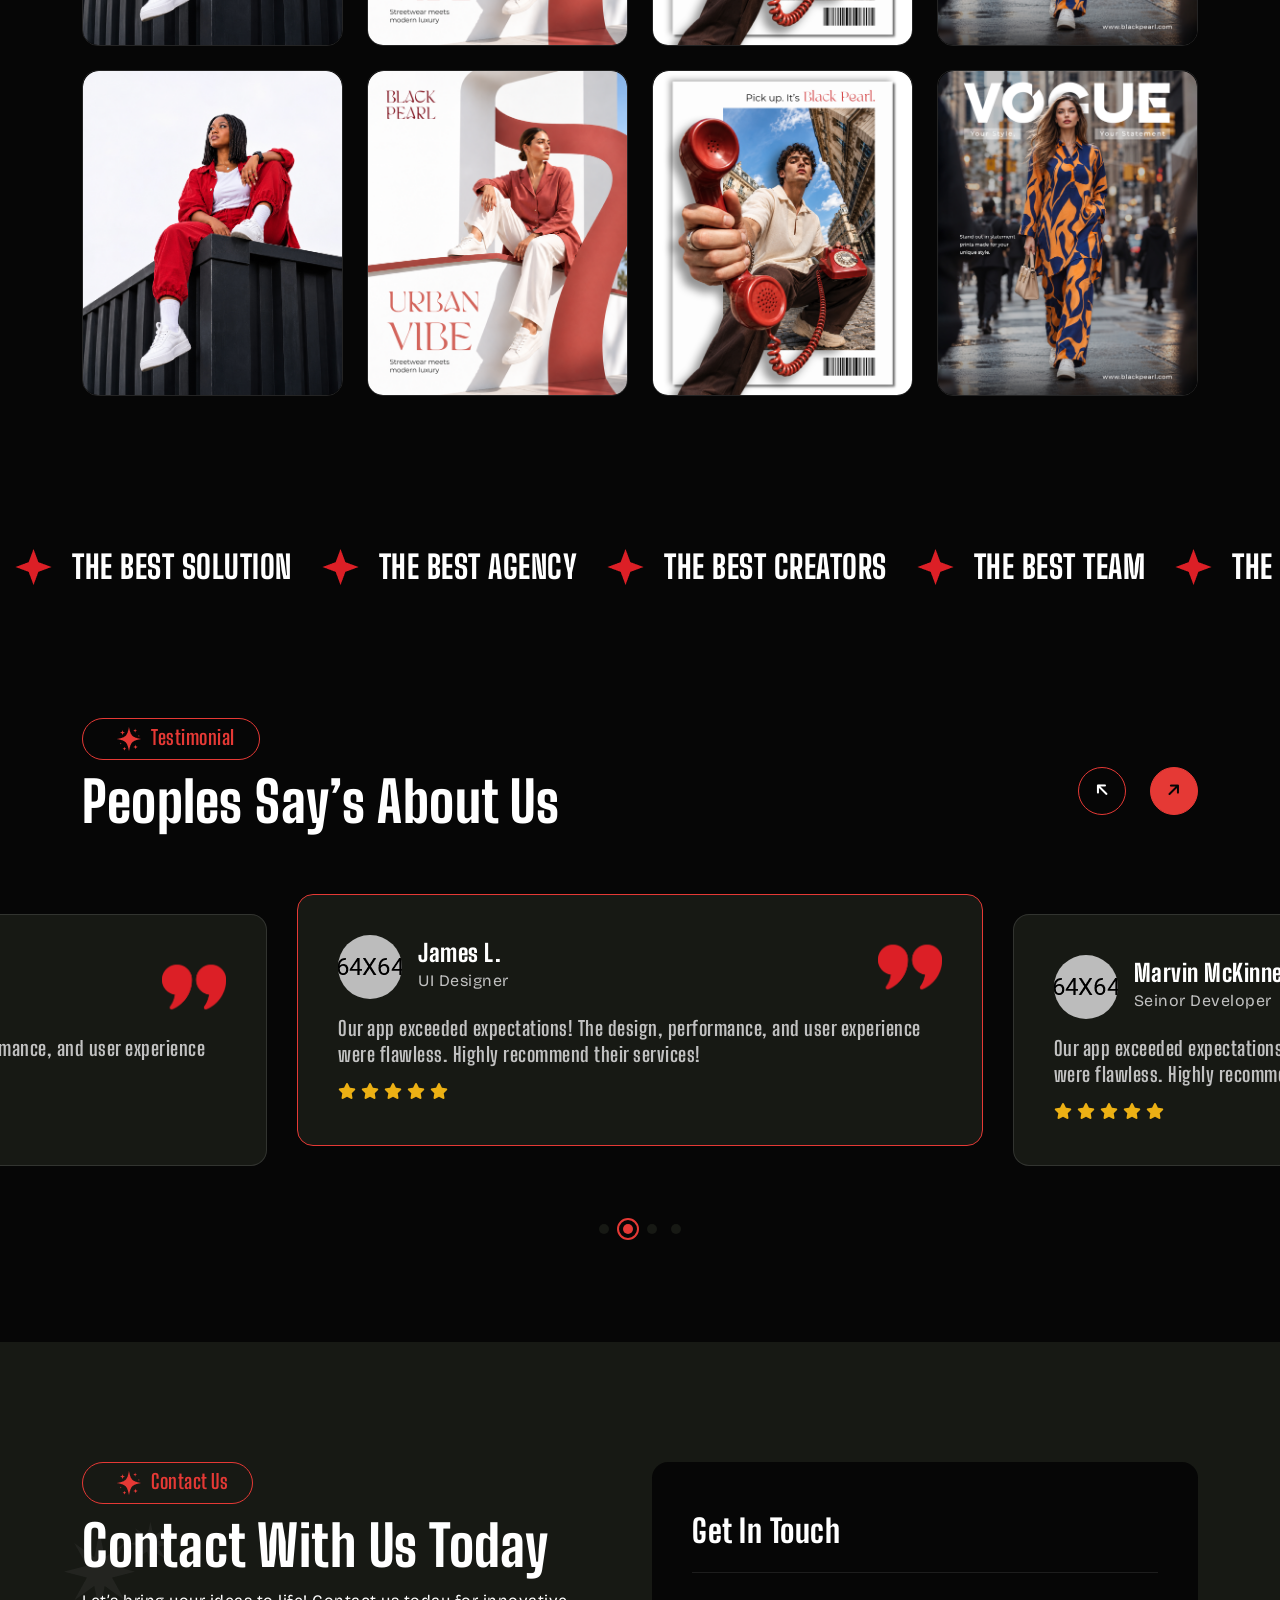
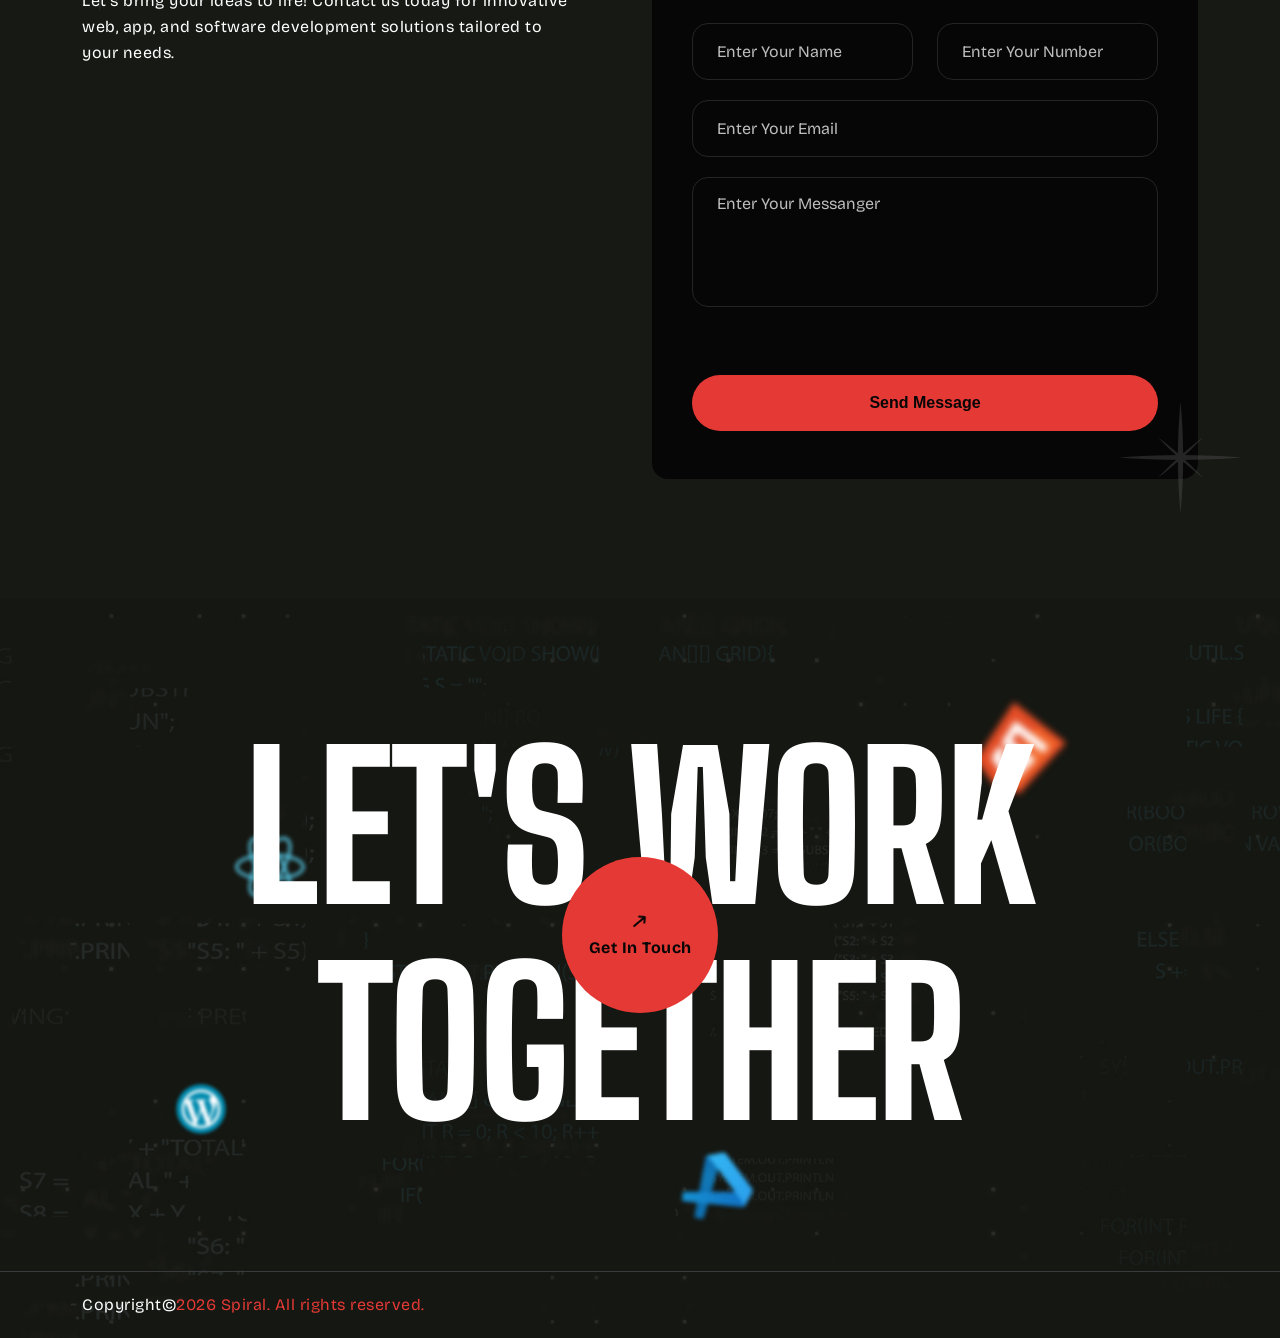
==== commit 2aed0089: "Fix image paths and publish assets" ====
--- a/index.html
+++ b/index.html
@@ -469,7 +469,7 @@
                 <!-- Replace each placeholder with an img-popup link and portrait image when the post is ready. -->
                 <div class="col">
                     <div class="project-items-2">
-                        <div class="image d-flex align-items-center justify-content-center"><img src="assets/img/about/soso.png" width="1122" height="1402" alt=""></div>
+                        <div class="image d-flex align-items-center justify-content-center"><img src="assets/img/about/soso.jpg" width="1122" height="1402" alt=""></div>
                     </div>
                 </div>
                 <div class="col">
@@ -484,12 +484,12 @@
                 </div>
                 <div class="col">
                     <div class="project-items-2">
-                        <div class="image d-flex align-items-center justify-content-center"><img src="assets/img/portfolio-gallery/soso-03.png" width="1122" height="1402" alt=""></div>
-                    </div>
-                </div>
-                <div class="col">
-                    <div class="project-items-2">
-                        <div class="image d-flex align-items-center justify-content-center"><img src="assets/img/about/soso.png" width="1122" height="1402" alt=""></div>
+                        <div class="image d-flex align-items-center justify-content-center"><img src="assets/img/portfolio-gallery/soso-03.jpg" width="1122" height="1402" alt=""></div>
+                    </div>
+                </div>
+                <div class="col">
+                    <div class="project-items-2">
+                        <div class="image d-flex align-items-center justify-content-center"><img src="assets/img/about/soso.jpg" width="1122" height="1402" alt=""></div>
                     </div>
                 </div>
                 <div class="col">
@@ -504,12 +504,12 @@
                 </div>
                 <div class="col">
                     <div class="project-items-2">
-                        <div class="image d-flex align-items-center justify-content-center"><img src="assets/img/portfolio-gallery/soso-03.png" width="1122" height="1402" alt=""></div>
-                    </div>
-                </div>
-                <div class="col">
-                    <div class="project-items-2">
-                        <div class="image d-flex align-items-center justify-content-center"><img src="assets/img/about/soso.png" width="1122" height="1402" alt=""></div>
+                        <div class="image d-flex align-items-center justify-content-center"><img src="assets/img/portfolio-gallery/soso-03.jpg" width="1122" height="1402" alt=""></div>
+                    </div>
+                </div>
+                <div class="col">
+                    <div class="project-items-2">
+                        <div class="image d-flex align-items-center justify-content-center"><img src="assets/img/about/soso.jpg" width="1122" height="1402" alt=""></div>
                     </div>
                 </div>
                 <div class="col">
@@ -524,12 +524,12 @@
                 </div>
                 <div class="col">
                     <div class="project-items-2">
-                        <div class="image d-flex align-items-center justify-content-center"><img src="assets/img/portfolio-gallery/soso-03.png" width="1122" height="1402" alt=""></div>
-                    </div>
-                </div>
-                <div class="col">
-                    <div class="project-items-2">
-                        <div class="image d-flex align-items-center justify-content-center"><img src="assets/img/about/soso.png" width="1122" height="1402" alt=""></div>
+                        <div class="image d-flex align-items-center justify-content-center"><img src="assets/img/portfolio-gallery/soso-03.jpg" width="1122" height="1402" alt=""></div>
+                    </div>
+                </div>
+                <div class="col">
+                    <div class="project-items-2">
+                        <div class="image d-flex align-items-center justify-content-center"><img src="assets/img/about/soso.jpg" width="1122" height="1402" alt=""></div>
                     </div>
                 </div>
                 <div class="col">
@@ -544,12 +544,12 @@
                 </div>
                 <div class="col">
                     <div class="project-items-2">
-                        <div class="image d-flex align-items-center justify-content-center"><img src="assets/img/portfolio-gallery/soso-03.png" width="1122" height="1402" alt=""></div>
-                    </div>
-                </div>
-                <div class="col">
-                    <div class="project-items-2">
-                        <div class="image d-flex align-items-center justify-content-center"><img src="assets/img/about/soso.png" width="1122" height="1402" alt=""></div>
+                        <div class="image d-flex align-items-center justify-content-center"><img src="assets/img/portfolio-gallery/soso-03.jpg" width="1122" height="1402" alt=""></div>
+                    </div>
+                </div>
+                <div class="col">
+                    <div class="project-items-2">
+                        <div class="image d-flex align-items-center justify-content-center"><img src="assets/img/about/soso.jpg" width="1122" height="1402" alt=""></div>
                     </div>
                 </div>
                 <div class="col">
@@ -564,7 +564,7 @@
                 </div>
                 <div class="col">
                     <div class="project-items-2">
-                        <div class="image d-flex align-items-center justify-content-center"><img src="assets/img/portfolio-gallery/soso-03.png" width="1122" height="1402" alt=""></div>
+                        <div class="image d-flex align-items-center justify-content-center"><img src="assets/img/portfolio-gallery/soso-03.jpg" width="1122" height="1402" alt=""></div>
                     </div>
                 </div>
                 
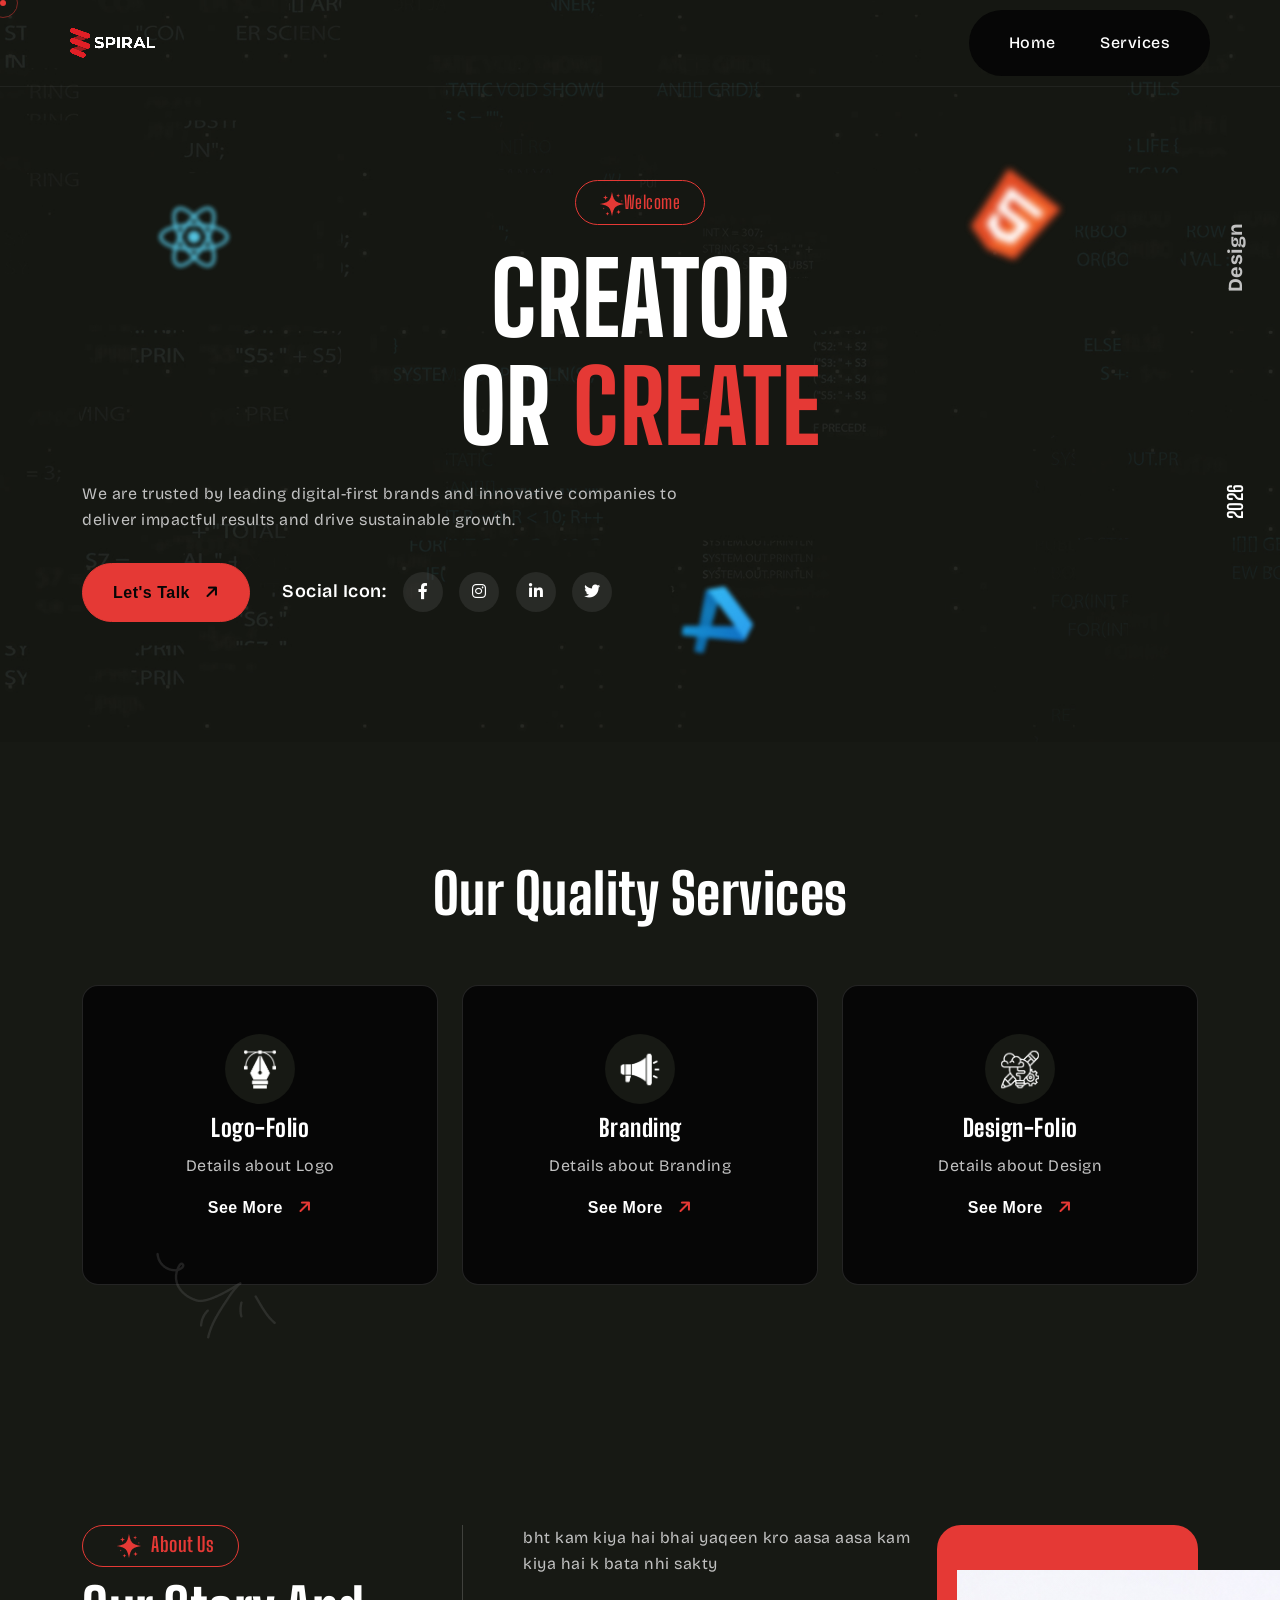
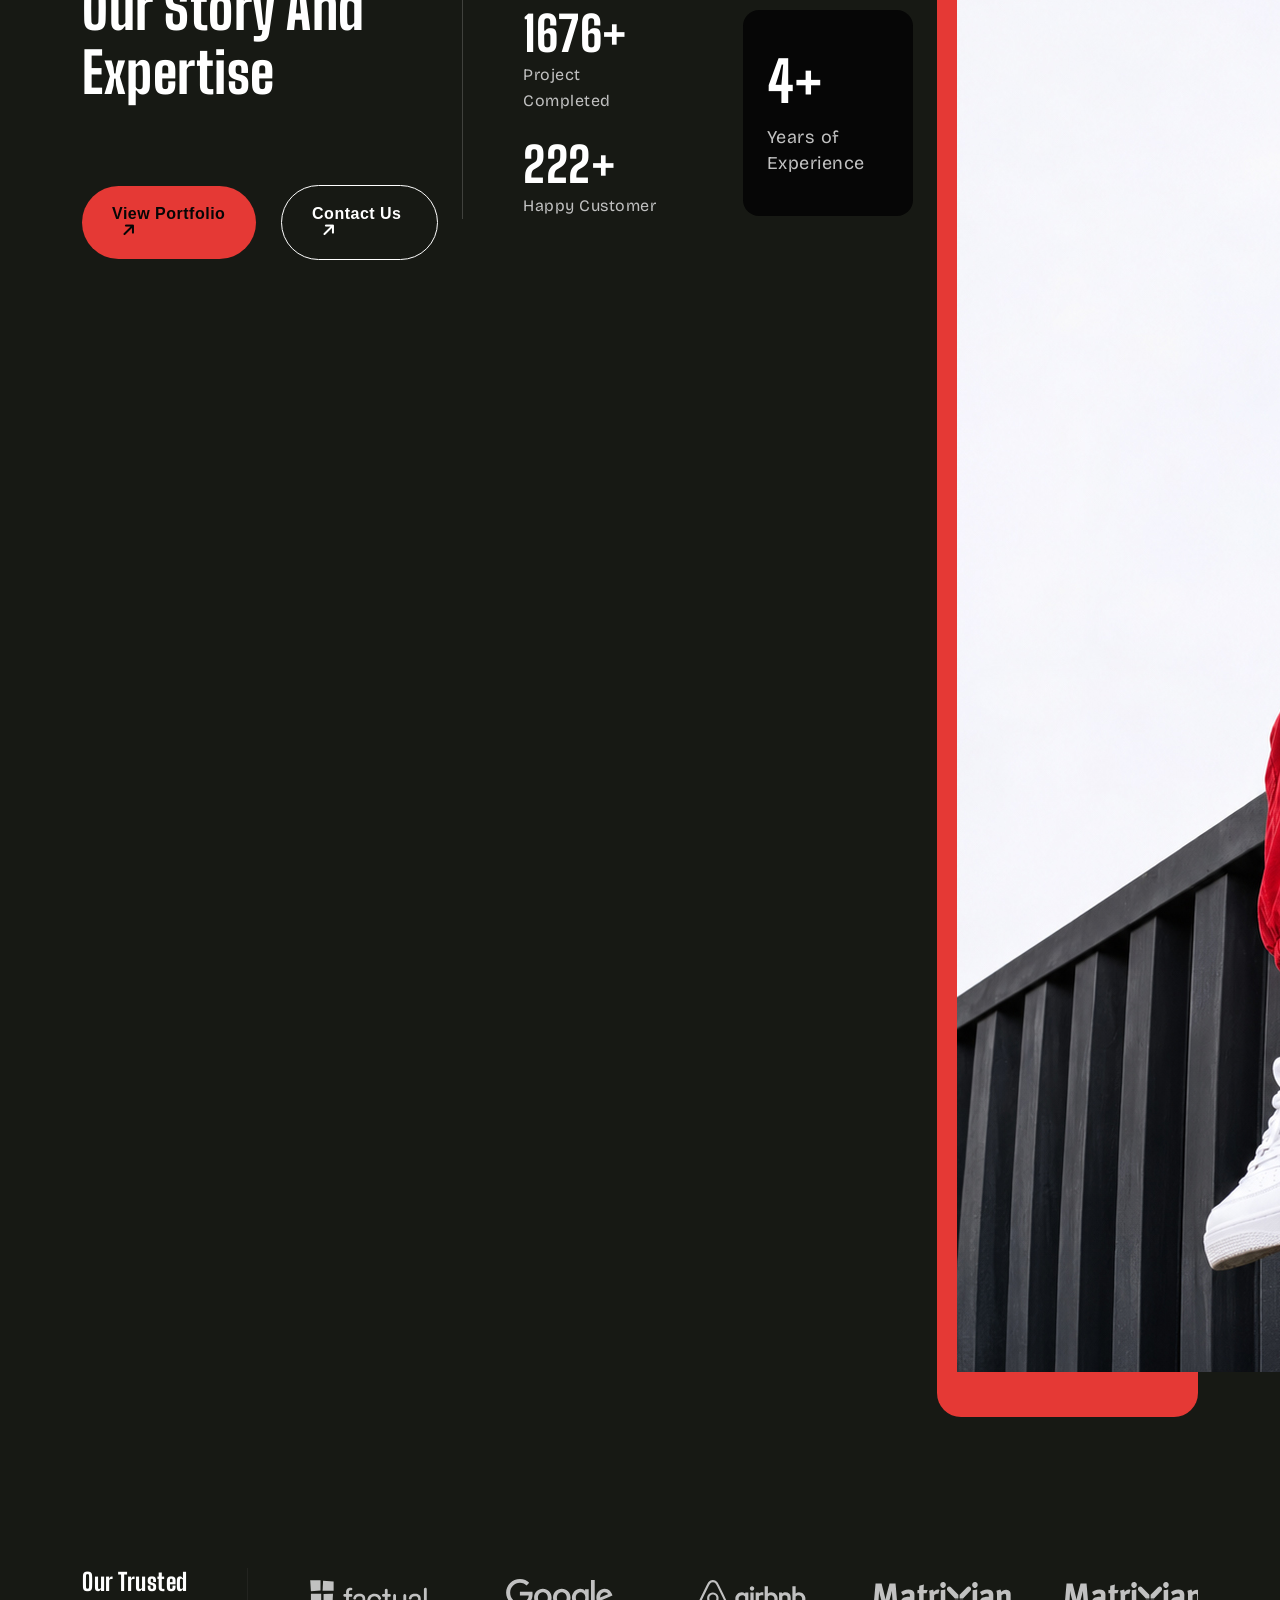
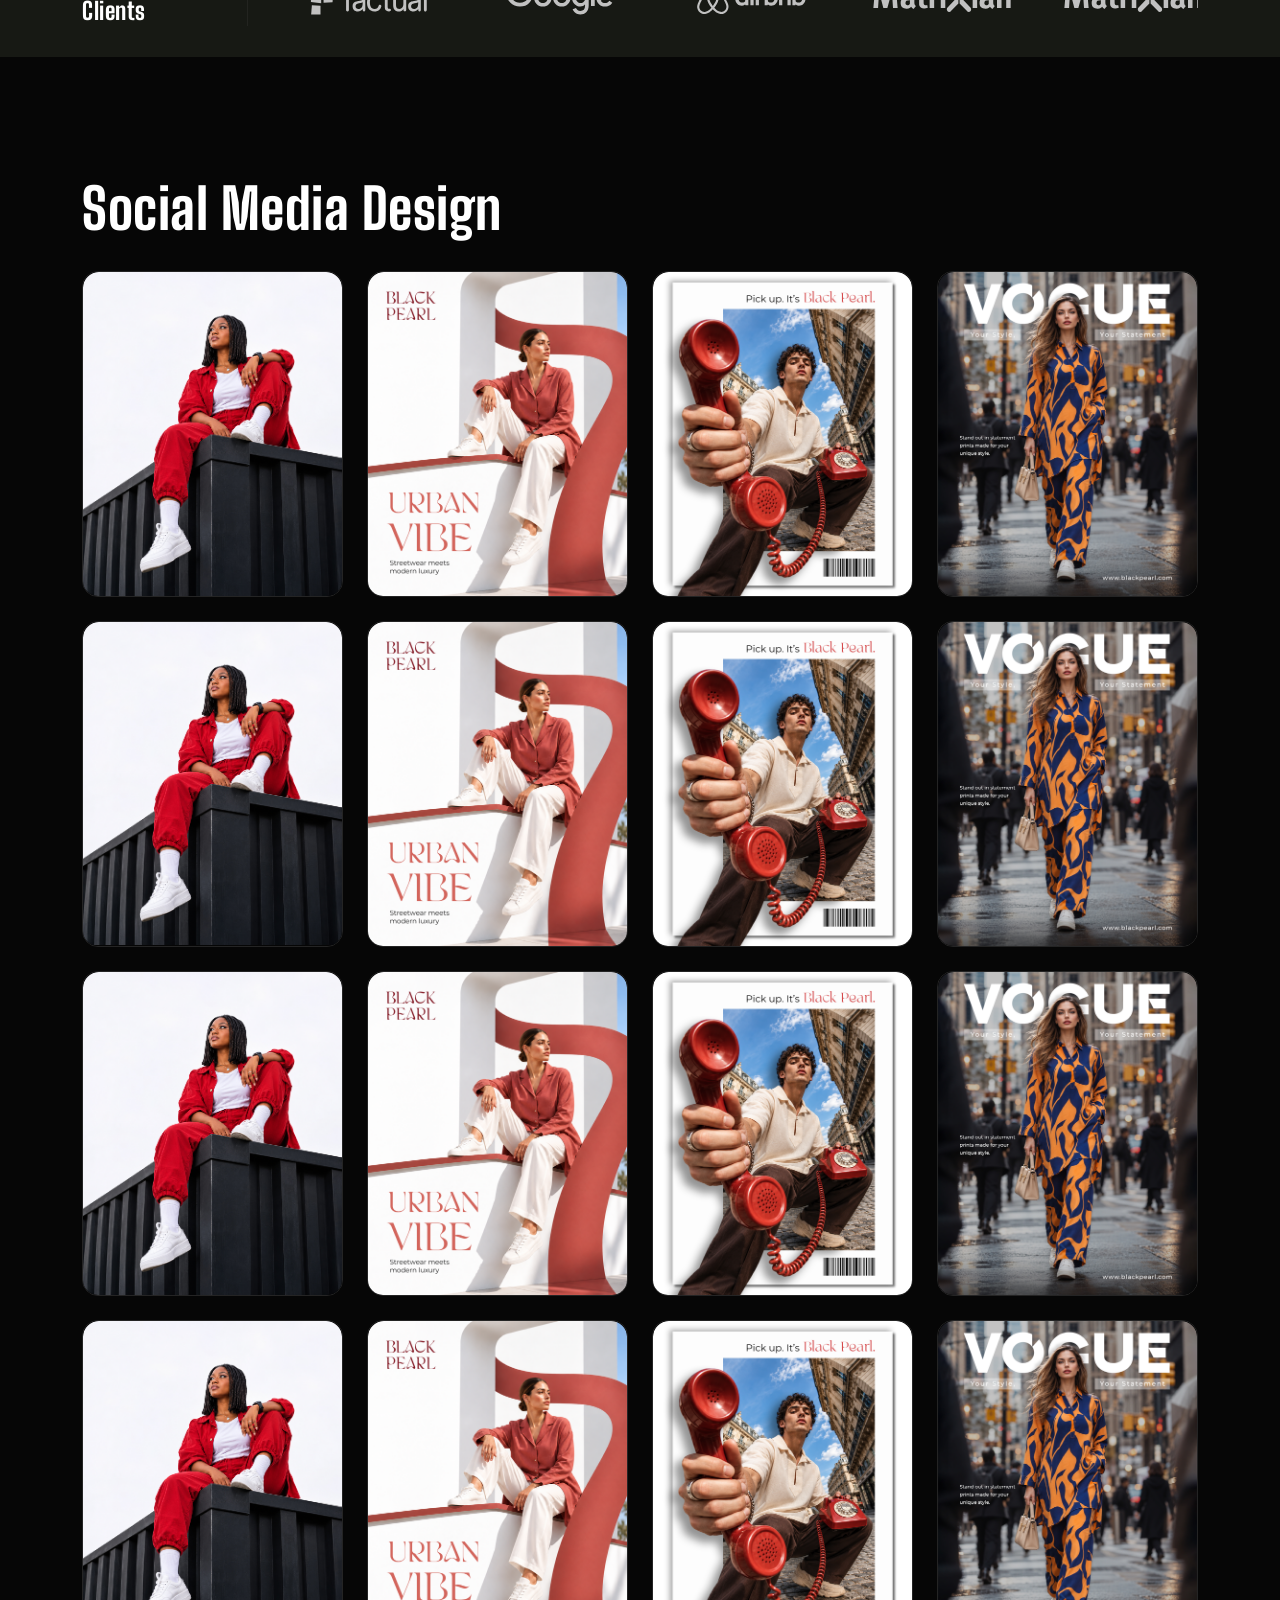
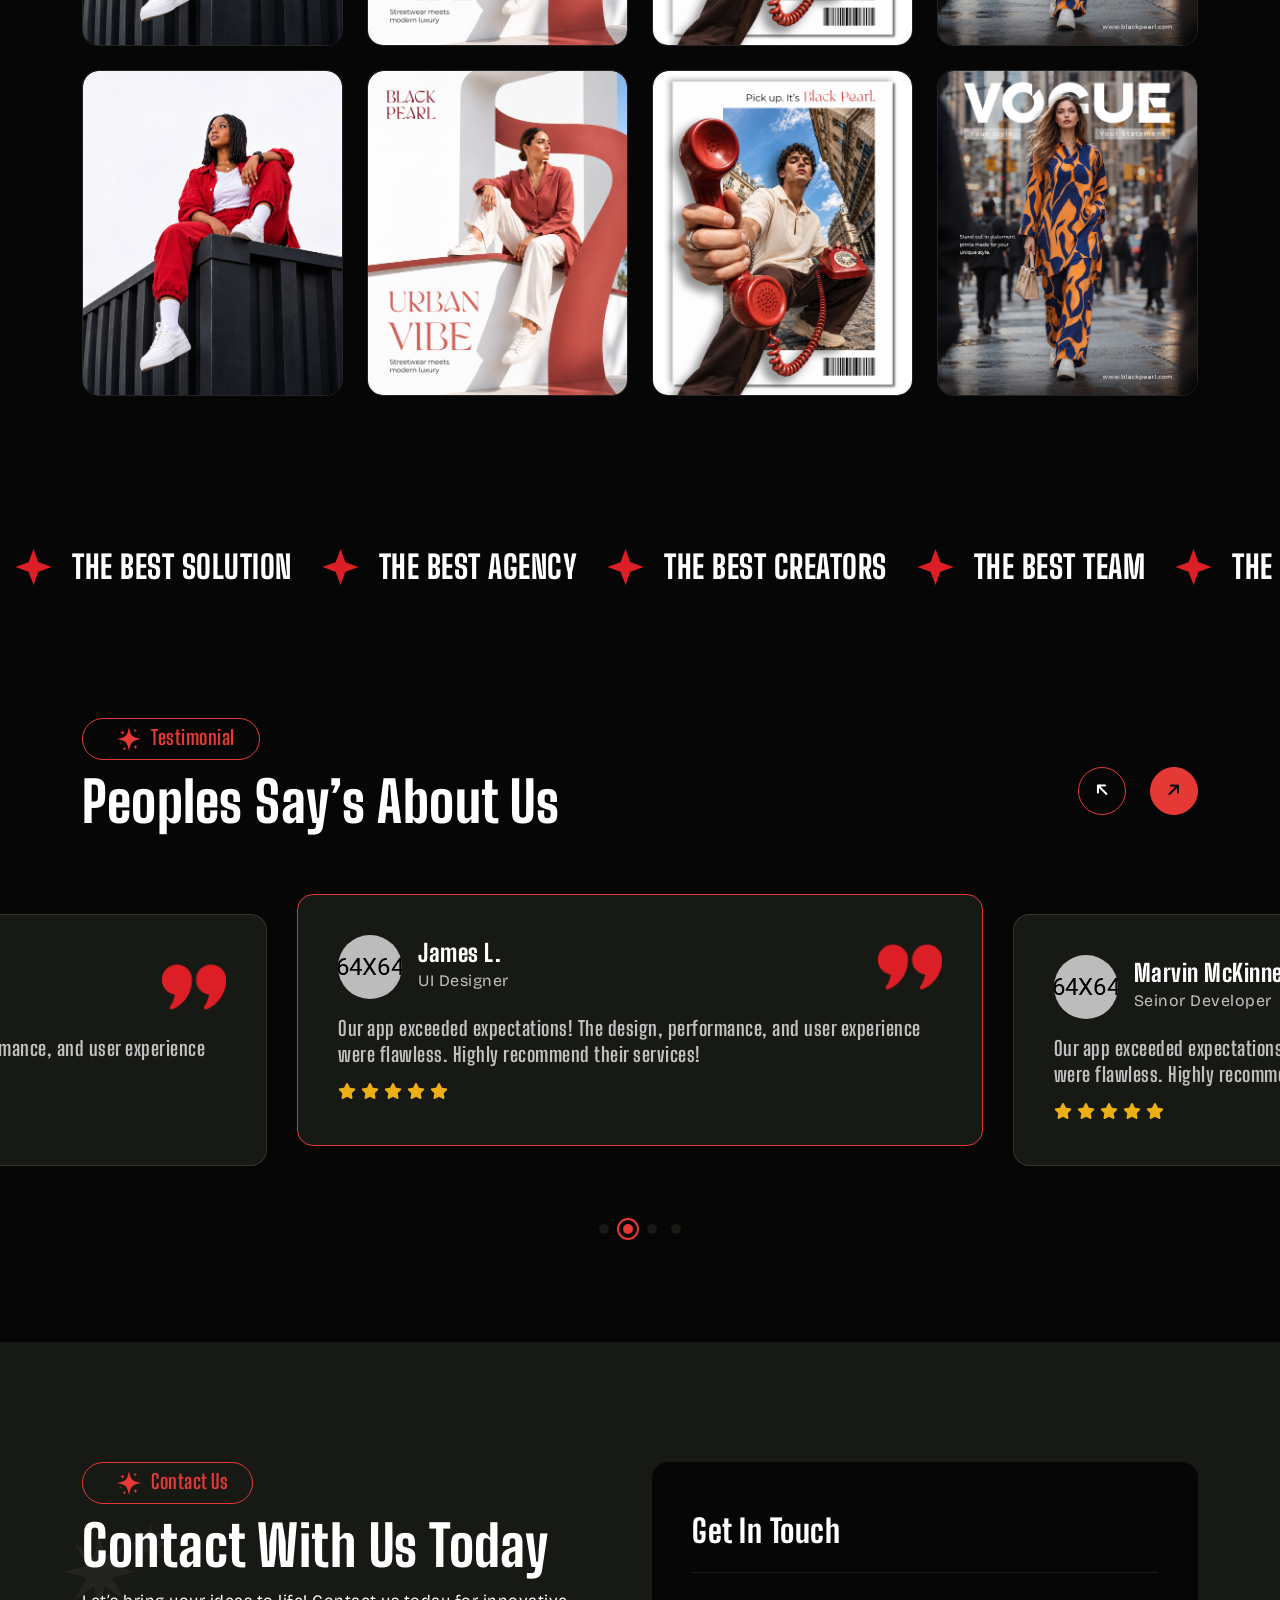
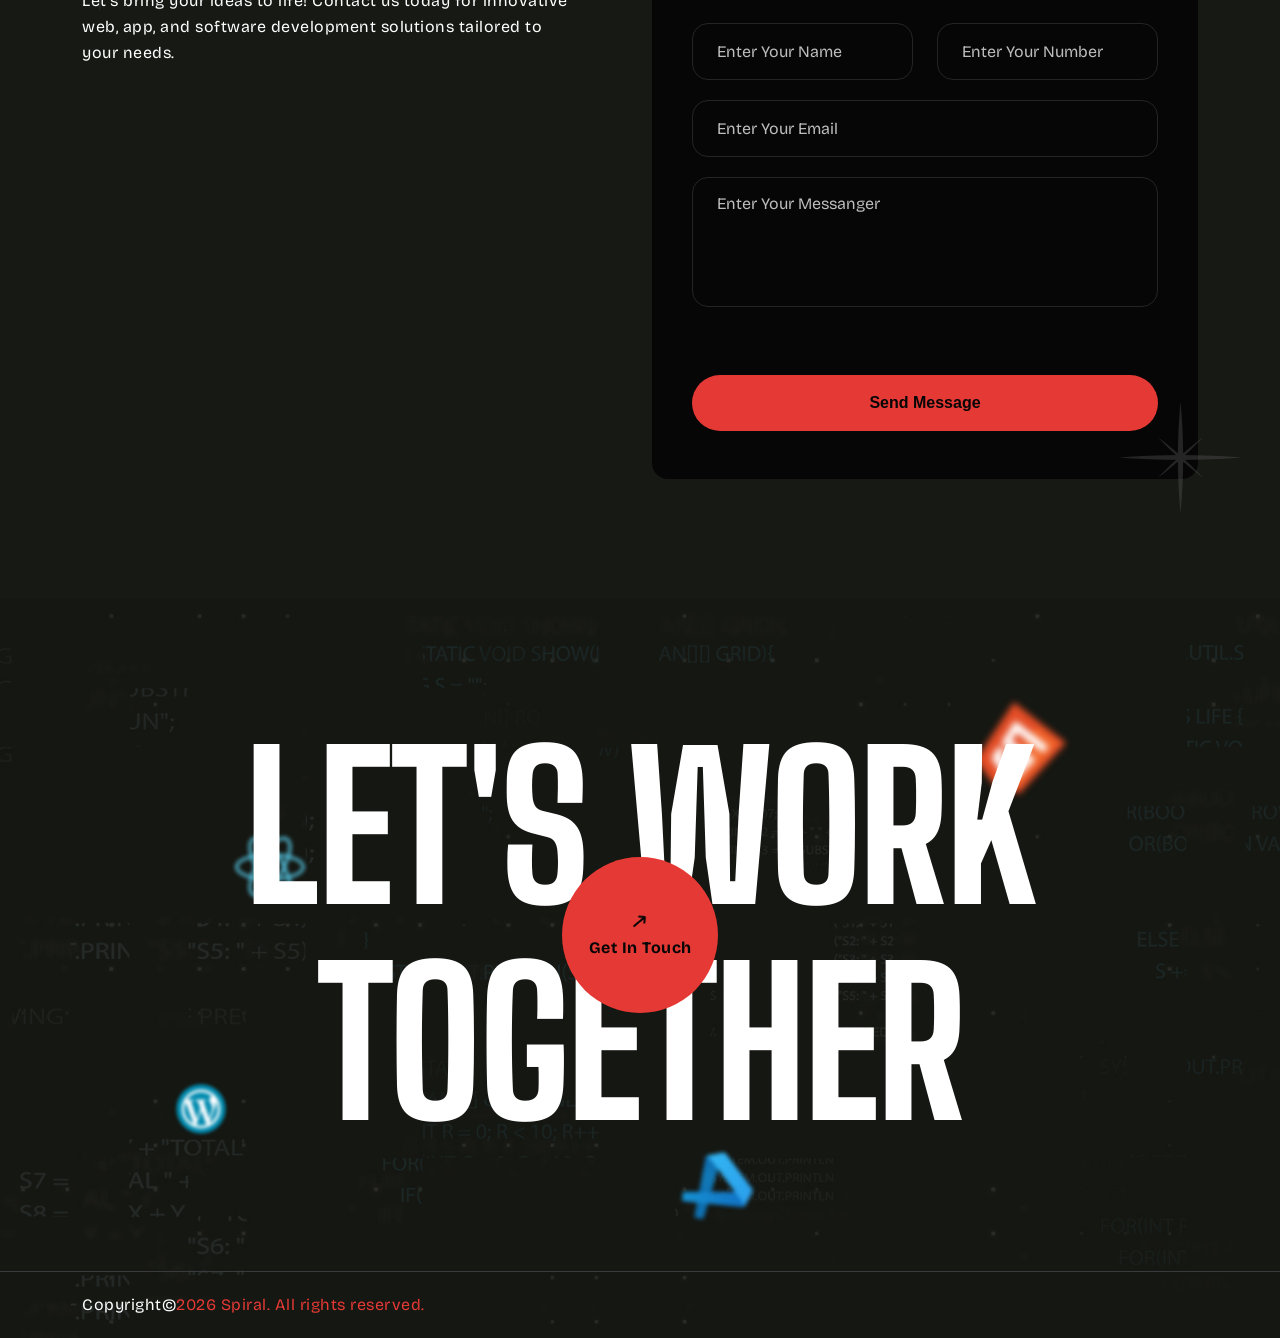
==== commit cf6058ea: "Fix image paths and publish assets" ====
--- a/index.html
+++ b/index.html
@@ -484,7 +484,7 @@
                 </div>
                 <div class="col">
                     <div class="project-items-2">
-                        <div class="image d-flex align-items-center justify-content-center"><img src="assets/img/portfolio-gallery/soso-03.jpg" width="1122" height="1402" alt=""></div>
+                        <div class="image d-flex align-items-center justify-content-center"><img src="assets/img/portfolio-gallery/soso-03.png" width="1122" height="1402" alt=""></div>
                     </div>
                 </div>
                 <div class="col">
@@ -504,7 +504,7 @@
                 </div>
                 <div class="col">
                     <div class="project-items-2">
-                        <div class="image d-flex align-items-center justify-content-center"><img src="assets/img/portfolio-gallery/soso-03.jpg" width="1122" height="1402" alt=""></div>
+                        <div class="image d-flex align-items-center justify-content-center"><img src="assets/img/portfolio-gallery/soso-03.png" width="1122" height="1402" alt=""></div>
                     </div>
                 </div>
                 <div class="col">
@@ -524,7 +524,7 @@
                 </div>
                 <div class="col">
                     <div class="project-items-2">
-                        <div class="image d-flex align-items-center justify-content-center"><img src="assets/img/portfolio-gallery/soso-03.jpg" width="1122" height="1402" alt=""></div>
+                        <div class="image d-flex align-items-center justify-content-center"><img src="assets/img/portfolio-gallery/soso-03.png" width="1122" height="1402" alt=""></div>
                     </div>
                 </div>
                 <div class="col">
@@ -544,7 +544,7 @@
                 </div>
                 <div class="col">
                     <div class="project-items-2">
-                        <div class="image d-flex align-items-center justify-content-center"><img src="assets/img/portfolio-gallery/soso-03.jpg" width="1122" height="1402" alt=""></div>
+                        <div class="image d-flex align-items-center justify-content-center"><img src="assets/img/portfolio-gallery/soso-03.png" width="1122" height="1402" alt=""></div>
                     </div>
                 </div>
                 <div class="col">
@@ -564,7 +564,7 @@
                 </div>
                 <div class="col">
                     <div class="project-items-2">
-                        <div class="image d-flex align-items-center justify-content-center"><img src="assets/img/portfolio-gallery/soso-03.jpg" width="1122" height="1402" alt=""></div>
+                        <div class="image d-flex align-items-center justify-content-center"><img src="assets/img/portfolio-gallery/soso-03.png" width="1122" height="1402" alt=""></div>
                     </div>
                 </div>
                 
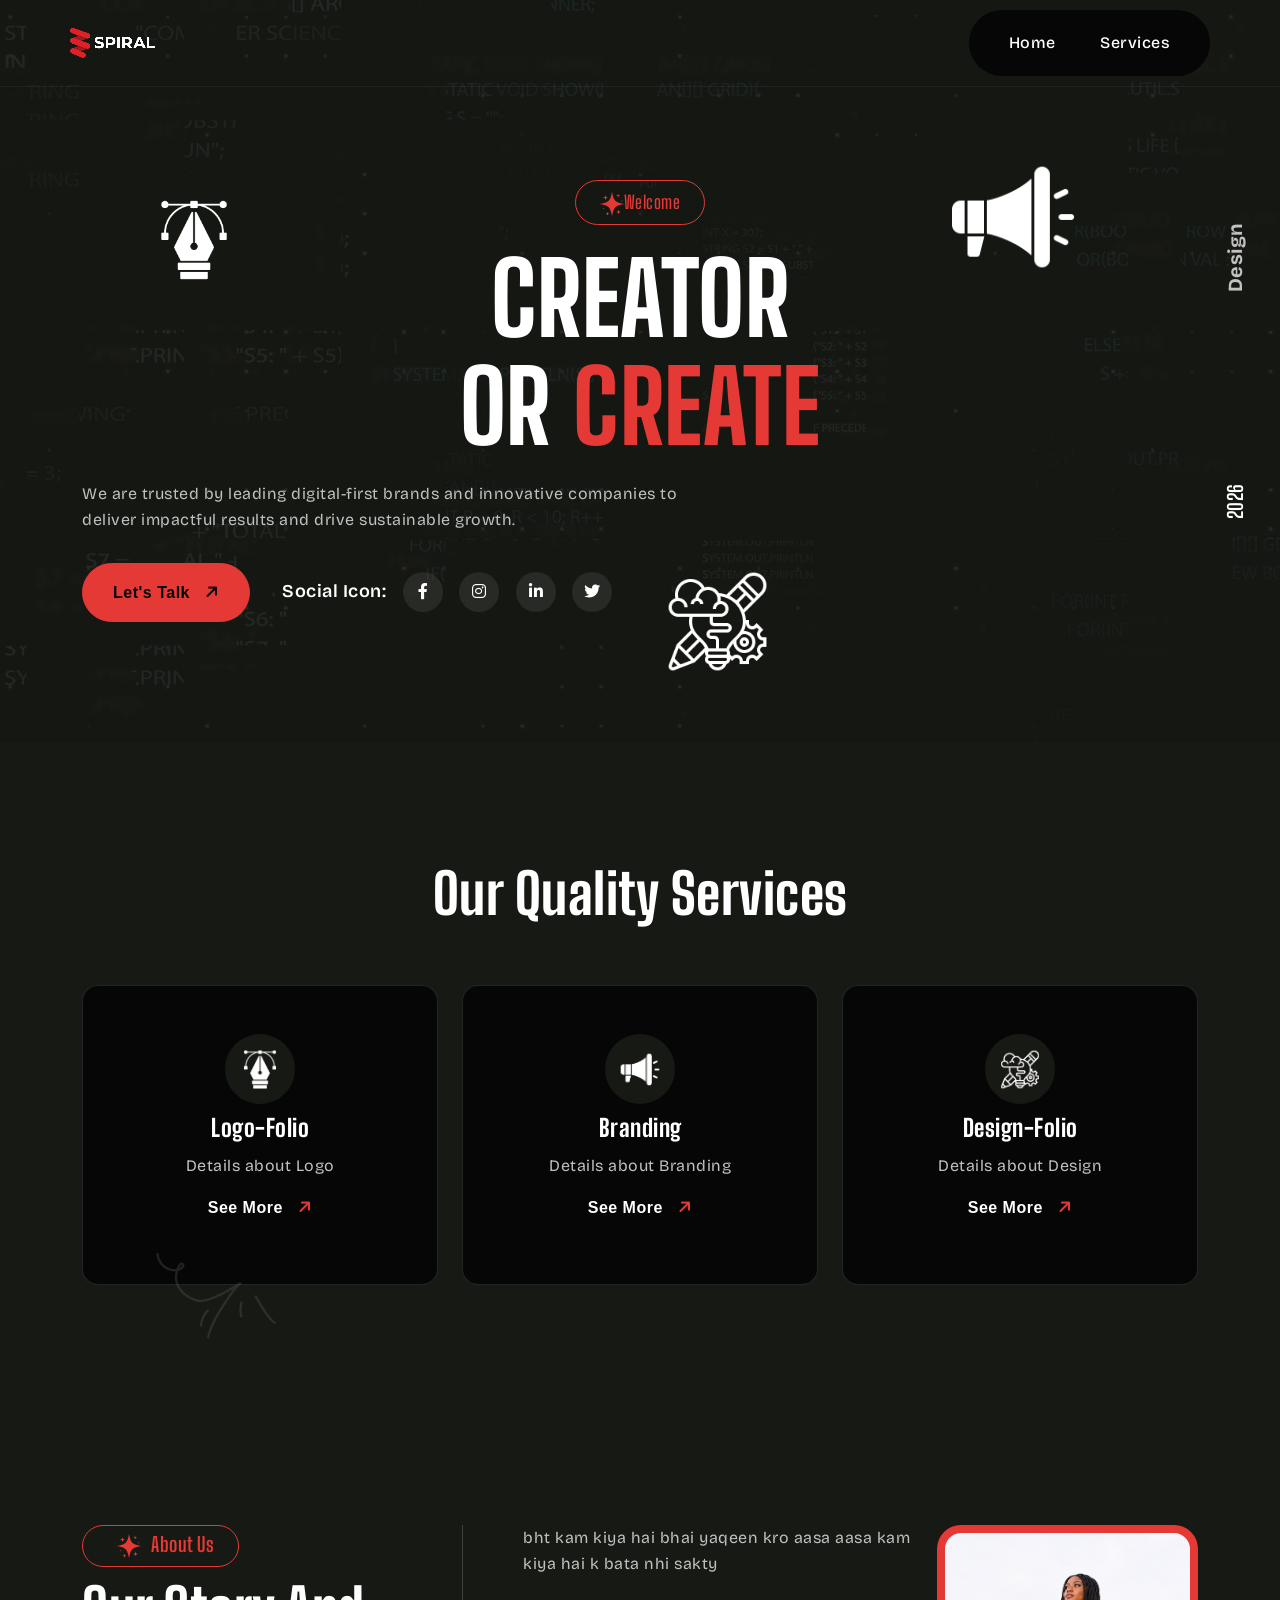
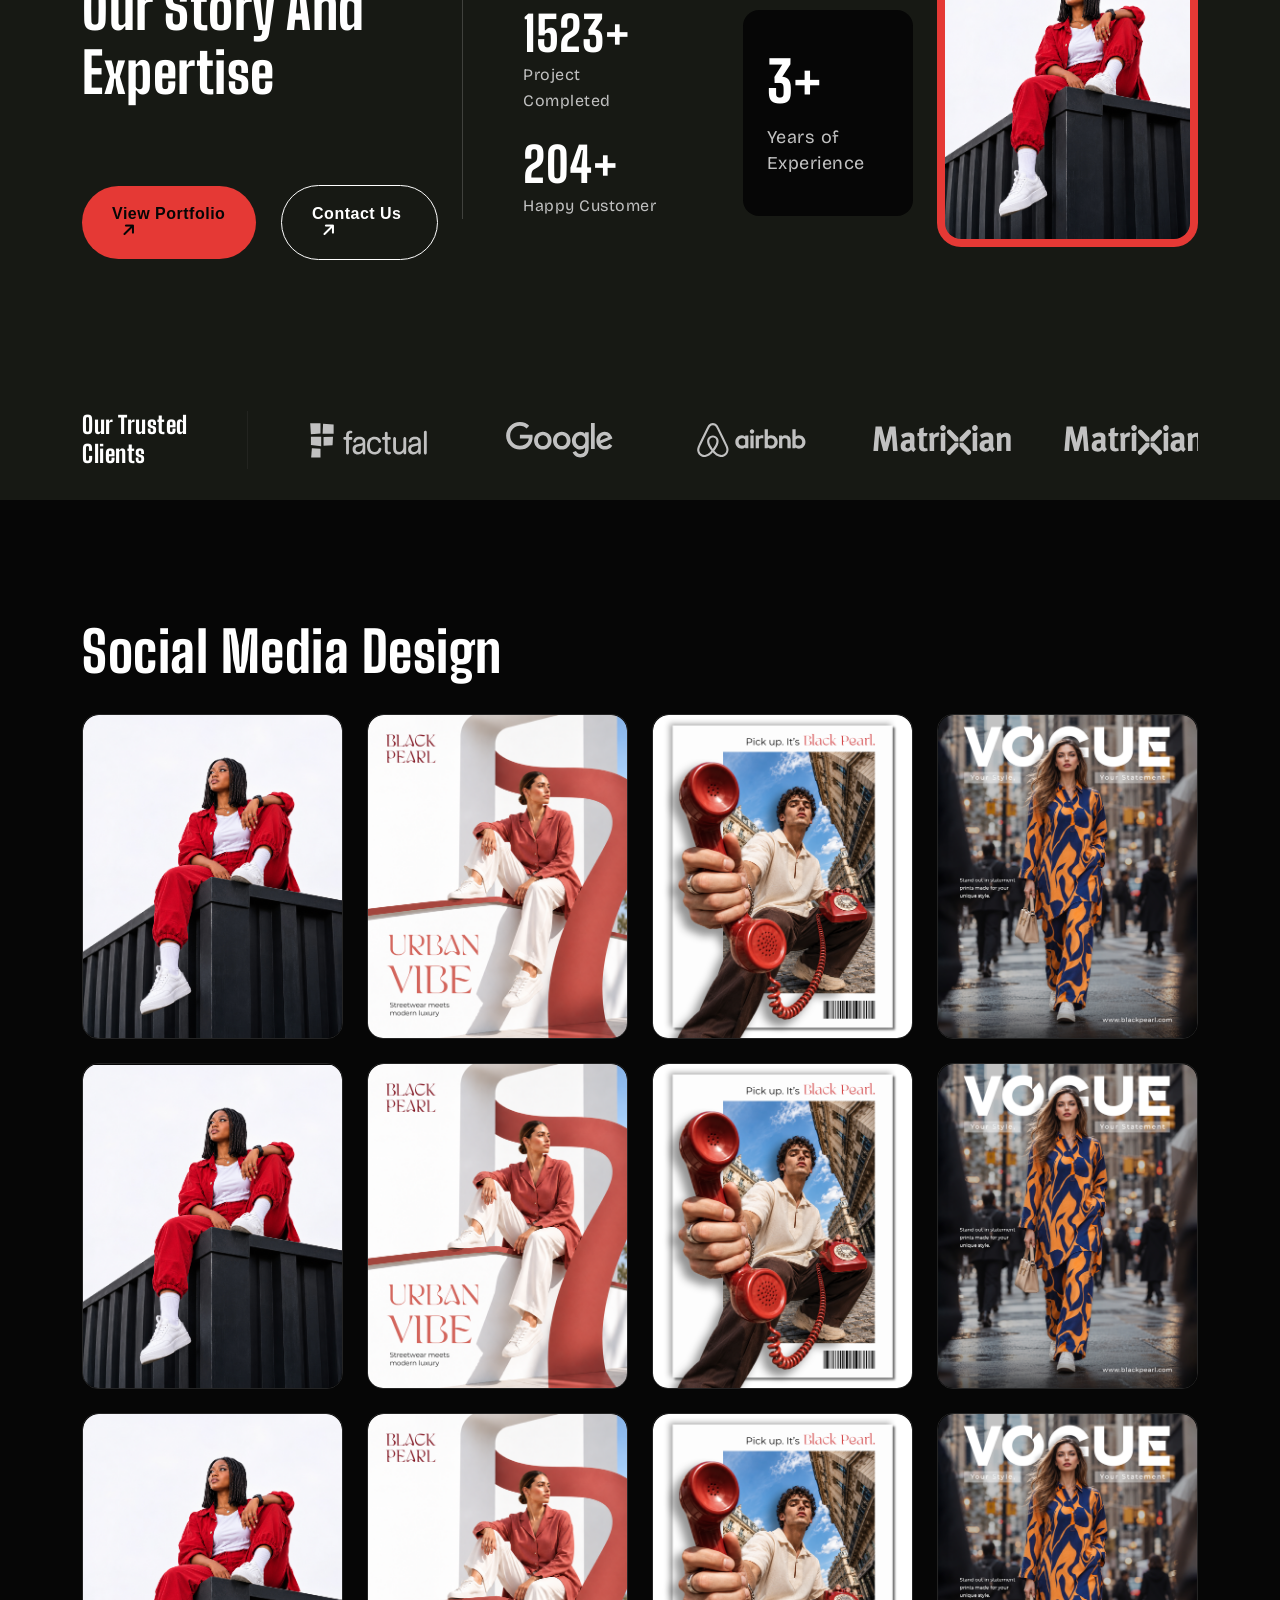
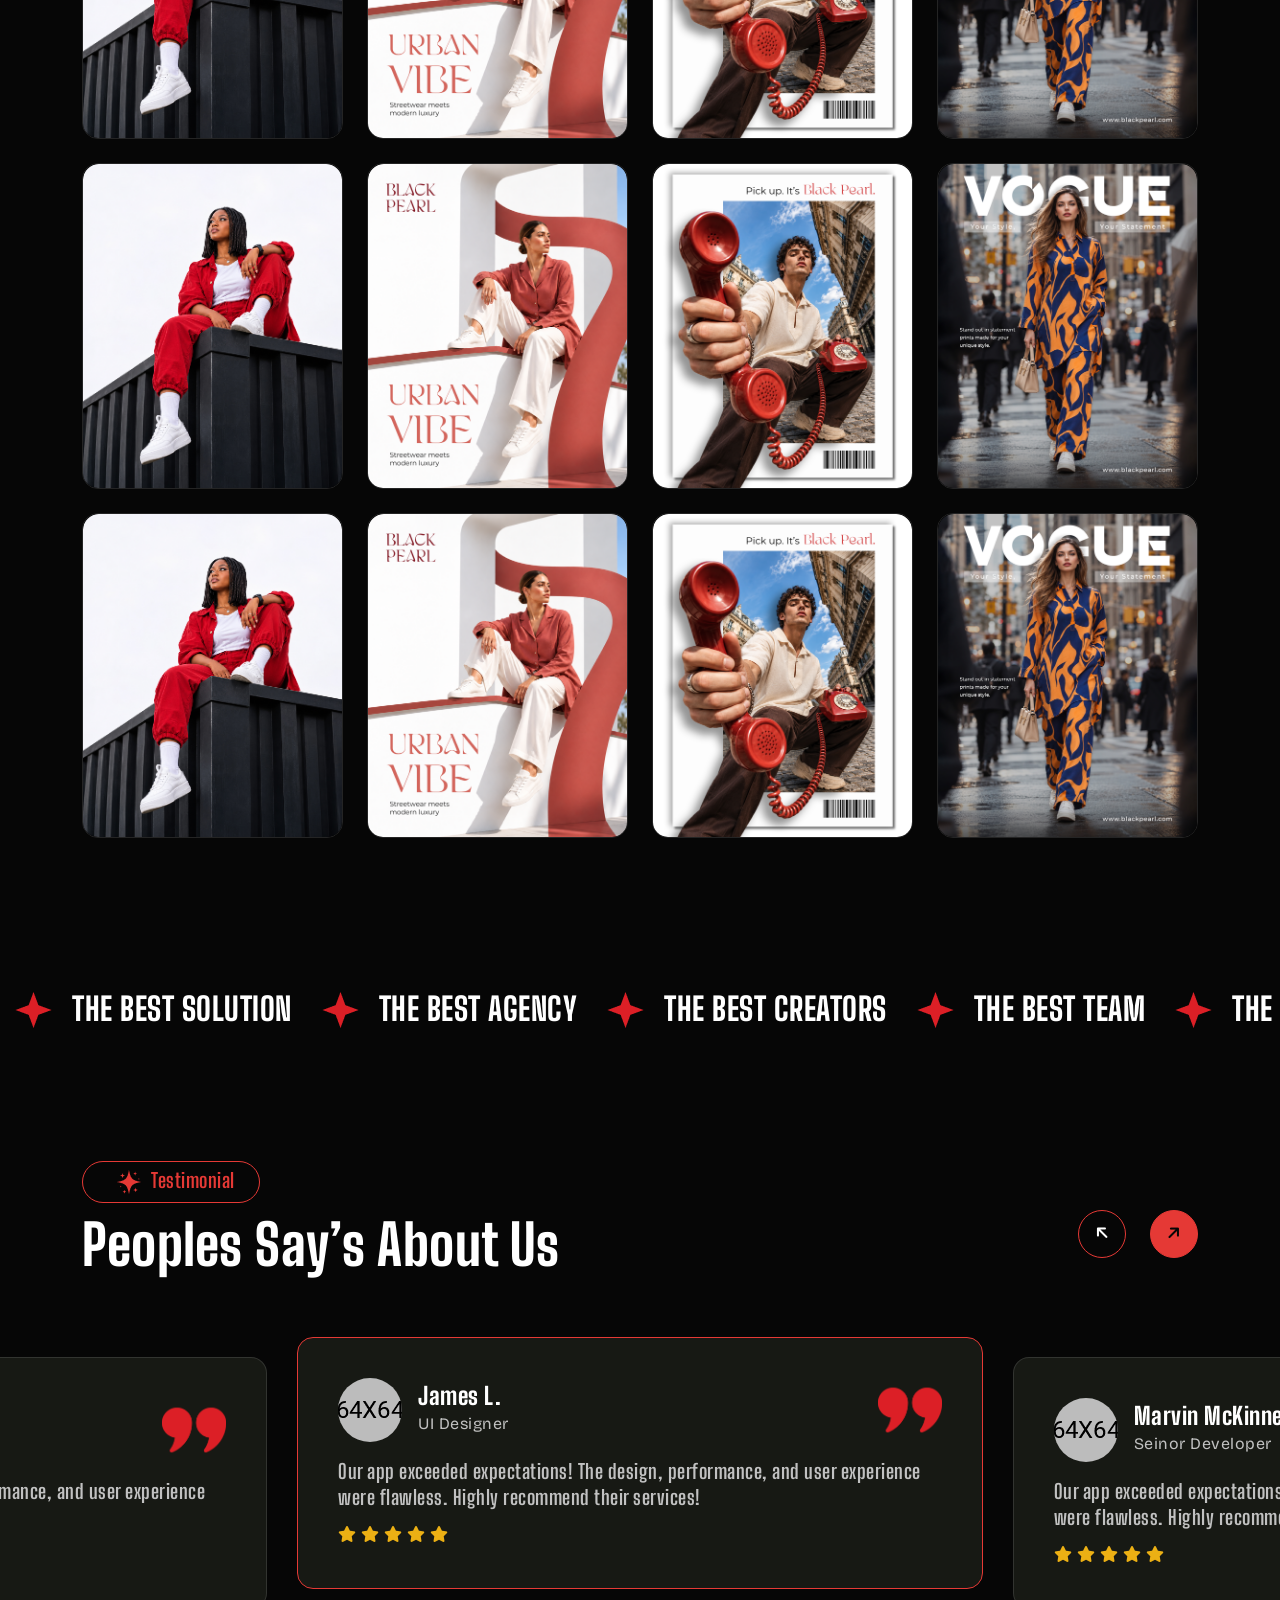
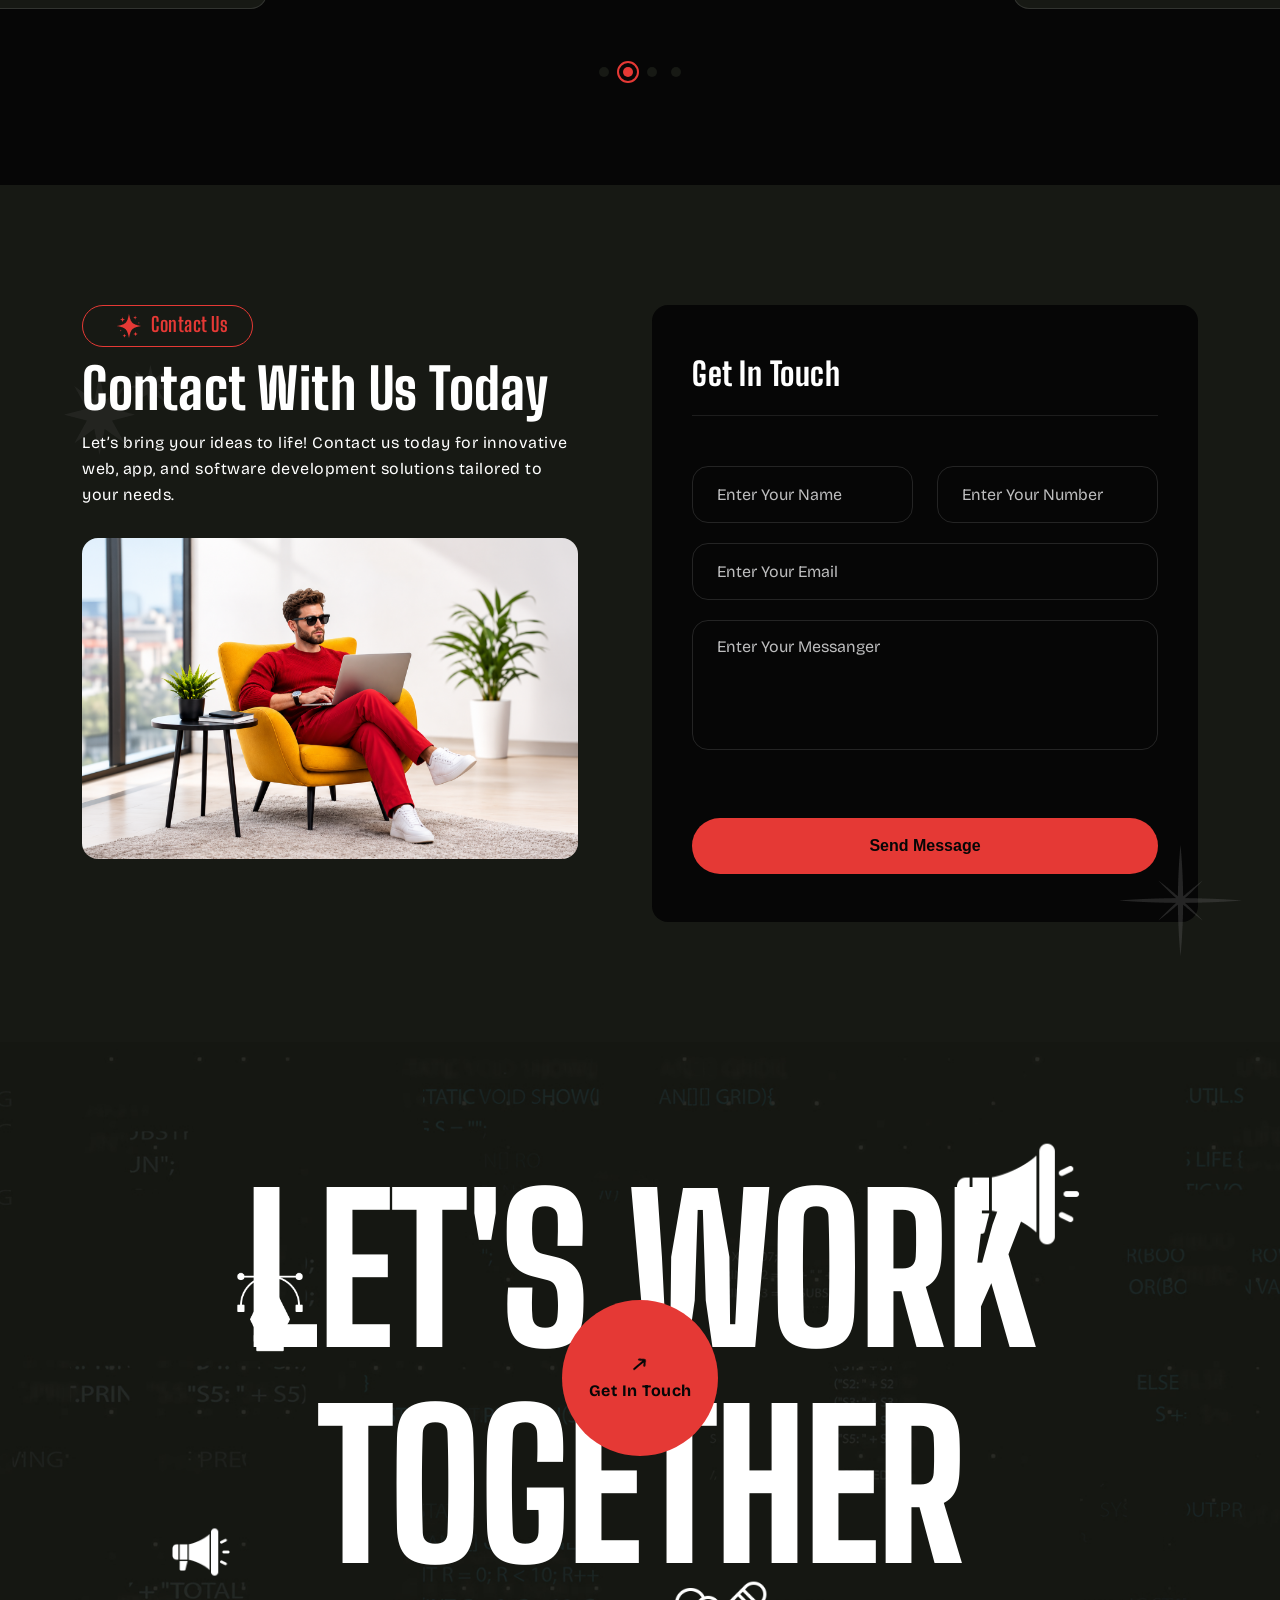
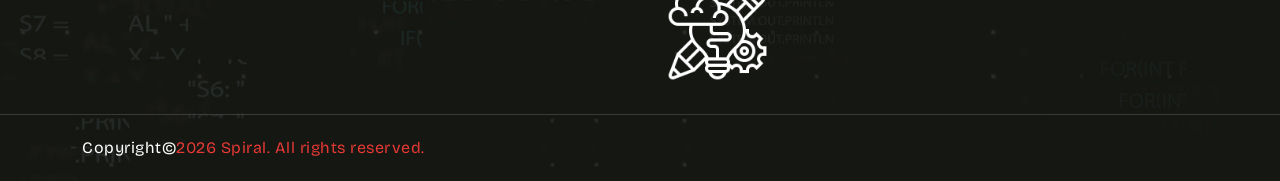
==== commit c7a36c2e: "Publish latest pages and images" ====
--- a/index.html
+++ b/index.html
@@ -86,10 +86,6 @@
         <i class="fa-regular fa-arrow-up"></i>
     </button>
 
-    <!--<< Mouse Cursor Start >>-->
-    <div class="mouse-cursor cursor-outer"></div>
-    <div class="mouse-cursor cursor-inner"></div>
-
 
     <!-- Offcanvas Area Start -->
     <div class="fix-area">
@@ -218,16 +214,16 @@
     <!-- Hero Section Start -->
     <section class="hero-section hero-2 fix bg-cover" style="background-image: url(assets/img/hero/hero-bg.jpg);">
         <div class="shape-1 float-bob-y">
-            <img src="assets/img/hero/shape-1.png" alt="img">
+            <img src="assets/img/shape/pp.png" width="80" height="80" alt="">
         </div>
         <div class="shape-2 float-bob-y">
-            <img src="assets/img/hero/shape-2.png" alt="img">
+            <img src="assets/img/shape/bb.png" width="58" height="58" alt="">
         </div> 
         <div class="shape-3 float-bob-y">
-            <img src="assets/img/hero/shape-3.png" alt="img">
+            <img src="assets/img/shape/bb.png" width="124" height="124" alt="">
         </div>
         <div class="shape-4 float-bob-y">
-            <img src="assets/img/hero/shape-4.png" alt="img">
+            <img src="assets/img/shape/dd.png" width="101" height="101" alt="">
         </div>
         <div class="year">
            <span>Design</span>
@@ -962,12 +958,8 @@
                                 today for innovative web, app, and software
                                 development solutions tailored to your needs.</p>
                         </div>
-                        <!-- <div class="google-map">
-                            <iframe class="wow img-custom-anim-left" data-wow-delay=".3s"
-                                src="https://www.google.com/maps/embed?pb=!1m18!1m12!1m3!1d6678.7619084840835!2d144.9618311901502!3d-37.81450084255415!2m3!1f0!2f0!3f0!3m2!1i1024!2i768!4f13.1!3m3!1m2!1s0x6ad642b4758afc1d%3A0x3119cc820fdfc62e!2sEnvato!5e0!3m2!1sen!2sbd!4v1641984054261!5m2!1sen!2sbd"
-                                style="border:0;" allowfullscreen="" loading="lazy">
-                            </iframe>
-                        </div> -->
+                        <img src="assets/img/contact/order.png" class="img-fluid w-100 d-block rounded-4"
+                            width="1122" height="1402" loading="lazy" alt="Order information">
                     </div>
                 </div>
                 <div class="col-lg-6">
@@ -1060,16 +1052,16 @@
     <!-- Footer Section Start -->
     <footer class="footer-section-2 fix bg-cover" style="background-image: url(assets/img/footer-bg.jpg);">
         <div class="top-shape float-bob-y">
-            <img src="assets/img/shape/react.png" alt="img">
+            <img src="assets/img/shape/pp.png" width="80" height="80" alt="">
         </div>
          <div class="left-shape float-bob-y">
-            <img src="assets/img/shape/w.png" alt="img">
+            <img src="assets/img/shape/bb.png" width="58" height="58" alt="">
         </div>
         <div class="right-shape float-bob-y">
-            <img src="assets/img/shape/s.png" alt="img">
+            <img src="assets/img/shape/bb.png" width="124" height="124" alt="">
         </div>
         <div class="bottom-shape float-bob-x">
-            <img src="assets/img/shape/vs.png" alt="img">
+            <img src="assets/img/shape/dd.png" width="101" height="101" alt="">
         </div>
         <div class="container">
             <div class="footer-widget-wrapper-2">
--- a/assets/css/main.css
+++ b/assets/css/main.css
@@ -439,6 +439,16 @@
   margin-bottom: 10px;
 }
 
+.about-wrapper-2 .about-photo-card {
+  padding: 8px;
+}
+.about-wrapper-2 .about-photo-card img {
+  display: block;
+  width: 100%;
+  height: auto;
+  border-radius: 16px;
+}
+
 .about-wrapper-3 .about-images {
   position: relative;
 }
@@ -5399,55 +5409,6 @@
   cursor: pointer;
 }
 
-.mouse-cursor {
-  position: fixed;
-  left: 0;
-  top: 0;
-  pointer-events: none;
-  border-radius: 50%;
-  -webkit-transform: translateZ(0);
-  transform: translateZ(0);
-  visibility: hidden;
-}
-
-.cursor-inner {
-  width: 6px;
-  height: 6px;
-  z-index: 10000001;
-  background-color: var(--theme);
-  -webkit-transition: width 0.3s ease-in-out, height 0.3s ease-in-out, margin 0.3s ease-in-out, opacity 0.3s ease-in-out;
-  -o-transition: width 0.3s ease-in-out, height 0.3s ease-in-out, margin 0.3s ease-in-out, opacity 0.3s ease-in-out;
-  transition: width 0.3s ease-in-out, height 0.3s ease-in-out, margin 0.3s ease-in-out, opacity 0.3s ease-in-out;
-}
-
-.cursor-inner.cursor-hover {
-  margin-left: -35px;
-  margin-top: -35px;
-  width: 70px;
-  height: 70px;
-  background-color: var(--theme);
-  opacity: 0.3;
-}
-
-.cursor-outer {
-  margin-left: -12px;
-  margin-top: -12px;
-  width: 30px;
-  height: 30px;
-  border: 1px solid var(--theme);
-  -webkit-box-sizing: border-box;
-  box-sizing: border-box;
-  z-index: 10000000;
-  opacity: 0.5;
-  -webkit-transition: all 0.08s ease-out;
-  -o-transition: all 0.08s ease-out;
-  transition: all 0.08s ease-out;
-}
-
-.cursor-outer.cursor-hover {
-  opacity: 0;
-}
-
 .back-to-top {
   border-radius: 50%;
   background: var(--theme);
